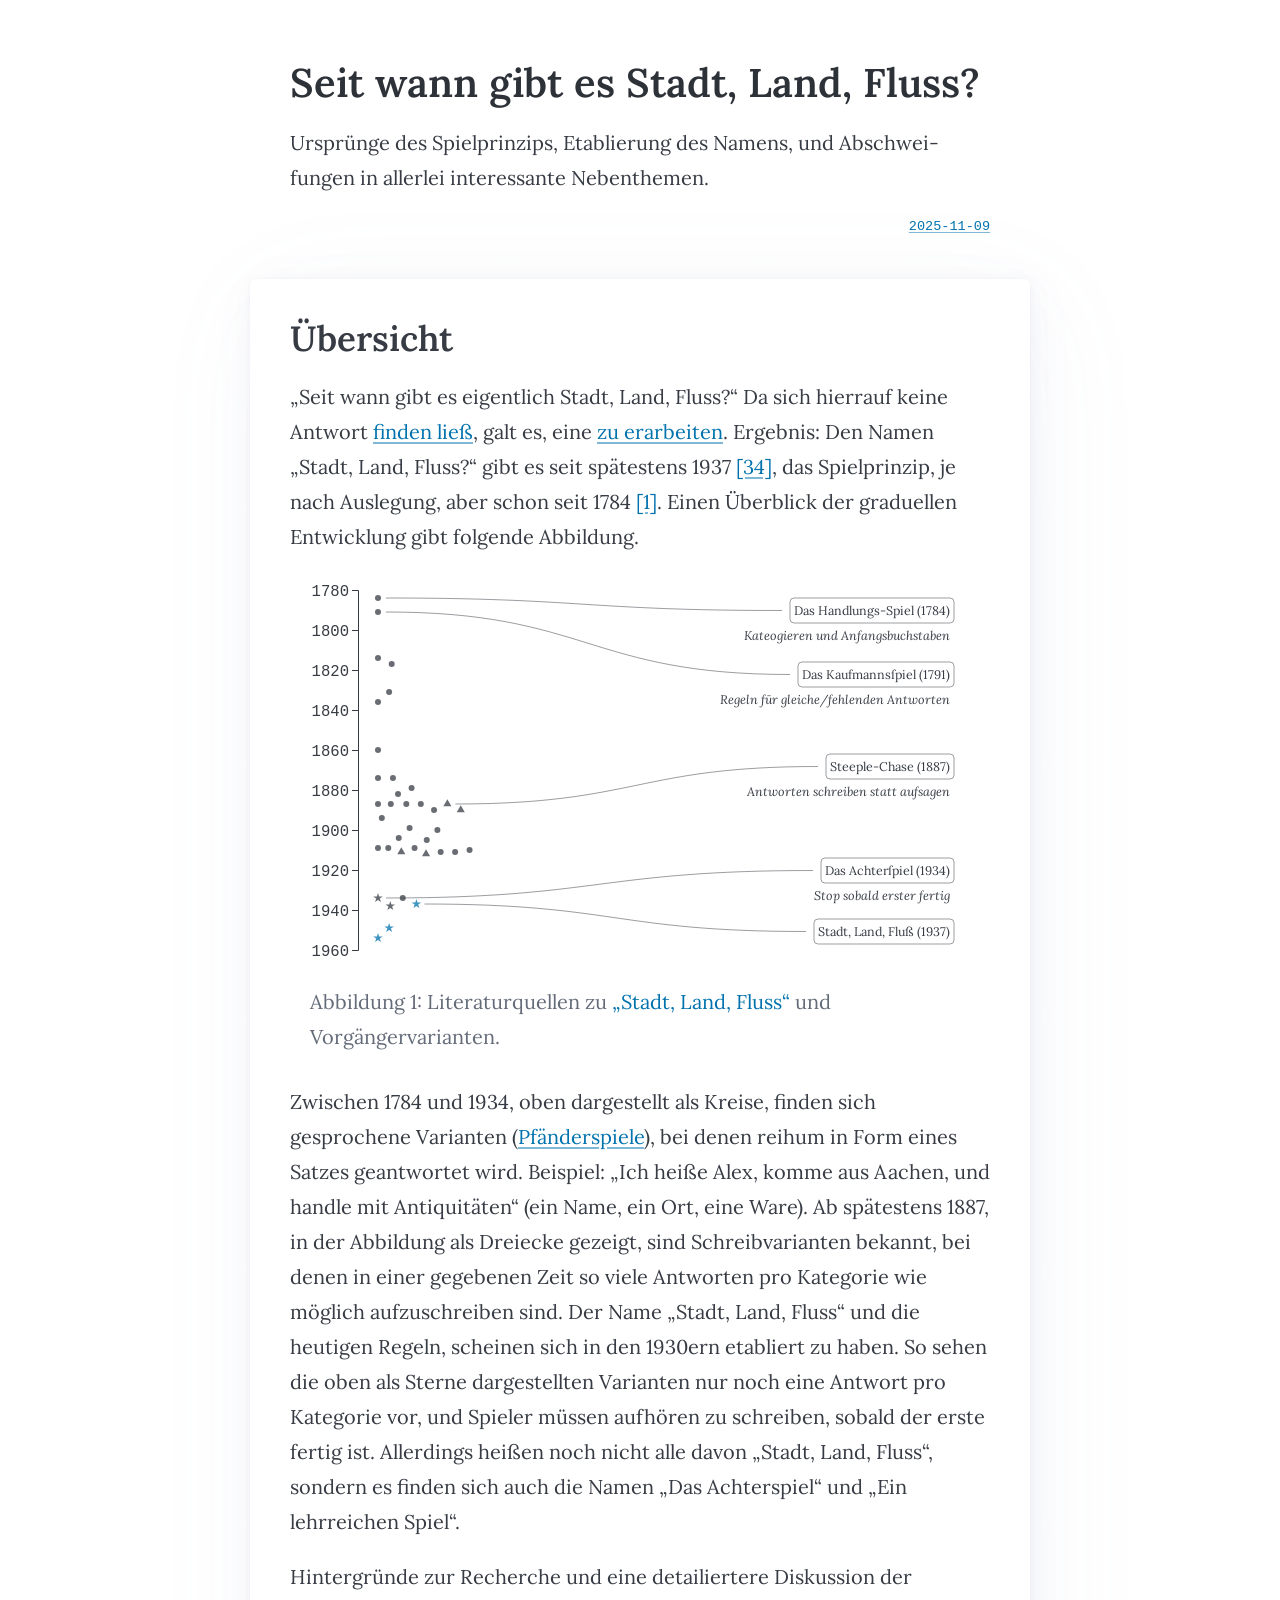
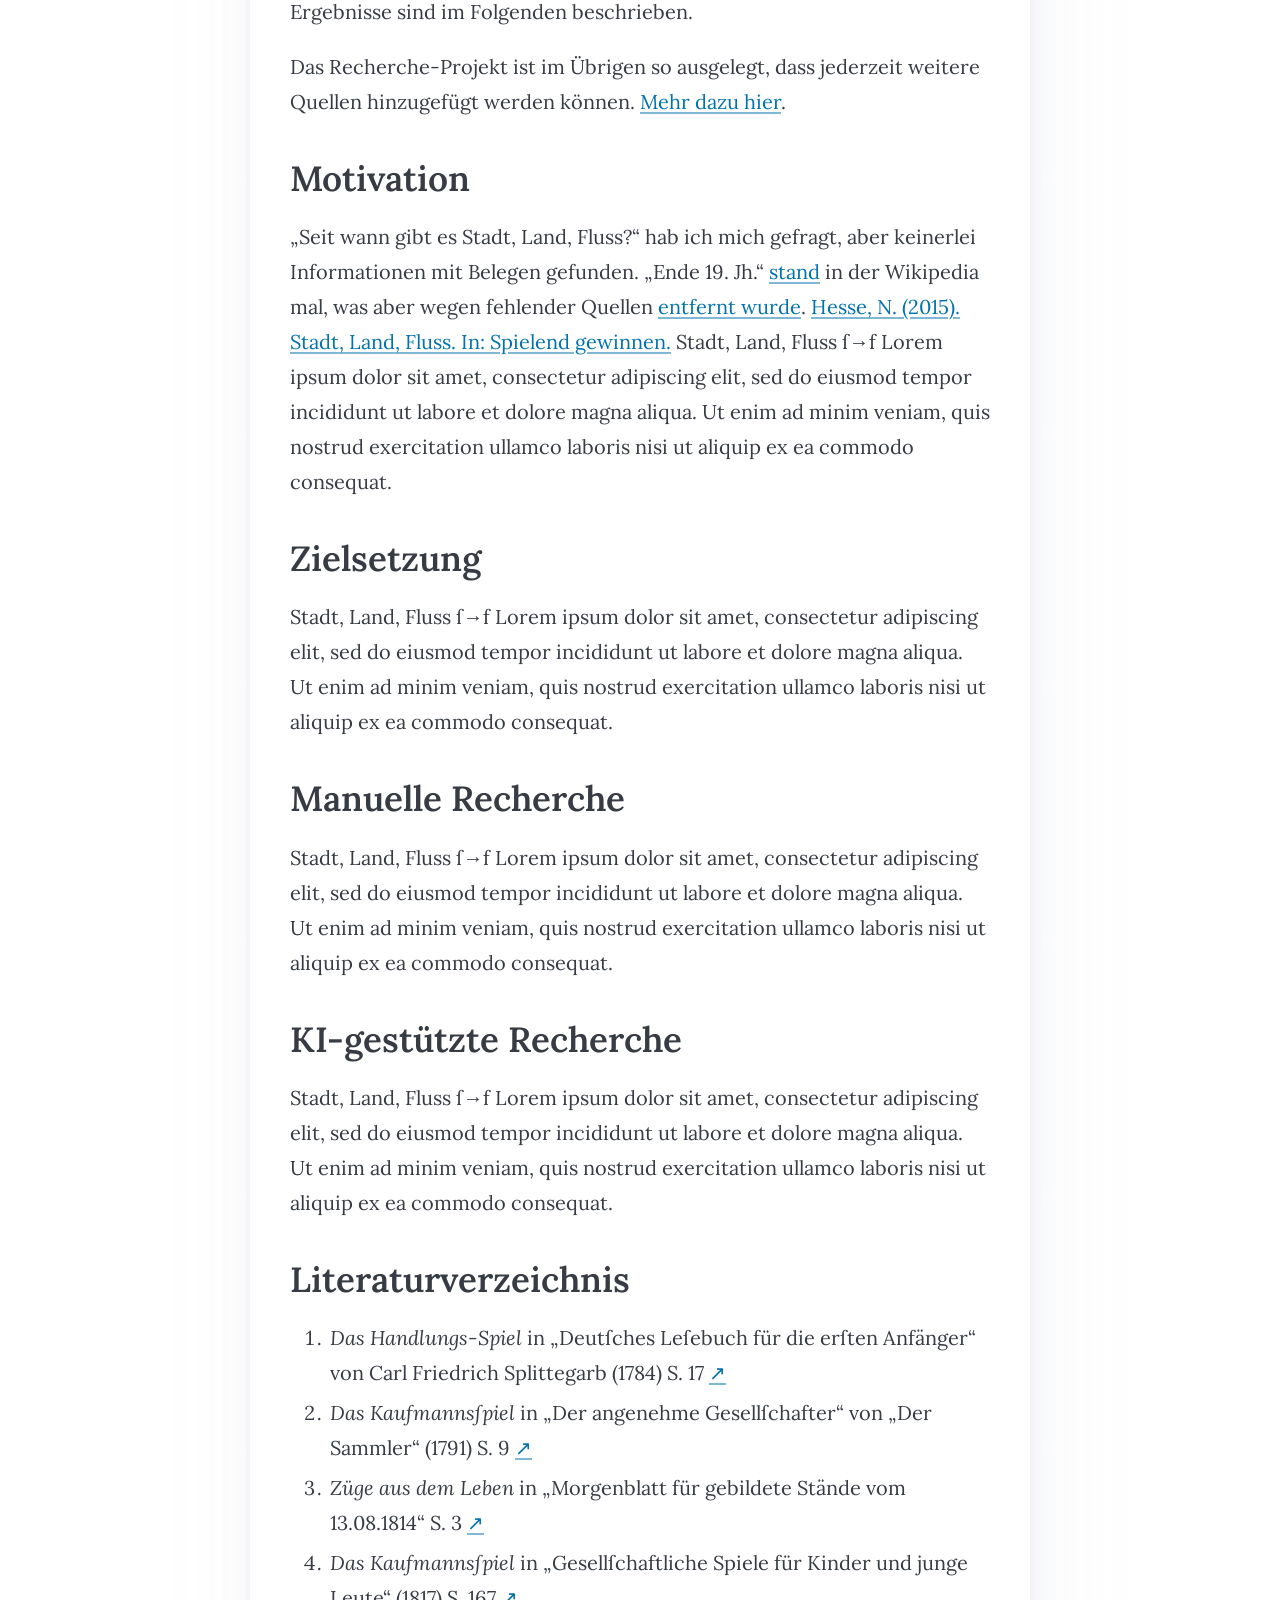
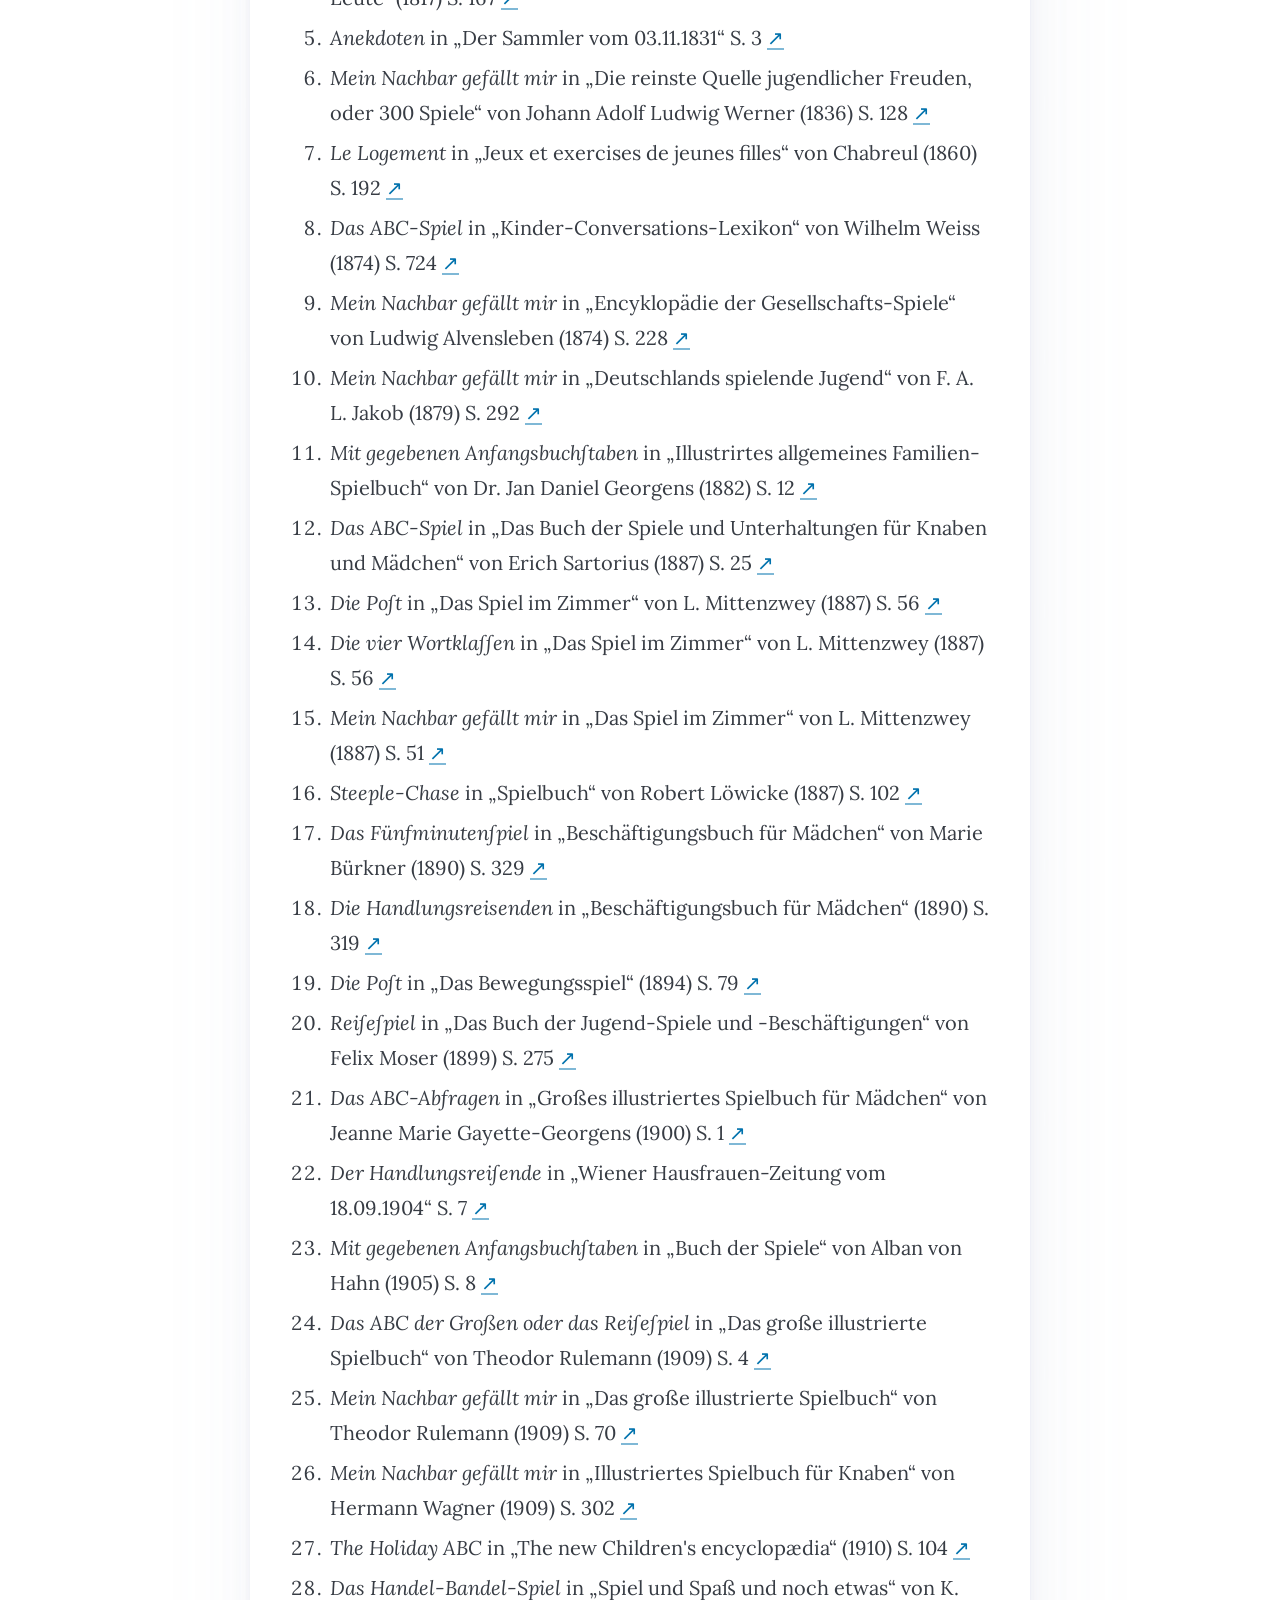
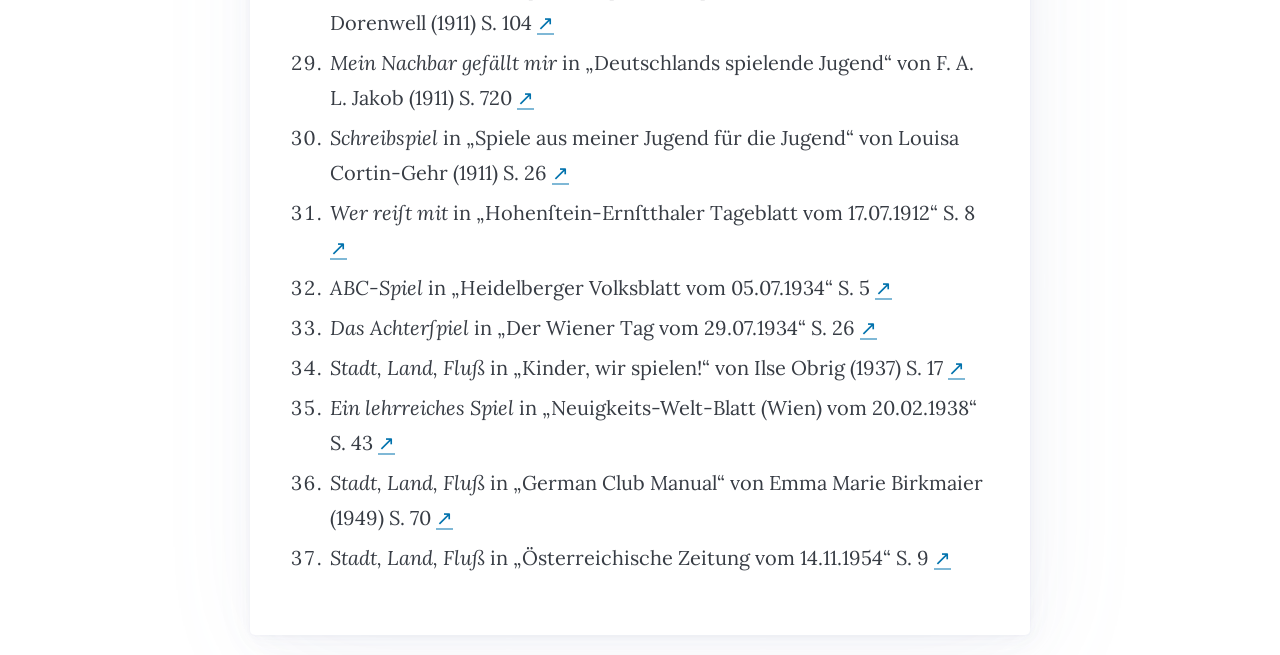
==== src/index.html @ 246bb91a "work on overview and motivation section" ====
<!DOCTYPE html>
<html lang="de">

<head>
    <meta charset="UTF-8">
    <meta name="viewport" content="width=device-width, initial-scale=1.0">
    <title>Stadt, Land, Fluss</title>

    <!-- Pico.css -->
    <link rel="stylesheet" href="css/pico.min.css">
    <link rel="stylesheet" href="css/pico.colors.min.css">

    <!-- Lora Font -->
    <link rel="stylesheet" href="css/fonts.css">

    <style>
        /* Override Pico.css font variable to use Lora */
        :root {
            --pico-font-family: 'Lora', serif;
            --pico-line-height: 1.75;
        }

        h1,
        h2,
        h3,
        h4,
        h5,
        h6 {
            --pico-font-weight: 600;
        }

        emph {
            font-style: italic;
        }

        a {
            hyphens: none;
        }

        header,
        article {
            max-width: 65ch;
            margin: 0 auto;
            padding: 2rem 2rem;
        }

        header small {
            /** date with repo link */
            font-family: monospace;
            display: block;
            text-align: right;
        }

        article,
        blockquote {
            hyphens: auto;
        }

        section:not(:first-of-type) {
            /** space between sections */
            margin-top: 2rem;
        }

        li:target {
            animation: fadeHighlight 3s ease-out forwards;
        }

        @keyframes fadeHighlight {
            0% {
                background-color: var(--pico-primary-focus);
            }

            100% {
                background-color: transparent;
            }
        }

        figure {
            margin: 1rem;
        }

        .tick text {
            font-size: calc(var(--pico-font-size) * 1.25);
            font-family: monospace;
        }

        .overlay {
            position: fixed;
            top: 0;
            left: 0;
            width: 100%;
            height: 100%;
            background-color: color-mix(in srgb, var(--pico-background-color) 70%, transparent);
            display: none;
            align-items: center;
            justify-content: center;
            z-index: 1000;
            padding: 0.5rem;
        }

        .overlay.active {
            display: flex;
        }

        .overlay-card {
            max-width: 65ch;
            width: 100%;
            background-color: color-mix(in srgb, var(--pico-switch-background-color), var(--pico-background-color));
            border-radius: var(--pico-border-radius);
            padding: 2rem;
            position: relative;
            max-height: 85dvh;
            overflow-y: auto;
            overscroll-behavior: contain;
        }

        .overlay-close {
            position: absolute;
            top: 1rem;
            right: 1rem;
            background: none;
            border: none;
            font-size: 1.5rem;
            cursor: pointer;
            color: var(--pico-primary);
            padding: 0.5rem;
            line-height: 1;
        }

        .overlay-close:hover {
            color: var(--pico-primary-hover);
        }

        .category {
            background-color: var(--pico-form-element-active-background-color);
            border: solid 1px var(--pico-ins-color);
            border-radius: calc(var(--pico-border-radius) * 2);
            padding: 0 8px;
            display: inline-block;
        }
    </style>
</head>

<body>
    <main>
        <header>
            <h1>Seit wann gibt es Stadt, Land, Fluss?</h1>
            <p>Ursprünge des Spiel­prin­zips, Eta­blie­rung des Namens, und Ab­schwei­fungen in aller­lei
                in­te­res­sante Ne­ben­the­men.</p>
            <small><a href="https://github.com/IllDepence/slf-origins">2025-11-09</a></small>
        </header>

        <article>
            <section>
                <h2>Übersicht</h2>
                <p>
                    „Seit wann gibt es eigentlich Stadt, Land, Fluss?“ Da sich hierrauf keine Antwort
                    <a href="#Motivation">finden ließ</a>, galt es, eine <a href="#Zielsetzung">zu erarbeiten</a>.
                    Ergebnis: Den Namen „Stadt, Land, Fluss?“ gibt es seit spätestens 1937&nbsp;<a href="#lit34"
                        title="zur Quellenangabe">[34]</a>,
                    das Spielprinzip, je nach Auslegung, aber schon seit 1784&nbsp;<a href="#lit1"
                        title="zur Quellenangabe">[1]</a>.
                    Einen Überblick der graduellen Entwicklung gibt folgende Abbildung.
                </p>
                <figure id="fig1">
                    <figcaption>
                        Abbildung 1: Literaturquellen zu <span style="color: var(--pico-primary-background);">„Stadt,
                            Land, Fluss“</span> und Vorgängervarianten.
                    </figcaption>
                </figure>
                <p>
                    Zwischen 1784 und 1934, oben dargestellt als Kreise, finden sich gesprochene Varianten (<a
                        href="https://de.wikipedia.org/wiki/Pf%C3%A4nderspiel">Pfänderspiele</a>),
                    bei denen reihum in Form eines Satzes geantwortet wird. Beispiel: „Ich heiße Alex, komme aus Aachen,
                    und handle mit Antiquitäten“ (ein Name, ein Ort, eine Ware).
                    Ab spätestens 1887, in der Abbildung als Dreiecke gezeigt, sind Schreibvarianten bekannt, bei denen
                    in einer gegebenen Zeit so viele Antworten pro Kategorie wie möglich aufzuschreiben sind.
                    Der Name „Stadt, Land, Fluss“ und die heutigen Regeln, scheinen sich in den 1930ern etabliert zu
                    haben.
                    So sehen die oben als Sterne dargestellten Varianten nur noch eine Antwort pro Kategorie vor, und
                    Spieler müssen aufhören zu schreiben, sobald der erste fertig ist.
                    Allerdings heißen noch nicht alle davon „Stadt, Land, Fluss“, sondern es finden sich auch die Namen
                    „Das Achterspiel“ und „Ein lehrreichen Spiel“.
                </p>
                <p>
                    Hintergründe zur Recherche und eine detailiertere Diskussion der Ergebnisse sind im Folgenden
                    beschrieben.
                </p>
                <p>
                    Das Recherche-Projekt ist im Übrigen so ausgelegt, dass jederzeit weitere Quellen hinzugefügt werden
                    können.
                    <a href="https://github.com/IllDepence/slf-origins">Mehr dazu hier</a>.
                </p>
            </section>
            <section>
                <h2 id="Motivation">Motivation</h2>
                <p>
                    „Seit wann gibt es Stadt, Land, Fluss?“ hab ich mich gefragt, aber keinerlei Informationen mit
                    Belegen gefunden. „Ende 19. Jh.“
                    <a href="https://de.wikipedia.org/w/index.php?title=Stadt,_Land,_Fluss&oldid=206263879#Geschichte">
                        stand</a>
                    in der Wikipedia mal, was aber wegen fehlender Quellen
                    <a
                        href="https://de.wikipedia.org/w/index.php?title=Stadt%2C_Land%2C_Fluss&diff=206263965&oldid=206263879">
                        entfernt wurde</a>.
                    <a href="https://doi.org/10.1007/978-3-658-04441-1_16">Hesse, N. (2015). Stadt, Land, Fluss. In:
                        Spielend gewinnen.</a>
                    <!-- also check Nov. 2025 Edition: https://link.springer.com/chapter/10.1007/978-3-658-49429-2_16 -->
                    Stadt, Land, Fluss ſ→f Lorem ipsum dolor sit amet, consectetur adipiscing elit,
                    sed do eiusmod tempor incididunt ut labore et dolore magna aliqua.
                    Ut enim ad minim veniam, quis nostrud exercitation ullamco laboris
                    nisi ut aliquip ex ea commodo consequat.
                </p>
            </section>
            <section>
                <h2 id="Zielsetzung">Zielsetzung</h2>
                <p>
                    Stadt, Land, Fluss ſ→f Lorem ipsum dolor sit amet, consectetur adipiscing elit,
                    sed do eiusmod tempor incididunt ut labore et dolore magna aliqua.
                    Ut enim ad minim veniam, quis nostrud exercitation ullamco laboris
                    nisi ut aliquip ex ea commodo consequat.
                </p>
            </section>
            <section>
                <h2>Manuelle Recherche</h2>
                <p>
                    Stadt, Land, Fluss ſ→f Lorem ipsum dolor sit amet, consectetur adipiscing elit,
                    sed do eiusmod tempor incididunt ut labore et dolore magna aliqua.
                    Ut enim ad minim veniam, quis nostrud exercitation ullamco laboris
                    nisi ut aliquip ex ea commodo consequat.
                </p>
            </section>
            <section>
                <h2>KI-gestützte Recherche</h2>
                <p>
                    Stadt, Land, Fluss ſ→f Lorem ipsum dolor sit amet, consectetur adipiscing elit,
                    sed do eiusmod tempor incididunt ut labore et dolore magna aliqua.
                    Ut enim ad minim veniam, quis nostrud exercitation ullamco laboris
                    nisi ut aliquip ex ea commodo consequat.
                </p>
            </section>
            <section>
                <h2>Literaturverzeichnis</h2>
                <ol>
                    <li id="lit1">
                        <emph>Das Handlungs-Spiel</emph> in „Deutſches Leſebuch für die erſten Anfänger“ von Carl
                        Friedrich Splittegarb (1784) S. 17 <a
                            href="https://scripta.bbf.dipf.de/viewer/image/477674860/24/">↗</a>
                    </li>
                    <li id="lit2">
                        <emph>Das Kaufmannsſpiel</emph> in „Der angenehme Gesellſchafter“ von „Der Sammler“ (1791) S. 9
                        <a href="https://www.google.de/books/edition/Der_angenehme_Gesellschafter/fygPiVhRZUoC">↗</a>
                    </li>
                    <li id="lit3">
                        <emph>Züge aus dem Leben</emph> in „Morgenblatt für gebildete Stände vom 13.08.1814“ S. 3 <a
                            href="https://mdz-nbn-resolving.de/view:bsb10531670_00163_u001">↗</a>
                    </li>
                    <li id="lit4">
                        <emph>Das Kaufmannsſpiel</emph> in „Gesellſchaftliche Spiele für Kinder und junge Leute“ (1817)
                        S. 167 <a href="https://doi.org/10.58003/ums.book-2022-39">↗</a>
                    </li>
                    <li id="lit5">
                        <emph>Anekdoten</emph> in „Der Sammler vom 03.11.1831“ S. 3 <a
                            href="https://anno.onb.ac.at/cgi-content/anno?aid=sam&datum=18311103&seite=3">↗</a>
                    </li>
                    <li id="lit6">
                        <emph>Mein Nachbar gefällt mir</emph> in „Die reinste Quelle jugendlicher Freuden, oder 300
                        Spiele“ von Johann Adolf Ludwig Werner (1836) S. 128 <a
                            href="https://digital.staatsbibliothek-berlin.de/werkansicht?PPN=PPN766629139&PHYSID=PHYS_0146&DMDID=DMDLOG_0004">↗</a>
                    </li>
                    <li id="lit7">
                        <emph>Le Logement</emph> in „Jeux et exercises de jeunes filles“ von Chabreul (1860) S. 192 <a
                            href="https://digital.staatsbibliothek-berlin.de/werkansicht?PPN=PPN767214722&PHYSID=PHYS_0203">↗</a>
                    </li>
                    <li id="lit8">
                        <emph>Das ABC-Spiel</emph> in „Kinder-Conversations-Lexikon“ von Wilhelm Weiss (1874) S. 724 <a
                            href="https://digital.staatsbibliothek-berlin.de/werkansicht?PPN=PPN745861873&PHYSID=PHYS_0732">↗</a>
                    </li>
                    <li id="lit9">
                        <emph>Mein Nachbar gefällt mir</emph> in „Encyklopädie der Gesellschafts-Spiele“ von Ludwig
                        Alvensleben (1874) S. 228 <a
                            href="https://digital.staatsbibliothek-berlin.de/werkansicht?PPN=PPN745139280&PHYSID=PHYS_0256&DMDID=DMDLOG_0001">↗</a>
                    </li>
                    <li id="lit10">
                        <emph>Mein Nachbar gefällt mir</emph> in „Deutschlands spielende Jugend“ von F. A. L. Jakob
                        (1879) S. 292 <a
                            href="https://digital.staatsbibliothek-berlin.de/werkansicht?PPN=PPN746636121&PHYSID=PHYS_0308">↗</a>
                    </li>
                    <li id="lit11">
                        <emph>Mit gegebenen Anfangsbuchſtaben</emph> in „Illustrirtes allgemeines Familien-Spielbuch“
                        von Dr. Jan Daniel Georgens (1882) S. 12 <a
                            href="https://digital.staatsbibliothek-berlin.de/werkansicht?PPN=PPN745171761&PHYSID=PHYS_0066">↗</a>
                    </li>
                    <li id="lit12">
                        <emph>Das ABC-Spiel</emph> in „Das Buch der Spiele und Unterhaltungen für Knaben und Mädchen“
                        von Erich Sartorius (1887) S. 25 <a
                            href="https://digital.staatsbibliothek-berlin.de/werkansicht?PPN=PPN745998185&PHYSID=PHYS_0027&DMDID=DMDLOG_0001">↗</a>
                    </li>
                    <li id="lit13">
                        <emph>Die Poſt</emph> in „Das Spiel im Zimmer“ von L. Mittenzwey (1887) S. 56 <a
                            href="https://digital.staatsbibliothek-berlin.de/werkansicht?PPN=PPN745139965&PHYSID=PHYS_0070">↗</a>
                    </li>
                    <li id="lit14">
                        <emph>Die vier Wortklaſſen</emph> in „Das Spiel im Zimmer“ von L. Mittenzwey (1887) S. 56 <a
                            href="https://digital.staatsbibliothek-berlin.de/werkansicht?PPN=PPN745139965&PHYSID=PHYS_0111">↗</a>
                    </li>
                    <li id="lit15">
                        <emph>Mein Nachbar gefällt mir</emph> in „Das Spiel im Zimmer“ von L. Mittenzwey (1887) S. 51 <a
                            href="https://digital.staatsbibliothek-berlin.de/werkansicht?PPN=PPN745139965&PHYSID=PHYS_0065">↗</a>
                    </li>
                    <li id="lit16">
                        <emph>Steeple-Chase</emph> in „Spielbuch“ von Robert Löwicke (1887) S. 102 <a
                            href="https://digital.staatsbibliothek-berlin.de/werkansicht?PPN=PPN745605478&PHYSID=PHYS_0114">↗</a>
                    </li>
                    <li id="lit17">
                        <emph>Das Fünfminutenſpiel</emph> in „Beschäftigungsbuch für Mädchen“ von Marie Bürkner (1890)
                        S. 329 <a
                            href="https://digital.staatsbibliothek-berlin.de/werkansicht?PPN=PPN746238983&PHYSID=PHYS_0345">↗</a>
                    </li>
                    <li id="lit18">
                        <emph>Die Handlungsreisenden</emph> in „Beschäftigungsbuch für Mädchen“ (1890) S. 319 <a
                            href="https://digital.staatsbibliothek-berlin.de/werkansicht?PPN=PPN746238983&PHYSID=PHYS_0335">↗</a>
                    </li>
                    <li id="lit19">
                        <emph>Die Poſt</emph> in „Das Bewegungsspiel“ (1894) S. 79 <a
                            href="https://digital.staatsbibliothek-berlin.de/werkansicht?PPN=PPN74518961X&PHYSID=PHYS_0093">↗</a>
                    </li>
                    <li id="lit20">
                        <emph>Reiſeſpiel</emph> in „Das Buch der Jugend-Spiele und -Beschäftigungen“ von Felix Moser
                        (1899) S. 275 <a
                            href="https://digital.staatsbibliothek-berlin.de/werkansicht?PPN=PPN745588514&PHYSID=PHYS_0295">↗</a>
                    </li>
                    <li id="lit21">
                        <emph>Das ABC-Abfragen</emph> in „Großes illustriertes Spielbuch für Mädchen“ von Jeanne Marie
                        Gayette-Georgens (1900) S. 1 <a
                            href="https://digital.staatsbibliothek-berlin.de/werkansicht?PPN=PPN745158323&PHYSID=PHYS_0011">↗</a>
                    </li>
                    <li id="lit22">
                        <emph>Der Handlungsreiſende</emph> in „Wiener Hausfrauen-Zeitung vom 18.09.1904“ S. 7 <a
                            href="https://anno.onb.ac.at/cgi-content/anno-plus?aid=whz&datum=1904&page=390">↗</a>
                    </li>
                    <li id="lit23">
                        <emph>Mit gegebenen Anfangsbuchſtaben</emph> in „Buch der Spiele“ von Alban von Hahn (1905) S. 8
                        <a href="https://digital.staatsbibliothek-berlin.de/werkansicht/?PPN=PPN745865518">↗</a>
                    </li>
                    <li id="lit24">
                        <emph>Das ABC der Großen oder das Reiſeſpiel</emph> in „Das große illustrierte Spielbuch“ von
                        Theodor Rulemann (1909) S. 4 <a
                            href="https://digital.staatsbibliothek-berlin.de/werkansicht?PPN=PPN745180493&PHYSID=PHYS_0024">↗</a>
                    </li>
                    <li id="lit25">
                        <emph>Mein Nachbar gefällt mir</emph> in „Das große illustrierte Spielbuch“ von Theodor Rulemann
                        (1909) S. 70 <a
                            href="https://digital.staatsbibliothek-berlin.de/werkansicht?PPN=PPN745180493&PHYSID=PHYS_0090">↗</a>
                    </li>
                    <li id="lit26">
                        <emph>Mein Nachbar gefällt mir</emph> in „Illustriertes Spielbuch für Knaben“ von Hermann Wagner
                        (1909) S. 302 <a
                            href="https://digital.staatsbibliothek-berlin.de/werkansicht?PPN=PPN745846971&PHYSID=PHYS_0334">↗</a>
                    </li>
                    <li id="lit27">
                        <emph>The Holiday ABC</emph> in „The new Children's encyclopædia“ (1910) S. 104 <a
                            href="https://digital.staatsbibliothek-berlin.de/werkansicht?PPN=PPN745280099&PHYSID=PHYS_0110">↗</a>
                    </li>
                    <li id="lit28">
                        <emph>Das Handel-Bandel-Spiel</emph> in „Spiel und Spaß und noch etwas“ von K. Dorenwell (1911)
                        S. 104 <a
                            href="https://digital.staatsbibliothek-berlin.de/werkansicht?PPN=PPN745725198&PHYSID=PHYS_0048">↗</a>
                    </li>
                    <li id="lit29">
                        <emph>Mein Nachbar gefällt mir</emph> in „Deutschlands spielende Jugend“ von F. A. L. Jakob
                        (1911) S. 720 <a
                            href="https://digital.staatsbibliothek-berlin.de/werkansicht?PPN=PPN74518166X&PHYSID=PHYS_0740">↗</a>
                    </li>
                    <li id="lit30">
                        <emph>Schreibspiel</emph> in „Spiele aus meiner Jugend für die Jugend“ von Louisa Cortin-Gehr
                        (1911) S. 26 <a
                            href="https://digital.staatsbibliothek-berlin.de/werkansicht?PPN=PPN745127436&PHYSID=PHYS_0030">↗</a>
                    </li>
                    <li id="lit31">
                        <emph>Wer reiſt mit</emph> in „Hohenſtein-Ernſtthaler Tageblatt vom 17.07.1912“ S. 8 <a
                            href="https://www.deutsche-digitale-bibliothek.de/newspaper/item/WFA5IB3GTO5HDP53OCOSLJ34BYFW3IYB?issuepage=8">↗</a>
                    </li>
                    <li id="lit32">
                        <emph>ABC-Spiel</emph> in „Heidelberger Volksblatt vom 05.07.1934“ S. 5 <a
                            href="https://www.deutsche-digitale-bibliothek.de/newspaper/item/OUESK6LOODIHIG2LHZ6VJLCZ7H472OLW?issuepage=5">↗</a>
                    </li>
                    <li id="lit33">
                        <emph>Das Achterſpiel</emph> in „Der Wiener Tag vom 29.07.1934“ S. 26 <a
                            href="https://anno.onb.ac.at/cgi-content/anno?aid=tag&datum=19340729&seite=29">↗</a>
                    </li>
                    <li id="lit34">
                        <emph>Stadt, Land, Fluß</emph> in „Kinder, wir spielen!“ von Ilse Obrig (1937) S. 17 <a
                            href="https://d-nb.info/575286601">↗</a>
                    </li>
                    <li id="lit35">
                        <emph>Ein lehrreiches Spiel</emph> in „Neuigkeits-Welt-Blatt (Wien) vom 20.02.1938“ S. 43 <a
                            href="https://anno.onb.ac.at/cgi-content/anno?aid=nws&datum=19380220&seite=43">↗</a>
                    </li>
                    <li id="lit36">
                        <emph>Stadt, Land, Fluß</emph> in „German Club Manual“ von Emma Marie Birkmaier (1949) S. 70 <a
                            href="https://www.google.de/books/edition/German_Club_Manual/Gf69NIjadmsC">↗</a>
                    </li>
                    <li id="lit37">
                        <emph>Stadt, Land, Fluß</emph> in „Österreichische Zeitung vom 14.11.1954“ S. 9 <a
                            href="https://anno.onb.ac.at/cgi-content/anno?aid=oez&datum=19541114&seite=9">↗</a>
                    </li>
                </ol>
            </section>
        </article>
    </main>

    <!-- Overlay for data point details -->
    <div id="overlay" class="overlay">
        <div class="overlay-card">
            <button class="overlay-close" aria-label="Close">×</button>
            <div id="overlay-content"></div>
        </div>
    </div>
</body>
<script src="js/d3.v7.min.js"></script>
<script src="js/data.js"></script>
<script>
    function drawFig1() {
        const figId = 'fig1'
        const figNode = document.getElementById(figId);

        // clear if already exists
        const existingSvg = figNode.querySelector('svg');
        if (existingSvg) {
            figNode.removeChild(existingSvg);
        }

        // draw
        const width = figNode.clientWidth;
        const height = 400;
        const margin = { top: 16, right: 16, bottom: 24, left: 48 };

        const svg = d3.select(`#${figId}`).insert("svg", "figcaption")
            .attr("width", width)
            .attr("height", height);
        // svg.append("rect")
        //     .attr("width", "100%")
        //     .attr("height", "100%")
        //     .attr("fill", "grey")

        // y-scale from year data
        const years = data.map(d => d.year);
        const yearExtent = d3.extent(years);
        const y = d3.scaleLinear()
            .domain(yearExtent)
            .range([margin.top, height - margin.bottom])
            .nice();

        const axisLeft = d3.axisLeft(y)
            .ticks(8)
            .tickFormat(d3.format('d'));

        const axisGroup = svg.append("g")
            .attr("transform", `translate(${margin.left},0)`)
            .call(axisLeft);

        // draw data points as a vertical strip next to the axis
        // Use force simulation to avoid collisions
        const defaultX = margin.left + 20;
        const radius = 3;

        // Prepare data with initial positions
        const nodes = data.map(d => {
            const yPos = y(d.year);
            return {
                ...d,  // spread all attributes from d
                x: defaultX,
                y: yPos,
                fy: yPos // fix y position
            };
        });

        // Create force simulation
        const simulation = d3.forceSimulation(nodes)
            .force("collision", d3.forceCollide().radius(radius * 2.5))
            .force("x", d3.forceX(defaultX).strength(0.3)) // gently pull towards default x
            .stop();

        // Run simulation to convergence
        for (let i = 0; i < 250; ++i) {
            simulation.tick();
            // Constrain x to be >= defaultX (only move right)
            nodes.forEach(node => {
                if (node.x < defaultX) node.x = defaultX;
            });
        }

        // Create symbol generator
        const symbolGenerator = d3.symbol()
            .size(Math.PI * radius * radius);

        // Draw symbols (circles, triangles, stars)
        const dataPointGroup = svg.append("g");
        const dataPoints = dataPointGroup
            .selectAll("path")
            .data(nodes)
            .enter()
            .append("path")
            .attr("d", d => {
                const symbolType = d['slf-antwortform'] === 'verbal'
                    ? d3.symbolCircle
                    : d['slf-antwortzeitende'] === 'Zeitlimit'
                        ? d3.symbolTriangle
                        : d3.symbolStar;
                return symbolGenerator.type(symbolType)();
            })
            .attr("transform", d => `translate(${d.x},${d.y})`)
            .attr(
                "fill",
                d => d.name.match(/Stadt, Land, Flu(ss|ß)/)
                    ? "var(--pico-primary)"
                    : "var(--pico-color)"
            )
            .attr("opacity", 0.75)
            .attr("cursor", "pointer");

        // Store original fill colors for restoration
        dataPoints.each(function (d) {
            d.originalFill = d3.select(this).attr("fill");
        });

        // Get tick positioning values from existing ticks to avoid magic numbers
        const firstTick = axisGroup.select(".tick");
        const tickLineX2 = firstTick.select("line").attr("x2");
        const tickTextX = firstTick.select("text").attr("x");
        const tickTextDy = firstTick.select("text").attr("dy");

        // Variable to track the additional tick label
        let additionalTickLabel = null;
        // Variable to track the hover annotation
        let hoverAnnotation = null;
        // Array to store default annotation groups
        const defaultAnnotations = [];

        // Add hover effects
        dataPoints
            .on("mouseover", function (event, d) {
                // Set all tick labels to opacity 0.3 (excluding the additional one we'll add)
                axisGroup.selectAll(".tick:not(.additional-tick) text")
                    .attr("opacity", 0.3);

                // Add additional tick label with exact year
                const tickY = y(d.year);
                additionalTickLabel = axisGroup.append("g")
                    .attr("class", "tick additional-tick")
                    .attr("transform", `translate(0,${tickY})`);

                additionalTickLabel.append("line")
                    .attr("x2", tickLineX2)
                    .attr("stroke", "currentColor");

                additionalTickLabel.append("text")
                    .attr("x", tickTextX)
                    .attr("dy", tickTextDy)
                    .attr("text-anchor", "end")
                    .attr("fill", "currentColor")
                    .text(d.year);

                // Make all data points colored 'var(--pico-color)'
                dataPoints.attr("fill", "var(--pico-color)");

                // Make the hovered data point colored 'var(--pico-primary)'
                d3.select(this).attr("fill", "var(--pico-primary)");

                // Hide all default annotations
                defaultAnnotations.forEach(ann => {
                    if (ann) ann.attr("opacity", 0);
                });

                // Show annotation for hovered data point (without extra text or delta)
                hoverAnnotation = addAnnotation({ name: d.name, year: d.year, workTitle: d['work-title'] });
            })
            .on("mouseout", function (event, d) {
                // Restore all tick labels opacity to 1
                axisGroup.selectAll(".tick text")
                    .attr("opacity", 1);

                // Remove additional tick label
                if (additionalTickLabel) {
                    additionalTickLabel.remove();
                    additionalTickLabel = null;
                }

                // Restore original fill colors
                dataPoints.each(function (d) {
                    d3.select(this).attr("fill", d.originalFill);
                });

                // Show all default annotations again
                defaultAnnotations.forEach(ann => {
                    if (ann) ann.attr("opacity", 1);
                });

                // Remove hover annotation
                if (hoverAnnotation) {
                    hoverAnnotation.remove();
                    hoverAnnotation = null;
                }
            });

        // Overlay functions
        function showOverlay(dataPoint) {
            const overlay = document.getElementById('overlay');
            const content = document.getElementById('overlay-content');
            // Build HTML content
            let html = '';
            html += `<h3>${dataPoint.name}</h3>`
            html += `<p>In: „${dataPoint['work-title']}“`
            if (dataPoint.author) {
                html += ` von ${dataPoint.author}`
            }
            html += ` (${dataPoint.year}) S. ${dataPoint.page}`
            let sourceNum = 1;
            for (const source of dataPoint.sources) {
                if (sourceNum > 1) {
                    html += `,`
                }
                html += ` <a href="${source}">↗</a>`
                sourceNum += 1;
            }
            html += '</p><p>'
            for (const cat of dataPoint['slf-kategorien']) {
                html += ` <small class="category">${cat.anzeige}</small>`
            }
            html += `</p><p><blockquote>${dataPoint.text.replaceAll("\n", '<br>')}</blockquote></p>`

            content.innerHTML = html;
            overlay.classList.add('active');
        }

        function hideOverlay() {
            const overlay = document.getElementById('overlay');
            overlay.classList.remove('active');
        }

        // Add click handler to paths
        dataPoints.on("click", function (event, d) {
            event.stopPropagation();
            showOverlay(d);
        });

        // Function to add annotation for a data point
        function addAnnotation({ name, year, optionalText, yDelta, workTitle }) {
            // Find the corresponding node to get its position
            const node = nodes.find(
                n => n.year === year &&
                    n.name === name &&
                    (!workTitle || n['work-title'] === workTitle)
            );
            if (!node) return;

            // Create a group for the annotation
            const annotationGroup = svg.append("g")
                .attr("class", "annotation");

            // Calculate positions
            const dataPointX = node.x;
            const dataPointY = node.y;
            const delta = yDelta || 0; // Apply y delta if provided
            const rectPadding = 4;
            const rectRadius = 4;
            const lineGap = 8; // Gap between line end and rectangle

            // Prepare text content
            const mainText = `${name} (${year})`;

            // Create temporary text element to measure width
            const tempText = svg.append("text")
                .attr("opacity", 0)
                .attr("font-size", "calc(var(--pico-font-size) * 0.5)")
                .attr("font-family", "var(--pico-font-family)")
                .text(mainText);
            const mainTextWidth = tempText.node().getBBox().width;
            const mainTextHeight = tempText.node().getBBox().height;
            tempText.remove();

            // Calculate rectangle dimensions
            const rectWidth = mainTextWidth + rectPadding * 2;
            const rectHeight = mainTextHeight + rectPadding * 2;

            // Position rectangle at the right edge, anchored at top, with y delta applied
            const rectX = width - margin.right - rectWidth;
            const rectY = dataPointY + delta;

            // Draw connecting line from data point to rectangle using d3.linkHorizontal()
            const linkGenerator = d3.linkHorizontal()
                .x(d => d.x)
                .y(d => d.y);

            const linkSourceX = dataPointX + lineGap;
            const linkTargetX = rectX - lineGap;
            // Only draw if there's enough of a gap to draw a line
            if (linkTargetX - linkSourceX > 5) {
                const linkData = {
                    source: { x: linkSourceX, y: dataPointY },
                    target: { x: linkTargetX, y: rectY + rectHeight / 2 }
                };
                annotationGroup.append("path")
                    .attr("d", linkGenerator(linkData))
                    .attr("stroke", "var(--pico-color)")
                    .attr("stroke-width", 1)
                    .attr("fill", "none")
                    .attr("opacity", 0.5);
            }

            // Draw rectangle with rounded corners
            annotationGroup.append("rect")
                .attr("x", rectX)
                .attr("y", rectY)
                .attr("width", rectWidth)
                .attr("height", rectHeight)
                .attr("rx", rectRadius)
                .attr("ry", rectRadius)
                .attr("fill", "none")
                .attr("stroke", "var(--pico-color)")
                .attr("stroke-width", 0.5);

            // Add main text (name and year) inside rectangle
            annotationGroup.append("text")
                .attr("x", rectX + rectPadding)
                .attr("y", rectY + rectPadding + mainTextHeight * 0.75) // Approximate baseline position
                .attr("font-size", "calc(var(--pico-font-size) * 0.5)")
                .attr("font-family", "var(--pico-font-family)")
                .attr("fill", "var(--pico-color)")
                .attr("cursor", "pointer")
                .text(mainText)
                .on("click", () => showOverlay(node));

            // Add optional text below rectangle if provided
            if (optionalText) {
                annotationGroup.append("text")
                    .attr("x", rectX + rectWidth - rectPadding)
                    .attr("y", rectY + rectHeight + mainTextHeight)
                    .attr("text-anchor", "end")
                    .attr("font-size", "calc(var(--pico-font-size) * 0.5)")
                    .attr("font-family", "var(--pico-font-family)")
                    .attr("fill", "var(--pico-color)")
                    .attr("font-style", "italic")
                    .text(optionalText);
            }

            // Return the annotation group for reference
            return annotationGroup;
        }

        // Create default annotations and store references
        const ann1 = addAnnotation({ name: "Das Handlungs-Spiel", year: 1784, optionalText: "Kateogieren und Anfangsbuchstaben" });
        if (ann1) defaultAnnotations.push(ann1);
        const ann2 = addAnnotation({ name: "Das Kaufmannsſpiel", year: 1791, optionalText: "Regeln für gleiche/fehlenden Antworten", yDelta: 50 });
        if (ann2) defaultAnnotations.push(ann2);
        const ann3 = addAnnotation({ name: "Steeple-Chase", year: 1887, optionalText: "Antworten schreiben statt aufsagen", yDelta: -50 });
        if (ann3) defaultAnnotations.push(ann3);
        const ann4 = addAnnotation({ name: "Das Achterſpiel", year: 1934, optionalText: "Stop sobald erster fertig", yDelta: -40 });
        if (ann4) defaultAnnotations.push(ann4);
        const ann5 = addAnnotation({ name: "Stadt, Land, Fluß", year: 1937, optionalText: "", yDelta: 15 });
        if (ann5) defaultAnnotations.push(ann5);
    }
    function drawFigs() {
        drawFig1();
    }

    document.onreadystatechange = function () {
        if (document.readyState === "complete") {
            drawFigs();

            // Set up overlay event listeners (only once)
            const overlayElement = document.getElementById('overlay');
            const closeButton = overlayElement.querySelector('.overlay-close');

            overlayElement.addEventListener('click', function (event) {
                if (event.target === overlayElement) {
                    const overlay = document.getElementById('overlay');
                    overlay.classList.remove('active');
                }
            });

            closeButton.addEventListener('click', function (event) {
                event.stopPropagation();
                const overlay = document.getElementById('overlay');
                overlay.classList.remove('active');
            });

            // Close overlay on Escape key
            document.addEventListener('keydown', function (event) {
                if (event.key === 'Escape') {
                    const overlay = document.getElementById('overlay');
                    if (overlay.classList.contains('active')) {
                        overlay.classList.remove('active');
                    }
                }
            });
        }
    };

    window.onresize = drawFigs;

</script>

</html>
---- src/css/pico.min.css ----
@charset "UTF-8";/*!
 * Pico CSS ✨ v2.1.1 (https://picocss.com)
 * Copyright 2019-2025 - Licensed under MIT
 */:host,:root{--pico-font-family-emoji:"Apple Color Emoji","Segoe UI Emoji","Segoe UI Symbol","Noto Color Emoji";--pico-font-family-sans-serif:system-ui,"Segoe UI",Roboto,Oxygen,Ubuntu,Cantarell,Helvetica,Arial,"Helvetica Neue",sans-serif,var(--pico-font-family-emoji);--pico-font-family-monospace:ui-monospace,SFMono-Regular,"SF Mono",Menlo,Consolas,"Liberation Mono",monospace,var(--pico-font-family-emoji);--pico-font-family:var(--pico-font-family-sans-serif);--pico-line-height:1.5;--pico-font-weight:400;--pico-font-size:100%;--pico-text-underline-offset:0.1rem;--pico-border-radius:0.25rem;--pico-border-width:0.0625rem;--pico-outline-width:0.125rem;--pico-transition:0.2s ease-in-out;--pico-spacing:1rem;--pico-typography-spacing-vertical:1rem;--pico-block-spacing-vertical:var(--pico-spacing);--pico-block-spacing-horizontal:var(--pico-spacing);--pico-grid-column-gap:var(--pico-spacing);--pico-grid-row-gap:var(--pico-spacing);--pico-form-element-spacing-vertical:0.75rem;--pico-form-element-spacing-horizontal:1rem;--pico-group-box-shadow:0 0 0 rgba(0, 0, 0, 0);--pico-group-box-shadow-focus-with-button:0 0 0 var(--pico-outline-width) var(--pico-primary-focus);--pico-group-box-shadow-focus-with-input:0 0 0 0.0625rem var(--pico-form-element-border-color);--pico-modal-overlay-backdrop-filter:blur(0.375rem);--pico-nav-element-spacing-vertical:1rem;--pico-nav-element-spacing-horizontal:0.5rem;--pico-nav-link-spacing-vertical:0.5rem;--pico-nav-link-spacing-horizontal:0.5rem;--pico-nav-breadcrumb-divider:">";--pico-icon-checkbox:url("data:image/svg+xml,%3Csvg xmlns='http://www.w3.org/2000/svg' width='24' height='24' viewBox='0 0 24 24' fill='none' stroke='rgb(255, 255, 255)' stroke-width='4' stroke-linecap='round' stroke-linejoin='round'%3E%3Cpolyline points='20 6 9 17 4 12'%3E%3C/polyline%3E%3C/svg%3E");--pico-icon-minus:url("data:image/svg+xml,%3Csvg xmlns='http://www.w3.org/2000/svg' width='24' height='24' viewBox='0 0 24 24' fill='none' stroke='rgb(255, 255, 255)' stroke-width='4' stroke-linecap='round' stroke-linejoin='round'%3E%3Cline x1='5' y1='12' x2='19' y2='12'%3E%3C/line%3E%3C/svg%3E");--pico-icon-chevron:url("data:image/svg+xml,%3Csvg xmlns='http://www.w3.org/2000/svg' width='24' height='24' viewBox='0 0 24 24' fill='none' stroke='rgb(136, 145, 164)' stroke-width='2' stroke-linecap='round' stroke-linejoin='round'%3E%3Cpolyline points='6 9 12 15 18 9'%3E%3C/polyline%3E%3C/svg%3E");--pico-icon-date:url("data:image/svg+xml,%3Csvg xmlns='http://www.w3.org/2000/svg' width='24' height='24' viewBox='0 0 24 24' fill='none' stroke='rgb(136, 145, 164)' stroke-width='2' stroke-linecap='round' stroke-linejoin='round'%3E%3Crect x='3' y='4' width='18' height='18' rx='2' ry='2'%3E%3C/rect%3E%3Cline x1='16' y1='2' x2='16' y2='6'%3E%3C/line%3E%3Cline x1='8' y1='2' x2='8' y2='6'%3E%3C/line%3E%3Cline x1='3' y1='10' x2='21' y2='10'%3E%3C/line%3E%3C/svg%3E");--pico-icon-time:url("data:image/svg+xml,%3Csvg xmlns='http://www.w3.org/2000/svg' width='24' height='24' viewBox='0 0 24 24' fill='none' stroke='rgb(136, 145, 164)' stroke-width='2' stroke-linecap='round' stroke-linejoin='round'%3E%3Ccircle cx='12' cy='12' r='10'%3E%3C/circle%3E%3Cpolyline points='12 6 12 12 16 14'%3E%3C/polyline%3E%3C/svg%3E");--pico-icon-search:url("data:image/svg+xml,%3Csvg xmlns='http://www.w3.org/2000/svg' width='24' height='24' viewBox='0 0 24 24' fill='none' stroke='rgb(136, 145, 164)' stroke-width='1.5' stroke-linecap='round' stroke-linejoin='round'%3E%3Ccircle cx='11' cy='11' r='8'%3E%3C/circle%3E%3Cline x1='21' y1='21' x2='16.65' y2='16.65'%3E%3C/line%3E%3C/svg%3E");--pico-icon-close:url("data:image/svg+xml,%3Csvg xmlns='http://www.w3.org/2000/svg' width='24' height='24' viewBox='0 0 24 24' fill='none' stroke='rgb(136, 145, 164)' stroke-width='3' stroke-linecap='round' stroke-linejoin='round'%3E%3Cline x1='18' y1='6' x2='6' y2='18'%3E%3C/line%3E%3Cline x1='6' y1='6' x2='18' y2='18'%3E%3C/line%3E%3C/svg%3E");--pico-icon-loading:url("data:image/svg+xml,%3Csvg fill='none' height='24' width='24' viewBox='0 0 24 24' xmlns='http://www.w3.org/2000/svg' %3E%3Cstyle%3E g %7B animation: rotate 2s linear infinite; transform-origin: center center; %7D circle %7B stroke-dasharray: 75,100; stroke-dashoffset: -5; animation: dash 1.5s ease-in-out infinite; stroke-linecap: round; %7D @keyframes rotate %7B 0%25 %7B transform: rotate(0deg); %7D 100%25 %7B transform: rotate(360deg); %7D %7D @keyframes dash %7B 0%25 %7B stroke-dasharray: 1,100; stroke-dashoffset: 0; %7D 50%25 %7B stroke-dasharray: 44.5,100; stroke-dashoffset: -17.5; %7D 100%25 %7B stroke-dasharray: 44.5,100; stroke-dashoffset: -62; %7D %7D %3C/style%3E%3Cg%3E%3Ccircle cx='12' cy='12' r='10' fill='none' stroke='rgb(136, 145, 164)' stroke-width='4' /%3E%3C/g%3E%3C/svg%3E")}@media (min-width:576px){:host,:root{--pico-font-size:106.25%}}@media (min-width:768px){:host,:root{--pico-font-size:112.5%}}@media (min-width:1024px){:host,:root{--pico-font-size:118.75%}}@media (min-width:1280px){:host,:root{--pico-font-size:125%}}@media (min-width:1536px){:host,:root{--pico-font-size:131.25%}}a{--pico-text-decoration:underline}a.contrast,a.secondary{--pico-text-decoration:underline}small{--pico-font-size:0.875em}h1,h2,h3,h4,h5,h6{--pico-font-weight:700}h1{--pico-font-size:2rem;--pico-line-height:1.125;--pico-typography-spacing-top:3rem}h2{--pico-font-size:1.75rem;--pico-line-height:1.15;--pico-typography-spacing-top:2.625rem}h3{--pico-font-size:1.5rem;--pico-line-height:1.175;--pico-typography-spacing-top:2.25rem}h4{--pico-font-size:1.25rem;--pico-line-height:1.2;--pico-typography-spacing-top:1.874rem}h5{--pico-font-size:1.125rem;--pico-line-height:1.225;--pico-typography-spacing-top:1.6875rem}h6{--pico-font-size:1rem;--pico-line-height:1.25;--pico-typography-spacing-top:1.5rem}tfoot td,tfoot th,thead td,thead th{--pico-font-weight:600;--pico-border-width:0.1875rem}code,kbd,pre,samp{--pico-font-family:var(--pico-font-family-monospace)}kbd{--pico-font-weight:bolder}:where(select,textarea),input:not([type=submit],[type=button],[type=reset],[type=checkbox],[type=radio],[type=file]){--pico-outline-width:0.0625rem}[type=search]{--pico-border-radius:5rem}[type=checkbox],[type=radio]{--pico-border-width:0.125rem}[type=checkbox][role=switch]{--pico-border-width:0.1875rem}details.dropdown summary:not([role=button]){--pico-outline-width:0.0625rem}nav details.dropdown summary:focus-visible{--pico-outline-width:0.125rem}[role=search]{--pico-border-radius:5rem}[role=group]:has(button.secondary:focus,[type=submit].secondary:focus,[type=button].secondary:focus,[role=button].secondary:focus),[role=search]:has(button.secondary:focus,[type=submit].secondary:focus,[type=button].secondary:focus,[role=button].secondary:focus){--pico-group-box-shadow-focus-with-button:0 0 0 var(--pico-outline-width) var(--pico-secondary-focus)}[role=group]:has(button.contrast:focus,[type=submit].contrast:focus,[type=button].contrast:focus,[role=button].contrast:focus),[role=search]:has(button.contrast:focus,[type=submit].contrast:focus,[type=button].contrast:focus,[role=button].contrast:focus){--pico-group-box-shadow-focus-with-button:0 0 0 var(--pico-outline-width) var(--pico-contrast-focus)}[role=group] [role=button],[role=group] [type=button],[role=group] [type=submit],[role=group] button,[role=search] [role=button],[role=search] [type=button],[role=search] [type=submit],[role=search] button{--pico-form-element-spacing-horizontal:2rem}details summary[role=button]:not(.outline)::after{filter:brightness(0) invert(1)}[aria-busy=true]:not(input,select,textarea):is(button,[type=submit],[type=button],[type=reset],[role=button]):not(.outline)::before{filter:brightness(0) invert(1)}:host(:not([data-theme=dark])),:root:not([data-theme=dark]),[data-theme=light]{color-scheme:light;--pico-background-color:#fff;--pico-color:#373c44;--pico-text-selection-color:rgba(2, 154, 232, 0.25);--pico-muted-color:#646b79;--pico-muted-border-color:rgb(231, 234, 239.5);--pico-primary:#0172ad;--pico-primary-background:#0172ad;--pico-primary-border:var(--pico-primary-background);--pico-primary-underline:rgba(1, 114, 173, 0.5);--pico-primary-hover:#015887;--pico-primary-hover-background:#02659a;--pico-primary-hover-border:var(--pico-primary-hover-background);--pico-primary-hover-underline:var(--pico-primary-hover);--pico-primary-focus:rgba(2, 154, 232, 0.5);--pico-primary-inverse:#fff;--pico-secondary:#5d6b89;--pico-secondary-background:#525f7a;--pico-secondary-border:var(--pico-secondary-background);--pico-secondary-underline:rgba(93, 107, 137, 0.5);--pico-secondary-hover:#48536b;--pico-secondary-hover-background:#48536b;--pico-secondary-hover-border:var(--pico-secondary-hover-background);--pico-secondary-hover-underline:var(--pico-secondary-hover);--pico-secondary-focus:rgba(93, 107, 137, 0.25);--pico-secondary-inverse:#fff;--pico-contrast:#181c25;--pico-contrast-background:#181c25;--pico-contrast-border:var(--pico-contrast-background);--pico-contrast-underline:rgba(24, 28, 37, 0.5);--pico-contrast-hover:#000;--pico-contrast-hover-background:#000;--pico-contrast-hover-border:var(--pico-contrast-hover-background);--pico-contrast-hover-underline:var(--pico-secondary-hover);--pico-contrast-focus:rgba(93, 107, 137, 0.25);--pico-contrast-inverse:#fff;--pico-box-shadow:0.0145rem 0.029rem 0.174rem rgba(129, 145, 181, 0.01698),0.0335rem 0.067rem 0.402rem rgba(129, 145, 181, 0.024),0.0625rem 0.125rem 0.75rem rgba(129, 145, 181, 0.03),0.1125rem 0.225rem 1.35rem rgba(129, 145, 181, 0.036),0.2085rem 0.417rem 2.502rem rgba(129, 145, 181, 0.04302),0.5rem 1rem 6rem rgba(129, 145, 181, 0.06),0 0 0 0.0625rem rgba(129, 145, 181, 0.015);--pico-h1-color:#2d3138;--pico-h2-color:#373c44;--pico-h3-color:#424751;--pico-h4-color:#4d535e;--pico-h5-color:#5c6370;--pico-h6-color:#646b79;--pico-mark-background-color:rgb(252.5, 230.5, 191.5);--pico-mark-color:#0f1114;--pico-ins-color:rgb(28.5, 105.5, 84);--pico-del-color:rgb(136, 56.5, 53);--pico-blockquote-border-color:var(--pico-muted-border-color);--pico-blockquote-footer-color:var(--pico-muted-color);--pico-button-box-shadow:0 0 0 rgba(0, 0, 0, 0);--pico-button-hover-box-shadow:0 0 0 rgba(0, 0, 0, 0);--pico-table-border-color:var(--pico-muted-border-color);--pico-table-row-stripped-background-color:rgba(111, 120, 135, 0.0375);--pico-code-background-color:rgb(243, 244.5, 246.75);--pico-code-color:#646b79;--pico-code-kbd-background-color:var(--pico-color);--pico-code-kbd-color:var(--pico-background-color);--pico-form-element-background-color:rgb(251, 251.5, 252.25);--pico-form-element-selected-background-color:#dfe3eb;--pico-form-element-border-color:#cfd5e2;--pico-form-element-color:#23262c;--pico-form-element-placeholder-color:var(--pico-muted-color);--pico-form-element-active-background-color:#fff;--pico-form-element-active-border-color:var(--pico-primary-border);--pico-form-element-focus-color:var(--pico-primary-border);--pico-form-element-disabled-opacity:0.5;--pico-form-element-invalid-border-color:rgb(183.5, 105.5, 106.5);--pico-form-element-invalid-active-border-color:rgb(200.25, 79.25, 72.25);--pico-form-element-invalid-focus-color:var(--pico-form-element-invalid-active-border-color);--pico-form-element-valid-border-color:rgb(76, 154.5, 137.5);--pico-form-element-valid-active-border-color:rgb(39, 152.75, 118.75);--pico-form-element-valid-focus-color:var(--pico-form-element-valid-active-border-color);--pico-switch-background-color:#bfc7d9;--pico-switch-checked-background-color:var(--pico-primary-background);--pico-switch-color:#fff;--pico-switch-thumb-box-shadow:0 0 0 rgba(0, 0, 0, 0);--pico-range-border-color:#dfe3eb;--pico-range-active-border-color:#bfc7d9;--pico-range-thumb-border-color:var(--pico-background-color);--pico-range-thumb-color:var(--pico-secondary-background);--pico-range-thumb-active-color:var(--pico-primary-background);--pico-accordion-border-color:var(--pico-muted-border-color);--pico-accordion-active-summary-color:var(--pico-primary-hover);--pico-accordion-close-summary-color:var(--pico-color);--pico-accordion-open-summary-color:var(--pico-muted-color);--pico-card-background-color:var(--pico-background-color);--pico-card-border-color:var(--pico-muted-border-color);--pico-card-box-shadow:var(--pico-box-shadow);--pico-card-sectioning-background-color:rgb(251, 251.5, 252.25);--pico-dropdown-background-color:#fff;--pico-dropdown-border-color:#eff1f4;--pico-dropdown-box-shadow:var(--pico-box-shadow);--pico-dropdown-color:var(--pico-color);--pico-dropdown-hover-background-color:#eff1f4;--pico-loading-spinner-opacity:0.5;--pico-modal-overlay-background-color:rgba(232, 234, 237, 0.75);--pico-progress-background-color:#dfe3eb;--pico-progress-color:var(--pico-primary-background);--pico-tooltip-background-color:var(--pico-contrast-background);--pico-tooltip-color:var(--pico-contrast-inverse);--pico-icon-valid:url("data:image/svg+xml,%3Csvg xmlns='http://www.w3.org/2000/svg' width='24' height='24' viewBox='0 0 24 24' fill='none' stroke='rgb(76, 154.5, 137.5)' stroke-width='2' stroke-linecap='round' stroke-linejoin='round'%3E%3Cpolyline points='20 6 9 17 4 12'%3E%3C/polyline%3E%3C/svg%3E");--pico-icon-invalid:url("data:image/svg+xml,%3Csvg xmlns='http://www.w3.org/2000/svg' width='24' height='24' viewBox='0 0 24 24' fill='none' stroke='rgb(200.25, 79.25, 72.25)' stroke-width='2' stroke-linecap='round' stroke-linejoin='round'%3E%3Ccircle cx='12' cy='12' r='10'%3E%3C/circle%3E%3Cline x1='12' y1='8' x2='12' y2='12'%3E%3C/line%3E%3Cline x1='12' y1='16' x2='12.01' y2='16'%3E%3C/line%3E%3C/svg%3E")}:host(:not([data-theme=dark])) input:is([type=submit],[type=button],[type=reset],[type=checkbox],[type=radio],[type=file]),:root:not([data-theme=dark]) input:is([type=submit],[type=button],[type=reset],[type=checkbox],[type=radio],[type=file]),[data-theme=light] input:is([type=submit],[type=button],[type=reset],[type=checkbox],[type=radio],[type=file]){--pico-form-element-focus-color:var(--pico-primary-focus)}@media only screen and (prefers-color-scheme:dark){:host(:not([data-theme])),:root:not([data-theme]){color-scheme:dark;--pico-background-color:rgb(19, 22.5, 30.5);--pico-color:#c2c7d0;--pico-text-selection-color:rgba(1, 170, 255, 0.1875);--pico-muted-color:#7b8495;--pico-muted-border-color:#202632;--pico-primary:#01aaff;--pico-primary-background:#0172ad;--pico-primary-border:var(--pico-primary-background);--pico-primary-underline:rgba(1, 170, 255, 0.5);--pico-primary-hover:#79c0ff;--pico-primary-hover-background:#017fc0;--pico-primary-hover-border:var(--pico-primary-hover-background);--pico-primary-hover-underline:var(--pico-primary-hover);--pico-primary-focus:rgba(1, 170, 255, 0.375);--pico-primary-inverse:#fff;--pico-secondary:#969eaf;--pico-secondary-background:#525f7a;--pico-secondary-border:var(--pico-secondary-background);--pico-secondary-underline:rgba(150, 158, 175, 0.5);--pico-secondary-hover:#b3b9c5;--pico-secondary-hover-background:#5d6b89;--pico-secondary-hover-border:var(--pico-secondary-hover-background);--pico-secondary-hover-underline:var(--pico-secondary-hover);--pico-secondary-focus:rgba(144, 158, 190, 0.25);--pico-secondary-inverse:#fff;--pico-contrast:#dfe3eb;--pico-contrast-background:#eff1f4;--pico-contrast-border:var(--pico-contrast-background);--pico-contrast-underline:rgba(223, 227, 235, 0.5);--pico-contrast-hover:#fff;--pico-contrast-hover-background:#fff;--pico-contrast-hover-border:var(--pico-contrast-hover-background);--pico-contrast-hover-underline:var(--pico-contrast-hover);--pico-contrast-focus:rgba(207, 213, 226, 0.25);--pico-contrast-inverse:#000;--pico-box-shadow:0.0145rem 0.029rem 0.174rem rgba(7, 8.5, 12, 0.01698),0.0335rem 0.067rem 0.402rem rgba(7, 8.5, 12, 0.024),0.0625rem 0.125rem 0.75rem rgba(7, 8.5, 12, 0.03),0.1125rem 0.225rem 1.35rem rgba(7, 8.5, 12, 0.036),0.2085rem 0.417rem 2.502rem rgba(7, 8.5, 12, 0.04302),0.5rem 1rem 6rem rgba(7, 8.5, 12, 0.06),0 0 0 0.0625rem rgba(7, 8.5, 12, 0.015);--pico-h1-color:#f0f1f3;--pico-h2-color:#e0e3e7;--pico-h3-color:#c2c7d0;--pico-h4-color:#b3b9c5;--pico-h5-color:#a4acba;--pico-h6-color:#8891a4;--pico-mark-background-color:#014063;--pico-mark-color:#fff;--pico-ins-color:#62af9a;--pico-del-color:rgb(205.5, 126, 123);--pico-blockquote-border-color:var(--pico-muted-border-color);--pico-blockquote-footer-color:var(--pico-muted-color);--pico-button-box-shadow:0 0 0 rgba(0, 0, 0, 0);--pico-button-hover-box-shadow:0 0 0 rgba(0, 0, 0, 0);--pico-table-border-color:var(--pico-muted-border-color);--pico-table-row-stripped-background-color:rgba(111, 120, 135, 0.0375);--pico-code-background-color:rgb(26, 30.5, 40.25);--pico-code-color:#8891a4;--pico-code-kbd-background-color:var(--pico-color);--pico-code-kbd-color:var(--pico-background-color);--pico-form-element-background-color:rgb(28, 33, 43.5);--pico-form-element-selected-background-color:#2a3140;--pico-form-element-border-color:#2a3140;--pico-form-element-color:#e0e3e7;--pico-form-element-placeholder-color:#8891a4;--pico-form-element-active-background-color:rgb(26, 30.5, 40.25);--pico-form-element-active-border-color:var(--pico-primary-border);--pico-form-element-focus-color:var(--pico-primary-border);--pico-form-element-disabled-opacity:0.5;--pico-form-element-invalid-border-color:rgb(149.5, 74, 80);--pico-form-element-invalid-active-border-color:rgb(183.25, 63.5, 59);--pico-form-element-invalid-focus-color:var(--pico-form-element-invalid-active-border-color);--pico-form-element-valid-border-color:#2a7b6f;--pico-form-element-valid-active-border-color:rgb(22, 137, 105.5);--pico-form-element-valid-focus-color:var(--pico-form-element-valid-active-border-color);--pico-switch-background-color:#333c4e;--pico-switch-checked-background-color:var(--pico-primary-background);--pico-switch-color:#fff;--pico-switch-thumb-box-shadow:0 0 0 rgba(0, 0, 0, 0);--pico-range-border-color:#202632;--pico-range-active-border-color:#2a3140;--pico-range-thumb-border-color:var(--pico-background-color);--pico-range-thumb-color:var(--pico-secondary-background);--pico-range-thumb-active-color:var(--pico-primary-background);--pico-accordion-border-color:var(--pico-muted-border-color);--pico-accordion-active-summary-color:var(--pico-primary-hover);--pico-accordion-close-summary-color:var(--pico-color);--pico-accordion-open-summary-color:var(--pico-muted-color);--pico-card-background-color:#181c25;--pico-card-border-color:var(--pico-card-background-color);--pico-card-box-shadow:var(--pico-box-shadow);--pico-card-sectioning-background-color:rgb(26, 30.5, 40.25);--pico-dropdown-background-color:#181c25;--pico-dropdown-border-color:#202632;--pico-dropdown-box-shadow:var(--pico-box-shadow);--pico-dropdown-color:var(--pico-color);--pico-dropdown-hover-background-color:#202632;--pico-loading-spinner-opacity:0.5;--pico-modal-overlay-background-color:rgba(7.5, 8.5, 10, 0.75);--pico-progress-background-color:#202632;--pico-progress-color:var(--pico-primary-background);--pico-tooltip-background-color:var(--pico-contrast-background);--pico-tooltip-color:var(--pico-contrast-inverse);--pico-icon-valid:url("data:image/svg+xml,%3Csvg xmlns='http://www.w3.org/2000/svg' width='24' height='24' viewBox='0 0 24 24' fill='none' stroke='rgb(42, 123, 111)' stroke-width='2' stroke-linecap='round' stroke-linejoin='round'%3E%3Cpolyline points='20 6 9 17 4 12'%3E%3C/polyline%3E%3C/svg%3E");--pico-icon-invalid:url("data:image/svg+xml,%3Csvg xmlns='http://www.w3.org/2000/svg' width='24' height='24' viewBox='0 0 24 24' fill='none' stroke='rgb(149.5, 74, 80)' stroke-width='2' stroke-linecap='round' stroke-linejoin='round'%3E%3Ccircle cx='12' cy='12' r='10'%3E%3C/circle%3E%3Cline x1='12' y1='8' x2='12' y2='12'%3E%3C/line%3E%3Cline x1='12' y1='16' x2='12.01' y2='16'%3E%3C/line%3E%3C/svg%3E")}:host(:not([data-theme])) input:is([type=submit],[type=button],[type=reset],[type=checkbox],[type=radio],[type=file]),:root:not([data-theme]) input:is([type=submit],[type=button],[type=reset],[type=checkbox],[type=radio],[type=file]){--pico-form-element-focus-color:var(--pico-primary-focus)}:host(:not([data-theme])) details summary[role=button].contrast:not(.outline)::after,:root:not([data-theme]) details summary[role=button].contrast:not(.outline)::after{filter:brightness(0)}:host(:not([data-theme])) [aria-busy=true]:not(input,select,textarea).contrast:is(button,[type=submit],[type=button],[type=reset],[role=button]):not(.outline)::before,:root:not([data-theme]) [aria-busy=true]:not(input,select,textarea).contrast:is(button,[type=submit],[type=button],[type=reset],[role=button]):not(.outline)::before{filter:brightness(0)}}[data-theme=dark]{color-scheme:dark;--pico-background-color:rgb(19, 22.5, 30.5);--pico-color:#c2c7d0;--pico-text-selection-color:rgba(1, 170, 255, 0.1875);--pico-muted-color:#7b8495;--pico-muted-border-color:#202632;--pico-primary:#01aaff;--pico-primary-background:#0172ad;--pico-primary-border:var(--pico-primary-background);--pico-primary-underline:rgba(1, 170, 255, 0.5);--pico-primary-hover:#79c0ff;--pico-primary-hover-background:#017fc0;--pico-primary-hover-border:var(--pico-primary-hover-background);--pico-primary-hover-underline:var(--pico-primary-hover);--pico-primary-focus:rgba(1, 170, 255, 0.375);--pico-primary-inverse:#fff;--pico-secondary:#969eaf;--pico-secondary-background:#525f7a;--pico-secondary-border:var(--pico-secondary-background);--pico-secondary-underline:rgba(150, 158, 175, 0.5);--pico-secondary-hover:#b3b9c5;--pico-secondary-hover-background:#5d6b89;--pico-secondary-hover-border:var(--pico-secondary-hover-background);--pico-secondary-hover-underline:var(--pico-secondary-hover);--pico-secondary-focus:rgba(144, 158, 190, 0.25);--pico-secondary-inverse:#fff;--pico-contrast:#dfe3eb;--pico-contrast-background:#eff1f4;--pico-contrast-border:var(--pico-contrast-background);--pico-contrast-underline:rgba(223, 227, 235, 0.5);--pico-contrast-hover:#fff;--pico-contrast-hover-background:#fff;--pico-contrast-hover-border:var(--pico-contrast-hover-background);--pico-contrast-hover-underline:var(--pico-contrast-hover);--pico-contrast-focus:rgba(207, 213, 226, 0.25);--pico-contrast-inverse:#000;--pico-box-shadow:0.0145rem 0.029rem 0.174rem rgba(7, 8.5, 12, 0.01698),0.0335rem 0.067rem 0.402rem rgba(7, 8.5, 12, 0.024),0.0625rem 0.125rem 0.75rem rgba(7, 8.5, 12, 0.03),0.1125rem 0.225rem 1.35rem rgba(7, 8.5, 12, 0.036),0.2085rem 0.417rem 2.502rem rgba(7, 8.5, 12, 0.04302),0.5rem 1rem 6rem rgba(7, 8.5, 12, 0.06),0 0 0 0.0625rem rgba(7, 8.5, 12, 0.015);--pico-h1-color:#f0f1f3;--pico-h2-color:#e0e3e7;--pico-h3-color:#c2c7d0;--pico-h4-color:#b3b9c5;--pico-h5-color:#a4acba;--pico-h6-color:#8891a4;--pico-mark-background-color:#014063;--pico-mark-color:#fff;--pico-ins-color:#62af9a;--pico-del-color:rgb(205.5, 126, 123);--pico-blockquote-border-color:var(--pico-muted-border-color);--pico-blockquote-footer-color:var(--pico-muted-color);--pico-button-box-shadow:0 0 0 rgba(0, 0, 0, 0);--pico-button-hover-box-shadow:0 0 0 rgba(0, 0, 0, 0);--pico-table-border-color:var(--pico-muted-border-color);--pico-table-row-stripped-background-color:rgba(111, 120, 135, 0.0375);--pico-code-background-color:rgb(26, 30.5, 40.25);--pico-code-color:#8891a4;--pico-code-kbd-background-color:var(--pico-color);--pico-code-kbd-color:var(--pico-background-color);--pico-form-element-background-color:rgb(28, 33, 43.5);--pico-form-element-selected-background-color:#2a3140;--pico-form-element-border-color:#2a3140;--pico-form-element-color:#e0e3e7;--pico-form-element-placeholder-color:#8891a4;--pico-form-element-active-background-color:rgb(26, 30.5, 40.25);--pico-form-element-active-border-color:var(--pico-primary-border);--pico-form-element-focus-color:var(--pico-primary-border);--pico-form-element-disabled-opacity:0.5;--pico-form-element-invalid-border-color:rgb(149.5, 74, 80);--pico-form-element-invalid-active-border-color:rgb(183.25, 63.5, 59);--pico-form-element-invalid-focus-color:var(--pico-form-element-invalid-active-border-color);--pico-form-element-valid-border-color:#2a7b6f;--pico-form-element-valid-active-border-color:rgb(22, 137, 105.5);--pico-form-element-valid-focus-color:var(--pico-form-element-valid-active-border-color);--pico-switch-background-color:#333c4e;--pico-switch-checked-background-color:var(--pico-primary-background);--pico-switch-color:#fff;--pico-switch-thumb-box-shadow:0 0 0 rgba(0, 0, 0, 0);--pico-range-border-color:#202632;--pico-range-active-border-color:#2a3140;--pico-range-thumb-border-color:var(--pico-background-color);--pico-range-thumb-color:var(--pico-secondary-background);--pico-range-thumb-active-color:var(--pico-primary-background);--pico-accordion-border-color:var(--pico-muted-border-color);--pico-accordion-active-summary-color:var(--pico-primary-hover);--pico-accordion-close-summary-color:var(--pico-color);--pico-accordion-open-summary-color:var(--pico-muted-color);--pico-card-background-color:#181c25;--pico-card-border-color:var(--pico-card-background-color);--pico-card-box-shadow:var(--pico-box-shadow);--pico-card-sectioning-background-color:rgb(26, 30.5, 40.25);--pico-dropdown-background-color:#181c25;--pico-dropdown-border-color:#202632;--pico-dropdown-box-shadow:var(--pico-box-shadow);--pico-dropdown-color:var(--pico-color);--pico-dropdown-hover-background-color:#202632;--pico-loading-spinner-opacity:0.5;--pico-modal-overlay-background-color:rgba(7.5, 8.5, 10, 0.75);--pico-progress-background-color:#202632;--pico-progress-color:var(--pico-primary-background);--pico-tooltip-background-color:var(--pico-contrast-background);--pico-tooltip-color:var(--pico-contrast-inverse);--pico-icon-valid:url("data:image/svg+xml,%3Csvg xmlns='http://www.w3.org/2000/svg' width='24' height='24' viewBox='0 0 24 24' fill='none' stroke='rgb(42, 123, 111)' stroke-width='2' stroke-linecap='round' stroke-linejoin='round'%3E%3Cpolyline points='20 6 9 17 4 12'%3E%3C/polyline%3E%3C/svg%3E");--pico-icon-invalid:url("data:image/svg+xml,%3Csvg xmlns='http://www.w3.org/2000/svg' width='24' height='24' viewBox='0 0 24 24' fill='none' stroke='rgb(149.5, 74, 80)' stroke-width='2' stroke-linecap='round' stroke-linejoin='round'%3E%3Ccircle cx='12' cy='12' r='10'%3E%3C/circle%3E%3Cline x1='12' y1='8' x2='12' y2='12'%3E%3C/line%3E%3Cline x1='12' y1='16' x2='12.01' y2='16'%3E%3C/line%3E%3C/svg%3E")}[data-theme=dark] input:is([type=submit],[type=button],[type=reset],[type=checkbox],[type=radio],[type=file]){--pico-form-element-focus-color:var(--pico-primary-focus)}[data-theme=dark] details summary[role=button].contrast:not(.outline)::after{filter:brightness(0)}[data-theme=dark] [aria-busy=true]:not(input,select,textarea).contrast:is(button,[type=submit],[type=button],[type=reset],[role=button]):not(.outline)::before{filter:brightness(0)}[type=checkbox],[type=radio],[type=range],progress{accent-color:var(--pico-primary)}*,::after,::before{box-sizing:border-box;background-repeat:no-repeat}::after,::before{text-decoration:inherit;vertical-align:inherit}:where(:host),:where(:root){-webkit-tap-highlight-color:transparent;-webkit-text-size-adjust:100%;-moz-text-size-adjust:100%;text-size-adjust:100%;background-color:var(--pico-background-color);color:var(--pico-color);font-weight:var(--pico-font-weight);font-size:var(--pico-font-size);line-height:var(--pico-line-height);font-family:var(--pico-font-family);text-underline-offset:var(--pico-text-underline-offset);text-rendering:optimizeLegibility;overflow-wrap:break-word;-moz-tab-size:4;-o-tab-size:4;tab-size:4}body{width:100%;margin:0}main{display:block}body>footer,body>header,body>main{padding-block:var(--pico-block-spacing-vertical)}section{margin-bottom:var(--pico-block-spacing-vertical)}.container,.container-fluid{width:100%;margin-right:auto;margin-left:auto;padding-right:var(--pico-spacing);padding-left:var(--pico-spacing)}@media (min-width:576px){.container{max-width:510px;padding-right:0;padding-left:0}}@media (min-width:768px){.container{max-width:700px}}@media (min-width:1024px){.container{max-width:950px}}@media (min-width:1280px){.container{max-width:1200px}}@media (min-width:1536px){.container{max-width:1450px}}.grid{grid-column-gap:var(--pico-grid-column-gap);grid-row-gap:var(--pico-grid-row-gap);display:grid;grid-template-columns:1fr}@media (min-width:768px){.grid{grid-template-columns:repeat(auto-fit,minmax(0%,1fr))}}.grid>*{min-width:0}.overflow-auto{overflow:auto}b,strong{font-weight:bolder}sub,sup{position:relative;font-size:.75em;line-height:0;vertical-align:baseline}sub{bottom:-.25em}sup{top:-.5em}address,blockquote,dl,ol,p,pre,table,ul{margin-top:0;margin-bottom:var(--pico-typography-spacing-vertical);color:var(--pico-color);font-style:normal;font-weight:var(--pico-font-weight)}h1,h2,h3,h4,h5,h6{margin-top:0;margin-bottom:var(--pico-typography-spacing-vertical);color:var(--pico-color);font-weight:var(--pico-font-weight);font-size:var(--pico-font-size);line-height:var(--pico-line-height);font-family:var(--pico-font-family)}h1{--pico-color:var(--pico-h1-color)}h2{--pico-color:var(--pico-h2-color)}h3{--pico-color:var(--pico-h3-color)}h4{--pico-color:var(--pico-h4-color)}h5{--pico-color:var(--pico-h5-color)}h6{--pico-color:var(--pico-h6-color)}:where(article,address,blockquote,dl,figure,form,ol,p,pre,table,ul)~:is(h1,h2,h3,h4,h5,h6){margin-top:var(--pico-typography-spacing-top)}p{margin-bottom:var(--pico-typography-spacing-vertical)}hgroup{margin-bottom:var(--pico-typography-spacing-vertical)}hgroup>*{margin-top:0;margin-bottom:0}hgroup>:not(:first-child):last-child{--pico-color:var(--pico-muted-color);--pico-font-weight:unset;font-size:1rem}:where(ol,ul) li{margin-bottom:calc(var(--pico-typography-spacing-vertical) * .25)}:where(dl,ol,ul) :where(dl,ol,ul){margin:0;margin-top:calc(var(--pico-typography-spacing-vertical) * .25)}ul li{list-style:square}mark{padding:.125rem .25rem;background-color:var(--pico-mark-background-color);color:var(--pico-mark-color);vertical-align:baseline}blockquote{display:block;margin:var(--pico-typography-spacing-vertical) 0;padding:var(--pico-spacing);border-right:none;border-left:.25rem solid var(--pico-blockquote-border-color);border-inline-start:0.25rem solid var(--pico-blockquote-border-color);border-inline-end:none}blockquote footer{margin-top:calc(var(--pico-typography-spacing-vertical) * .5);color:var(--pico-blockquote-footer-color)}abbr[title]{border-bottom:1px dotted;text-decoration:none;cursor:help}ins{color:var(--pico-ins-color);text-decoration:none}del{color:var(--pico-del-color)}::-moz-selection{background-color:var(--pico-text-selection-color)}::selection{background-color:var(--pico-text-selection-color)}:where(a:not([role=button])),[role=link]{--pico-color:var(--pico-primary);--pico-background-color:transparent;--pico-underline:var(--pico-primary-underline);outline:0;background-color:var(--pico-background-color);color:var(--pico-color);-webkit-text-decoration:var(--pico-text-decoration);text-decoration:var(--pico-text-decoration);text-decoration-color:var(--pico-underline);text-underline-offset:0.125em;transition:background-color var(--pico-transition),color var(--pico-transition),box-shadow var(--pico-transition),-webkit-text-decoration var(--pico-transition);transition:background-color var(--pico-transition),color var(--pico-transition),text-decoration var(--pico-transition),box-shadow var(--pico-transition);transition:background-color var(--pico-transition),color var(--pico-transition),text-decoration var(--pico-transition),box-shadow var(--pico-transition),-webkit-text-decoration var(--pico-transition)}:where(a:not([role=button])):is([aria-current]:not([aria-current=false]),:hover,:active,:focus),[role=link]:is([aria-current]:not([aria-current=false]),:hover,:active,:focus){--pico-color:var(--pico-primary-hover);--pico-underline:var(--pico-primary-hover-underline);--pico-text-decoration:underline}:where(a:not([role=button])):focus-visible,[role=link]:focus-visible{box-shadow:0 0 0 var(--pico-outline-width) var(--pico-primary-focus)}:where(a:not([role=button])).secondary,[role=link].secondary{--pico-color:var(--pico-secondary);--pico-underline:var(--pico-secondary-underline)}:where(a:not([role=button])).secondary:is([aria-current]:not([aria-current=false]),:hover,:active,:focus),[role=link].secondary:is([aria-current]:not([aria-current=false]),:hover,:active,:focus){--pico-color:var(--pico-secondary-hover);--pico-underline:var(--pico-secondary-hover-underline)}:where(a:not([role=button])).contrast,[role=link].contrast{--pico-color:var(--pico-contrast);--pico-underline:var(--pico-contrast-underline)}:where(a:not([role=button])).contrast:is([aria-current]:not([aria-current=false]),:hover,:active,:focus),[role=link].contrast:is([aria-current]:not([aria-current=false]),:hover,:active,:focus){--pico-color:var(--pico-contrast-hover);--pico-underline:var(--pico-contrast-hover-underline)}a[role=button]{display:inline-block}button{margin:0;overflow:visible;font-family:inherit;text-transform:none}[type=button],[type=reset],[type=submit],button{-webkit-appearance:button}[role=button],[type=button],[type=file]::file-selector-button,[type=reset],[type=submit],button{--pico-background-color:var(--pico-primary-background);--pico-border-color:var(--pico-primary-border);--pico-color:var(--pico-primary-inverse);--pico-box-shadow:var(--pico-button-box-shadow, 0 0 0 rgba(0, 0, 0, 0));padding:var(--pico-form-element-spacing-vertical) var(--pico-form-element-spacing-horizontal);border:var(--pico-border-width) solid var(--pico-border-color);border-radius:var(--pico-border-radius);outline:0;background-color:var(--pico-background-color);box-shadow:var(--pico-box-shadow);color:var(--pico-color);font-weight:var(--pico-font-weight);font-size:1rem;line-height:var(--pico-line-height);text-align:center;text-decoration:none;cursor:pointer;-webkit-user-select:none;-moz-user-select:none;user-select:none;transition:background-color var(--pico-transition),border-color var(--pico-transition),color var(--pico-transition),box-shadow var(--pico-transition)}[role=button]:is(:hover,:active,:focus),[role=button]:is([aria-current]:not([aria-current=false])),[type=button]:is(:hover,:active,:focus),[type=button]:is([aria-current]:not([aria-current=false])),[type=file]::file-selector-button:is(:hover,:active,:focus),[type=file]::file-selector-button:is([aria-current]:not([aria-current=false])),[type=reset]:is(:hover,:active,:focus),[type=reset]:is([aria-current]:not([aria-current=false])),[type=submit]:is(:hover,:active,:focus),[type=submit]:is([aria-current]:not([aria-current=false])),button:is(:hover,:active,:focus),button:is([aria-current]:not([aria-current=false])){--pico-background-color:var(--pico-primary-hover-background);--pico-border-color:var(--pico-primary-hover-border);--pico-box-shadow:var(--pico-button-hover-box-shadow, 0 0 0 rgba(0, 0, 0, 0));--pico-color:var(--pico-primary-inverse)}[role=button]:focus,[role=button]:is([aria-current]:not([aria-current=false])):focus,[type=button]:focus,[type=button]:is([aria-current]:not([aria-current=false])):focus,[type=file]::file-selector-button:focus,[type=file]::file-selector-button:is([aria-current]:not([aria-current=false])):focus,[type=reset]:focus,[type=reset]:is([aria-current]:not([aria-current=false])):focus,[type=submit]:focus,[type=submit]:is([aria-current]:not([aria-current=false])):focus,button:focus,button:is([aria-current]:not([aria-current=false])):focus{--pico-box-shadow:var(--pico-button-hover-box-shadow, 0 0 0 rgba(0, 0, 0, 0)),0 0 0 var(--pico-outline-width) var(--pico-primary-focus)}[type=button],[type=reset],[type=submit]{margin-bottom:var(--pico-spacing)}:is(button,[type=submit],[type=button],[role=button]).secondary,[type=file]::file-selector-button,[type=reset]{--pico-background-color:var(--pico-secondary-background);--pico-border-color:var(--pico-secondary-border);--pico-color:var(--pico-secondary-inverse);cursor:pointer}:is(button,[type=submit],[type=button],[role=button]).secondary:is([aria-current]:not([aria-current=false]),:hover,:active,:focus),[type=file]::file-selector-button:is([aria-current]:not([aria-current=false]),:hover,:active,:focus),[type=reset]:is([aria-current]:not([aria-current=false]),:hover,:active,:focus){--pico-background-color:var(--pico-secondary-hover-background);--pico-border-color:var(--pico-secondary-hover-border);--pico-color:var(--pico-secondary-inverse)}:is(button,[type=submit],[type=button],[role=button]).secondary:focus,:is(button,[type=submit],[type=button],[role=button]).secondary:is([aria-current]:not([aria-current=false])):focus,[type=file]::file-selector-button:focus,[type=file]::file-selector-button:is([aria-current]:not([aria-current=false])):focus,[type=reset]:focus,[type=reset]:is([aria-current]:not([aria-current=false])):focus{--pico-box-shadow:var(--pico-button-hover-box-shadow, 0 0 0 rgba(0, 0, 0, 0)),0 0 0 var(--pico-outline-width) var(--pico-secondary-focus)}:is(button,[type=submit],[type=button],[role=button]).contrast{--pico-background-color:var(--pico-contrast-background);--pico-border-color:var(--pico-contrast-border);--pico-color:var(--pico-contrast-inverse)}:is(button,[type=submit],[type=button],[role=button]).contrast:is([aria-current]:not([aria-current=false]),:hover,:active,:focus){--pico-background-color:var(--pico-contrast-hover-background);--pico-border-color:var(--pico-contrast-hover-border);--pico-color:var(--pico-contrast-inverse)}:is(button,[type=submit],[type=button],[role=button]).contrast:focus,:is(button,[type=submit],[type=button],[role=button]).contrast:is([aria-current]:not([aria-current=false])):focus{--pico-box-shadow:var(--pico-button-hover-box-shadow, 0 0 0 rgba(0, 0, 0, 0)),0 0 0 var(--pico-outline-width) var(--pico-contrast-focus)}:is(button,[type=submit],[type=button],[role=button]).outline,[type=reset].outline{--pico-background-color:transparent;--pico-color:var(--pico-primary);--pico-border-color:var(--pico-primary)}:is(button,[type=submit],[type=button],[role=button]).outline:is([aria-current]:not([aria-current=false]),:hover,:active,:focus),[type=reset].outline:is([aria-current]:not([aria-current=false]),:hover,:active,:focus){--pico-background-color:transparent;--pico-color:var(--pico-primary-hover);--pico-border-color:var(--pico-primary-hover)}:is(button,[type=submit],[type=button],[role=button]).outline.secondary,[type=reset].outline{--pico-color:var(--pico-secondary);--pico-border-color:var(--pico-secondary)}:is(button,[type=submit],[type=button],[role=button]).outline.secondary:is([aria-current]:not([aria-current=false]),:hover,:active,:focus),[type=reset].outline:is([aria-current]:not([aria-current=false]),:hover,:active,:focus){--pico-color:var(--pico-secondary-hover);--pico-border-color:var(--pico-secondary-hover)}:is(button,[type=submit],[type=button],[role=button]).outline.contrast{--pico-color:var(--pico-contrast);--pico-border-color:var(--pico-contrast)}:is(button,[type=submit],[type=button],[role=button]).outline.contrast:is([aria-current]:not([aria-current=false]),:hover,:active,:focus){--pico-color:var(--pico-contrast-hover);--pico-border-color:var(--pico-contrast-hover)}:where(button,[type=submit],[type=reset],[type=button],[role=button])[disabled],:where(fieldset[disabled]) :is(button,[type=submit],[type=button],[type=reset],[role=button]){opacity:.5;pointer-events:none}:where(table){width:100%;border-collapse:collapse;border-spacing:0;text-indent:0}td,th{padding:calc(var(--pico-spacing)/ 2) var(--pico-spacing);border-bottom:var(--pico-border-width) solid var(--pico-table-border-color);background-color:var(--pico-background-color);color:var(--pico-color);font-weight:var(--pico-font-weight);text-align:left;text-align:start}tfoot td,tfoot th{border-top:var(--pico-border-width) solid var(--pico-table-border-color);border-bottom:0}table.striped tbody tr:nth-child(odd) td,table.striped tbody tr:nth-child(odd) th{background-color:var(--pico-table-row-stripped-background-color)}:where(audio,canvas,iframe,img,svg,video){vertical-align:middle}audio,video{display:inline-block}audio:not([controls]){display:none;height:0}:where(iframe){border-style:none}img{max-width:100%;height:auto;border-style:none}:where(svg:not([fill])){fill:currentColor}svg:not(:host),svg:not(:root){overflow:hidden}code,kbd,pre,samp{font-size:.875em;font-family:var(--pico-font-family)}pre code,pre samp{font-size:inherit;font-family:inherit}pre{-ms-overflow-style:scrollbar;overflow:auto}code,kbd,pre,samp{border-radius:var(--pico-border-radius);background:var(--pico-code-background-color);color:var(--pico-code-color);font-weight:var(--pico-font-weight);line-height:initial}code,kbd,samp{display:inline-block;padding:.375rem}pre{display:block;margin-bottom:var(--pico-spacing);overflow-x:auto}pre>code,pre>samp{display:block;padding:var(--pico-spacing);background:0 0;line-height:var(--pico-line-height)}kbd{background-color:var(--pico-code-kbd-background-color);color:var(--pico-code-kbd-color);vertical-align:baseline}figure{display:block;margin:0;padding:0}figure figcaption{padding:calc(var(--pico-spacing) * .5) 0;color:var(--pico-muted-color)}hr{height:0;margin:var(--pico-typography-spacing-vertical) 0;border:0;border-top:1px solid var(--pico-muted-border-color);color:inherit}[hidden],template{display:none!important}canvas{display:inline-block}input,optgroup,select,textarea{margin:0;font-size:1rem;line-height:var(--pico-line-height);font-family:inherit;letter-spacing:inherit}input{overflow:visible}select{text-transform:none}legend{max-width:100%;padding:0;color:inherit;white-space:normal}textarea{overflow:auto}[type=checkbox],[type=radio]{padding:0}::-webkit-inner-spin-button,::-webkit-outer-spin-button{height:auto}[type=search]{-webkit-appearance:textfield;outline-offset:-2px}[type=search]::-webkit-search-decoration{-webkit-appearance:none}::-webkit-file-upload-button{-webkit-appearance:button;font:inherit}::-moz-focus-inner{padding:0;border-style:none}:-moz-focusring{outline:0}:-moz-ui-invalid{box-shadow:none}::-ms-expand{display:none}[type=file],[type=range]{padding:0;border-width:0}input:not([type=checkbox],[type=radio],[type=range]){height:calc(1rem * var(--pico-line-height) + var(--pico-form-element-spacing-vertical) * 2 + var(--pico-border-width) * 2)}fieldset{width:100%;margin:0;margin-bottom:var(--pico-spacing);padding:0;border:0}fieldset legend,label{display:block;margin-bottom:calc(var(--pico-spacing) * .375);color:var(--pico-color);font-weight:var(--pico-form-label-font-weight,var(--pico-font-weight))}fieldset legend{margin-bottom:calc(var(--pico-spacing) * .5)}button[type=submit],input:not([type=checkbox],[type=radio]),select,textarea{width:100%}input:not([type=checkbox],[type=radio],[type=range],[type=file]),select,textarea{-webkit-appearance:none;-moz-appearance:none;appearance:none;padding:var(--pico-form-element-spacing-vertical) var(--pico-form-element-spacing-horizontal)}input,select,textarea{--pico-background-color:var(--pico-form-element-background-color);--pico-border-color:var(--pico-form-element-border-color);--pico-color:var(--pico-form-element-color);--pico-box-shadow:none;border:var(--pico-border-width) solid var(--pico-border-color);border-radius:var(--pico-border-radius);outline:0;background-color:var(--pico-background-color);box-shadow:var(--pico-box-shadow);color:var(--pico-color);font-weight:var(--pico-font-weight);transition:background-color var(--pico-transition),border-color var(--pico-transition),color var(--pico-transition),box-shadow var(--pico-transition)}:where(select,textarea):not([readonly]):is(:active,:focus),input:not([type=submit],[type=button],[type=reset],[type=checkbox],[type=radio],[readonly]):is(:active,:focus){--pico-background-color:var(--pico-form-element-active-background-color)}:where(select,textarea):not([readonly]):is(:active,:focus),input:not([type=submit],[type=button],[type=reset],[role=switch],[readonly]):is(:active,:focus){--pico-border-color:var(--pico-form-element-active-border-color)}:where(select,textarea):not([readonly]):focus,input:not([type=submit],[type=button],[type=reset],[type=range],[type=file],[readonly]):focus{--pico-box-shadow:0 0 0 var(--pico-outline-width) var(--pico-form-element-focus-color)}:where(fieldset[disabled]) :is(input:not([type=submit],[type=button],[type=reset]),select,textarea),input:not([type=submit],[type=button],[type=reset])[disabled],label[aria-disabled=true],select[disabled],textarea[disabled]{opacity:var(--pico-form-element-disabled-opacity);pointer-events:none}label[aria-disabled=true] input[disabled]{opacity:1}:where(input,select,textarea):not([type=checkbox],[type=radio],[type=date],[type=datetime-local],[type=month],[type=time],[type=week],[type=range])[aria-invalid]{padding-right:calc(var(--pico-form-element-spacing-horizontal) + 1.5rem)!important;padding-left:var(--pico-form-element-spacing-horizontal);padding-inline-start:var(--pico-form-element-spacing-horizontal)!important;padding-inline-end:calc(var(--pico-form-element-spacing-horizontal) + 1.5rem)!important;background-position:center right .75rem;background-size:1rem auto;background-repeat:no-repeat}:where(input,select,textarea):not([type=checkbox],[type=radio],[type=date],[type=datetime-local],[type=month],[type=time],[type=week],[type=range])[aria-invalid=false]:not(select){background-image:var(--pico-icon-valid)}:where(input,select,textarea):not([type=checkbox],[type=radio],[type=date],[type=datetime-local],[type=month],[type=time],[type=week],[type=range])[aria-invalid=true]:not(select){background-image:var(--pico-icon-invalid)}:where(input,select,textarea)[aria-invalid=false]{--pico-border-color:var(--pico-form-element-valid-border-color)}:where(input,select,textarea)[aria-invalid=false]:is(:active,:focus){--pico-border-color:var(--pico-form-element-valid-active-border-color)!important}:where(input,select,textarea)[aria-invalid=false]:is(:active,:focus):not([type=checkbox],[type=radio]){--pico-box-shadow:0 0 0 var(--pico-outline-width) var(--pico-form-element-valid-focus-color)!important}:where(input,select,textarea)[aria-invalid=true]{--pico-border-color:var(--pico-form-element-invalid-border-color)}:where(input,select,textarea)[aria-invalid=true]:is(:active,:focus){--pico-border-color:var(--pico-form-element-invalid-active-border-color)!important}:where(input,select,textarea)[aria-invalid=true]:is(:active,:focus):not([type=checkbox],[type=radio]){--pico-box-shadow:0 0 0 var(--pico-outline-width) var(--pico-form-element-invalid-focus-color)!important}[dir=rtl] :where(input,select,textarea):not([type=checkbox],[type=radio]):is([aria-invalid],[aria-invalid=true],[aria-invalid=false]){background-position:center left .75rem}input::-webkit-input-placeholder,input::placeholder,select:invalid,textarea::-webkit-input-placeholder,textarea::placeholder{color:var(--pico-form-element-placeholder-color);opacity:1}input:not([type=checkbox],[type=radio]),select,textarea{margin-bottom:var(--pico-spacing)}select::-ms-expand{border:0;background-color:transparent}select:not([multiple],[size]){padding-right:calc(var(--pico-form-element-spacing-horizontal) + 1.5rem);padding-left:var(--pico-form-element-spacing-horizontal);padding-inline-start:var(--pico-form-element-spacing-horizontal);padding-inline-end:calc(var(--pico-form-element-spacing-horizontal) + 1.5rem);background-image:var(--pico-icon-chevron);background-position:center right .75rem;background-size:1rem auto;background-repeat:no-repeat}select[multiple] option:checked{background:var(--pico-form-element-selected-background-color);color:var(--pico-form-element-color)}[dir=rtl] select:not([multiple],[size]){background-position:center left .75rem}textarea{display:block;resize:vertical}textarea[aria-invalid]{--pico-icon-height:calc(1rem * var(--pico-line-height) + var(--pico-form-element-spacing-vertical) * 2 + var(--pico-border-width) * 2);background-position:top right .75rem!important;background-size:1rem var(--pico-icon-height)!important}:where(input,select,textarea,fieldset,.grid)+small{display:block;width:100%;margin-top:calc(var(--pico-spacing) * -.75);margin-bottom:var(--pico-spacing);color:var(--pico-muted-color)}:where(input,select,textarea,fieldset,.grid)[aria-invalid=false]+small{color:var(--pico-ins-color)}:where(input,select,textarea,fieldset,.grid)[aria-invalid=true]+small{color:var(--pico-del-color)}label>:where(input,select,textarea){margin-top:calc(var(--pico-spacing) * .25)}label:has([type=checkbox],[type=radio]){width:-moz-fit-content;width:fit-content;cursor:pointer}[type=checkbox],[type=radio]{-webkit-appearance:none;-moz-appearance:none;appearance:none;width:1.25em;height:1.25em;margin-top:-.125em;margin-inline-end:.5em;border-width:var(--pico-border-width);vertical-align:middle;cursor:pointer}[type=checkbox]::-ms-check,[type=radio]::-ms-check{display:none}[type=checkbox]:checked,[type=checkbox]:checked:active,[type=checkbox]:checked:focus,[type=radio]:checked,[type=radio]:checked:active,[type=radio]:checked:focus{--pico-background-color:var(--pico-primary-background);--pico-border-color:var(--pico-primary-border);background-image:var(--pico-icon-checkbox);background-position:center;background-size:.75em auto;background-repeat:no-repeat}[type=checkbox]~label,[type=radio]~label{display:inline-block;margin-bottom:0;cursor:pointer}[type=checkbox]~label:not(:last-of-type),[type=radio]~label:not(:last-of-type){margin-inline-end:1em}[type=checkbox]:indeterminate{--pico-background-color:var(--pico-primary-background);--pico-border-color:var(--pico-primary-border);background-image:var(--pico-icon-minus);background-position:center;background-size:.75em auto;background-repeat:no-repeat}[type=radio]{border-radius:50%}[type=radio]:checked,[type=radio]:checked:active,[type=radio]:checked:focus{--pico-background-color:var(--pico-primary-inverse);border-width:.35em;background-image:none}[type=checkbox][role=switch]{--pico-background-color:var(--pico-switch-background-color);--pico-color:var(--pico-switch-color);width:2.25em;height:1.25em;border:var(--pico-border-width) solid var(--pico-border-color);border-radius:1.25em;background-color:var(--pico-background-color);line-height:1.25em}[type=checkbox][role=switch]:not([aria-invalid]){--pico-border-color:var(--pico-switch-background-color)}[type=checkbox][role=switch]:before{display:block;aspect-ratio:1;height:100%;border-radius:50%;background-color:var(--pico-color);box-shadow:var(--pico-switch-thumb-box-shadow);content:"";transition:margin .1s ease-in-out}[type=checkbox][role=switch]:focus{--pico-background-color:var(--pico-switch-background-color);--pico-border-color:var(--pico-switch-background-color)}[type=checkbox][role=switch]:checked{--pico-background-color:var(--pico-switch-checked-background-color);--pico-border-color:var(--pico-switch-checked-background-color);background-image:none}[type=checkbox][role=switch]:checked::before{margin-inline-start:calc(2.25em - 1.25em)}[type=checkbox][role=switch][disabled]{--pico-background-color:var(--pico-border-color)}[type=checkbox][aria-invalid=false]:checked,[type=checkbox][aria-invalid=false]:checked:active,[type=checkbox][aria-invalid=false]:checked:focus,[type=checkbox][role=switch][aria-invalid=false]:checked,[type=checkbox][role=switch][aria-invalid=false]:checked:active,[type=checkbox][role=switch][aria-invalid=false]:checked:focus{--pico-background-color:var(--pico-form-element-valid-border-color)}[type=checkbox]:checked:active[aria-invalid=true],[type=checkbox]:checked:focus[aria-invalid=true],[type=checkbox]:checked[aria-invalid=true],[type=checkbox][role=switch]:checked:active[aria-invalid=true],[type=checkbox][role=switch]:checked:focus[aria-invalid=true],[type=checkbox][role=switch]:checked[aria-invalid=true]{--pico-background-color:var(--pico-form-element-invalid-border-color)}[type=checkbox][aria-invalid=false]:checked,[type=checkbox][aria-invalid=false]:checked:active,[type=checkbox][aria-invalid=false]:checked:focus,[type=checkbox][role=switch][aria-invalid=false]:checked,[type=checkbox][role=switch][aria-invalid=false]:checked:active,[type=checkbox][role=switch][aria-invalid=false]:checked:focus,[type=radio][aria-invalid=false]:checked,[type=radio][aria-invalid=false]:checked:active,[type=radio][aria-invalid=false]:checked:focus{--pico-border-color:var(--pico-form-element-valid-border-color)}[type=checkbox]:checked:active[aria-invalid=true],[type=checkbox]:checked:focus[aria-invalid=true],[type=checkbox]:checked[aria-invalid=true],[type=checkbox][role=switch]:checked:active[aria-invalid=true],[type=checkbox][role=switch]:checked:focus[aria-invalid=true],[type=checkbox][role=switch]:checked[aria-invalid=true],[type=radio]:checked:active[aria-invalid=true],[type=radio]:checked:focus[aria-invalid=true],[type=radio]:checked[aria-invalid=true]{--pico-border-color:var(--pico-form-element-invalid-border-color)}[type=color]::-webkit-color-swatch-wrapper{padding:0}[type=color]::-moz-focus-inner{padding:0}[type=color]::-webkit-color-swatch{border:0;border-radius:calc(var(--pico-border-radius) * .5)}[type=color]::-moz-color-swatch{border:0;border-radius:calc(var(--pico-border-radius) * .5)}input:not([type=checkbox],[type=radio],[type=range],[type=file]):is([type=date],[type=datetime-local],[type=month],[type=time],[type=week]){--pico-icon-position:0.75rem;--pico-icon-width:1rem;padding-right:calc(var(--pico-icon-width) + var(--pico-icon-position));background-image:var(--pico-icon-date);background-position:center right var(--pico-icon-position);background-size:var(--pico-icon-width) auto;background-repeat:no-repeat}input:not([type=checkbox],[type=radio],[type=range],[type=file])[type=time]{background-image:var(--pico-icon-time)}[type=date]::-webkit-calendar-picker-indicator,[type=datetime-local]::-webkit-calendar-picker-indicator,[type=month]::-webkit-calendar-picker-indicator,[type=time]::-webkit-calendar-picker-indicator,[type=week]::-webkit-calendar-picker-indicator{width:var(--pico-icon-width);margin-right:calc(var(--pico-icon-width) * -1);margin-left:var(--pico-icon-position);opacity:0}@-moz-document url-prefix(){[type=date],[type=datetime-local],[type=month],[type=time],[type=week]{padding-right:var(--pico-form-element-spacing-horizontal)!important;background-image:none!important}}[dir=rtl] :is([type=date],[type=datetime-local],[type=month],[type=time],[type=week]){text-align:right}[type=file]{--pico-color:var(--pico-muted-color);margin-left:calc(var(--pico-outline-width) * -1);padding:calc(var(--pico-form-element-spacing-vertical) * .5) 0;padding-left:var(--pico-outline-width);border:0;border-radius:0;background:0 0}[type=file]::file-selector-button{margin-right:calc(var(--pico-spacing)/ 2);padding:calc(var(--pico-form-element-spacing-vertical) * .5) var(--pico-form-element-spacing-horizontal)}[type=file]:is(:hover,:active,:focus)::file-selector-button{--pico-background-color:var(--pico-secondary-hover-background);--pico-border-color:var(--pico-secondary-hover-border)}[type=file]:focus::file-selector-button{--pico-box-shadow:var(--pico-button-hover-box-shadow, 0 0 0 rgba(0, 0, 0, 0)),0 0 0 var(--pico-outline-width) var(--pico-secondary-focus)}[type=range]{-webkit-appearance:none;-moz-appearance:none;appearance:none;width:100%;height:1.25rem;background:0 0}[type=range]::-webkit-slider-runnable-track{width:100%;height:.375rem;border-radius:var(--pico-border-radius);background-color:var(--pico-range-border-color);-webkit-transition:background-color var(--pico-transition),box-shadow var(--pico-transition);transition:background-color var(--pico-transition),box-shadow var(--pico-transition)}[type=range]::-moz-range-track{width:100%;height:.375rem;border-radius:var(--pico-border-radius);background-color:var(--pico-range-border-color);-moz-transition:background-color var(--pico-transition),box-shadow var(--pico-transition);transition:background-color var(--pico-transition),box-shadow var(--pico-transition)}[type=range]::-ms-track{width:100%;height:.375rem;border-radius:var(--pico-border-radius);background-color:var(--pico-range-border-color);-ms-transition:background-color var(--pico-transition),box-shadow var(--pico-transition);transition:background-color var(--pico-transition),box-shadow var(--pico-transition)}[type=range]::-webkit-slider-thumb{-webkit-appearance:none;width:1.25rem;height:1.25rem;margin-top:-.4375rem;border:2px solid var(--pico-range-thumb-border-color);border-radius:50%;background-color:var(--pico-range-thumb-color);cursor:pointer;-webkit-transition:background-color var(--pico-transition),transform var(--pico-transition);transition:background-color var(--pico-transition),transform var(--pico-transition)}[type=range]::-moz-range-thumb{-webkit-appearance:none;width:1.25rem;height:1.25rem;margin-top:-.4375rem;border:2px solid var(--pico-range-thumb-border-color);border-radius:50%;background-color:var(--pico-range-thumb-color);cursor:pointer;-moz-transition:background-color var(--pico-transition),transform var(--pico-transition);transition:background-color var(--pico-transition),transform var(--pico-transition)}[type=range]::-ms-thumb{-webkit-appearance:none;width:1.25rem;height:1.25rem;margin-top:-.4375rem;border:2px solid var(--pico-range-thumb-border-color);border-radius:50%;background-color:var(--pico-range-thumb-color);cursor:pointer;-ms-transition:background-color var(--pico-transition),transform var(--pico-transition);transition:background-color var(--pico-transition),transform var(--pico-transition)}[type=range]:active,[type=range]:focus-within{--pico-range-border-color:var(--pico-range-active-border-color);--pico-range-thumb-color:var(--pico-range-thumb-active-color)}[type=range]:active::-webkit-slider-thumb{transform:scale(1.25)}[type=range]:active::-moz-range-thumb{transform:scale(1.25)}[type=range]:active::-ms-thumb{transform:scale(1.25)}input:not([type=checkbox],[type=radio],[type=range],[type=file])[type=search]{padding-inline-start:calc(var(--pico-form-element-spacing-horizontal) + 1.75rem);background-image:var(--pico-icon-search);background-position:center left calc(var(--pico-form-element-spacing-horizontal) + .125rem);background-size:1rem auto;background-repeat:no-repeat}input:not([type=checkbox],[type=radio],[type=range],[type=file])[type=search][aria-invalid]{padding-inline-start:calc(var(--pico-form-element-spacing-horizontal) + 1.75rem)!important;background-position:center left 1.125rem,center right .75rem}input:not([type=checkbox],[type=radio],[type=range],[type=file])[type=search][aria-invalid=false]{background-image:var(--pico-icon-search),var(--pico-icon-valid)}input:not([type=checkbox],[type=radio],[type=range],[type=file])[type=search][aria-invalid=true]{background-image:var(--pico-icon-search),var(--pico-icon-invalid)}[dir=rtl] :where(input):not([type=checkbox],[type=radio],[type=range],[type=file])[type=search]{background-position:center right 1.125rem}[dir=rtl] :where(input):not([type=checkbox],[type=radio],[type=range],[type=file])[type=search][aria-invalid]{background-position:center right 1.125rem,center left .75rem}details{display:block;margin-bottom:var(--pico-spacing)}details summary{line-height:1rem;list-style-type:none;cursor:pointer;transition:color var(--pico-transition)}details summary:not([role]){color:var(--pico-accordion-close-summary-color)}details summary::-webkit-details-marker{display:none}details summary::marker{display:none}details summary::-moz-list-bullet{list-style-type:none}details summary::after{display:block;width:1rem;height:1rem;margin-inline-start:calc(var(--pico-spacing,1rem) * .5);float:right;transform:rotate(-90deg);background-image:var(--pico-icon-chevron);background-position:right center;background-size:1rem auto;background-repeat:no-repeat;content:"";transition:transform var(--pico-transition)}details summary:focus{outline:0}details summary:focus:not([role]){color:var(--pico-accordion-active-summary-color)}details summary:focus-visible:not([role]){outline:var(--pico-outline-width) solid var(--pico-primary-focus);outline-offset:calc(var(--pico-spacing,1rem) * 0.5);color:var(--pico-primary)}details summary[role=button]{width:100%;text-align:left}details summary[role=button]::after{height:calc(1rem * var(--pico-line-height,1.5))}details[open]>summary{margin-bottom:var(--pico-spacing)}details[open]>summary:not([role]):not(:focus){color:var(--pico-accordion-open-summary-color)}details[open]>summary::after{transform:rotate(0)}[dir=rtl] details summary{text-align:right}[dir=rtl] details summary::after{float:left;background-position:left center}article{margin-bottom:var(--pico-block-spacing-vertical);padding:var(--pico-block-spacing-vertical) var(--pico-block-spacing-horizontal);border-radius:var(--pico-border-radius);background:var(--pico-card-background-color);box-shadow:var(--pico-card-box-shadow)}article>footer,article>header{margin-right:calc(var(--pico-block-spacing-horizontal) * -1);margin-left:calc(var(--pico-block-spacing-horizontal) * -1);padding:calc(var(--pico-block-spacing-vertical) * .66) var(--pico-block-spacing-horizontal);background-color:var(--pico-card-sectioning-background-color)}article>header{margin-top:calc(var(--pico-block-spacing-vertical) * -1);margin-bottom:var(--pico-block-spacing-vertical);border-bottom:var(--pico-border-width) solid var(--pico-card-border-color);border-top-right-radius:var(--pico-border-radius);border-top-left-radius:var(--pico-border-radius)}article>footer{margin-top:var(--pico-block-spacing-vertical);margin-bottom:calc(var(--pico-block-spacing-vertical) * -1);border-top:var(--pico-border-width) solid var(--pico-card-border-color);border-bottom-right-radius:var(--pico-border-radius);border-bottom-left-radius:var(--pico-border-radius)}details.dropdown{position:relative;border-bottom:none}details.dropdown>a::after,details.dropdown>button::after,details.dropdown>summary::after{display:block;width:1rem;height:calc(1rem * var(--pico-line-height,1.5));margin-inline-start:.25rem;float:right;transform:rotate(0) translateX(.2rem);background-image:var(--pico-icon-chevron);background-position:right center;background-size:1rem auto;background-repeat:no-repeat;content:""}nav details.dropdown{margin-bottom:0}details.dropdown>summary:not([role]){height:calc(1rem * var(--pico-line-height) + var(--pico-form-element-spacing-vertical) * 2 + var(--pico-border-width) * 2);padding:var(--pico-form-element-spacing-vertical) var(--pico-form-element-spacing-horizontal);border:var(--pico-border-width) solid var(--pico-form-element-border-color);border-radius:var(--pico-border-radius);background-color:var(--pico-form-element-background-color);color:var(--pico-form-element-placeholder-color);line-height:inherit;cursor:pointer;-webkit-user-select:none;-moz-user-select:none;user-select:none;transition:background-color var(--pico-transition),border-color var(--pico-transition),color var(--pico-transition),box-shadow var(--pico-transition)}details.dropdown>summary:not([role]):active,details.dropdown>summary:not([role]):focus{border-color:var(--pico-form-element-active-border-color);background-color:var(--pico-form-element-active-background-color)}details.dropdown>summary:not([role]):focus{box-shadow:0 0 0 var(--pico-outline-width) var(--pico-form-element-focus-color)}details.dropdown>summary:not([role]):focus-visible{outline:0}details.dropdown>summary:not([role])[aria-invalid=false]{--pico-form-element-border-color:var(--pico-form-element-valid-border-color);--pico-form-element-active-border-color:var(--pico-form-element-valid-focus-color);--pico-form-element-focus-color:var(--pico-form-element-valid-focus-color)}details.dropdown>summary:not([role])[aria-invalid=true]{--pico-form-element-border-color:var(--pico-form-element-invalid-border-color);--pico-form-element-active-border-color:var(--pico-form-element-invalid-focus-color);--pico-form-element-focus-color:var(--pico-form-element-invalid-focus-color)}nav details.dropdown{display:inline;margin:calc(var(--pico-nav-element-spacing-vertical) * -1) 0}nav details.dropdown>summary::after{transform:rotate(0) translateX(0)}nav details.dropdown>summary:not([role]){height:calc(1rem * var(--pico-line-height) + var(--pico-nav-link-spacing-vertical) * 2);padding:calc(var(--pico-nav-link-spacing-vertical) - var(--pico-border-width) * 2) var(--pico-nav-link-spacing-horizontal)}nav details.dropdown>summary:not([role]):focus-visible{box-shadow:0 0 0 var(--pico-outline-width) var(--pico-primary-focus)}details.dropdown>summary+ul{display:flex;z-index:99;position:absolute;left:0;flex-direction:column;width:100%;min-width:-moz-fit-content;min-width:fit-content;margin:0;margin-top:var(--pico-outline-width);padding:0;border:var(--pico-border-width) solid var(--pico-dropdown-border-color);border-radius:var(--pico-border-radius);background-color:var(--pico-dropdown-background-color);box-shadow:var(--pico-dropdown-box-shadow);color:var(--pico-dropdown-color);white-space:nowrap;opacity:0;transition:opacity var(--pico-transition),transform 0s ease-in-out 1s}details.dropdown>summary+ul[dir=rtl]{right:0;left:auto}details.dropdown>summary+ul li{width:100%;margin-bottom:0;padding:calc(var(--pico-form-element-spacing-vertical) * .5) var(--pico-form-element-spacing-horizontal);list-style:none}details.dropdown>summary+ul li:first-of-type{margin-top:calc(var(--pico-form-element-spacing-vertical) * .5)}details.dropdown>summary+ul li:last-of-type{margin-bottom:calc(var(--pico-form-element-spacing-vertical) * .5)}details.dropdown>summary+ul li a{display:block;margin:calc(var(--pico-form-element-spacing-vertical) * -.5) calc(var(--pico-form-element-spacing-horizontal) * -1);padding:calc(var(--pico-form-element-spacing-vertical) * .5) var(--pico-form-element-spacing-horizontal);overflow:hidden;border-radius:0;color:var(--pico-dropdown-color);text-decoration:none;text-overflow:ellipsis}details.dropdown>summary+ul li a:active,details.dropdown>summary+ul li a:focus,details.dropdown>summary+ul li a:focus-visible,details.dropdown>summary+ul li a:hover,details.dropdown>summary+ul li a[aria-current]:not([aria-current=false]){background-color:var(--pico-dropdown-hover-background-color)}details.dropdown>summary+ul li label{width:100%}details.dropdown>summary+ul li:has(label):hover{background-color:var(--pico-dropdown-hover-background-color)}details.dropdown[open]>summary{margin-bottom:0}details.dropdown[open]>summary+ul{transform:scaleY(1);opacity:1;transition:opacity var(--pico-transition),transform 0s ease-in-out 0s}details.dropdown[open]>summary::before{display:block;z-index:1;position:fixed;width:100vw;height:100vh;inset:0;background:0 0;content:"";cursor:default}label>details.dropdown{margin-top:calc(var(--pico-spacing) * .25)}[role=group],[role=search]{display:inline-flex;position:relative;width:100%;margin-bottom:var(--pico-spacing);border-radius:var(--pico-border-radius);box-shadow:var(--pico-group-box-shadow,0 0 0 transparent);vertical-align:middle;transition:box-shadow var(--pico-transition)}[role=group] input:not([type=checkbox],[type=radio]),[role=group] select,[role=group]>*,[role=search] input:not([type=checkbox],[type=radio]),[role=search] select,[role=search]>*{position:relative;flex:1 1 auto;margin-bottom:0}[role=group] input:not([type=checkbox],[type=radio]):not(:first-child),[role=group] select:not(:first-child),[role=group]>:not(:first-child),[role=search] input:not([type=checkbox],[type=radio]):not(:first-child),[role=search] select:not(:first-child),[role=search]>:not(:first-child){margin-left:0;border-top-left-radius:0;border-bottom-left-radius:0}[role=group] input:not([type=checkbox],[type=radio]):not(:last-child),[role=group] select:not(:last-child),[role=group]>:not(:last-child),[role=search] input:not([type=checkbox],[type=radio]):not(:last-child),[role=search] select:not(:last-child),[role=search]>:not(:last-child){border-top-right-radius:0;border-bottom-right-radius:0}[role=group] input:not([type=checkbox],[type=radio]):focus,[role=group] select:focus,[role=group]>:focus,[role=search] input:not([type=checkbox],[type=radio]):focus,[role=search] select:focus,[role=search]>:focus{z-index:2}[role=group] [role=button]:not(:first-child),[role=group] [type=button]:not(:first-child),[role=group] [type=reset]:not(:first-child),[role=group] [type=submit]:not(:first-child),[role=group] button:not(:first-child),[role=group] input:not([type=checkbox],[type=radio]):not(:first-child),[role=group] select:not(:first-child),[role=search] [role=button]:not(:first-child),[role=search] [type=button]:not(:first-child),[role=search] [type=reset]:not(:first-child),[role=search] [type=submit]:not(:first-child),[role=search] button:not(:first-child),[role=search] input:not([type=checkbox],[type=radio]):not(:first-child),[role=search] select:not(:first-child){margin-left:calc(var(--pico-border-width) * -1)}[role=group] [role=button],[role=group] [type=button],[role=group] [type=reset],[role=group] [type=submit],[role=group] button,[role=search] [role=button],[role=search] [type=button],[role=search] [type=reset],[role=search] [type=submit],[role=search] button{width:auto}@supports selector(:has(*)){[role=group]:has(button:focus,[type=submit]:focus,[type=button]:focus,[role=button]:focus),[role=search]:has(button:focus,[type=submit]:focus,[type=button]:focus,[role=button]:focus){--pico-group-box-shadow:var(--pico-group-box-shadow-focus-with-button)}[role=group]:has(button:focus,[type=submit]:focus,[type=button]:focus,[role=button]:focus) input:not([type=checkbox],[type=radio]),[role=group]:has(button:focus,[type=submit]:focus,[type=button]:focus,[role=button]:focus) select,[role=search]:has(button:focus,[type=submit]:focus,[type=button]:focus,[role=button]:focus) input:not([type=checkbox],[type=radio]),[role=search]:has(button:focus,[type=submit]:focus,[type=button]:focus,[role=button]:focus) select{border-color:transparent}[role=group]:has(input:not([type=submit],[type=button]):focus,select:focus),[role=search]:has(input:not([type=submit],[type=button]):focus,select:focus){--pico-group-box-shadow:var(--pico-group-box-shadow-focus-with-input)}[role=group]:has(input:not([type=submit],[type=button]):focus,select:focus) [role=button],[role=group]:has(input:not([type=submit],[type=button]):focus,select:focus) [type=button],[role=group]:has(input:not([type=submit],[type=button]):focus,select:focus) [type=submit],[role=group]:has(input:not([type=submit],[type=button]):focus,select:focus) button,[role=search]:has(input:not([type=submit],[type=button]):focus,select:focus) [role=button],[role=search]:has(input:not([type=submit],[type=button]):focus,select:focus) [type=button],[role=search]:has(input:not([type=submit],[type=button]):focus,select:focus) [type=submit],[role=search]:has(input:not([type=submit],[type=button]):focus,select:focus) button{--pico-button-box-shadow:0 0 0 var(--pico-border-width) var(--pico-primary-border);--pico-button-hover-box-shadow:0 0 0 var(--pico-border-width) var(--pico-primary-hover-border)}[role=group] [role=button]:focus,[role=group] [type=button]:focus,[role=group] [type=reset]:focus,[role=group] [type=submit]:focus,[role=group] button:focus,[role=search] [role=button]:focus,[role=search] [type=button]:focus,[role=search] [type=reset]:focus,[role=search] [type=submit]:focus,[role=search] button:focus{box-shadow:none}}[role=search]>:first-child{border-top-left-radius:5rem;border-bottom-left-radius:5rem}[role=search]>:last-child{border-top-right-radius:5rem;border-bottom-right-radius:5rem}[aria-busy=true]:not(input,select,textarea,html,form){white-space:nowrap}[aria-busy=true]:not(input,select,textarea,html,form)::before{display:inline-block;width:1em;height:1em;background-image:var(--pico-icon-loading);background-size:1em auto;background-repeat:no-repeat;content:"";vertical-align:-.125em}[aria-busy=true]:not(input,select,textarea,html,form):not(:empty)::before{margin-inline-end:calc(var(--pico-spacing) * .5)}[aria-busy=true]:not(input,select,textarea,html,form):empty{text-align:center}[role=button][aria-busy=true],[type=button][aria-busy=true],[type=reset][aria-busy=true],[type=submit][aria-busy=true],a[aria-busy=true],button[aria-busy=true]{pointer-events:none}:host,:root{--pico-scrollbar-width:0px}dialog{display:flex;z-index:999;position:fixed;top:0;right:0;bottom:0;left:0;align-items:center;justify-content:center;width:inherit;min-width:100%;height:inherit;min-height:100%;padding:0;border:0;-webkit-backdrop-filter:var(--pico-modal-overlay-backdrop-filter);backdrop-filter:var(--pico-modal-overlay-backdrop-filter);background-color:var(--pico-modal-overlay-background-color);color:var(--pico-color)}dialog>article{width:100%;max-height:calc(100vh - var(--pico-spacing) * 2);margin:var(--pico-spacing);overflow:auto}@media (min-width:576px){dialog>article{max-width:510px}}@media (min-width:768px){dialog>article{max-width:700px}}dialog>article>header>*{margin-bottom:0}dialog>article>header .close,dialog>article>header :is(a,button)[rel=prev]{margin:0;margin-left:var(--pico-spacing);padding:0;float:right}dialog>article>footer{text-align:right}dialog>article>footer [role=button],dialog>article>footer button{margin-bottom:0}dialog>article>footer [role=button]:not(:first-of-type),dialog>article>footer button:not(:first-of-type){margin-left:calc(var(--pico-spacing) * .5)}dialog>article .close,dialog>article :is(a,button)[rel=prev]{display:block;width:1rem;height:1rem;margin-top:calc(var(--pico-spacing) * -1);margin-bottom:var(--pico-spacing);margin-left:auto;border:none;background-image:var(--pico-icon-close);background-position:center;background-size:auto 1rem;background-repeat:no-repeat;background-color:transparent;opacity:.5;transition:opacity var(--pico-transition)}dialog>article .close:is([aria-current]:not([aria-current=false]),:hover,:active,:focus),dialog>article :is(a,button)[rel=prev]:is([aria-current]:not([aria-current=false]),:hover,:active,:focus){opacity:1}dialog:not([open]),dialog[open=false]{display:none}.modal-is-open{padding-right:var(--pico-scrollbar-width,0);overflow:hidden;pointer-events:none;touch-action:none}.modal-is-open dialog{pointer-events:auto;touch-action:auto}:where(.modal-is-opening,.modal-is-closing) dialog,:where(.modal-is-opening,.modal-is-closing) dialog>article{animation-duration:.2s;animation-timing-function:ease-in-out;animation-fill-mode:both}:where(.modal-is-opening,.modal-is-closing) dialog{animation-duration:.8s;animation-name:modal-overlay}:where(.modal-is-opening,.modal-is-closing) dialog>article{animation-delay:.2s;animation-name:modal}.modal-is-closing dialog,.modal-is-closing dialog>article{animation-delay:0s;animation-direction:reverse}@keyframes modal-overlay{from{-webkit-backdrop-filter:none;backdrop-filter:none;background-color:transparent}}@keyframes modal{from{transform:translateY(-100%);opacity:0}}:where(nav li)::before{float:left;content:"​"}nav,nav ul{display:flex}nav{justify-content:space-between;overflow:visible}nav ol,nav ul{align-items:center;margin-bottom:0;padding:0;list-style:none}nav ol:first-of-type,nav ul:first-of-type{margin-left:calc(var(--pico-nav-element-spacing-horizontal) * -1)}nav ol:last-of-type,nav ul:last-of-type{margin-right:calc(var(--pico-nav-element-spacing-horizontal) * -1)}nav li{display:inline-block;margin:0;padding:var(--pico-nav-element-spacing-vertical) var(--pico-nav-element-spacing-horizontal)}nav li :where(a,[role=link]){display:inline-block;margin:calc(var(--pico-nav-link-spacing-vertical) * -1) calc(var(--pico-nav-link-spacing-horizontal) * -1);padding:var(--pico-nav-link-spacing-vertical) var(--pico-nav-link-spacing-horizontal);border-radius:var(--pico-border-radius)}nav li :where(a,[role=link]):not(:hover){text-decoration:none}nav li [role=button],nav li [type=button],nav li button,nav li input:not([type=checkbox],[type=radio],[type=range],[type=file]),nav li select{height:auto;margin-right:inherit;margin-bottom:0;margin-left:inherit;padding:calc(var(--pico-nav-link-spacing-vertical) - var(--pico-border-width) * 2) var(--pico-nav-link-spacing-horizontal)}nav[aria-label=breadcrumb]{align-items:center;justify-content:start}nav[aria-label=breadcrumb] ul li:not(:first-child){margin-inline-start:var(--pico-nav-link-spacing-horizontal)}nav[aria-label=breadcrumb] ul li a{margin:calc(var(--pico-nav-link-spacing-vertical) * -1) 0;margin-inline-start:calc(var(--pico-nav-link-spacing-horizontal) * -1)}nav[aria-label=breadcrumb] ul li:not(:last-child)::after{display:inline-block;position:absolute;width:calc(var(--pico-nav-link-spacing-horizontal) * 4);margin:0 calc(var(--pico-nav-link-spacing-horizontal) * -1);content:var(--pico-nav-breadcrumb-divider);color:var(--pico-muted-color);text-align:center;text-decoration:none;white-space:nowrap}nav[aria-label=breadcrumb] a[aria-current]:not([aria-current=false]){background-color:transparent;color:inherit;text-decoration:none;pointer-events:none}aside li,aside nav,aside ol,aside ul{display:block}aside li{padding:calc(var(--pico-nav-element-spacing-vertical) * .5) var(--pico-nav-element-spacing-horizontal)}aside li a{display:block}aside li [role=button]{margin:inherit}[dir=rtl] nav[aria-label=breadcrumb] ul li:not(:last-child) ::after{content:"\\"}progress{display:inline-block;vertical-align:baseline}progress{-webkit-appearance:none;-moz-appearance:none;display:inline-block;appearance:none;width:100%;height:.5rem;margin-bottom:calc(var(--pico-spacing) * .5);overflow:hidden;border:0;border-radius:var(--pico-border-radius);background-color:var(--pico-progress-background-color);color:var(--pico-progress-color)}progress::-webkit-progress-bar{border-radius:var(--pico-border-radius);background:0 0}progress[value]::-webkit-progress-value{background-color:var(--pico-progress-color);-webkit-transition:inline-size var(--pico-transition);transition:inline-size var(--pico-transition)}progress::-moz-progress-bar{background-color:var(--pico-progress-color)}@media (prefers-reduced-motion:no-preference){progress:indeterminate{background:var(--pico-progress-background-color) linear-gradient(to right,var(--pico-progress-color) 30%,var(--pico-progress-background-color) 30%) top left/150% 150% no-repeat;animation:progress-indeterminate 1s linear infinite}progress:indeterminate[value]::-webkit-progress-value{background-color:transparent}progress:indeterminate::-moz-progress-bar{background-color:transparent}}@media (prefers-reduced-motion:no-preference){[dir=rtl] progress:indeterminate{animation-direction:reverse}}@keyframes progress-indeterminate{0%{background-position:200% 0}100%{background-position:-200% 0}}[data-tooltip]{position:relative}[data-tooltip]:not(a,button,input,[role=button]){border-bottom:1px dotted;text-decoration:none;cursor:help}[data-tooltip]::after,[data-tooltip]::before,[data-tooltip][data-placement=top]::after,[data-tooltip][data-placement=top]::before{display:block;z-index:99;position:absolute;bottom:100%;left:50%;padding:.25rem .5rem;overflow:hidden;transform:translate(-50%,-.25rem);border-radius:var(--pico-border-radius);background:var(--pico-tooltip-background-color);content:attr(data-tooltip);color:var(--pico-tooltip-color);font-style:normal;font-weight:var(--pico-font-weight);font-size:.875rem;text-decoration:none;text-overflow:ellipsis;white-space:nowrap;opacity:0;pointer-events:none}[data-tooltip]::after,[data-tooltip][data-placement=top]::after{padding:0;transform:translate(-50%,0);border-top:.3rem solid;border-right:.3rem solid transparent;border-left:.3rem solid transparent;border-radius:0;background-color:transparent;content:"";color:var(--pico-tooltip-background-color)}[data-tooltip][data-placement=bottom]::after,[data-tooltip][data-placement=bottom]::before{top:100%;bottom:auto;transform:translate(-50%,.25rem)}[data-tooltip][data-placement=bottom]:after{transform:translate(-50%,-.3rem);border:.3rem solid transparent;border-bottom:.3rem solid}[data-tooltip][data-placement=left]::after,[data-tooltip][data-placement=left]::before{top:50%;right:100%;bottom:auto;left:auto;transform:translate(-.25rem,-50%)}[data-tooltip][data-placement=left]:after{transform:translate(.3rem,-50%);border:.3rem solid transparent;border-left:.3rem solid}[data-tooltip][data-placement=right]::after,[data-tooltip][data-placement=right]::before{top:50%;right:auto;bottom:auto;left:100%;transform:translate(.25rem,-50%)}[data-tooltip][data-placement=right]:after{transform:translate(-.3rem,-50%);border:.3rem solid transparent;border-right:.3rem solid}[data-tooltip]:focus::after,[data-tooltip]:focus::before,[data-tooltip]:hover::after,[data-tooltip]:hover::before{opacity:1}@media (hover:hover) and (pointer:fine){[data-tooltip]:focus::after,[data-tooltip]:focus::before,[data-tooltip]:hover::after,[data-tooltip]:hover::before{--pico-tooltip-slide-to:translate(-50%, -0.25rem);transform:translate(-50%,.75rem);animation-duration:.2s;animation-fill-mode:forwards;animation-name:tooltip-slide;opacity:0}[data-tooltip]:focus::after,[data-tooltip]:hover::after{--pico-tooltip-caret-slide-to:translate(-50%, 0rem);transform:translate(-50%,-.25rem);animation-name:tooltip-caret-slide}[data-tooltip][data-placement=bottom]:focus::after,[data-tooltip][data-placement=bottom]:focus::before,[data-tooltip][data-placement=bottom]:hover::after,[data-tooltip][data-placement=bottom]:hover::before{--pico-tooltip-slide-to:translate(-50%, 0.25rem);transform:translate(-50%,-.75rem);animation-name:tooltip-slide}[data-tooltip][data-placement=bottom]:focus::after,[data-tooltip][data-placement=bottom]:hover::after{--pico-tooltip-caret-slide-to:translate(-50%, -0.3rem);transform:translate(-50%,-.5rem);animation-name:tooltip-caret-slide}[data-tooltip][data-placement=left]:focus::after,[data-tooltip][data-placement=left]:focus::before,[data-tooltip][data-placement=left]:hover::after,[data-tooltip][data-placement=left]:hover::before{--pico-tooltip-slide-to:translate(-0.25rem, -50%);transform:translate(.75rem,-50%);animation-name:tooltip-slide}[data-tooltip][data-placement=left]:focus::after,[data-tooltip][data-placement=left]:hover::after{--pico-tooltip-caret-slide-to:translate(0.3rem, -50%);transform:translate(.05rem,-50%);animation-name:tooltip-caret-slide}[data-tooltip][data-placement=right]:focus::after,[data-tooltip][data-placement=right]:focus::before,[data-tooltip][data-placement=right]:hover::after,[data-tooltip][data-placement=right]:hover::before{--pico-tooltip-slide-to:translate(0.25rem, -50%);transform:translate(-.75rem,-50%);animation-name:tooltip-slide}[data-tooltip][data-placement=right]:focus::after,[data-tooltip][data-placement=right]:hover::after{--pico-tooltip-caret-slide-to:translate(-0.3rem, -50%);transform:translate(-.05rem,-50%);animation-name:tooltip-caret-slide}}@keyframes tooltip-slide{to{transform:var(--pico-tooltip-slide-to);opacity:1}}@keyframes tooltip-caret-slide{50%{opacity:0}to{transform:var(--pico-tooltip-caret-slide-to);opacity:1}}[aria-controls]{cursor:pointer}[aria-disabled=true],[disabled]{cursor:not-allowed}[aria-hidden=false][hidden]{display:initial}[aria-hidden=false][hidden]:not(:focus){clip:rect(0,0,0,0);position:absolute}[tabindex],a,area,button,input,label,select,summary,textarea{-ms-touch-action:manipulation}[dir=rtl]{direction:rtl}@media (prefers-reduced-motion:reduce){:not([aria-busy=true]),:not([aria-busy=true])::after,:not([aria-busy=true])::before{background-attachment:initial!important;animation-duration:1ms!important;animation-delay:-1ms!important;animation-iteration-count:1!important;scroll-behavior:auto!important;transition-delay:0s!important;transition-duration:0s!important}}
---- src/css/pico.colors.min.css ----
@charset "UTF-8";/*!
 * Pico CSS ✨ v2.1.1 (https://picocss.com)
 * Copyright 2019-2025 - Licensed under MIT
 */:host,:root{--pico-color-red-950:#1c0d06;--pico-color-red-900:#30130a;--pico-color-red-850:#45150c;--pico-color-red-800:#5c160d;--pico-color-red-750:#72170f;--pico-color-red-700:#861d13;--pico-color-red-650:#9b2318;--pico-color-red-600:#af291d;--pico-color-red-550:#c52f21;--pico-color-red-500:#d93526;--pico-color-red-450:#ee402e;--pico-color-red-400:#f06048;--pico-color-red-350:#f17961;--pico-color-red-300:#f38f79;--pico-color-red-250:#f5a390;--pico-color-red-200:#f5b7a8;--pico-color-red-150:#f6cabf;--pico-color-red-100:#f8dcd6;--pico-color-red-50:#faeeeb;--pico-color-red:#c52f21;--pico-color-pink-950:#25060c;--pico-color-pink-900:#380916;--pico-color-pink-850:#4b0c1f;--pico-color-pink-800:#5f0e28;--pico-color-pink-750:#740f31;--pico-color-pink-700:#88143b;--pico-color-pink-650:#9d1945;--pico-color-pink-600:#b21e4f;--pico-color-pink-550:#c72259;--pico-color-pink-500:#d92662;--pico-color-pink-450:#f42c6f;--pico-color-pink-400:#f6547e;--pico-color-pink-350:#f7708e;--pico-color-pink-300:#f8889e;--pico-color-pink-250:#f99eae;--pico-color-pink-200:#f9b4be;--pico-color-pink-150:#f9c8ce;--pico-color-pink-100:#f9dbdf;--pico-color-pink-50:#fbedef;--pico-color-pink:#d92662;--pico-color-fuchsia-950:#230518;--pico-color-fuchsia-900:#360925;--pico-color-fuchsia-850:#480b33;--pico-color-fuchsia-800:#5c0d41;--pico-color-fuchsia-750:#700e4f;--pico-color-fuchsia-700:#84135e;--pico-color-fuchsia-650:#98176d;--pico-color-fuchsia-600:#ac1c7c;--pico-color-fuchsia-550:#c1208b;--pico-color-fuchsia-500:#d9269d;--pico-color-fuchsia-450:#ed2aac;--pico-color-fuchsia-400:#f748b7;--pico-color-fuchsia-350:#f869bf;--pico-color-fuchsia-300:#f983c7;--pico-color-fuchsia-250:#fa9acf;--pico-color-fuchsia-200:#f9b1d8;--pico-color-fuchsia-150:#f9c6e1;--pico-color-fuchsia-100:#f9daea;--pico-color-fuchsia-50:#fbedf4;--pico-color-fuchsia:#c1208b;--pico-color-purple-950:#1e0820;--pico-color-purple-900:#2d0f33;--pico-color-purple-850:#3d1545;--pico-color-purple-800:#4d1a57;--pico-color-purple-750:#5e206b;--pico-color-purple-700:#6f277d;--pico-color-purple-650:#802e90;--pico-color-purple-600:#9236a4;--pico-color-purple-550:#aa40bf;--pico-color-purple-500:#b645cd;--pico-color-purple-450:#c652dc;--pico-color-purple-400:#cd68e0;--pico-color-purple-350:#d47de4;--pico-color-purple-300:#db90e8;--pico-color-purple-250:#e2a3eb;--pico-color-purple-200:#e7b6ee;--pico-color-purple-150:#edc9f1;--pico-color-purple-100:#f2dcf4;--pico-color-purple-50:#f8eef9;--pico-color-purple:#9236a4;--pico-color-violet-950:#190928;--pico-color-violet-900:#251140;--pico-color-violet-850:#321856;--pico-color-violet-800:#3f1e6d;--pico-color-violet-750:#4d2585;--pico-color-violet-700:#5b2d9c;--pico-color-violet-650:#6935b3;--pico-color-violet-600:#7540bf;--pico-color-violet-550:#8352c5;--pico-color-violet-500:#9062ca;--pico-color-violet-450:#9b71cf;--pico-color-violet-400:#a780d4;--pico-color-violet-350:#b290d9;--pico-color-violet-300:#bd9fdf;--pico-color-violet-250:#c9afe4;--pico-color-violet-200:#d3bfe8;--pico-color-violet-150:#decfed;--pico-color-violet-100:#e8dff2;--pico-color-violet-50:#f3eff7;--pico-color-violet:#7540bf;--pico-color-indigo-950:#110b31;--pico-color-indigo-900:#181546;--pico-color-indigo-850:#1f1e5e;--pico-color-indigo-800:#272678;--pico-color-indigo-750:#2f2f92;--pico-color-indigo-700:#3838ab;--pico-color-indigo-650:#4040bf;--pico-color-indigo-600:#524ed2;--pico-color-indigo-550:#655cd6;--pico-color-indigo-500:#7569da;--pico-color-indigo-450:#8577dd;--pico-color-indigo-400:#9486e1;--pico-color-indigo-350:#a294e5;--pico-color-indigo-300:#b0a3e8;--pico-color-indigo-250:#bdb2ec;--pico-color-indigo-200:#cac1ee;--pico-color-indigo-150:#d8d0f1;--pico-color-indigo-100:#e5e0f4;--pico-color-indigo-50:#f2f0f9;--pico-color-indigo:#524ed2;--pico-color-blue-950:#080f2d;--pico-color-blue-900:#0c1a41;--pico-color-blue-850:#0e2358;--pico-color-blue-800:#0f2d70;--pico-color-blue-750:#0f3888;--pico-color-blue-700:#1343a0;--pico-color-blue-650:#184eb8;--pico-color-blue-600:#1d59d0;--pico-color-blue-550:#2060df;--pico-color-blue-500:#3c71f7;--pico-color-blue-450:#5c7ef8;--pico-color-blue-400:#748bf8;--pico-color-blue-350:#8999f9;--pico-color-blue-300:#9ca7fa;--pico-color-blue-250:#aeb5fb;--pico-color-blue-200:#bfc3fa;--pico-color-blue-150:#d0d2fa;--pico-color-blue-100:#e0e1fa;--pico-color-blue-50:#f0f0fb;--pico-color-blue:#2060df;--pico-color-azure-950:#04121d;--pico-color-azure-900:#061e2f;--pico-color-azure-850:#052940;--pico-color-azure-800:#033452;--pico-color-azure-750:#014063;--pico-color-azure-700:#014c75;--pico-color-azure-650:#015887;--pico-color-azure-600:#02659a;--pico-color-azure-550:#0172ad;--pico-color-azure-500:#017fc0;--pico-color-azure-450:#018cd4;--pico-color-azure-400:#029ae8;--pico-color-azure-350:#01aaff;--pico-color-azure-300:#51b4ff;--pico-color-azure-250:#79c0ff;--pico-color-azure-200:#9bccfd;--pico-color-azure-150:#b7d9fc;--pico-color-azure-100:#d1e5fb;--pico-color-azure-50:#e9f2fc;--pico-color-azure:#0172ad;--pico-color-cyan-950:#041413;--pico-color-cyan-900:#051f1f;--pico-color-cyan-850:#052b2b;--pico-color-cyan-800:#043737;--pico-color-cyan-750:#014343;--pico-color-cyan-700:#015050;--pico-color-cyan-650:#025d5d;--pico-color-cyan-600:#046a6a;--pico-color-cyan-550:#047878;--pico-color-cyan-500:#058686;--pico-color-cyan-450:#059494;--pico-color-cyan-400:#05a2a2;--pico-color-cyan-350:#0ab1b1;--pico-color-cyan-300:#0ac2c2;--pico-color-cyan-250:#0ccece;--pico-color-cyan-200:#25dddd;--pico-color-cyan-150:#3deceb;--pico-color-cyan-100:#58faf9;--pico-color-cyan-50:#c3fcfa;--pico-color-cyan:#047878;--pico-color-jade-950:#04140c;--pico-color-jade-900:#052014;--pico-color-jade-850:#042c1b;--pico-color-jade-800:#033823;--pico-color-jade-750:#00452b;--pico-color-jade-700:#015234;--pico-color-jade-650:#005f3d;--pico-color-jade-600:#006d46;--pico-color-jade-550:#007a50;--pico-color-jade-500:#00895a;--pico-color-jade-450:#029764;--pico-color-jade-400:#00a66e;--pico-color-jade-350:#00b478;--pico-color-jade-300:#00c482;--pico-color-jade-250:#00cc88;--pico-color-jade-200:#21e299;--pico-color-jade-150:#39f1a6;--pico-color-jade-100:#70fcba;--pico-color-jade-50:#cbfce1;--pico-color-jade:#007a50;--pico-color-green-950:#0b1305;--pico-color-green-900:#131f07;--pico-color-green-850:#152b07;--pico-color-green-800:#173806;--pico-color-green-750:#1a4405;--pico-color-green-700:#205107;--pico-color-green-650:#265e09;--pico-color-green-600:#2c6c0c;--pico-color-green-550:#33790f;--pico-color-green-500:#398712;--pico-color-green-450:#409614;--pico-color-green-400:#47a417;--pico-color-green-350:#4eb31b;--pico-color-green-300:#55c21e;--pico-color-green-250:#5dd121;--pico-color-green-200:#62d926;--pico-color-green-150:#77ef3d;--pico-color-green-100:#95fb62;--pico-color-green-50:#d7fbc1;--pico-color-green:#398712;--pico-color-lime-950:#101203;--pico-color-lime-900:#191d03;--pico-color-lime-850:#202902;--pico-color-lime-800:#273500;--pico-color-lime-750:#304100;--pico-color-lime-700:#394d00;--pico-color-lime-650:#435a00;--pico-color-lime-600:#4d6600;--pico-color-lime-550:#577400;--pico-color-lime-500:#628100;--pico-color-lime-450:#6c8f00;--pico-color-lime-400:#779c00;--pico-color-lime-350:#82ab00;--pico-color-lime-300:#8eb901;--pico-color-lime-250:#99c801;--pico-color-lime-200:#a5d601;--pico-color-lime-150:#b2e51a;--pico-color-lime-100:#c1f335;--pico-color-lime-50:#defc85;--pico-color-lime:#a5d601;--pico-color-yellow-950:#141103;--pico-color-yellow-900:#1f1c02;--pico-color-yellow-850:#2b2600;--pico-color-yellow-800:#363100;--pico-color-yellow-750:#423c00;--pico-color-yellow-700:#4e4700;--pico-color-yellow-650:#5b5300;--pico-color-yellow-600:#685f00;--pico-color-yellow-550:#756b00;--pico-color-yellow-500:#827800;--pico-color-yellow-450:#908501;--pico-color-yellow-400:#9e9200;--pico-color-yellow-350:#ad9f00;--pico-color-yellow-300:#bbac00;--pico-color-yellow-250:#caba01;--pico-color-yellow-200:#d9c800;--pico-color-yellow-150:#e8d600;--pico-color-yellow-100:#f2df0d;--pico-color-yellow-50:#fdf1b4;--pico-color-yellow:#f2df0d;--pico-color-amber-950:#161003;--pico-color-amber-900:#231a03;--pico-color-amber-850:#312302;--pico-color-amber-800:#3f2d00;--pico-color-amber-750:#4d3700;--pico-color-amber-700:#5b4200;--pico-color-amber-650:#694d00;--pico-color-amber-600:#785800;--pico-color-amber-550:#876400;--pico-color-amber-500:#977000;--pico-color-amber-450:#a77c00;--pico-color-amber-400:#b78800;--pico-color-amber-350:#c79400;--pico-color-amber-300:#d8a100;--pico-color-amber-250:#e8ae01;--pico-color-amber-200:#ffbf00;--pico-color-amber-150:#fecc63;--pico-color-amber-100:#fddea6;--pico-color-amber-50:#fcefd9;--pico-color-amber:#ffbf00;--pico-color-pumpkin-950:#180f04;--pico-color-pumpkin-900:#271805;--pico-color-pumpkin-850:#372004;--pico-color-pumpkin-800:#482802;--pico-color-pumpkin-750:#593100;--pico-color-pumpkin-700:#693a00;--pico-color-pumpkin-650:#7a4400;--pico-color-pumpkin-600:#8b4f00;--pico-color-pumpkin-550:#9c5900;--pico-color-pumpkin-500:#ad6400;--pico-color-pumpkin-450:#bf6e00;--pico-color-pumpkin-400:#d27a01;--pico-color-pumpkin-350:#e48500;--pico-color-pumpkin-300:#ff9500;--pico-color-pumpkin-250:#ffa23a;--pico-color-pumpkin-200:#feb670;--pico-color-pumpkin-150:#fcca9b;--pico-color-pumpkin-100:#fcdcc1;--pico-color-pumpkin-50:#fceee3;--pico-color-pumpkin:#ff9500;--pico-color-orange-950:#1b0d06;--pico-color-orange-900:#2d1509;--pico-color-orange-850:#411a0a;--pico-color-orange-800:#561e0a;--pico-color-orange-750:#6b220a;--pico-color-orange-700:#7f270b;--pico-color-orange-650:#942d0d;--pico-color-orange-600:#a83410;--pico-color-orange-550:#bd3c13;--pico-color-orange-500:#d24317;--pico-color-orange-450:#e74b1a;--pico-color-orange-400:#f45d2c;--pico-color-orange-350:#f56b3d;--pico-color-orange-300:#f68e68;--pico-color-orange-250:#f8a283;--pico-color-orange-200:#f8b79f;--pico-color-orange-150:#f8cab9;--pico-color-orange-100:#f9dcd2;--pico-color-orange-50:#faeeea;--pico-color-orange:#d24317;--pico-color-sand-950:#111110;--pico-color-sand-900:#1c1b19;--pico-color-sand-850:#272622;--pico-color-sand-800:#32302b;--pico-color-sand-750:#3d3b35;--pico-color-sand-700:#49463f;--pico-color-sand-650:#55524a;--pico-color-sand-600:#615e55;--pico-color-sand-550:#6e6a60;--pico-color-sand-500:#7b776b;--pico-color-sand-450:#888377;--pico-color-sand-400:#959082;--pico-color-sand-350:#a39e8f;--pico-color-sand-300:#b0ab9b;--pico-color-sand-250:#beb8a7;--pico-color-sand-200:#ccc6b4;--pico-color-sand-150:#dad4c2;--pico-color-sand-100:#e8e2d2;--pico-color-sand-50:#f2f0ec;--pico-color-sand:#ccc6b4;--pico-color-grey-950:#111111;--pico-color-grey-900:#1b1b1b;--pico-color-grey-850:#262626;--pico-color-grey-800:#303030;--pico-color-grey-750:#3b3b3b;--pico-color-grey-700:#474747;--pico-color-grey-650:#525252;--pico-color-grey-600:#5e5e5e;--pico-color-grey-550:#6a6a6a;--pico-color-grey-500:#777777;--pico-color-grey-450:#808080;--pico-color-grey-400:#919191;--pico-color-grey-350:#9e9e9e;--pico-color-grey-300:#ababab;--pico-color-grey-250:#b9b9b9;--pico-color-grey-200:#c6c6c6;--pico-color-grey-150:#d4d4d4;--pico-color-grey-100:#e2e2e2;--pico-color-grey-50:#f1f1f1;--pico-color-grey:#ababab;--pico-color-zinc-950:#0f1114;--pico-color-zinc-900:#191c20;--pico-color-zinc-850:#23262c;--pico-color-zinc-800:#2d3138;--pico-color-zinc-750:#373c44;--pico-color-zinc-700:#424751;--pico-color-zinc-650:#4d535e;--pico-color-zinc-600:#5c6370;--pico-color-zinc-550:#646b79;--pico-color-zinc-500:#6f7887;--pico-color-zinc-450:#7b8495;--pico-color-zinc-400:#8891a4;--pico-color-zinc-350:#969eaf;--pico-color-zinc-300:#a4acba;--pico-color-zinc-250:#b3b9c5;--pico-color-zinc-200:#c2c7d0;--pico-color-zinc-150:#d1d5db;--pico-color-zinc-100:#e0e3e7;--pico-color-zinc-50:#f0f1f3;--pico-color-zinc:#646b79;--pico-color-slate-950:#0e1118;--pico-color-slate-900:#181c25;--pico-color-slate-850:#202632;--pico-color-slate-800:#2a3140;--pico-color-slate-750:#333c4e;--pico-color-slate-700:#3d475c;--pico-color-slate-650:#48536b;--pico-color-slate-600:#525f7a;--pico-color-slate-550:#5d6b89;--pico-color-slate-500:#687899;--pico-color-slate-450:#7385a9;--pico-color-slate-400:#8191b5;--pico-color-slate-350:#909ebe;--pico-color-slate-300:#a0acc7;--pico-color-slate-250:#b0b9d0;--pico-color-slate-200:#bfc7d9;--pico-color-slate-150:#cfd5e2;--pico-color-slate-100:#dfe3eb;--pico-color-slate-50:#eff1f4;--pico-color-slate:#525f7a;--pico-color-light:#fff;--pico-color-dark:#000}.pico-color-red-950{color:var(--pico-color-red-950)}.pico-color-red-900{color:var(--pico-color-red-900)}.pico-color-red-850{color:var(--pico-color-red-850)}.pico-color-red-800{color:var(--pico-color-red-800)}.pico-color-red-750{color:var(--pico-color-red-750)}.pico-color-red-700{color:var(--pico-color-red-700)}.pico-color-red-650{color:var(--pico-color-red-650)}.pico-color-red-600{color:var(--pico-color-red-600)}.pico-color-red-550{color:var(--pico-color-red-550)}.pico-color-red-500{color:var(--pico-color-red-500)}.pico-color-red-450{color:var(--pico-color-red-450)}.pico-color-red-400{color:var(--pico-color-red-400)}.pico-color-red-350{color:var(--pico-color-red-350)}.pico-color-red-300{color:var(--pico-color-red-300)}.pico-color-red-250{color:var(--pico-color-red-250)}.pico-color-red-200{color:var(--pico-color-red-200)}.pico-color-red-150{color:var(--pico-color-red-150)}.pico-color-red-100{color:var(--pico-color-red-100)}.pico-color-red-50{color:var(--pico-color-red-50)}.pico-color-red{color:var(--pico-color-red)}.pico-color-pink-950{color:var(--pico-color-pink-950)}.pico-color-pink-900{color:var(--pico-color-pink-900)}.pico-color-pink-850{color:var(--pico-color-pink-850)}.pico-color-pink-800{color:var(--pico-color-pink-800)}.pico-color-pink-750{color:var(--pico-color-pink-750)}.pico-color-pink-700{color:var(--pico-color-pink-700)}.pico-color-pink-650{color:var(--pico-color-pink-650)}.pico-color-pink-600{color:var(--pico-color-pink-600)}.pico-color-pink-550{color:var(--pico-color-pink-550)}.pico-color-pink-500{color:var(--pico-color-pink-500)}.pico-color-pink-450{color:var(--pico-color-pink-450)}.pico-color-pink-400{color:var(--pico-color-pink-400)}.pico-color-pink-350{color:var(--pico-color-pink-350)}.pico-color-pink-300{color:var(--pico-color-pink-300)}.pico-color-pink-250{color:var(--pico-color-pink-250)}.pico-color-pink-200{color:var(--pico-color-pink-200)}.pico-color-pink-150{color:var(--pico-color-pink-150)}.pico-color-pink-100{color:var(--pico-color-pink-100)}.pico-color-pink-50{color:var(--pico-color-pink-50)}.pico-color-pink{color:var(--pico-color-pink)}.pico-color-fuchsia-950{color:var(--pico-color-fuchsia-950)}.pico-color-fuchsia-900{color:var(--pico-color-fuchsia-900)}.pico-color-fuchsia-850{color:var(--pico-color-fuchsia-850)}.pico-color-fuchsia-800{color:var(--pico-color-fuchsia-800)}.pico-color-fuchsia-750{color:var(--pico-color-fuchsia-750)}.pico-color-fuchsia-700{color:var(--pico-color-fuchsia-700)}.pico-color-fuchsia-650{color:var(--pico-color-fuchsia-650)}.pico-color-fuchsia-600{color:var(--pico-color-fuchsia-600)}.pico-color-fuchsia-550{color:var(--pico-color-fuchsia-550)}.pico-color-fuchsia-500{color:var(--pico-color-fuchsia-500)}.pico-color-fuchsia-450{color:var(--pico-color-fuchsia-450)}.pico-color-fuchsia-400{color:var(--pico-color-fuchsia-400)}.pico-color-fuchsia-350{color:var(--pico-color-fuchsia-350)}.pico-color-fuchsia-300{color:var(--pico-color-fuchsia-300)}.pico-color-fuchsia-250{color:var(--pico-color-fuchsia-250)}.pico-color-fuchsia-200{color:var(--pico-color-fuchsia-200)}.pico-color-fuchsia-150{color:var(--pico-color-fuchsia-150)}.pico-color-fuchsia-100{color:var(--pico-color-fuchsia-100)}.pico-color-fuchsia-50{color:var(--pico-color-fuchsia-50)}.pico-color-fuchsia{color:var(--pico-color-fuchsia)}.pico-color-purple-950{color:var(--pico-color-purple-950)}.pico-color-purple-900{color:var(--pico-color-purple-900)}.pico-color-purple-850{color:var(--pico-color-purple-850)}.pico-color-purple-800{color:var(--pico-color-purple-800)}.pico-color-purple-750{color:var(--pico-color-purple-750)}.pico-color-purple-700{color:var(--pico-color-purple-700)}.pico-color-purple-650{color:var(--pico-color-purple-650)}.pico-color-purple-600{color:var(--pico-color-purple-600)}.pico-color-purple-550{color:var(--pico-color-purple-550)}.pico-color-purple-500{color:var(--pico-color-purple-500)}.pico-color-purple-450{color:var(--pico-color-purple-450)}.pico-color-purple-400{color:var(--pico-color-purple-400)}.pico-color-purple-350{color:var(--pico-color-purple-350)}.pico-color-purple-300{color:var(--pico-color-purple-300)}.pico-color-purple-250{color:var(--pico-color-purple-250)}.pico-color-purple-200{color:var(--pico-color-purple-200)}.pico-color-purple-150{color:var(--pico-color-purple-150)}.pico-color-purple-100{color:var(--pico-color-purple-100)}.pico-color-purple-50{color:var(--pico-color-purple-50)}.pico-color-purple{color:var(--pico-color-purple)}.pico-color-violet-950{color:var(--pico-color-violet-950)}.pico-color-violet-900{color:var(--pico-color-violet-900)}.pico-color-violet-850{color:var(--pico-color-violet-850)}.pico-color-violet-800{color:var(--pico-color-violet-800)}.pico-color-violet-750{color:var(--pico-color-violet-750)}.pico-color-violet-700{color:var(--pico-color-violet-700)}.pico-color-violet-650{color:var(--pico-color-violet-650)}.pico-color-violet-600{color:var(--pico-color-violet-600)}.pico-color-violet-550{color:var(--pico-color-violet-550)}.pico-color-violet-500{color:var(--pico-color-violet-500)}.pico-color-violet-450{color:var(--pico-color-violet-450)}.pico-color-violet-400{color:var(--pico-color-violet-400)}.pico-color-violet-350{color:var(--pico-color-violet-350)}.pico-color-violet-300{color:var(--pico-color-violet-300)}.pico-color-violet-250{color:var(--pico-color-violet-250)}.pico-color-violet-200{color:var(--pico-color-violet-200)}.pico-color-violet-150{color:var(--pico-color-violet-150)}.pico-color-violet-100{color:var(--pico-color-violet-100)}.pico-color-violet-50{color:var(--pico-color-violet-50)}.pico-color-violet{color:var(--pico-color-violet)}.pico-color-indigo-950{color:var(--pico-color-indigo-950)}.pico-color-indigo-900{color:var(--pico-color-indigo-900)}.pico-color-indigo-850{color:var(--pico-color-indigo-850)}.pico-color-indigo-800{color:var(--pico-color-indigo-800)}.pico-color-indigo-750{color:var(--pico-color-indigo-750)}.pico-color-indigo-700{color:var(--pico-color-indigo-700)}.pico-color-indigo-650{color:var(--pico-color-indigo-650)}.pico-color-indigo-600{color:var(--pico-color-indigo-600)}.pico-color-indigo-550{color:var(--pico-color-indigo-550)}.pico-color-indigo-500{color:var(--pico-color-indigo-500)}.pico-color-indigo-450{color:var(--pico-color-indigo-450)}.pico-color-indigo-400{color:var(--pico-color-indigo-400)}.pico-color-indigo-350{color:var(--pico-color-indigo-350)}.pico-color-indigo-300{color:var(--pico-color-indigo-300)}.pico-color-indigo-250{color:var(--pico-color-indigo-250)}.pico-color-indigo-200{color:var(--pico-color-indigo-200)}.pico-color-indigo-150{color:var(--pico-color-indigo-150)}.pico-color-indigo-100{color:var(--pico-color-indigo-100)}.pico-color-indigo-50{color:var(--pico-color-indigo-50)}.pico-color-indigo{color:var(--pico-color-indigo)}.pico-color-blue-950{color:var(--pico-color-blue-950)}.pico-color-blue-900{color:var(--pico-color-blue-900)}.pico-color-blue-850{color:var(--pico-color-blue-850)}.pico-color-blue-800{color:var(--pico-color-blue-800)}.pico-color-blue-750{color:var(--pico-color-blue-750)}.pico-color-blue-700{color:var(--pico-color-blue-700)}.pico-color-blue-650{color:var(--pico-color-blue-650)}.pico-color-blue-600{color:var(--pico-color-blue-600)}.pico-color-blue-550{color:var(--pico-color-blue-550)}.pico-color-blue-500{color:var(--pico-color-blue-500)}.pico-color-blue-450{color:var(--pico-color-blue-450)}.pico-color-blue-400{color:var(--pico-color-blue-400)}.pico-color-blue-350{color:var(--pico-color-blue-350)}.pico-color-blue-300{color:var(--pico-color-blue-300)}.pico-color-blue-250{color:var(--pico-color-blue-250)}.pico-color-blue-200{color:var(--pico-color-blue-200)}.pico-color-blue-150{color:var(--pico-color-blue-150)}.pico-color-blue-100{color:var(--pico-color-blue-100)}.pico-color-blue-50{color:var(--pico-color-blue-50)}.pico-color-blue{color:var(--pico-color-blue)}.pico-color-azure-950{color:var(--pico-color-azure-950)}.pico-color-azure-900{color:var(--pico-color-azure-900)}.pico-color-azure-850{color:var(--pico-color-azure-850)}.pico-color-azure-800{color:var(--pico-color-azure-800)}.pico-color-azure-750{color:var(--pico-color-azure-750)}.pico-color-azure-700{color:var(--pico-color-azure-700)}.pico-color-azure-650{color:var(--pico-color-azure-650)}.pico-color-azure-600{color:var(--pico-color-azure-600)}.pico-color-azure-550{color:var(--pico-color-azure-550)}.pico-color-azure-500{color:var(--pico-color-azure-500)}.pico-color-azure-450{color:var(--pico-color-azure-450)}.pico-color-azure-400{color:var(--pico-color-azure-400)}.pico-color-azure-350{color:var(--pico-color-azure-350)}.pico-color-azure-300{color:var(--pico-color-azure-300)}.pico-color-azure-250{color:var(--pico-color-azure-250)}.pico-color-azure-200{color:var(--pico-color-azure-200)}.pico-color-azure-150{color:var(--pico-color-azure-150)}.pico-color-azure-100{color:var(--pico-color-azure-100)}.pico-color-azure-50{color:var(--pico-color-azure-50)}.pico-color-azure{color:var(--pico-color-azure)}.pico-color-cyan-950{color:var(--pico-color-cyan-950)}.pico-color-cyan-900{color:var(--pico-color-cyan-900)}.pico-color-cyan-850{color:var(--pico-color-cyan-850)}.pico-color-cyan-800{color:var(--pico-color-cyan-800)}.pico-color-cyan-750{color:var(--pico-color-cyan-750)}.pico-color-cyan-700{color:var(--pico-color-cyan-700)}.pico-color-cyan-650{color:var(--pico-color-cyan-650)}.pico-color-cyan-600{color:var(--pico-color-cyan-600)}.pico-color-cyan-550{color:var(--pico-color-cyan-550)}.pico-color-cyan-500{color:var(--pico-color-cyan-500)}.pico-color-cyan-450{color:var(--pico-color-cyan-450)}.pico-color-cyan-400{color:var(--pico-color-cyan-400)}.pico-color-cyan-350{color:var(--pico-color-cyan-350)}.pico-color-cyan-300{color:var(--pico-color-cyan-300)}.pico-color-cyan-250{color:var(--pico-color-cyan-250)}.pico-color-cyan-200{color:var(--pico-color-cyan-200)}.pico-color-cyan-150{color:var(--pico-color-cyan-150)}.pico-color-cyan-100{color:var(--pico-color-cyan-100)}.pico-color-cyan-50{color:var(--pico-color-cyan-50)}.pico-color-cyan{color:var(--pico-color-cyan)}.pico-color-jade-950{color:var(--pico-color-jade-950)}.pico-color-jade-900{color:var(--pico-color-jade-900)}.pico-color-jade-850{color:var(--pico-color-jade-850)}.pico-color-jade-800{color:var(--pico-color-jade-800)}.pico-color-jade-750{color:var(--pico-color-jade-750)}.pico-color-jade-700{color:var(--pico-color-jade-700)}.pico-color-jade-650{color:var(--pico-color-jade-650)}.pico-color-jade-600{color:var(--pico-color-jade-600)}.pico-color-jade-550{color:var(--pico-color-jade-550)}.pico-color-jade-500{color:var(--pico-color-jade-500)}.pico-color-jade-450{color:var(--pico-color-jade-450)}.pico-color-jade-400{color:var(--pico-color-jade-400)}.pico-color-jade-350{color:var(--pico-color-jade-350)}.pico-color-jade-300{color:var(--pico-color-jade-300)}.pico-color-jade-250{color:var(--pico-color-jade-250)}.pico-color-jade-200{color:var(--pico-color-jade-200)}.pico-color-jade-150{color:var(--pico-color-jade-150)}.pico-color-jade-100{color:var(--pico-color-jade-100)}.pico-color-jade-50{color:var(--pico-color-jade-50)}.pico-color-jade{color:var(--pico-color-jade)}.pico-color-green-950{color:var(--pico-color-green-950)}.pico-color-green-900{color:var(--pico-color-green-900)}.pico-color-green-850{color:var(--pico-color-green-850)}.pico-color-green-800{color:var(--pico-color-green-800)}.pico-color-green-750{color:var(--pico-color-green-750)}.pico-color-green-700{color:var(--pico-color-green-700)}.pico-color-green-650{color:var(--pico-color-green-650)}.pico-color-green-600{color:var(--pico-color-green-600)}.pico-color-green-550{color:var(--pico-color-green-550)}.pico-color-green-500{color:var(--pico-color-green-500)}.pico-color-green-450{color:var(--pico-color-green-450)}.pico-color-green-400{color:var(--pico-color-green-400)}.pico-color-green-350{color:var(--pico-color-green-350)}.pico-color-green-300{color:var(--pico-color-green-300)}.pico-color-green-250{color:var(--pico-color-green-250)}.pico-color-green-200{color:var(--pico-color-green-200)}.pico-color-green-150{color:var(--pico-color-green-150)}.pico-color-green-100{color:var(--pico-color-green-100)}.pico-color-green-50{color:var(--pico-color-green-50)}.pico-color-green{color:var(--pico-color-green)}.pico-color-lime-950{color:var(--pico-color-lime-950)}.pico-color-lime-900{color:var(--pico-color-lime-900)}.pico-color-lime-850{color:var(--pico-color-lime-850)}.pico-color-lime-800{color:var(--pico-color-lime-800)}.pico-color-lime-750{color:var(--pico-color-lime-750)}.pico-color-lime-700{color:var(--pico-color-lime-700)}.pico-color-lime-650{color:var(--pico-color-lime-650)}.pico-color-lime-600{color:var(--pico-color-lime-600)}.pico-color-lime-550{color:var(--pico-color-lime-550)}.pico-color-lime-500{color:var(--pico-color-lime-500)}.pico-color-lime-450{color:var(--pico-color-lime-450)}.pico-color-lime-400{color:var(--pico-color-lime-400)}.pico-color-lime-350{color:var(--pico-color-lime-350)}.pico-color-lime-300{color:var(--pico-color-lime-300)}.pico-color-lime-250{color:var(--pico-color-lime-250)}.pico-color-lime-200{color:var(--pico-color-lime-200)}.pico-color-lime-150{color:var(--pico-color-lime-150)}.pico-color-lime-100{color:var(--pico-color-lime-100)}.pico-color-lime-50{color:var(--pico-color-lime-50)}.pico-color-lime{color:var(--pico-color-lime)}.pico-color-yellow-950{color:var(--pico-color-yellow-950)}.pico-color-yellow-900{color:var(--pico-color-yellow-900)}.pico-color-yellow-850{color:var(--pico-color-yellow-850)}.pico-color-yellow-800{color:var(--pico-color-yellow-800)}.pico-color-yellow-750{color:var(--pico-color-yellow-750)}.pico-color-yellow-700{color:var(--pico-color-yellow-700)}.pico-color-yellow-650{color:var(--pico-color-yellow-650)}.pico-color-yellow-600{color:var(--pico-color-yellow-600)}.pico-color-yellow-550{color:var(--pico-color-yellow-550)}.pico-color-yellow-500{color:var(--pico-color-yellow-500)}.pico-color-yellow-450{color:var(--pico-color-yellow-450)}.pico-color-yellow-400{color:var(--pico-color-yellow-400)}.pico-color-yellow-350{color:var(--pico-color-yellow-350)}.pico-color-yellow-300{color:var(--pico-color-yellow-300)}.pico-color-yellow-250{color:var(--pico-color-yellow-250)}.pico-color-yellow-200{color:var(--pico-color-yellow-200)}.pico-color-yellow-150{color:var(--pico-color-yellow-150)}.pico-color-yellow-100{color:var(--pico-color-yellow-100)}.pico-color-yellow-50{color:var(--pico-color-yellow-50)}.pico-color-yellow{color:var(--pico-color-yellow)}.pico-color-amber-950{color:var(--pico-color-amber-950)}.pico-color-amber-900{color:var(--pico-color-amber-900)}.pico-color-amber-850{color:var(--pico-color-amber-850)}.pico-color-amber-800{color:var(--pico-color-amber-800)}.pico-color-amber-750{color:var(--pico-color-amber-750)}.pico-color-amber-700{color:var(--pico-color-amber-700)}.pico-color-amber-650{color:var(--pico-color-amber-650)}.pico-color-amber-600{color:var(--pico-color-amber-600)}.pico-color-amber-550{color:var(--pico-color-amber-550)}.pico-color-amber-500{color:var(--pico-color-amber-500)}.pico-color-amber-450{color:var(--pico-color-amber-450)}.pico-color-amber-400{color:var(--pico-color-amber-400)}.pico-color-amber-350{color:var(--pico-color-amber-350)}.pico-color-amber-300{color:var(--pico-color-amber-300)}.pico-color-amber-250{color:var(--pico-color-amber-250)}.pico-color-amber-200{color:var(--pico-color-amber-200)}.pico-color-amber-150{color:var(--pico-color-amber-150)}.pico-color-amber-100{color:var(--pico-color-amber-100)}.pico-color-amber-50{color:var(--pico-color-amber-50)}.pico-color-amber{color:var(--pico-color-amber)}.pico-color-pumpkin-950{color:var(--pico-color-pumpkin-950)}.pico-color-pumpkin-900{color:var(--pico-color-pumpkin-900)}.pico-color-pumpkin-850{color:var(--pico-color-pumpkin-850)}.pico-color-pumpkin-800{color:var(--pico-color-pumpkin-800)}.pico-color-pumpkin-750{color:var(--pico-color-pumpkin-750)}.pico-color-pumpkin-700{color:var(--pico-color-pumpkin-700)}.pico-color-pumpkin-650{color:var(--pico-color-pumpkin-650)}.pico-color-pumpkin-600{color:var(--pico-color-pumpkin-600)}.pico-color-pumpkin-550{color:var(--pico-color-pumpkin-550)}.pico-color-pumpkin-500{color:var(--pico-color-pumpkin-500)}.pico-color-pumpkin-450{color:var(--pico-color-pumpkin-450)}.pico-color-pumpkin-400{color:var(--pico-color-pumpkin-400)}.pico-color-pumpkin-350{color:var(--pico-color-pumpkin-350)}.pico-color-pumpkin-300{color:var(--pico-color-pumpkin-300)}.pico-color-pumpkin-250{color:var(--pico-color-pumpkin-250)}.pico-color-pumpkin-200{color:var(--pico-color-pumpkin-200)}.pico-color-pumpkin-150{color:var(--pico-color-pumpkin-150)}.pico-color-pumpkin-100{color:var(--pico-color-pumpkin-100)}.pico-color-pumpkin-50{color:var(--pico-color-pumpkin-50)}.pico-color-pumpkin{color:var(--pico-color-pumpkin)}.pico-color-orange-950{color:var(--pico-color-orange-950)}.pico-color-orange-900{color:var(--pico-color-orange-900)}.pico-color-orange-850{color:var(--pico-color-orange-850)}.pico-color-orange-800{color:var(--pico-color-orange-800)}.pico-color-orange-750{color:var(--pico-color-orange-750)}.pico-color-orange-700{color:var(--pico-color-orange-700)}.pico-color-orange-650{color:var(--pico-color-orange-650)}.pico-color-orange-600{color:var(--pico-color-orange-600)}.pico-color-orange-550{color:var(--pico-color-orange-550)}.pico-color-orange-500{color:var(--pico-color-orange-500)}.pico-color-orange-450{color:var(--pico-color-orange-450)}.pico-color-orange-400{color:var(--pico-color-orange-400)}.pico-color-orange-350{color:var(--pico-color-orange-350)}.pico-color-orange-300{color:var(--pico-color-orange-300)}.pico-color-orange-250{color:var(--pico-color-orange-250)}.pico-color-orange-200{color:var(--pico-color-orange-200)}.pico-color-orange-150{color:var(--pico-color-orange-150)}.pico-color-orange-100{color:var(--pico-color-orange-100)}.pico-color-orange-50{color:var(--pico-color-orange-50)}.pico-color-orange{color:var(--pico-color-orange)}.pico-color-sand-950{color:var(--pico-color-sand-950)}.pico-color-sand-900{color:var(--pico-color-sand-900)}.pico-color-sand-850{color:var(--pico-color-sand-850)}.pico-color-sand-800{color:var(--pico-color-sand-800)}.pico-color-sand-750{color:var(--pico-color-sand-750)}.pico-color-sand-700{color:var(--pico-color-sand-700)}.pico-color-sand-650{color:var(--pico-color-sand-650)}.pico-color-sand-600{color:var(--pico-color-sand-600)}.pico-color-sand-550{color:var(--pico-color-sand-550)}.pico-color-sand-500{color:var(--pico-color-sand-500)}.pico-color-sand-450{color:var(--pico-color-sand-450)}.pico-color-sand-400{color:var(--pico-color-sand-400)}.pico-color-sand-350{color:var(--pico-color-sand-350)}.pico-color-sand-300{color:var(--pico-color-sand-300)}.pico-color-sand-250{color:var(--pico-color-sand-250)}.pico-color-sand-200{color:var(--pico-color-sand-200)}.pico-color-sand-150{color:var(--pico-color-sand-150)}.pico-color-sand-100{color:var(--pico-color-sand-100)}.pico-color-sand-50{color:var(--pico-color-sand-50)}.pico-color-sand{color:var(--pico-color-sand)}.pico-color-grey-950{color:var(--pico-color-grey-950)}.pico-color-grey-900{color:var(--pico-color-grey-900)}.pico-color-grey-850{color:var(--pico-color-grey-850)}.pico-color-grey-800{color:var(--pico-color-grey-800)}.pico-color-grey-750{color:var(--pico-color-grey-750)}.pico-color-grey-700{color:var(--pico-color-grey-700)}.pico-color-grey-650{color:var(--pico-color-grey-650)}.pico-color-grey-600{color:var(--pico-color-grey-600)}.pico-color-grey-550{color:var(--pico-color-grey-550)}.pico-color-grey-500{color:var(--pico-color-grey-500)}.pico-color-grey-450{color:var(--pico-color-grey-450)}.pico-color-grey-400{color:var(--pico-color-grey-400)}.pico-color-grey-350{color:var(--pico-color-grey-350)}.pico-color-grey-300{color:var(--pico-color-grey-300)}.pico-color-grey-250{color:var(--pico-color-grey-250)}.pico-color-grey-200{color:var(--pico-color-grey-200)}.pico-color-grey-150{color:var(--pico-color-grey-150)}.pico-color-grey-100{color:var(--pico-color-grey-100)}.pico-color-grey-50{color:var(--pico-color-grey-50)}.pico-color-grey{color:var(--pico-color-grey)}.pico-color-zinc-950{color:var(--pico-color-zinc-950)}.pico-color-zinc-900{color:var(--pico-color-zinc-900)}.pico-color-zinc-850{color:var(--pico-color-zinc-850)}.pico-color-zinc-800{color:var(--pico-color-zinc-800)}.pico-color-zinc-750{color:var(--pico-color-zinc-750)}.pico-color-zinc-700{color:var(--pico-color-zinc-700)}.pico-color-zinc-650{color:var(--pico-color-zinc-650)}.pico-color-zinc-600{color:var(--pico-color-zinc-600)}.pico-color-zinc-550{color:var(--pico-color-zinc-550)}.pico-color-zinc-500{color:var(--pico-color-zinc-500)}.pico-color-zinc-450{color:var(--pico-color-zinc-450)}.pico-color-zinc-400{color:var(--pico-color-zinc-400)}.pico-color-zinc-350{color:var(--pico-color-zinc-350)}.pico-color-zinc-300{color:var(--pico-color-zinc-300)}.pico-color-zinc-250{color:var(--pico-color-zinc-250)}.pico-color-zinc-200{color:var(--pico-color-zinc-200)}.pico-color-zinc-150{color:var(--pico-color-zinc-150)}.pico-color-zinc-100{color:var(--pico-color-zinc-100)}.pico-color-zinc-50{color:var(--pico-color-zinc-50)}.pico-color-zinc{color:var(--pico-color-zinc)}.pico-color-slate-950{color:var(--pico-color-slate-950)}.pico-color-slate-900{color:var(--pico-color-slate-900)}.pico-color-slate-850{color:var(--pico-color-slate-850)}.pico-color-slate-800{color:var(--pico-color-slate-800)}.pico-color-slate-750{color:var(--pico-color-slate-750)}.pico-color-slate-700{color:var(--pico-color-slate-700)}.pico-color-slate-650{color:var(--pico-color-slate-650)}.pico-color-slate-600{color:var(--pico-color-slate-600)}.pico-color-slate-550{color:var(--pico-color-slate-550)}.pico-color-slate-500{color:var(--pico-color-slate-500)}.pico-color-slate-450{color:var(--pico-color-slate-450)}.pico-color-slate-400{color:var(--pico-color-slate-400)}.pico-color-slate-350{color:var(--pico-color-slate-350)}.pico-color-slate-300{color:var(--pico-color-slate-300)}.pico-color-slate-250{color:var(--pico-color-slate-250)}.pico-color-slate-200{color:var(--pico-color-slate-200)}.pico-color-slate-150{color:var(--pico-color-slate-150)}.pico-color-slate-100{color:var(--pico-color-slate-100)}.pico-color-slate-50{color:var(--pico-color-slate-50)}.pico-color-slate{color:var(--pico-color-slate)}.pico-background-red-950{background-color:var(--pico-color-red-950);color:var(--pico-color-light)}.pico-background-red-900{background-color:var(--pico-color-red-900);color:var(--pico-color-light)}.pico-background-red-850{background-color:var(--pico-color-red-850);color:var(--pico-color-light)}.pico-background-red-800{background-color:var(--pico-color-red-800);color:var(--pico-color-light)}.pico-background-red-750{background-color:var(--pico-color-red-750);color:var(--pico-color-light)}.pico-background-red-700{background-color:var(--pico-color-red-700);color:var(--pico-color-light)}.pico-background-red-650{background-color:var(--pico-color-red-650);color:var(--pico-color-light)}.pico-background-red-600{background-color:var(--pico-color-red-600);color:var(--pico-color-light)}.pico-background-red-550{background-color:var(--pico-color-red-550);color:var(--pico-color-light)}.pico-background-red-500{background-color:var(--pico-color-red-500);color:var(--pico-color-light)}.pico-background-red-450{background-color:var(--pico-color-red-450);color:var(--pico-color-light)}.pico-background-red-400{background-color:var(--pico-color-red-400);color:var(--pico-color-dark)}.pico-background-red-350{background-color:var(--pico-color-red-350);color:var(--pico-color-dark)}.pico-background-red-300{background-color:var(--pico-color-red-300);color:var(--pico-color-dark)}.pico-background-red-250{background-color:var(--pico-color-red-250);color:var(--pico-color-dark)}.pico-background-red-200{background-color:var(--pico-color-red-200);color:var(--pico-color-dark)}.pico-background-red-150{background-color:var(--pico-color-red-150);color:var(--pico-color-dark)}.pico-background-red-100{background-color:var(--pico-color-red-100);color:var(--pico-color-dark)}.pico-background-red-50{background-color:var(--pico-color-red-50);color:var(--pico-color-dark)}.pico-background-red{background-color:var(--pico-color-red);color:var(--pico-color-light)}.pico-background-pink-950{background-color:var(--pico-color-pink-950);color:var(--pico-color-light)}.pico-background-pink-900{background-color:var(--pico-color-pink-900);color:var(--pico-color-light)}.pico-background-pink-850{background-color:var(--pico-color-pink-850);color:var(--pico-color-light)}.pico-background-pink-800{background-color:var(--pico-color-pink-800);color:var(--pico-color-light)}.pico-background-pink-750{background-color:var(--pico-color-pink-750);color:var(--pico-color-light)}.pico-background-pink-700{background-color:var(--pico-color-pink-700);color:var(--pico-color-light)}.pico-background-pink-650{background-color:var(--pico-color-pink-650);color:var(--pico-color-light)}.pico-background-pink-600{background-color:var(--pico-color-pink-600);color:var(--pico-color-light)}.pico-background-pink-550{background-color:var(--pico-color-pink-550);color:var(--pico-color-light)}.pico-background-pink-500{background-color:var(--pico-color-pink-500);color:var(--pico-color-light)}.pico-background-pink-450{background-color:var(--pico-color-pink-450);color:var(--pico-color-light)}.pico-background-pink-400{background-color:var(--pico-color-pink-400);color:var(--pico-color-dark)}.pico-background-pink-350{background-color:var(--pico-color-pink-350);color:var(--pico-color-dark)}.pico-background-pink-300{background-color:var(--pico-color-pink-300);color:var(--pico-color-dark)}.pico-background-pink-250{background-color:var(--pico-color-pink-250);color:var(--pico-color-dark)}.pico-background-pink-200{background-color:var(--pico-color-pink-200);color:var(--pico-color-dark)}.pico-background-pink-150{background-color:var(--pico-color-pink-150);color:var(--pico-color-dark)}.pico-background-pink-100{background-color:var(--pico-color-pink-100);color:var(--pico-color-dark)}.pico-background-pink-50{background-color:var(--pico-color-pink-50);color:var(--pico-color-dark)}.pico-background-pink{background-color:var(--pico-color-pink);color:var(--pico-color-light)}.pico-background-fuchsia-950{background-color:var(--pico-color-fuchsia-950);color:var(--pico-color-light)}.pico-background-fuchsia-900{background-color:var(--pico-color-fuchsia-900);color:var(--pico-color-light)}.pico-background-fuchsia-850{background-color:var(--pico-color-fuchsia-850);color:var(--pico-color-light)}.pico-background-fuchsia-800{background-color:var(--pico-color-fuchsia-800);color:var(--pico-color-light)}.pico-background-fuchsia-750{background-color:var(--pico-color-fuchsia-750);color:var(--pico-color-light)}.pico-background-fuchsia-700{background-color:var(--pico-color-fuchsia-700);color:var(--pico-color-light)}.pico-background-fuchsia-650{background-color:var(--pico-color-fuchsia-650);color:var(--pico-color-light)}.pico-background-fuchsia-600{background-color:var(--pico-color-fuchsia-600);color:var(--pico-color-light)}.pico-background-fuchsia-550{background-color:var(--pico-color-fuchsia-550);color:var(--pico-color-light)}.pico-background-fuchsia-500{background-color:var(--pico-color-fuchsia-500);color:var(--pico-color-light)}.pico-background-fuchsia-450{background-color:var(--pico-color-fuchsia-450);color:var(--pico-color-light)}.pico-background-fuchsia-400{background-color:var(--pico-color-fuchsia-400);color:var(--pico-color-dark)}.pico-background-fuchsia-350{background-color:var(--pico-color-fuchsia-350);color:var(--pico-color-dark)}.pico-background-fuchsia-300{background-color:var(--pico-color-fuchsia-300);color:var(--pico-color-dark)}.pico-background-fuchsia-250{background-color:var(--pico-color-fuchsia-250);color:var(--pico-color-dark)}.pico-background-fuchsia-200{background-color:var(--pico-color-fuchsia-200);color:var(--pico-color-dark)}.pico-background-fuchsia-150{background-color:var(--pico-color-fuchsia-150);color:var(--pico-color-dark)}.pico-background-fuchsia-100{background-color:var(--pico-color-fuchsia-100);color:var(--pico-color-dark)}.pico-background-fuchsia-50{background-color:var(--pico-color-fuchsia-50);color:var(--pico-color-dark)}.pico-background-fuchsia{background-color:var(--pico-color-fuchsia);color:var(--pico-color-light)}.pico-background-purple-950{background-color:var(--pico-color-purple-950);color:var(--pico-color-light)}.pico-background-purple-900{background-color:var(--pico-color-purple-900);color:var(--pico-color-light)}.pico-background-purple-850{background-color:var(--pico-color-purple-850);color:var(--pico-color-light)}.pico-background-purple-800{background-color:var(--pico-color-purple-800);color:var(--pico-color-light)}.pico-background-purple-750{background-color:var(--pico-color-purple-750);color:var(--pico-color-light)}.pico-background-purple-700{background-color:var(--pico-color-purple-700);color:var(--pico-color-light)}.pico-background-purple-650{background-color:var(--pico-color-purple-650);color:var(--pico-color-light)}.pico-background-purple-600{background-color:var(--pico-color-purple-600);color:var(--pico-color-light)}.pico-background-purple-550{background-color:var(--pico-color-purple-550);color:var(--pico-color-light)}.pico-background-purple-500{background-color:var(--pico-color-purple-500);color:var(--pico-color-light)}.pico-background-purple-450{background-color:var(--pico-color-purple-450);color:var(--pico-color-dark)}.pico-background-purple-400{background-color:var(--pico-color-purple-400);color:var(--pico-color-dark)}.pico-background-purple-350{background-color:var(--pico-color-purple-350);color:var(--pico-color-dark)}.pico-background-purple-300{background-color:var(--pico-color-purple-300);color:var(--pico-color-dark)}.pico-background-purple-250{background-color:var(--pico-color-purple-250);color:var(--pico-color-dark)}.pico-background-purple-200{background-color:var(--pico-color-purple-200);color:var(--pico-color-dark)}.pico-background-purple-150{background-color:var(--pico-color-purple-150);color:var(--pico-color-dark)}.pico-background-purple-100{background-color:var(--pico-color-purple-100);color:var(--pico-color-dark)}.pico-background-purple-50{background-color:var(--pico-color-purple-50);color:var(--pico-color-dark)}.pico-background-purple{background-color:var(--pico-color-purple);color:var(--pico-color-light)}.pico-background-violet-950{background-color:var(--pico-color-violet-950);color:var(--pico-color-light)}.pico-background-violet-900{background-color:var(--pico-color-violet-900);color:var(--pico-color-light)}.pico-background-violet-850{background-color:var(--pico-color-violet-850);color:var(--pico-color-light)}.pico-background-violet-800{background-color:var(--pico-color-violet-800);color:var(--pico-color-light)}.pico-background-violet-750{background-color:var(--pico-color-violet-750);color:var(--pico-color-light)}.pico-background-violet-700{background-color:var(--pico-color-violet-700);color:var(--pico-color-light)}.pico-background-violet-650{background-color:var(--pico-color-violet-650);color:var(--pico-color-light)}.pico-background-violet-600{background-color:var(--pico-color-violet-600);color:var(--pico-color-light)}.pico-background-violet-550{background-color:var(--pico-color-violet-550);color:var(--pico-color-light)}.pico-background-violet-500{background-color:var(--pico-color-violet-500);color:var(--pico-color-light)}.pico-background-violet-450{background-color:var(--pico-color-violet-450);color:var(--pico-color-dark)}.pico-background-violet-400{background-color:var(--pico-color-violet-400);color:var(--pico-color-dark)}.pico-background-violet-350{background-color:var(--pico-color-violet-350);color:var(--pico-color-dark)}.pico-background-violet-300{background-color:var(--pico-color-violet-300);color:var(--pico-color-dark)}.pico-background-violet-250{background-color:var(--pico-color-violet-250);color:var(--pico-color-dark)}.pico-background-violet-200{background-color:var(--pico-color-violet-200);color:var(--pico-color-dark)}.pico-background-violet-150{background-color:var(--pico-color-violet-150);color:var(--pico-color-dark)}.pico-background-violet-100{background-color:var(--pico-color-violet-100);color:var(--pico-color-dark)}.pico-background-violet-50{background-color:var(--pico-color-violet-50);color:var(--pico-color-dark)}.pico-background-violet{background-color:var(--pico-color-violet);color:var(--pico-color-light)}.pico-background-indigo-950{background-color:var(--pico-color-indigo-950);color:var(--pico-color-light)}.pico-background-indigo-900{background-color:var(--pico-color-indigo-900);color:var(--pico-color-light)}.pico-background-indigo-850{background-color:var(--pico-color-indigo-850);color:var(--pico-color-light)}.pico-background-indigo-800{background-color:var(--pico-color-indigo-800);color:var(--pico-color-light)}.pico-background-indigo-750{background-color:var(--pico-color-indigo-750);color:var(--pico-color-light)}.pico-background-indigo-700{background-color:var(--pico-color-indigo-700);color:var(--pico-color-light)}.pico-background-indigo-650{background-color:var(--pico-color-indigo-650);color:var(--pico-color-light)}.pico-background-indigo-600{background-color:var(--pico-color-indigo-600);color:var(--pico-color-light)}.pico-background-indigo-550{background-color:var(--pico-color-indigo-550);color:var(--pico-color-light)}.pico-background-indigo-500{background-color:var(--pico-color-indigo-500);color:var(--pico-color-light)}.pico-background-indigo-450{background-color:var(--pico-color-indigo-450);color:var(--pico-color-dark)}.pico-background-indigo-400{background-color:var(--pico-color-indigo-400);color:var(--pico-color-dark)}.pico-background-indigo-350{background-color:var(--pico-color-indigo-350);color:var(--pico-color-dark)}.pico-background-indigo-300{background-color:var(--pico-color-indigo-300);color:var(--pico-color-dark)}.pico-background-indigo-250{background-color:var(--pico-color-indigo-250);color:var(--pico-color-dark)}.pico-background-indigo-200{background-color:var(--pico-color-indigo-200);color:var(--pico-color-dark)}.pico-background-indigo-150{background-color:var(--pico-color-indigo-150);color:var(--pico-color-dark)}.pico-background-indigo-100{background-color:var(--pico-color-indigo-100);color:var(--pico-color-dark)}.pico-background-indigo-50{background-color:var(--pico-color-indigo-50);color:var(--pico-color-dark)}.pico-background-indigo{background-color:var(--pico-color-indigo);color:var(--pico-color-light)}.pico-background-blue-950{background-color:var(--pico-color-blue-950);color:var(--pico-color-light)}.pico-background-blue-900{background-color:var(--pico-color-blue-900);color:var(--pico-color-light)}.pico-background-blue-850{background-color:var(--pico-color-blue-850);color:var(--pico-color-light)}.pico-background-blue-800{background-color:var(--pico-color-blue-800);color:var(--pico-color-light)}.pico-background-blue-750{background-color:var(--pico-color-blue-750);color:var(--pico-color-light)}.pico-background-blue-700{background-color:var(--pico-color-blue-700);color:var(--pico-color-light)}.pico-background-blue-650{background-color:var(--pico-color-blue-650);color:var(--pico-color-light)}.pico-background-blue-600{background-color:var(--pico-color-blue-600);color:var(--pico-color-light)}.pico-background-blue-550{background-color:var(--pico-color-blue-550);color:var(--pico-color-light)}.pico-background-blue-500{background-color:var(--pico-color-blue-500);color:var(--pico-color-light)}.pico-background-blue-450{background-color:var(--pico-color-blue-450);color:var(--pico-color-dark)}.pico-background-blue-400{background-color:var(--pico-color-blue-400);color:var(--pico-color-dark)}.pico-background-blue-350{background-color:var(--pico-color-blue-350);color:var(--pico-color-dark)}.pico-background-blue-300{background-color:var(--pico-color-blue-300);color:var(--pico-color-dark)}.pico-background-blue-250{background-color:var(--pico-color-blue-250);color:var(--pico-color-dark)}.pico-background-blue-200{background-color:var(--pico-color-blue-200);color:var(--pico-color-dark)}.pico-background-blue-150{background-color:var(--pico-color-blue-150);color:var(--pico-color-dark)}.pico-background-blue-100{background-color:var(--pico-color-blue-100);color:var(--pico-color-dark)}.pico-background-blue-50{background-color:var(--pico-color-blue-50);color:var(--pico-color-dark)}.pico-background-blue{background-color:var(--pico-color-blue);color:var(--pico-color-light)}.pico-background-azure-950{background-color:var(--pico-color-azure-950);color:var(--pico-color-light)}.pico-background-azure-900{background-color:var(--pico-color-azure-900);color:var(--pico-color-light)}.pico-background-azure-850{background-color:var(--pico-color-azure-850);color:var(--pico-color-light)}.pico-background-azure-800{background-color:var(--pico-color-azure-800);color:var(--pico-color-light)}.pico-background-azure-750{background-color:var(--pico-color-azure-750);color:var(--pico-color-light)}.pico-background-azure-700{background-color:var(--pico-color-azure-700);color:var(--pico-color-light)}.pico-background-azure-650{background-color:var(--pico-color-azure-650);color:var(--pico-color-light)}.pico-background-azure-600{background-color:var(--pico-color-azure-600);color:var(--pico-color-light)}.pico-background-azure-550{background-color:var(--pico-color-azure-550);color:var(--pico-color-light)}.pico-background-azure-500{background-color:var(--pico-color-azure-500);color:var(--pico-color-light)}.pico-background-azure-450{background-color:var(--pico-color-azure-450);color:var(--pico-color-light)}.pico-background-azure-400{background-color:var(--pico-color-azure-400);color:var(--pico-color-light)}.pico-background-azure-350{background-color:var(--pico-color-azure-350);color:var(--pico-color-dark)}.pico-background-azure-300{background-color:var(--pico-color-azure-300);color:var(--pico-color-dark)}.pico-background-azure-250{background-color:var(--pico-color-azure-250);color:var(--pico-color-dark)}.pico-background-azure-200{background-color:var(--pico-color-azure-200);color:var(--pico-color-dark)}.pico-background-azure-150{background-color:var(--pico-color-azure-150);color:var(--pico-color-dark)}.pico-background-azure-100{background-color:var(--pico-color-azure-100);color:var(--pico-color-dark)}.pico-background-azure-50{background-color:var(--pico-color-azure-50);color:var(--pico-color-dark)}.pico-background-azure{background-color:var(--pico-color-azure);color:var(--pico-color-light)}.pico-background-cyan-950{background-color:var(--pico-color-cyan-950);color:var(--pico-color-light)}.pico-background-cyan-900{background-color:var(--pico-color-cyan-900);color:var(--pico-color-light)}.pico-background-cyan-850{background-color:var(--pico-color-cyan-850);color:var(--pico-color-light)}.pico-background-cyan-800{background-color:var(--pico-color-cyan-800);color:var(--pico-color-light)}.pico-background-cyan-750{background-color:var(--pico-color-cyan-750);color:var(--pico-color-light)}.pico-background-cyan-700{background-color:var(--pico-color-cyan-700);color:var(--pico-color-light)}.pico-background-cyan-650{background-color:var(--pico-color-cyan-650);color:var(--pico-color-light)}.pico-background-cyan-600{background-color:var(--pico-color-cyan-600);color:var(--pico-color-light)}.pico-background-cyan-550{background-color:var(--pico-color-cyan-550);color:var(--pico-color-light)}.pico-background-cyan-500{background-color:var(--pico-color-cyan-500);color:var(--pico-color-light)}.pico-background-cyan-450{background-color:var(--pico-color-cyan-450);color:var(--pico-color-light)}.pico-background-cyan-400{background-color:var(--pico-color-cyan-400);color:var(--pico-color-light)}.pico-background-cyan-350{background-color:var(--pico-color-cyan-350);color:var(--pico-color-light)}.pico-background-cyan-300{background-color:var(--pico-color-cyan-300);color:var(--pico-color-dark)}.pico-background-cyan-250{background-color:var(--pico-color-cyan-250);color:var(--pico-color-dark)}.pico-background-cyan-200{background-color:var(--pico-color-cyan-200);color:var(--pico-color-dark)}.pico-background-cyan-150{background-color:var(--pico-color-cyan-150);color:var(--pico-color-dark)}.pico-background-cyan-100{background-color:var(--pico-color-cyan-100);color:var(--pico-color-dark)}.pico-background-cyan-50{background-color:var(--pico-color-cyan-50);color:var(--pico-color-dark)}.pico-background-cyan{background-color:var(--pico-color-cyan);color:var(--pico-color-light)}.pico-background-jade-950{background-color:var(--pico-color-jade-950);color:var(--pico-color-light)}.pico-background-jade-900{background-color:var(--pico-color-jade-900);color:var(--pico-color-light)}.pico-background-jade-850{background-color:var(--pico-color-jade-850);color:var(--pico-color-light)}.pico-background-jade-800{background-color:var(--pico-color-jade-800);color:var(--pico-color-light)}.pico-background-jade-750{background-color:var(--pico-color-jade-750);color:var(--pico-color-light)}.pico-background-jade-700{background-color:var(--pico-color-jade-700);color:var(--pico-color-light)}.pico-background-jade-650{background-color:var(--pico-color-jade-650);color:var(--pico-color-light)}.pico-background-jade-600{background-color:var(--pico-color-jade-600);color:var(--pico-color-light)}.pico-background-jade-550{background-color:var(--pico-color-jade-550);color:var(--pico-color-light)}.pico-background-jade-500{background-color:var(--pico-color-jade-500);color:var(--pico-color-light)}.pico-background-jade-450{background-color:var(--pico-color-jade-450);color:var(--pico-color-light)}.pico-background-jade-400{background-color:var(--pico-color-jade-400);color:var(--pico-color-light)}.pico-background-jade-350{background-color:var(--pico-color-jade-350);color:var(--pico-color-light)}.pico-background-jade-300{background-color:var(--pico-color-jade-300);color:var(--pico-color-dark)}.pico-background-jade-250{background-color:var(--pico-color-jade-250);color:var(--pico-color-dark)}.pico-background-jade-200{background-color:var(--pico-color-jade-200);color:var(--pico-color-dark)}.pico-background-jade-150{background-color:var(--pico-color-jade-150);color:var(--pico-color-dark)}.pico-background-jade-100{background-color:var(--pico-color-jade-100);color:var(--pico-color-dark)}.pico-background-jade-50{background-color:var(--pico-color-jade-50);color:var(--pico-color-dark)}.pico-background-jade{background-color:var(--pico-color-jade);color:var(--pico-color-light)}.pico-background-green-950{background-color:var(--pico-color-green-950);color:var(--pico-color-light)}.pico-background-green-900{background-color:var(--pico-color-green-900);color:var(--pico-color-light)}.pico-background-green-850{background-color:var(--pico-color-green-850);color:var(--pico-color-light)}.pico-background-green-800{background-color:var(--pico-color-green-800);color:var(--pico-color-light)}.pico-background-green-750{background-color:var(--pico-color-green-750);color:var(--pico-color-light)}.pico-background-green-700{background-color:var(--pico-color-green-700);color:var(--pico-color-light)}.pico-background-green-650{background-color:var(--pico-color-green-650);color:var(--pico-color-light)}.pico-background-green-600{background-color:var(--pico-color-green-600);color:var(--pico-color-light)}.pico-background-green-550{background-color:var(--pico-color-green-550);color:var(--pico-color-light)}.pico-background-green-500{background-color:var(--pico-color-green-500);color:var(--pico-color-light)}.pico-background-green-450{background-color:var(--pico-color-green-450);color:var(--pico-color-light)}.pico-background-green-400{background-color:var(--pico-color-green-400);color:var(--pico-color-light)}.pico-background-green-350{background-color:var(--pico-color-green-350);color:var(--pico-color-dark)}.pico-background-green-300{background-color:var(--pico-color-green-300);color:var(--pico-color-dark)}.pico-background-green-250{background-color:var(--pico-color-green-250);color:var(--pico-color-dark)}.pico-background-green-200{background-color:var(--pico-color-green-200);color:var(--pico-color-dark)}.pico-background-green-150{background-color:var(--pico-color-green-150);color:var(--pico-color-dark)}.pico-background-green-100{background-color:var(--pico-color-green-100);color:var(--pico-color-dark)}.pico-background-green-50{background-color:var(--pico-color-green-50);color:var(--pico-color-dark)}.pico-background-green{background-color:var(--pico-color-green);color:var(--pico-color-light)}.pico-background-lime-950{background-color:var(--pico-color-lime-950);color:var(--pico-color-light)}.pico-background-lime-900{background-color:var(--pico-color-lime-900);color:var(--pico-color-light)}.pico-background-lime-850{background-color:var(--pico-color-lime-850);color:var(--pico-color-light)}.pico-background-lime-800{background-color:var(--pico-color-lime-800);color:var(--pico-color-light)}.pico-background-lime-750{background-color:var(--pico-color-lime-750);color:var(--pico-color-light)}.pico-background-lime-700{background-color:var(--pico-color-lime-700);color:var(--pico-color-light)}.pico-background-lime-650{background-color:var(--pico-color-lime-650);color:var(--pico-color-light)}.pico-background-lime-600{background-color:var(--pico-color-lime-600);color:var(--pico-color-light)}.pico-background-lime-550{background-color:var(--pico-color-lime-550);color:var(--pico-color-light)}.pico-background-lime-500{background-color:var(--pico-color-lime-500);color:var(--pico-color-light)}.pico-background-lime-450{background-color:var(--pico-color-lime-450);color:var(--pico-color-light)}.pico-background-lime-400{background-color:var(--pico-color-lime-400);color:var(--pico-color-light)}.pico-background-lime-350{background-color:var(--pico-color-lime-350);color:var(--pico-color-dark)}.pico-background-lime-300{background-color:var(--pico-color-lime-300);color:var(--pico-color-dark)}.pico-background-lime-250{background-color:var(--pico-color-lime-250);color:var(--pico-color-dark)}.pico-background-lime-200{background-color:var(--pico-color-lime-200);color:var(--pico-color-dark)}.pico-background-lime-150{background-color:var(--pico-color-lime-150);color:var(--pico-color-dark)}.pico-background-lime-100{background-color:var(--pico-color-lime-100);color:var(--pico-color-dark)}.pico-background-lime-50{background-color:var(--pico-color-lime-50);color:var(--pico-color-dark)}.pico-background-lime{background-color:var(--pico-color-lime);color:var(--pico-color-dark)}.pico-background-yellow-950{background-color:var(--pico-color-yellow-950);color:var(--pico-color-light)}.pico-background-yellow-900{background-color:var(--pico-color-yellow-900);color:var(--pico-color-light)}.pico-background-yellow-850{background-color:var(--pico-color-yellow-850);color:var(--pico-color-light)}.pico-background-yellow-800{background-color:var(--pico-color-yellow-800);color:var(--pico-color-light)}.pico-background-yellow-750{background-color:var(--pico-color-yellow-750);color:var(--pico-color-light)}.pico-background-yellow-700{background-color:var(--pico-color-yellow-700);color:var(--pico-color-light)}.pico-background-yellow-650{background-color:var(--pico-color-yellow-650);color:var(--pico-color-light)}.pico-background-yellow-600{background-color:var(--pico-color-yellow-600);color:var(--pico-color-light)}.pico-background-yellow-550{background-color:var(--pico-color-yellow-550);color:var(--pico-color-light)}.pico-background-yellow-500{background-color:var(--pico-color-yellow-500);color:var(--pico-color-light)}.pico-background-yellow-450{background-color:var(--pico-color-yellow-450);color:var(--pico-color-light)}.pico-background-yellow-400{background-color:var(--pico-color-yellow-400);color:var(--pico-color-dark)}.pico-background-yellow-350{background-color:var(--pico-color-yellow-350);color:var(--pico-color-dark)}.pico-background-yellow-300{background-color:var(--pico-color-yellow-300);color:var(--pico-color-dark)}.pico-background-yellow-250{background-color:var(--pico-color-yellow-250);color:var(--pico-color-dark)}.pico-background-yellow-200{background-color:var(--pico-color-yellow-200);color:var(--pico-color-dark)}.pico-background-yellow-150{background-color:var(--pico-color-yellow-150);color:var(--pico-color-dark)}.pico-background-yellow-100{background-color:var(--pico-color-yellow-100);color:var(--pico-color-dark)}.pico-background-yellow-50{background-color:var(--pico-color-yellow-50);color:var(--pico-color-dark)}.pico-background-yellow{background-color:var(--pico-color-yellow);color:var(--pico-color-dark)}.pico-background-amber-950{background-color:var(--pico-color-amber-950);color:var(--pico-color-light)}.pico-background-amber-900{background-color:var(--pico-color-amber-900);color:var(--pico-color-light)}.pico-background-amber-850{background-color:var(--pico-color-amber-850);color:var(--pico-color-light)}.pico-background-amber-800{background-color:var(--pico-color-amber-800);color:var(--pico-color-light)}.pico-background-amber-750{background-color:var(--pico-color-amber-750);color:var(--pico-color-light)}.pico-background-amber-700{background-color:var(--pico-color-amber-700);color:var(--pico-color-light)}.pico-background-amber-650{background-color:var(--pico-color-amber-650);color:var(--pico-color-light)}.pico-background-amber-600{background-color:var(--pico-color-amber-600);color:var(--pico-color-light)}.pico-background-amber-550{background-color:var(--pico-color-amber-550);color:var(--pico-color-light)}.pico-background-amber-500{background-color:var(--pico-color-amber-500);color:var(--pico-color-light)}.pico-background-amber-450{background-color:var(--pico-color-amber-450);color:var(--pico-color-light)}.pico-background-amber-400{background-color:var(--pico-color-amber-400);color:var(--pico-color-dark)}.pico-background-amber-350{background-color:var(--pico-color-amber-350);color:var(--pico-color-dark)}.pico-background-amber-300{background-color:var(--pico-color-amber-300);color:var(--pico-color-dark)}.pico-background-amber-250{background-color:var(--pico-color-amber-250);color:var(--pico-color-dark)}.pico-background-amber-200{background-color:var(--pico-color-amber-200);color:var(--pico-color-dark)}.pico-background-amber-150{background-color:var(--pico-color-amber-150);color:var(--pico-color-dark)}.pico-background-amber-100{background-color:var(--pico-color-amber-100);color:var(--pico-color-dark)}.pico-background-amber-50{background-color:var(--pico-color-amber-50);color:var(--pico-color-dark)}.pico-background-amber{background-color:var(--pico-color-amber);color:var(--pico-color-dark)}.pico-background-pumpkin-950{background-color:var(--pico-color-pumpkin-950);color:var(--pico-color-light)}.pico-background-pumpkin-900{background-color:var(--pico-color-pumpkin-900);color:var(--pico-color-light)}.pico-background-pumpkin-850{background-color:var(--pico-color-pumpkin-850);color:var(--pico-color-light)}.pico-background-pumpkin-800{background-color:var(--pico-color-pumpkin-800);color:var(--pico-color-light)}.pico-background-pumpkin-750{background-color:var(--pico-color-pumpkin-750);color:var(--pico-color-light)}.pico-background-pumpkin-700{background-color:var(--pico-color-pumpkin-700);color:var(--pico-color-light)}.pico-background-pumpkin-650{background-color:var(--pico-color-pumpkin-650);color:var(--pico-color-light)}.pico-background-pumpkin-600{background-color:var(--pico-color-pumpkin-600);color:var(--pico-color-light)}.pico-background-pumpkin-550{background-color:var(--pico-color-pumpkin-550);color:var(--pico-color-light)}.pico-background-pumpkin-500{background-color:var(--pico-color-pumpkin-500);color:var(--pico-color-light)}.pico-background-pumpkin-450{background-color:var(--pico-color-pumpkin-450);color:var(--pico-color-light)}.pico-background-pumpkin-400{background-color:var(--pico-color-pumpkin-400);color:var(--pico-color-dark)}.pico-background-pumpkin-350{background-color:var(--pico-color-pumpkin-350);color:var(--pico-color-dark)}.pico-background-pumpkin-300{background-color:var(--pico-color-pumpkin-300);color:var(--pico-color-dark)}.pico-background-pumpkin-250{background-color:var(--pico-color-pumpkin-250);color:var(--pico-color-dark)}.pico-background-pumpkin-200{background-color:var(--pico-color-pumpkin-200);color:var(--pico-color-dark)}.pico-background-pumpkin-150{background-color:var(--pico-color-pumpkin-150);color:var(--pico-color-dark)}.pico-background-pumpkin-100{background-color:var(--pico-color-pumpkin-100);color:var(--pico-color-dark)}.pico-background-pumpkin-50{background-color:var(--pico-color-pumpkin-50);color:var(--pico-color-dark)}.pico-background-pumpkin{background-color:var(--pico-color-pumpkin);color:var(--pico-color-dark)}.pico-background-orange-950{background-color:var(--pico-color-orange-950);color:var(--pico-color-light)}.pico-background-orange-900{background-color:var(--pico-color-orange-900);color:var(--pico-color-light)}.pico-background-orange-850{background-color:var(--pico-color-orange-850);color:var(--pico-color-light)}.pico-background-orange-800{background-color:var(--pico-color-orange-800);color:var(--pico-color-light)}.pico-background-orange-750{background-color:var(--pico-color-orange-750);color:var(--pico-color-light)}.pico-background-orange-700{background-color:var(--pico-color-orange-700);color:var(--pico-color-light)}.pico-background-orange-650{background-color:var(--pico-color-orange-650);color:var(--pico-color-light)}.pico-background-orange-600{background-color:var(--pico-color-orange-600);color:var(--pico-color-light)}.pico-background-orange-550{background-color:var(--pico-color-orange-550);color:var(--pico-color-light)}.pico-background-orange-500{background-color:var(--pico-color-orange-500);color:var(--pico-color-light)}.pico-background-orange-450{background-color:var(--pico-color-orange-450);color:var(--pico-color-light)}.pico-background-orange-400{background-color:var(--pico-color-orange-400);color:var(--pico-color-dark)}.pico-background-orange-350{background-color:var(--pico-color-orange-350);color:var(--pico-color-dark)}.pico-background-orange-300{background-color:var(--pico-color-orange-300);color:var(--pico-color-dark)}.pico-background-orange-250{background-color:var(--pico-color-orange-250);color:var(--pico-color-dark)}.pico-background-orange-200{background-color:var(--pico-color-orange-200);color:var(--pico-color-dark)}.pico-background-orange-150{background-color:var(--pico-color-orange-150);color:var(--pico-color-dark)}.pico-background-orange-100{background-color:var(--pico-color-orange-100);color:var(--pico-color-dark)}.pico-background-orange-50{background-color:var(--pico-color-orange-50);color:var(--pico-color-dark)}.pico-background-orange{background-color:var(--pico-color-orange);color:var(--pico-color-light)}.pico-background-sand-950{background-color:var(--pico-color-sand-950);color:var(--pico-color-light)}.pico-background-sand-900{background-color:var(--pico-color-sand-900);color:var(--pico-color-light)}.pico-background-sand-850{background-color:var(--pico-color-sand-850);color:var(--pico-color-light)}.pico-background-sand-800{background-color:var(--pico-color-sand-800);color:var(--pico-color-light)}.pico-background-sand-750{background-color:var(--pico-color-sand-750);color:var(--pico-color-light)}.pico-background-sand-700{background-color:var(--pico-color-sand-700);color:var(--pico-color-light)}.pico-background-sand-650{background-color:var(--pico-color-sand-650);color:var(--pico-color-light)}.pico-background-sand-600{background-color:var(--pico-color-sand-600);color:var(--pico-color-light)}.pico-background-sand-550{background-color:var(--pico-color-sand-550);color:var(--pico-color-light)}.pico-background-sand-500{background-color:var(--pico-color-sand-500);color:var(--pico-color-light)}.pico-background-sand-450{background-color:var(--pico-color-sand-450);color:var(--pico-color-dark)}.pico-background-sand-400{background-color:var(--pico-color-sand-400);color:var(--pico-color-dark)}.pico-background-sand-350{background-color:var(--pico-color-sand-350);color:var(--pico-color-dark)}.pico-background-sand-300{background-color:var(--pico-color-sand-300);color:var(--pico-color-dark)}.pico-background-sand-250{background-color:var(--pico-color-sand-250);color:var(--pico-color-dark)}.pico-background-sand-200{background-color:var(--pico-color-sand-200);color:var(--pico-color-dark)}.pico-background-sand-150{background-color:var(--pico-color-sand-150);color:var(--pico-color-dark)}.pico-background-sand-100{background-color:var(--pico-color-sand-100);color:var(--pico-color-dark)}.pico-background-sand-50{background-color:var(--pico-color-sand-50);color:var(--pico-color-dark)}.pico-background-sand{background-color:var(--pico-color-sand);color:var(--pico-color-dark)}.pico-background-grey-950{background-color:var(--pico-color-grey-950);color:var(--pico-color-light)}.pico-background-grey-900{background-color:var(--pico-color-grey-900);color:var(--pico-color-light)}.pico-background-grey-850{background-color:var(--pico-color-grey-850);color:var(--pico-color-light)}.pico-background-grey-800{background-color:var(--pico-color-grey-800);color:var(--pico-color-light)}.pico-background-grey-750{background-color:var(--pico-color-grey-750);color:var(--pico-color-light)}.pico-background-grey-700{background-color:var(--pico-color-grey-700);color:var(--pico-color-light)}.pico-background-grey-650{background-color:var(--pico-color-grey-650);color:var(--pico-color-light)}.pico-background-grey-600{background-color:var(--pico-color-grey-600);color:var(--pico-color-light)}.pico-background-grey-550{background-color:var(--pico-color-grey-550);color:var(--pico-color-light)}.pico-background-grey-500{background-color:var(--pico-color-grey-500);color:var(--pico-color-light)}.pico-background-grey-450{background-color:var(--pico-color-grey-450);color:var(--pico-color-dark)}.pico-background-grey-400{background-color:var(--pico-color-grey-400);color:var(--pico-color-dark)}.pico-background-grey-350{background-color:var(--pico-color-grey-350);color:var(--pico-color-dark)}.pico-background-grey-300{background-color:var(--pico-color-grey-300);color:var(--pico-color-dark)}.pico-background-grey-250{background-color:var(--pico-color-grey-250);color:var(--pico-color-dark)}.pico-background-grey-200{background-color:var(--pico-color-grey-200);color:var(--pico-color-dark)}.pico-background-grey-150{background-color:var(--pico-color-grey-150);color:var(--pico-color-dark)}.pico-background-grey-100{background-color:var(--pico-color-grey-100);color:var(--pico-color-dark)}.pico-background-grey-50{background-color:var(--pico-color-grey-50);color:var(--pico-color-dark)}.pico-background-grey{background-color:var(--pico-color-grey);color:var(--pico-color-dark)}.pico-background-zinc-950{background-color:var(--pico-color-zinc-950);color:var(--pico-color-light)}.pico-background-zinc-900{background-color:var(--pico-color-zinc-900);color:var(--pico-color-light)}.pico-background-zinc-850{background-color:var(--pico-color-zinc-850);color:var(--pico-color-light)}.pico-background-zinc-800{background-color:var(--pico-color-zinc-800);color:var(--pico-color-light)}.pico-background-zinc-750{background-color:var(--pico-color-zinc-750);color:var(--pico-color-light)}.pico-background-zinc-700{background-color:var(--pico-color-zinc-700);color:var(--pico-color-light)}.pico-background-zinc-650{background-color:var(--pico-color-zinc-650);color:var(--pico-color-light)}.pico-background-zinc-600{background-color:var(--pico-color-zinc-600);color:var(--pico-color-light)}.pico-background-zinc-550{background-color:var(--pico-color-zinc-550);color:var(--pico-color-light)}.pico-background-zinc-500{background-color:var(--pico-color-zinc-500);color:var(--pico-color-light)}.pico-background-zinc-450{background-color:var(--pico-color-zinc-450);color:var(--pico-color-dark)}.pico-background-zinc-400{background-color:var(--pico-color-zinc-400);color:var(--pico-color-dark)}.pico-background-zinc-350{background-color:var(--pico-color-zinc-350);color:var(--pico-color-dark)}.pico-background-zinc-300{background-color:var(--pico-color-zinc-300);color:var(--pico-color-dark)}.pico-background-zinc-250{background-color:var(--pico-color-zinc-250);color:var(--pico-color-dark)}.pico-background-zinc-200{background-color:var(--pico-color-zinc-200);color:var(--pico-color-dark)}.pico-background-zinc-150{background-color:var(--pico-color-zinc-150);color:var(--pico-color-dark)}.pico-background-zinc-100{background-color:var(--pico-color-zinc-100);color:var(--pico-color-dark)}.pico-background-zinc-50{background-color:var(--pico-color-zinc-50);color:var(--pico-color-dark)}.pico-background-zinc{background-color:var(--pico-color-zinc);color:var(--pico-color-light)}.pico-background-slate-950{background-color:var(--pico-color-slate-950);color:var(--pico-color-light)}.pico-background-slate-900{background-color:var(--pico-color-slate-900);color:var(--pico-color-light)}.pico-background-slate-850{background-color:var(--pico-color-slate-850);color:var(--pico-color-light)}.pico-background-slate-800{background-color:var(--pico-color-slate-800);color:var(--pico-color-light)}.pico-background-slate-750{background-color:var(--pico-color-slate-750);color:var(--pico-color-light)}.pico-background-slate-700{background-color:var(--pico-color-slate-700);color:var(--pico-color-light)}.pico-background-slate-650{background-color:var(--pico-color-slate-650);color:var(--pico-color-light)}.pico-background-slate-600{background-color:var(--pico-color-slate-600);color:var(--pico-color-light)}.pico-background-slate-550{background-color:var(--pico-color-slate-550);color:var(--pico-color-light)}.pico-background-slate-500{background-color:var(--pico-color-slate-500);color:var(--pico-color-light)}.pico-background-slate-450{background-color:var(--pico-color-slate-450);color:var(--pico-color-dark)}.pico-background-slate-400{background-color:var(--pico-color-slate-400);color:var(--pico-color-dark)}.pico-background-slate-350{background-color:var(--pico-color-slate-350);color:var(--pico-color-dark)}.pico-background-slate-300{background-color:var(--pico-color-slate-300);color:var(--pico-color-dark)}.pico-background-slate-250{background-color:var(--pico-color-slate-250);color:var(--pico-color-dark)}.pico-background-slate-200{background-color:var(--pico-color-slate-200);color:var(--pico-color-dark)}.pico-background-slate-150{background-color:var(--pico-color-slate-150);color:var(--pico-color-dark)}.pico-background-slate-100{background-color:var(--pico-color-slate-100);color:var(--pico-color-dark)}.pico-background-slate-50{background-color:var(--pico-color-slate-50);color:var(--pico-color-dark)}.pico-background-slate{background-color:var(--pico-color-slate);color:var(--pico-color-light)}
---- src/css/fonts.css ----
/* math */
@font-face {
  font-family: 'Lora';
  font-style: italic;
  font-weight: 400 700;
  font-display: swap;
  src: url(../fonts/lora_math_italic.woff2) format('woff2');
  unicode-range: U+0302-0303, U+0305, U+0307-0308, U+0310, U+0312, U+0315, U+031A, U+0326-0327, U+032C, U+032F-0330, U+0332-0333, U+0338, U+033A, U+0346, U+034D, U+0391-03A1, U+03A3-03A9, U+03B1-03C9, U+03D1, U+03D5-03D6, U+03F0-03F1, U+03F4-03F5, U+2016-2017, U+2034-2038, U+203C, U+2040, U+2043, U+2047, U+2050, U+2057, U+205F, U+2070-2071, U+2074-208E, U+2090-209C, U+20D0-20DC, U+20E1, U+20E5-20EF, U+2100-2112, U+2114-2115, U+2117-2121, U+2123-214F, U+2190, U+2192, U+2194-21AE, U+21B0-21E5, U+21F1-21F2, U+21F4-2211, U+2213-2214, U+2216-22FF, U+2308-230B, U+2310, U+2319, U+231C-2321, U+2336-237A, U+237C, U+2395, U+239B-23B7, U+23D0, U+23DC-23E1, U+2474-2475, U+25AF, U+25B3, U+25B7, U+25BD, U+25C1, U+25CA, U+25CC, U+25FB, U+266D-266F, U+27C0-27FF, U+2900-2AFF, U+2B0E-2B11, U+2B30-2B4C, U+2BFE, U+3030, U+FF5B, U+FF5D, U+1D400-1D7FF, U+1EE00-1EEFF;
}
/* symbols */
@font-face {
  font-family: 'Lora';
  font-style: italic;
  font-weight: 400 700;
  font-display: swap;
  src: url(../fonts/lora_symbols_italic.woff2) format('woff2');
  unicode-range: U+0001-000C, U+000E-001F, U+007F-009F, U+20DD-20E0, U+20E2-20E4, U+2150-218F, U+2190, U+2192, U+2194-2199, U+21AF, U+21E6-21F0, U+21F3, U+2218-2219, U+2299, U+22C4-22C6, U+2300-243F, U+2440-244A, U+2460-24FF, U+25A0-27BF, U+2800-28FF, U+2921-2922, U+2981, U+29BF, U+29EB, U+2B00-2BFF, U+4DC0-4DFF, U+FFF9-FFFB, U+10140-1018E, U+10190-1019C, U+101A0, U+101D0-101FD, U+102E0-102FB, U+10E60-10E7E, U+1D2C0-1D2D3, U+1D2E0-1D37F, U+1F000-1F0FF, U+1F100-1F1AD, U+1F1E6-1F1FF, U+1F30D-1F30F, U+1F315, U+1F31C, U+1F31E, U+1F320-1F32C, U+1F336, U+1F378, U+1F37D, U+1F382, U+1F393-1F39F, U+1F3A7-1F3A8, U+1F3AC-1F3AF, U+1F3C2, U+1F3C4-1F3C6, U+1F3CA-1F3CE, U+1F3D4-1F3E0, U+1F3ED, U+1F3F1-1F3F3, U+1F3F5-1F3F7, U+1F408, U+1F415, U+1F41F, U+1F426, U+1F43F, U+1F441-1F442, U+1F444, U+1F446-1F449, U+1F44C-1F44E, U+1F453, U+1F46A, U+1F47D, U+1F4A3, U+1F4B0, U+1F4B3, U+1F4B9, U+1F4BB, U+1F4BF, U+1F4C8-1F4CB, U+1F4D6, U+1F4DA, U+1F4DF, U+1F4E3-1F4E6, U+1F4EA-1F4ED, U+1F4F7, U+1F4F9-1F4FB, U+1F4FD-1F4FE, U+1F503, U+1F507-1F50B, U+1F50D, U+1F512-1F513, U+1F53E-1F54A, U+1F54F-1F5FA, U+1F610, U+1F650-1F67F, U+1F687, U+1F68D, U+1F691, U+1F694, U+1F698, U+1F6AD, U+1F6B2, U+1F6B9-1F6BA, U+1F6BC, U+1F6C6-1F6CF, U+1F6D3-1F6D7, U+1F6E0-1F6EA, U+1F6F0-1F6F3, U+1F6F7-1F6FC, U+1F700-1F7FF, U+1F800-1F80B, U+1F810-1F847, U+1F850-1F859, U+1F860-1F887, U+1F890-1F8AD, U+1F8B0-1F8BB, U+1F8C0-1F8C1, U+1F900-1F90B, U+1F93B, U+1F946, U+1F984, U+1F996, U+1F9E9, U+1FA00-1FA6F, U+1FA70-1FA7C, U+1FA80-1FA89, U+1FA8F-1FAC6, U+1FACE-1FADC, U+1FADF-1FAE9, U+1FAF0-1FAF8, U+1FB00-1FBFF;
}
/* latin-ext */
@font-face {
  font-family: 'Lora';
  font-style: italic;
  font-weight: 400 700;
  font-display: swap;
  src: url(../fonts/lora_latin_ext_italic.woff2) format('woff2');
  unicode-range: U+0100-02BA, U+02BD-02C5, U+02C7-02CC, U+02CE-02D7, U+02DD-02FF, U+0304, U+0308, U+0329, U+1D00-1DBF, U+1E00-1E9F, U+1EF2-1EFF, U+2020, U+20A0-20AB, U+20AD-20C0, U+2113, U+2C60-2C7F, U+A720-A7FF;
}
/* latin */
@font-face {
  font-family: 'Lora';
  font-style: italic;
  font-weight: 400 700;
  font-display: swap;
  src: url(../fonts/lora_latin_italic.woff2) format('woff2');
  unicode-range: U+0000-00FF, U+0131, U+0152-0153, U+02BB-02BC, U+02C6, U+02DA, U+02DC, U+0304, U+0308, U+0329, U+2000-206F, U+20AC, U+2122, U+2191, U+2193, U+2212, U+2215, U+FEFF, U+FFFD;
}
/* math */
@font-face {
  font-family: 'Lora';
  font-style: normal;
  font-weight: 400 700;
  font-display: swap;
  src: url(../fonts/lora_math.woff2) format('woff2');
  unicode-range: U+0302-0303, U+0305, U+0307-0308, U+0310, U+0312, U+0315, U+031A, U+0326-0327, U+032C, U+032F-0330, U+0332-0333, U+0338, U+033A, U+0346, U+034D, U+0391-03A1, U+03A3-03A9, U+03B1-03C9, U+03D1, U+03D5-03D6, U+03F0-03F1, U+03F4-03F5, U+2016-2017, U+2034-2038, U+203C, U+2040, U+2043, U+2047, U+2050, U+2057, U+205F, U+2070-2071, U+2074-208E, U+2090-209C, U+20D0-20DC, U+20E1, U+20E5-20EF, U+2100-2112, U+2114-2115, U+2117-2121, U+2123-214F, U+2190, U+2192, U+2194-21AE, U+21B0-21E5, U+21F1-21F2, U+21F4-2211, U+2213-2214, U+2216-22FF, U+2308-230B, U+2310, U+2319, U+231C-2321, U+2336-237A, U+237C, U+2395, U+239B-23B7, U+23D0, U+23DC-23E1, U+2474-2475, U+25AF, U+25B3, U+25B7, U+25BD, U+25C1, U+25CA, U+25CC, U+25FB, U+266D-266F, U+27C0-27FF, U+2900-2AFF, U+2B0E-2B11, U+2B30-2B4C, U+2BFE, U+3030, U+FF5B, U+FF5D, U+1D400-1D7FF, U+1EE00-1EEFF;
}
/* symbols */
@font-face {
  font-family: 'Lora';
  font-style: normal;
  font-weight: 400 700;
  font-display: swap;
  src: url(../fonts/lora_symbols.woff2) format('woff2');
  unicode-range: U+0001-000C, U+000E-001F, U+007F-009F, U+20DD-20E0, U+20E2-20E4, U+2150-218F, U+2190, U+2192, U+2194-2199, U+21AF, U+21E6-21F0, U+21F3, U+2218-2219, U+2299, U+22C4-22C6, U+2300-243F, U+2440-244A, U+2460-24FF, U+25A0-27BF, U+2800-28FF, U+2921-2922, U+2981, U+29BF, U+29EB, U+2B00-2BFF, U+4DC0-4DFF, U+FFF9-FFFB, U+10140-1018E, U+10190-1019C, U+101A0, U+101D0-101FD, U+102E0-102FB, U+10E60-10E7E, U+1D2C0-1D2D3, U+1D2E0-1D37F, U+1F000-1F0FF, U+1F100-1F1AD, U+1F1E6-1F1FF, U+1F30D-1F30F, U+1F315, U+1F31C, U+1F31E, U+1F320-1F32C, U+1F336, U+1F378, U+1F37D, U+1F382, U+1F393-1F39F, U+1F3A7-1F3A8, U+1F3AC-1F3AF, U+1F3C2, U+1F3C4-1F3C6, U+1F3CA-1F3CE, U+1F3D4-1F3E0, U+1F3ED, U+1F3F1-1F3F3, U+1F3F5-1F3F7, U+1F408, U+1F415, U+1F41F, U+1F426, U+1F43F, U+1F441-1F442, U+1F444, U+1F446-1F449, U+1F44C-1F44E, U+1F453, U+1F46A, U+1F47D, U+1F4A3, U+1F4B0, U+1F4B3, U+1F4B9, U+1F4BB, U+1F4BF, U+1F4C8-1F4CB, U+1F4D6, U+1F4DA, U+1F4DF, U+1F4E3-1F4E6, U+1F4EA-1F4ED, U+1F4F7, U+1F4F9-1F4FB, U+1F4FD-1F4FE, U+1F503, U+1F507-1F50B, U+1F50D, U+1F512-1F513, U+1F53E-1F54A, U+1F54F-1F5FA, U+1F610, U+1F650-1F67F, U+1F687, U+1F68D, U+1F691, U+1F694, U+1F698, U+1F6AD, U+1F6B2, U+1F6B9-1F6BA, U+1F6BC, U+1F6C6-1F6CF, U+1F6D3-1F6D7, U+1F6E0-1F6EA, U+1F6F0-1F6F3, U+1F6F7-1F6FC, U+1F700-1F7FF, U+1F800-1F80B, U+1F810-1F847, U+1F850-1F859, U+1F860-1F887, U+1F890-1F8AD, U+1F8B0-1F8BB, U+1F8C0-1F8C1, U+1F900-1F90B, U+1F93B, U+1F946, U+1F984, U+1F996, U+1F9E9, U+1FA00-1FA6F, U+1FA70-1FA7C, U+1FA80-1FA89, U+1FA8F-1FAC6, U+1FACE-1FADC, U+1FADF-1FAE9, U+1FAF0-1FAF8, U+1FB00-1FBFF;
}
/* latin-ext */
@font-face {
  font-family: 'Lora';
  font-style: normal;
  font-weight: 400 700;
  font-display: swap;
  src: url(../fonts/lora_latin_ext.woff2) format('woff2');
  unicode-range: U+0100-02BA, U+02BD-02C5, U+02C7-02CC, U+02CE-02D7, U+02DD-02FF, U+0304, U+0308, U+0329, U+1D00-1DBF, U+1E00-1E9F, U+1EF2-1EFF, U+2020, U+20A0-20AB, U+20AD-20C0, U+2113, U+2C60-2C7F, U+A720-A7FF;
}
/* latin */
@font-face {
  font-family: 'Lora';
  font-style: normal;
  font-weight: 400 700;
  font-display: swap;
  src: url(../fonts/lora_latin.woff2) format('woff2');
  unicode-range: U+0000-00FF, U+0131, U+0152-0153, U+02BB-02BC, U+02C6, U+02DA, U+02DC, U+0304, U+0308, U+0329, U+2000-206F, U+20AC, U+2122, U+2191, U+2193, U+2212, U+2215, U+FEFF, U+FFFD;
}
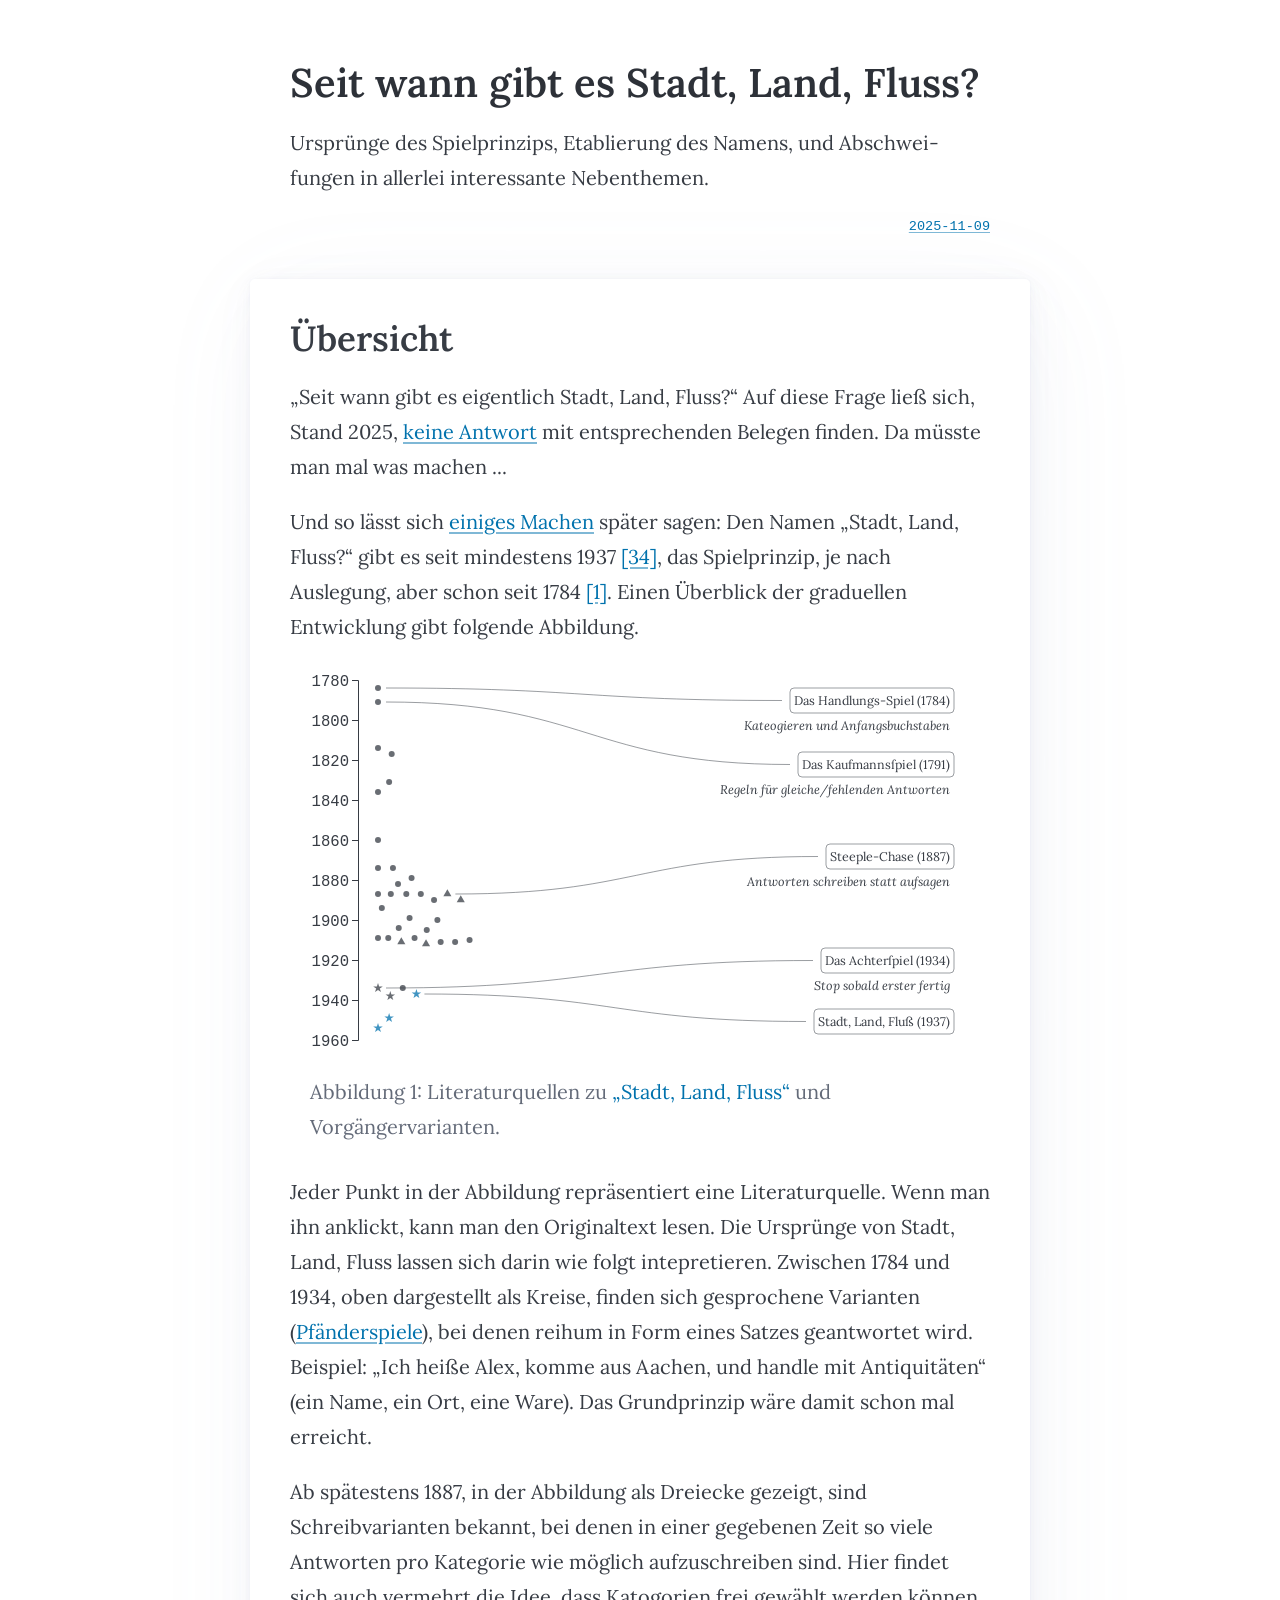
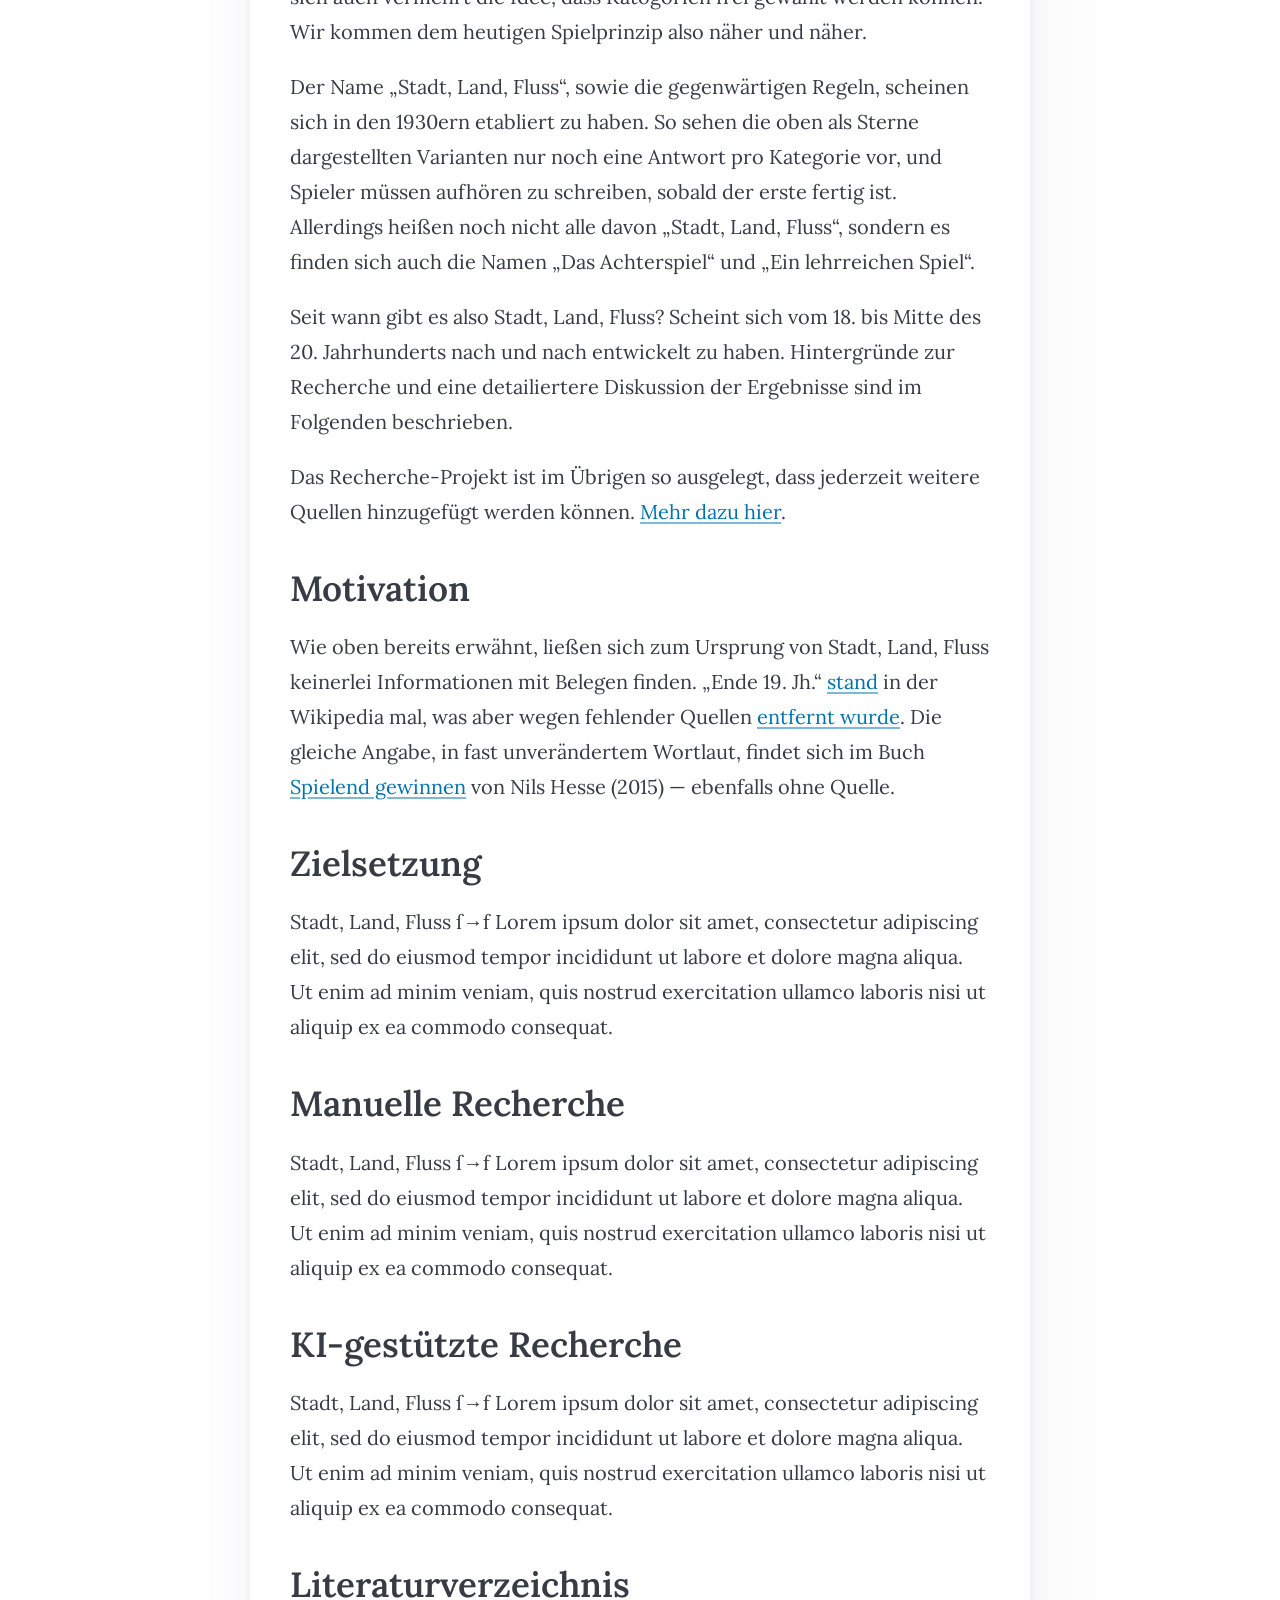
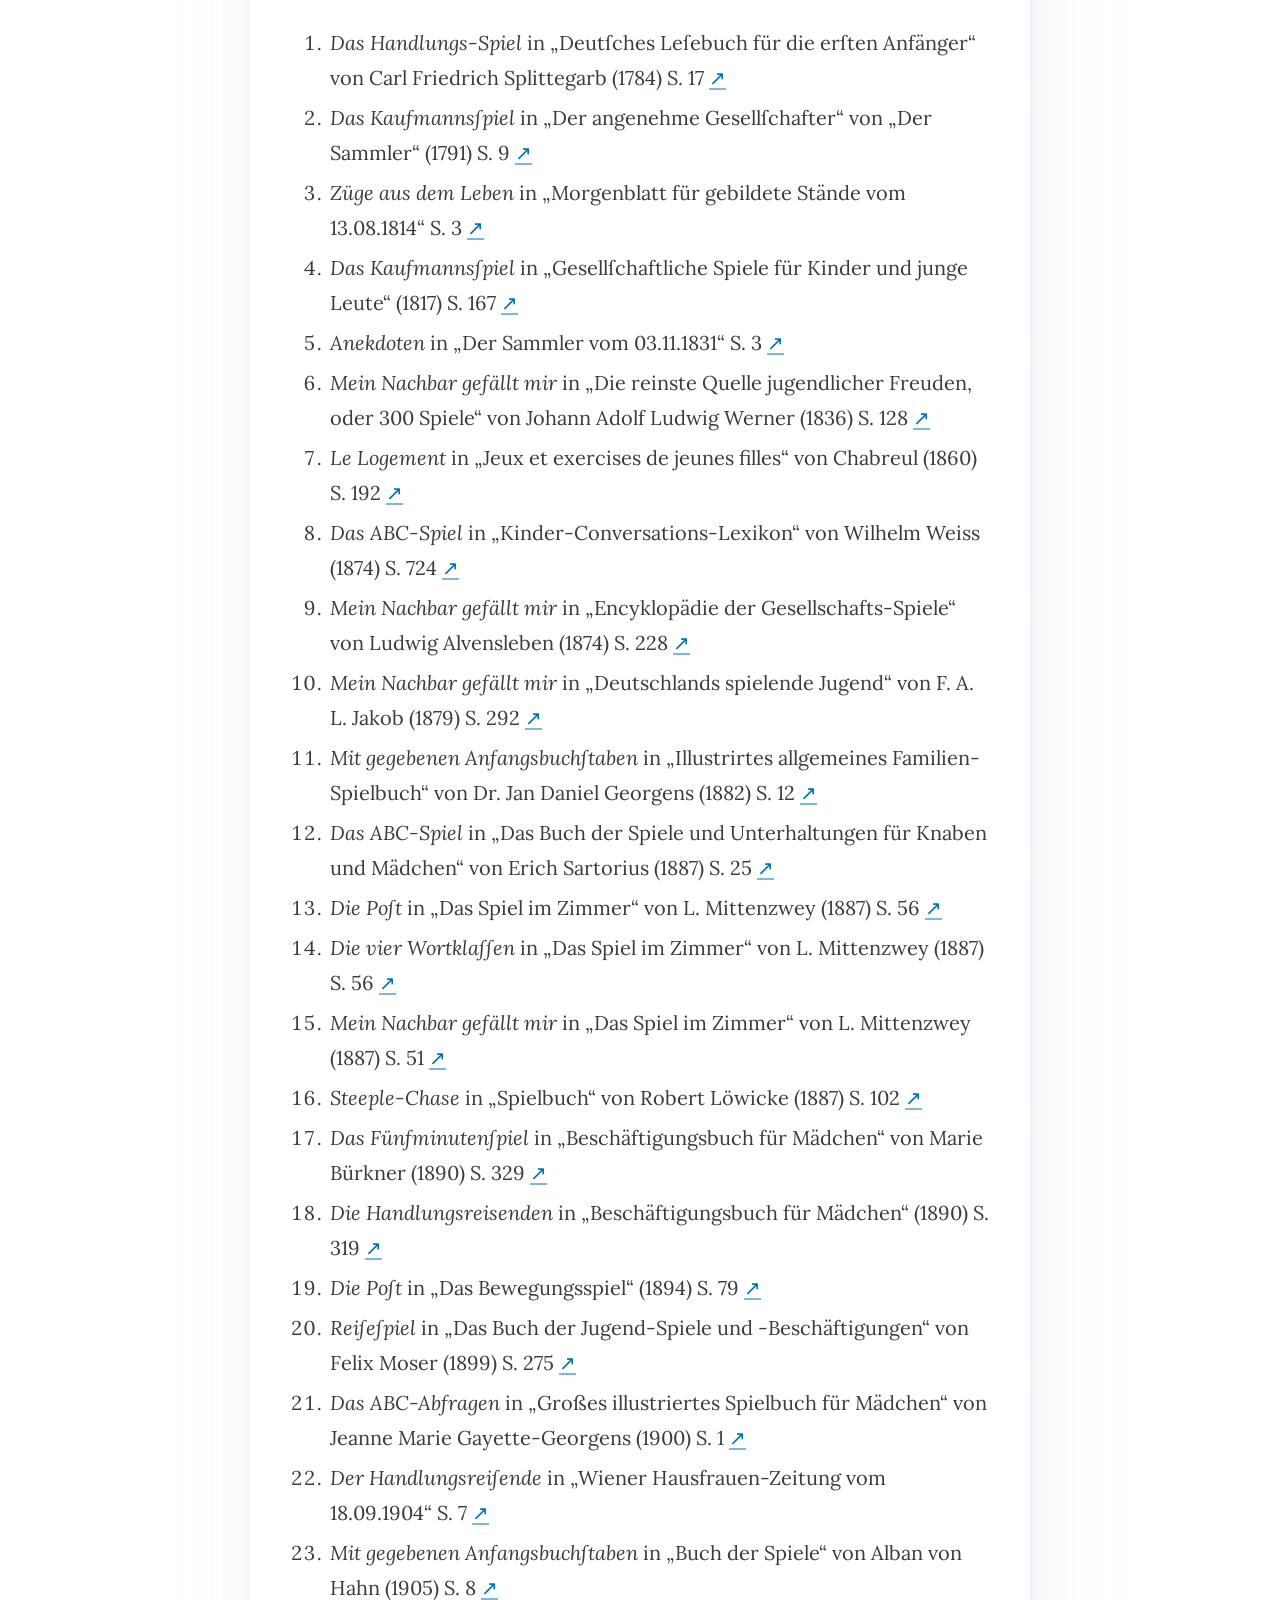
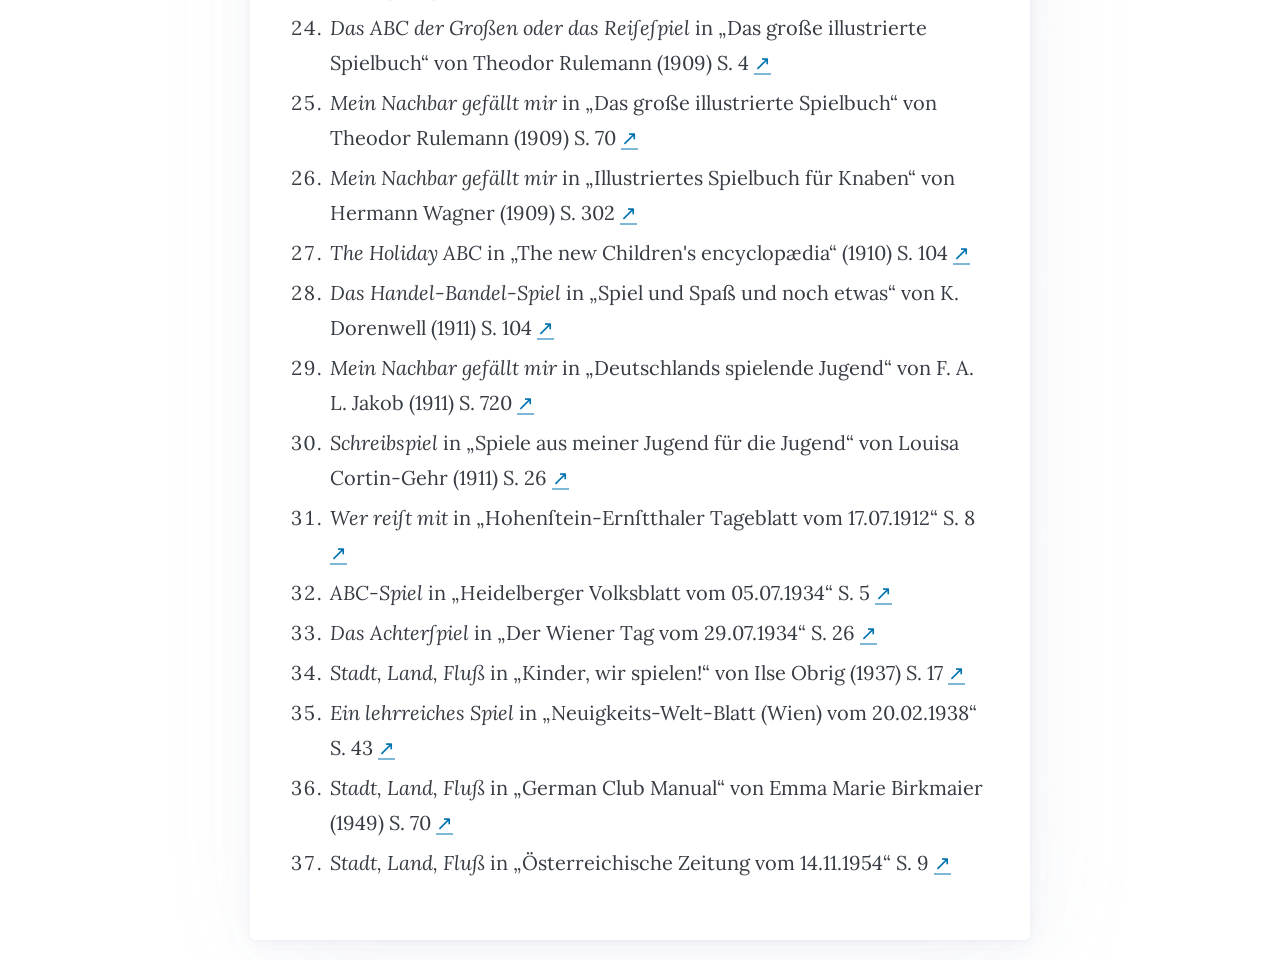
==== commit 71e2595f: "work on overview and motivation section. fix transcription typo" ====
--- a/src/index.html
+++ b/src/index.html
@@ -33,7 +33,8 @@
             font-style: italic;
         }
 
-        a {
+        a,
+        .nobreak {
             hyphens: none;
         }
 
@@ -154,9 +155,13 @@
             <section>
                 <h2>Übersicht</h2>
                 <p>
-                    „Seit wann gibt es eigentlich Stadt, Land, Fluss?“ Da sich hierrauf keine Antwort
-                    <a href="#Motivation">finden ließ</a>, galt es, eine <a href="#Zielsetzung">zu erarbeiten</a>.
-                    Ergebnis: Den Namen „Stadt, Land, Fluss?“ gibt es seit spätestens 1937&nbsp;<a href="#lit34"
+                    „Seit wann gibt es eigentlich Stadt, Land, Fluss?“ Auf diese Frage ließ sich, Stand 2025, <a
+                        href="#Motivation">keine Antwort</a> mit entsprechenden Belegen finden.
+                    Da müsste man mal was machen ...
+                </p>
+                <p>
+                    Und so lässt sich <a href="#Zielsetzung">einiges Machen</a> später sagen:
+                    Den Namen „Stadt, Land, Fluss?“ gibt es seit mindestens 1937&nbsp;<a href="#lit34"
                         title="zur Quellenangabe">[34]</a>,
                     das Spielprinzip, je nach Auslegung, aber schon seit 1784&nbsp;<a href="#lit1"
                         title="zur Quellenangabe">[1]</a>.
@@ -169,20 +174,32 @@
                     </figcaption>
                 </figure>
                 <p>
+                    Jeder Punkt in der Abbildung repräsentiert eine Literaturquelle.
+                    Wenn man ihn anklickt, kann man den Originaltext lesen.
+                    Die Ursprünge von Stadt, Land, Fluss lassen sich darin wie folgt intepretieren.
                     Zwischen 1784 und 1934, oben dargestellt als Kreise, finden sich gesprochene Varianten (<a
                         href="https://de.wikipedia.org/wiki/Pf%C3%A4nderspiel">Pfänderspiele</a>),
                     bei denen reihum in Form eines Satzes geantwortet wird. Beispiel: „Ich heiße Alex, komme aus Aachen,
                     und handle mit Antiquitäten“ (ein Name, ein Ort, eine Ware).
+                    Das Grundprinzip wäre damit schon mal erreicht.
+                </p>
+                <p>
                     Ab spätestens 1887, in der Abbildung als Dreiecke gezeigt, sind Schreibvarianten bekannt, bei denen
                     in einer gegebenen Zeit so viele Antworten pro Kategorie wie möglich aufzuschreiben sind.
-                    Der Name „Stadt, Land, Fluss“ und die heutigen Regeln, scheinen sich in den 1930ern etabliert zu
-                    haben.
+                    Hier findet sich auch vermehrt die Idee, dass Katogorien frei gewählt werden können.
+                    Wir kommen dem heutigen Spielprinzip also näher und näher.
+                </p>
+                <p>
+                    Der Name „Stadt, Land, Fluss“, sowie die gegenwärtigen Regeln, scheinen sich in den 1930ern
+                    etabliert zu haben.
                     So sehen die oben als Sterne dargestellten Varianten nur noch eine Antwort pro Kategorie vor, und
                     Spieler müssen aufhören zu schreiben, sobald der erste fertig ist.
                     Allerdings heißen noch nicht alle davon „Stadt, Land, Fluss“, sondern es finden sich auch die Namen
                     „Das Achterspiel“ und „Ein lehrreichen Spiel“.
                 </p>
                 <p>
+                    Seit wann gibt es also Stadt, Land, Fluss?
+                    Scheint sich vom 18. bis Mitte des 20. Jahrhunderts nach und nach entwickelt zu haben.
                     Hintergründe zur Recherche und eine detailiertere Diskussion der Ergebnisse sind im Folgenden
                     beschrieben.
                 </p>
@@ -195,21 +212,18 @@
             <section>
                 <h2 id="Motivation">Motivation</h2>
                 <p>
-                    „Seit wann gibt es Stadt, Land, Fluss?“ hab ich mich gefragt, aber keinerlei Informationen mit
-                    Belegen gefunden. „Ende 19. Jh.“
+                    Wie oben bereits erwähnt, ließen sich zum Ursprung von Stadt, Land, Fluss keinerlei Informationen
+                    mit Belegen finden. „Ende 19. Jh.“
                     <a href="https://de.wikipedia.org/w/index.php?title=Stadt,_Land,_Fluss&oldid=206263879#Geschichte">
                         stand</a>
-                    in der Wikipedia mal, was aber wegen fehlender Quellen
+                    in der <span class="nobreak">Wikipedia</span> mal, was aber wegen fehlender Quellen
                     <a
                         href="https://de.wikipedia.org/w/index.php?title=Stadt%2C_Land%2C_Fluss&diff=206263965&oldid=206263879">
                         entfernt wurde</a>.
-                    <a href="https://doi.org/10.1007/978-3-658-04441-1_16">Hesse, N. (2015). Stadt, Land, Fluss. In:
-                        Spielend gewinnen.</a>
+                    Die gleiche Angabe, in fast unverändertem Wortlaut, findet sich im Buch
+                    <a href="https://doi.org/10.1007/978-3-658-04441-1_16">
+                        Spielend gewinnen</a> von Nils Hesse (2015) — ebenfalls ohne Quelle.
                     <!-- also check Nov. 2025 Edition: https://link.springer.com/chapter/10.1007/978-3-658-49429-2_16 -->
-                    Stadt, Land, Fluss ſ→f Lorem ipsum dolor sit amet, consectetur adipiscing elit,
-                    sed do eiusmod tempor incididunt ut labore et dolore magna aliqua.
-                    Ut enim ad minim veniam, quis nostrud exercitation ullamco laboris
-                    nisi ut aliquip ex ea commodo consequat.
                 </p>
             </section>
             <section>
@@ -629,6 +643,7 @@
                 html += ` <small class="category">${cat.anzeige}</small>`
             }
             html += `</p><p><blockquote>${dataPoint.text.replaceAll("\n", '<br>')}</blockquote></p>`
+            // TODO: underline category texts in ins color
 
             content.innerHTML = html;
             overlay.classList.add('active');
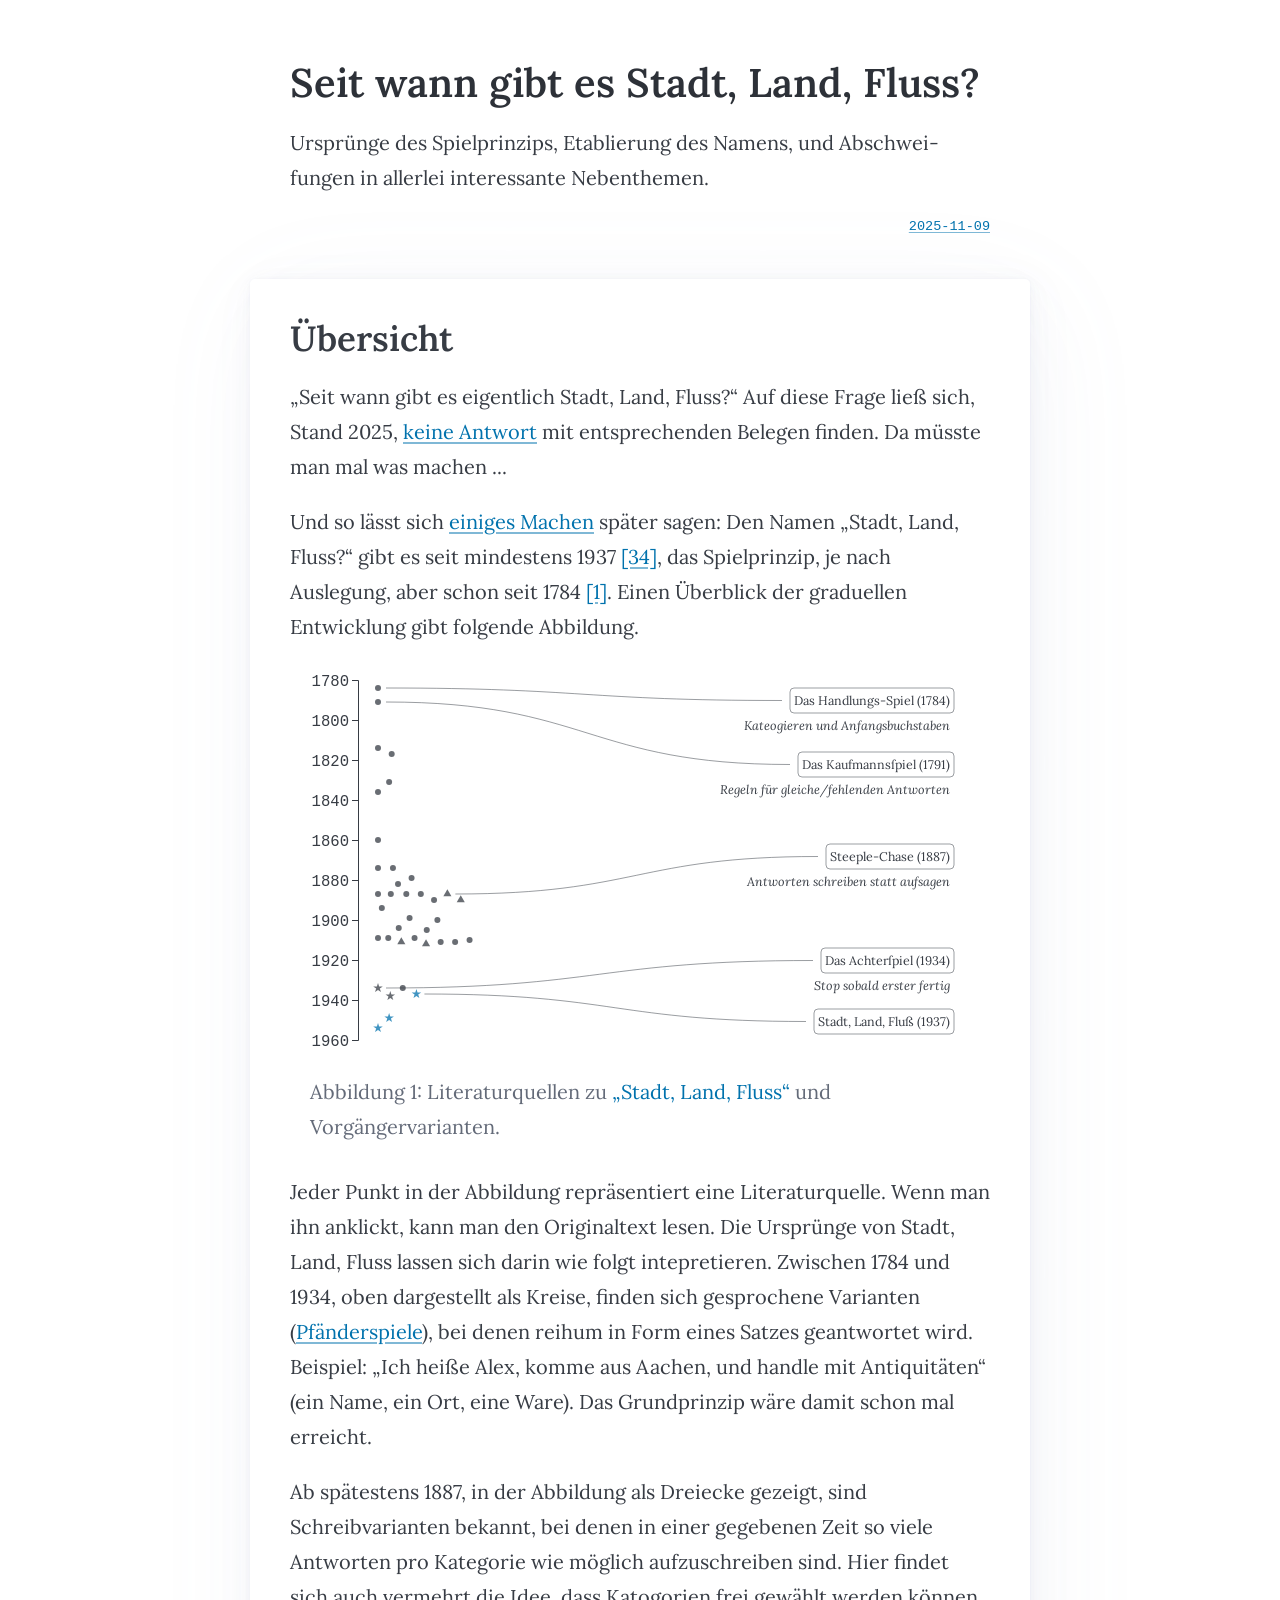
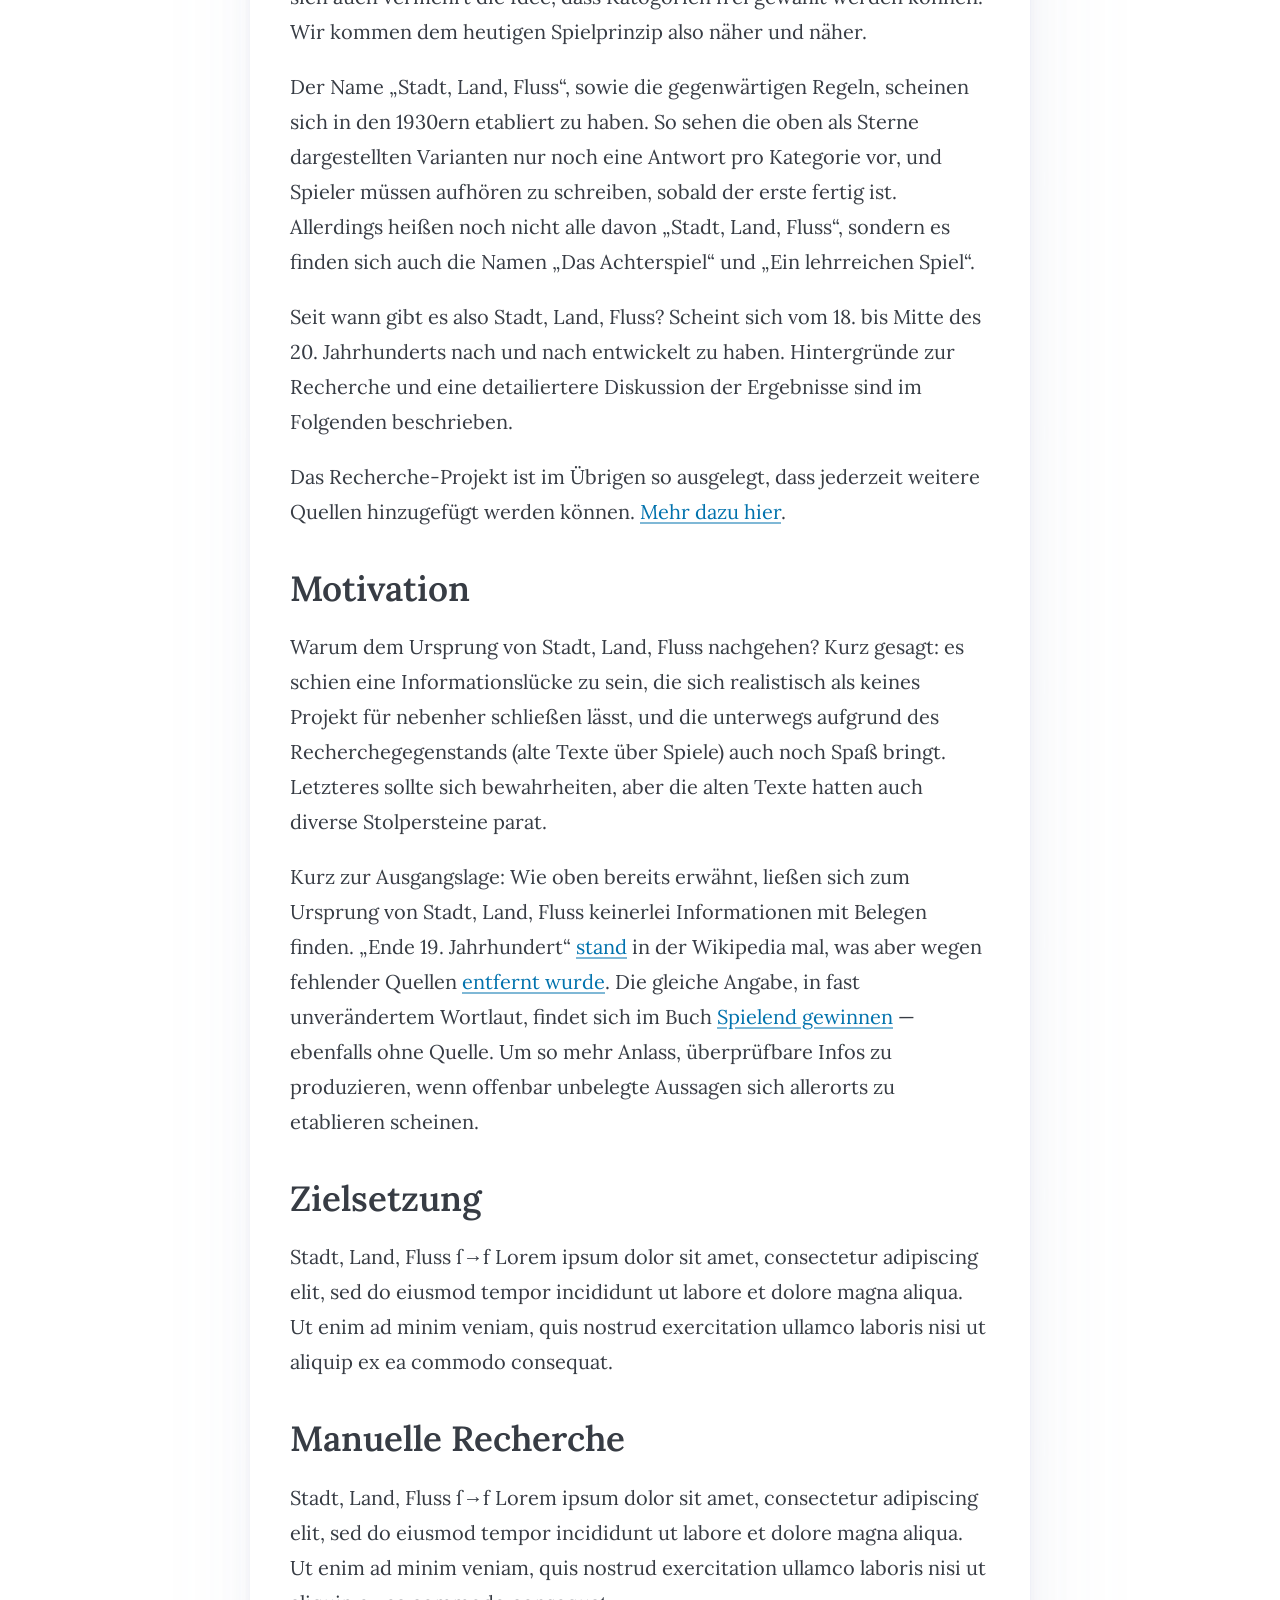
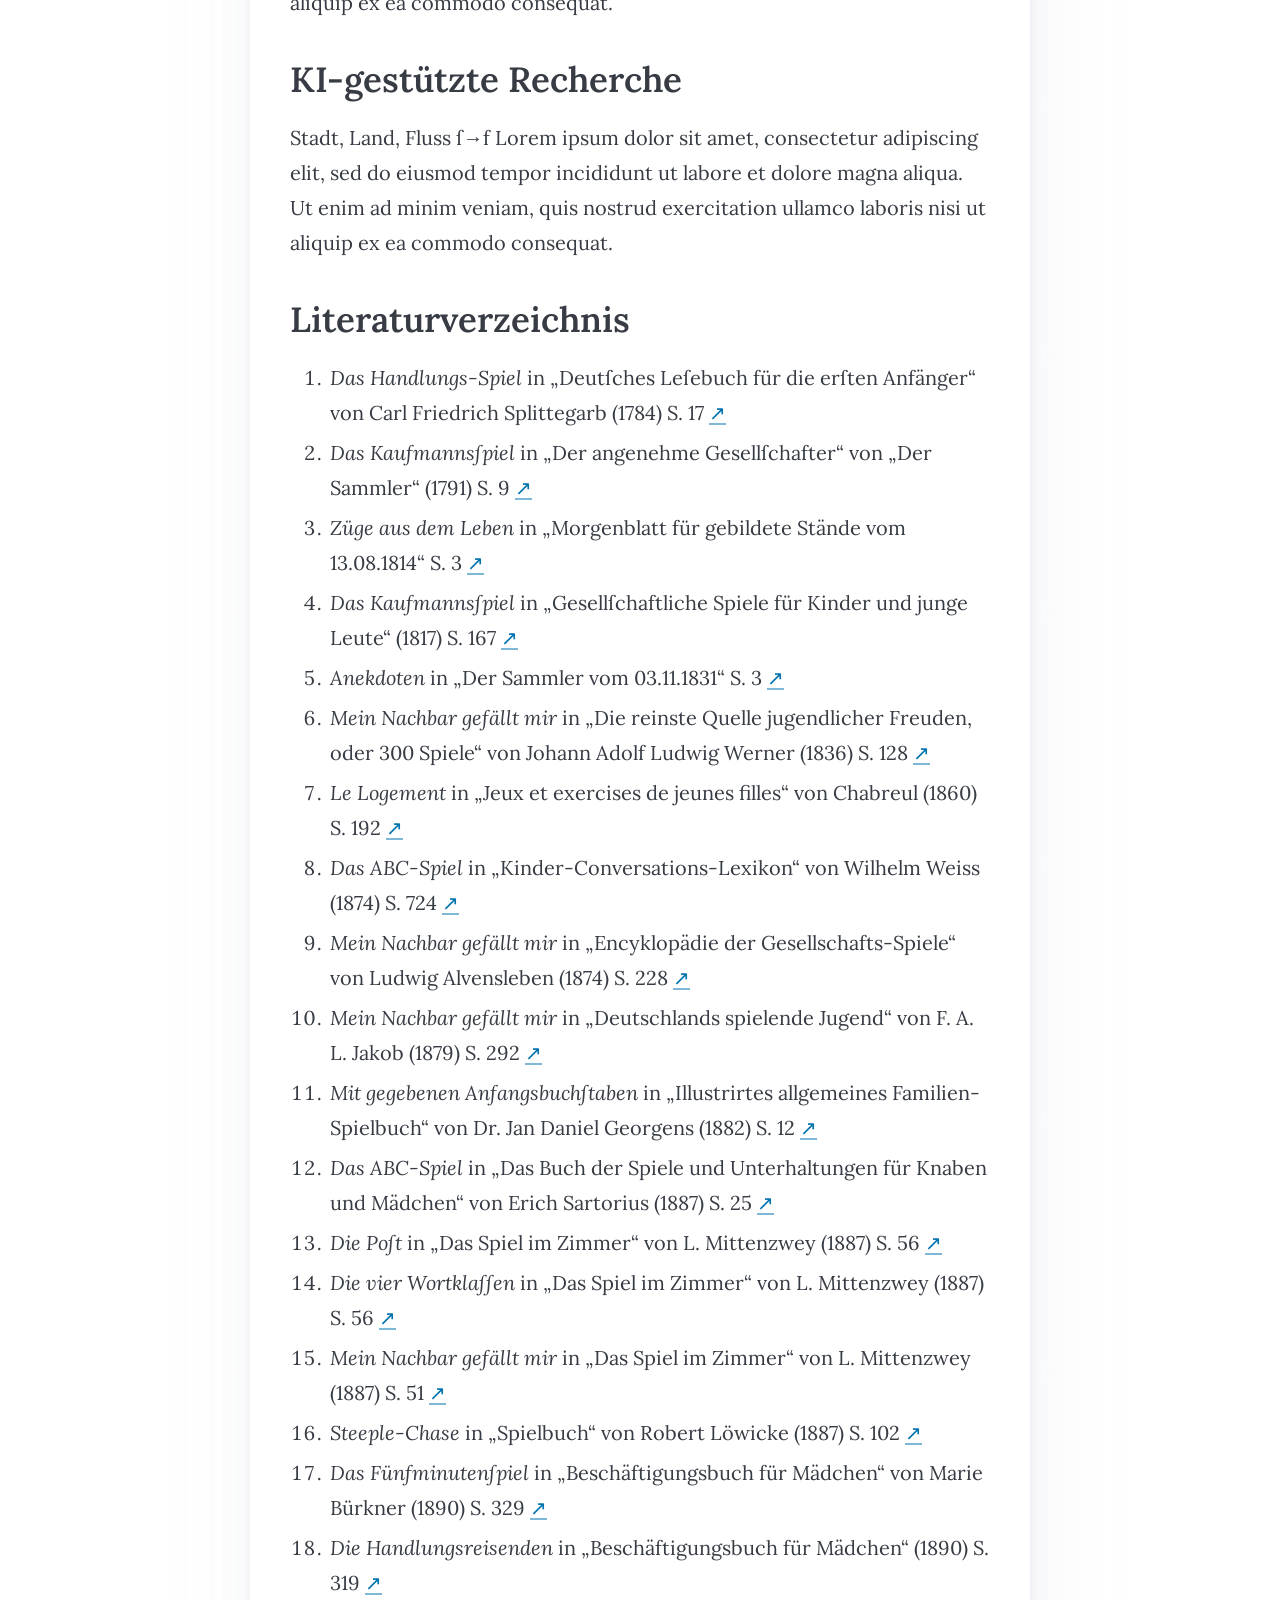
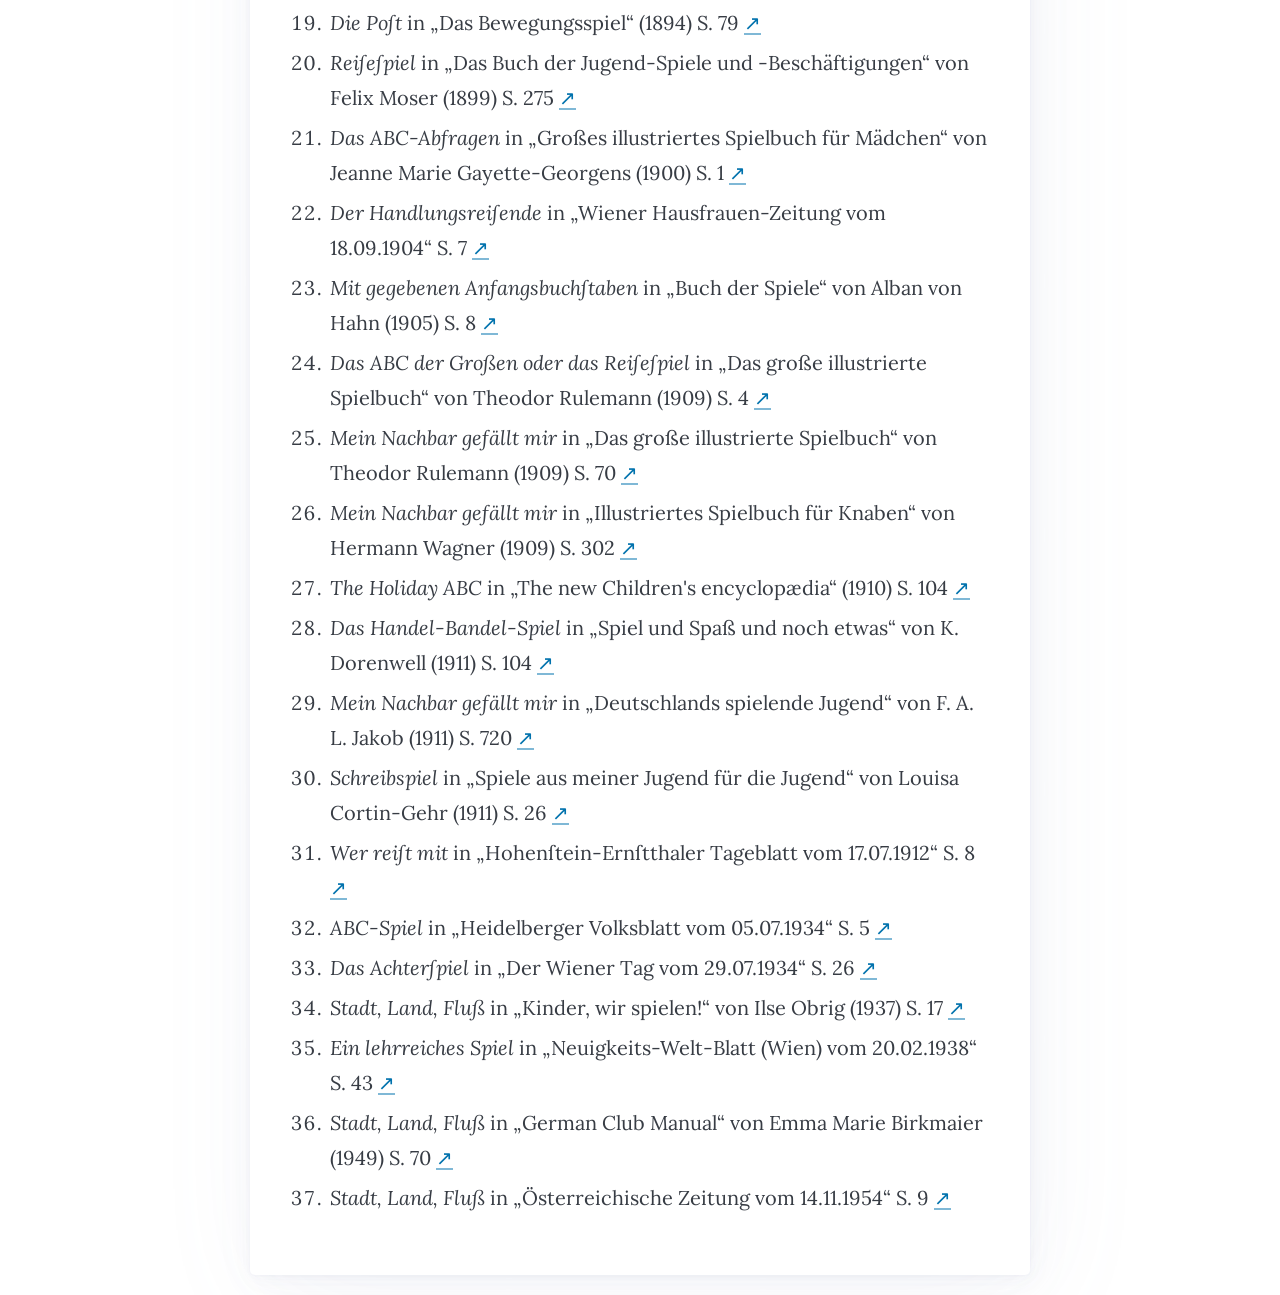
==== commit 9ba6eaaf: "write motivation section" ====
--- a/src/index.html
+++ b/src/index.html
@@ -212,8 +212,16 @@
             <section>
                 <h2 id="Motivation">Motivation</h2>
                 <p>
+                    Warum dem Ursprung von Stadt, Land, Fluss nachgehen?
+                    Kurz gesagt: es schien eine Informationslücke zu sein,
+                    die sich realistisch als keines Projekt für nebenher schließen lässt,
+                    und die unterwegs aufgrund des Recherchegegenstands (alte Texte über Spiele) auch noch Spaß bringt.
+                    Letzteres sollte sich bewahrheiten, aber die alten Texte hatten auch diverse Stolpersteine parat.
+                </p>
+                <p>
+                    Kurz zur Ausgangslage:
                     Wie oben bereits erwähnt, ließen sich zum Ursprung von Stadt, Land, Fluss keinerlei Informationen
-                    mit Belegen finden. „Ende 19. Jh.“
+                    mit Belegen finden. „Ende 19. Jahrhundert“
                     <a href="https://de.wikipedia.org/w/index.php?title=Stadt,_Land,_Fluss&oldid=206263879#Geschichte">
                         stand</a>
                     in der <span class="nobreak">Wikipedia</span> mal, was aber wegen fehlender Quellen
@@ -222,8 +230,10 @@
                         entfernt wurde</a>.
                     Die gleiche Angabe, in fast unverändertem Wortlaut, findet sich im Buch
                     <a href="https://doi.org/10.1007/978-3-658-04441-1_16">
-                        Spielend gewinnen</a> von Nils Hesse (2015) — ebenfalls ohne Quelle.
+                        Spielend gewinnen</a> — ebenfalls ohne Quelle.
                     <!-- also check Nov. 2025 Edition: https://link.springer.com/chapter/10.1007/978-3-658-49429-2_16 -->
+                    Um so mehr Anlass, überprüfbare Infos zu produzieren, wenn offenbar unbelegte Aussagen sich
+                    allerorts zu etablieren scheinen.
                 </p>
             </section>
             <section>
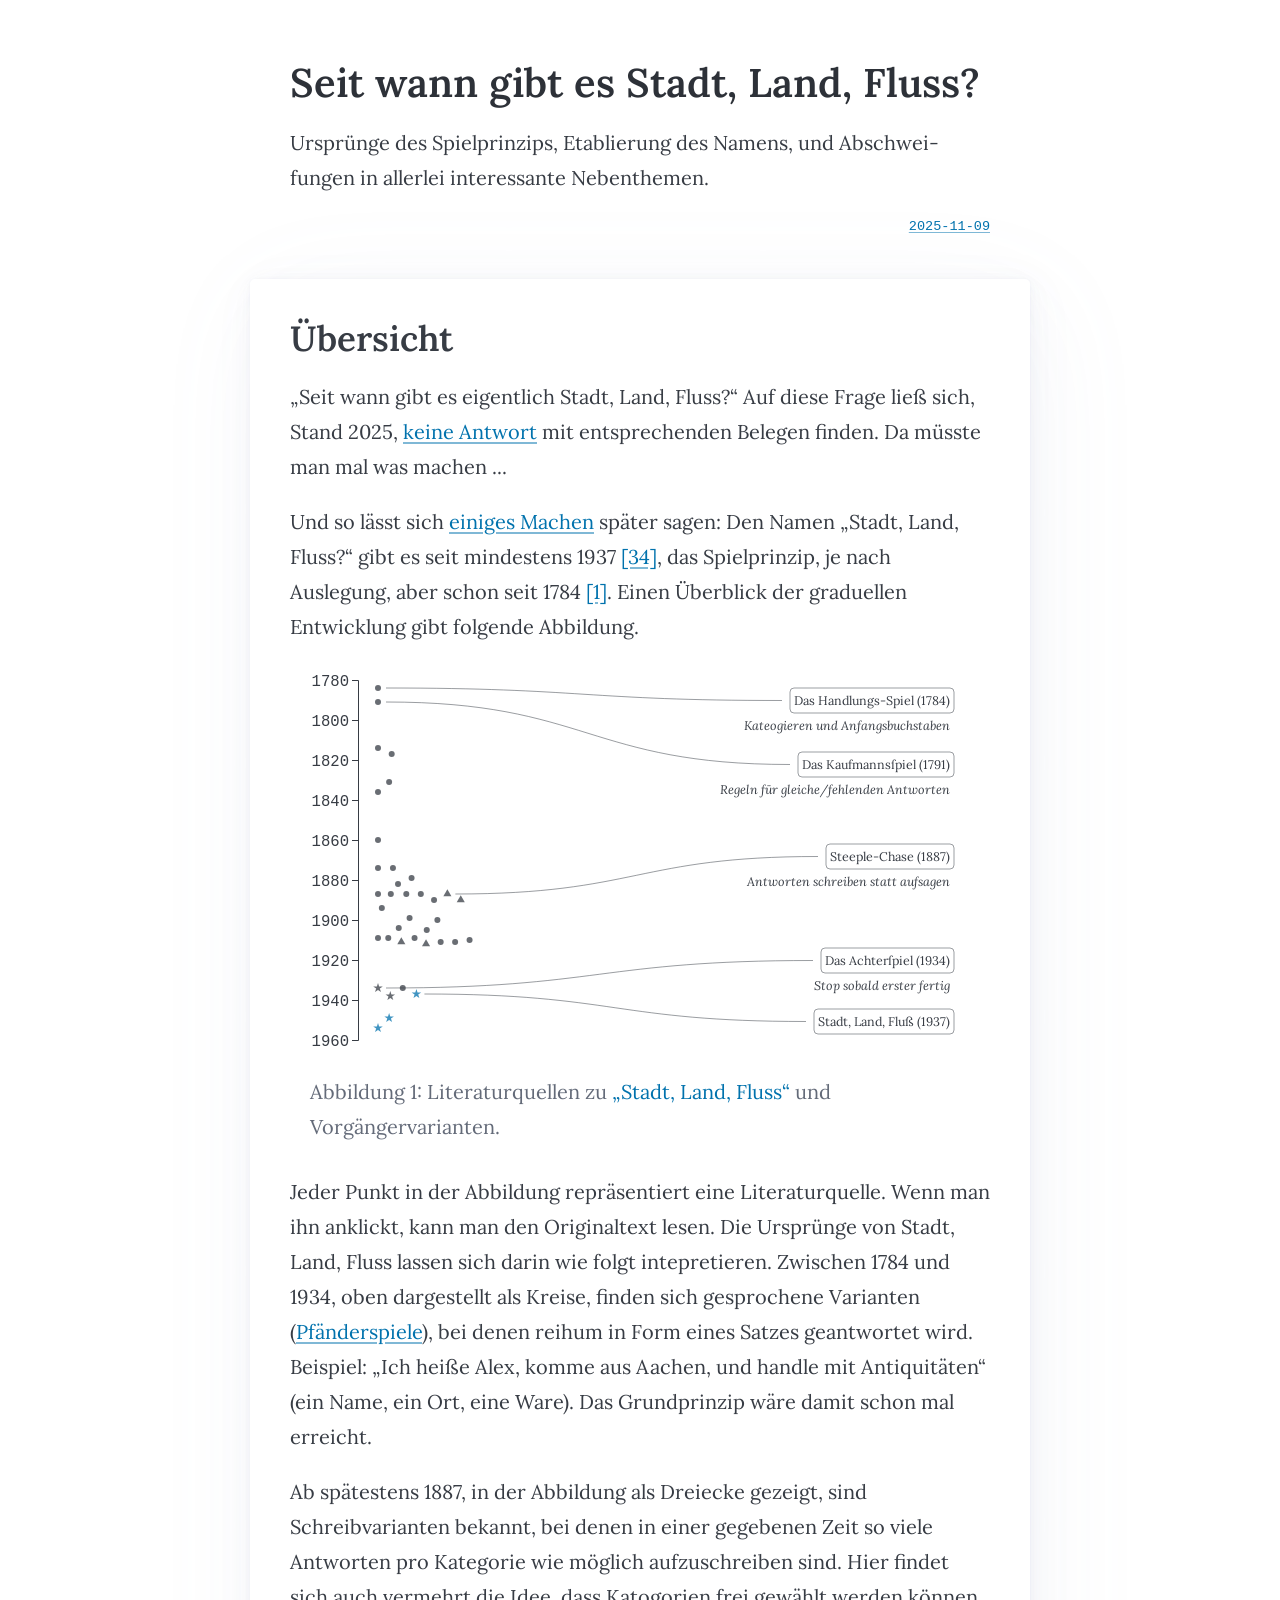
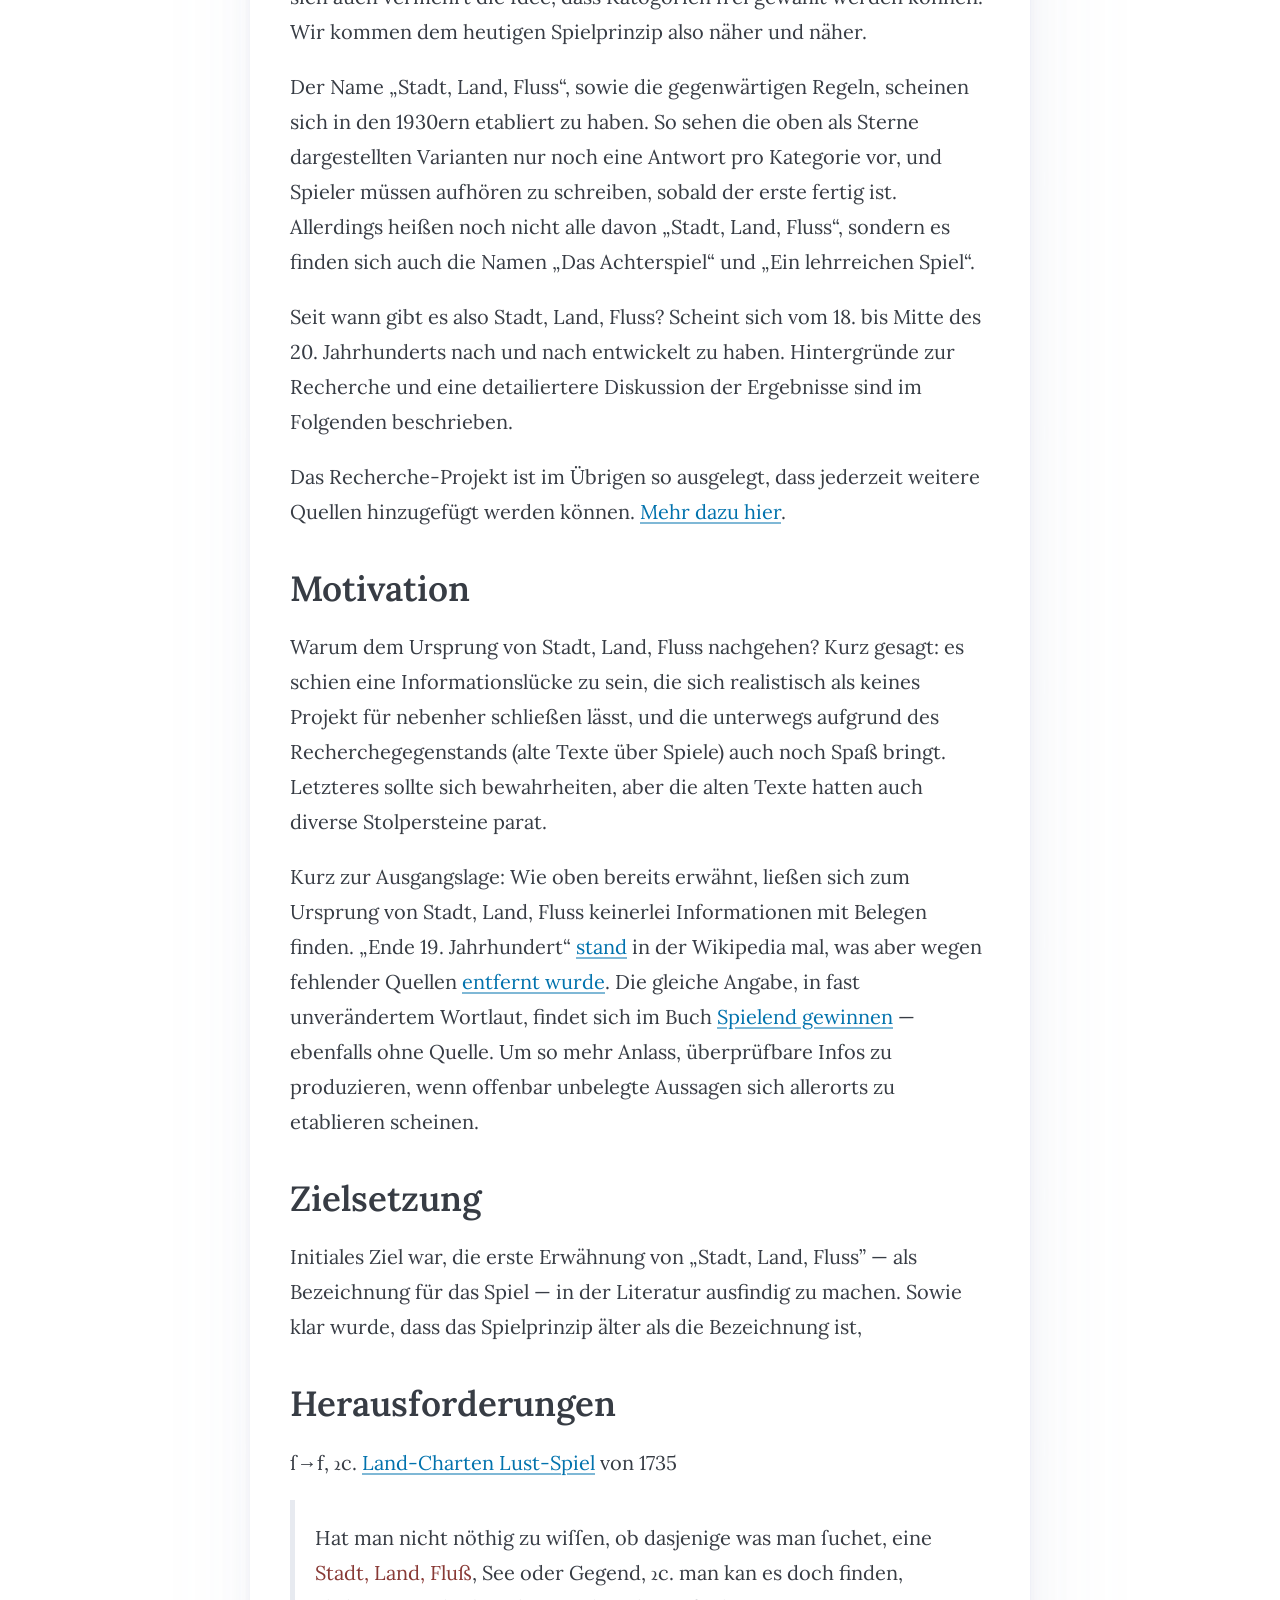
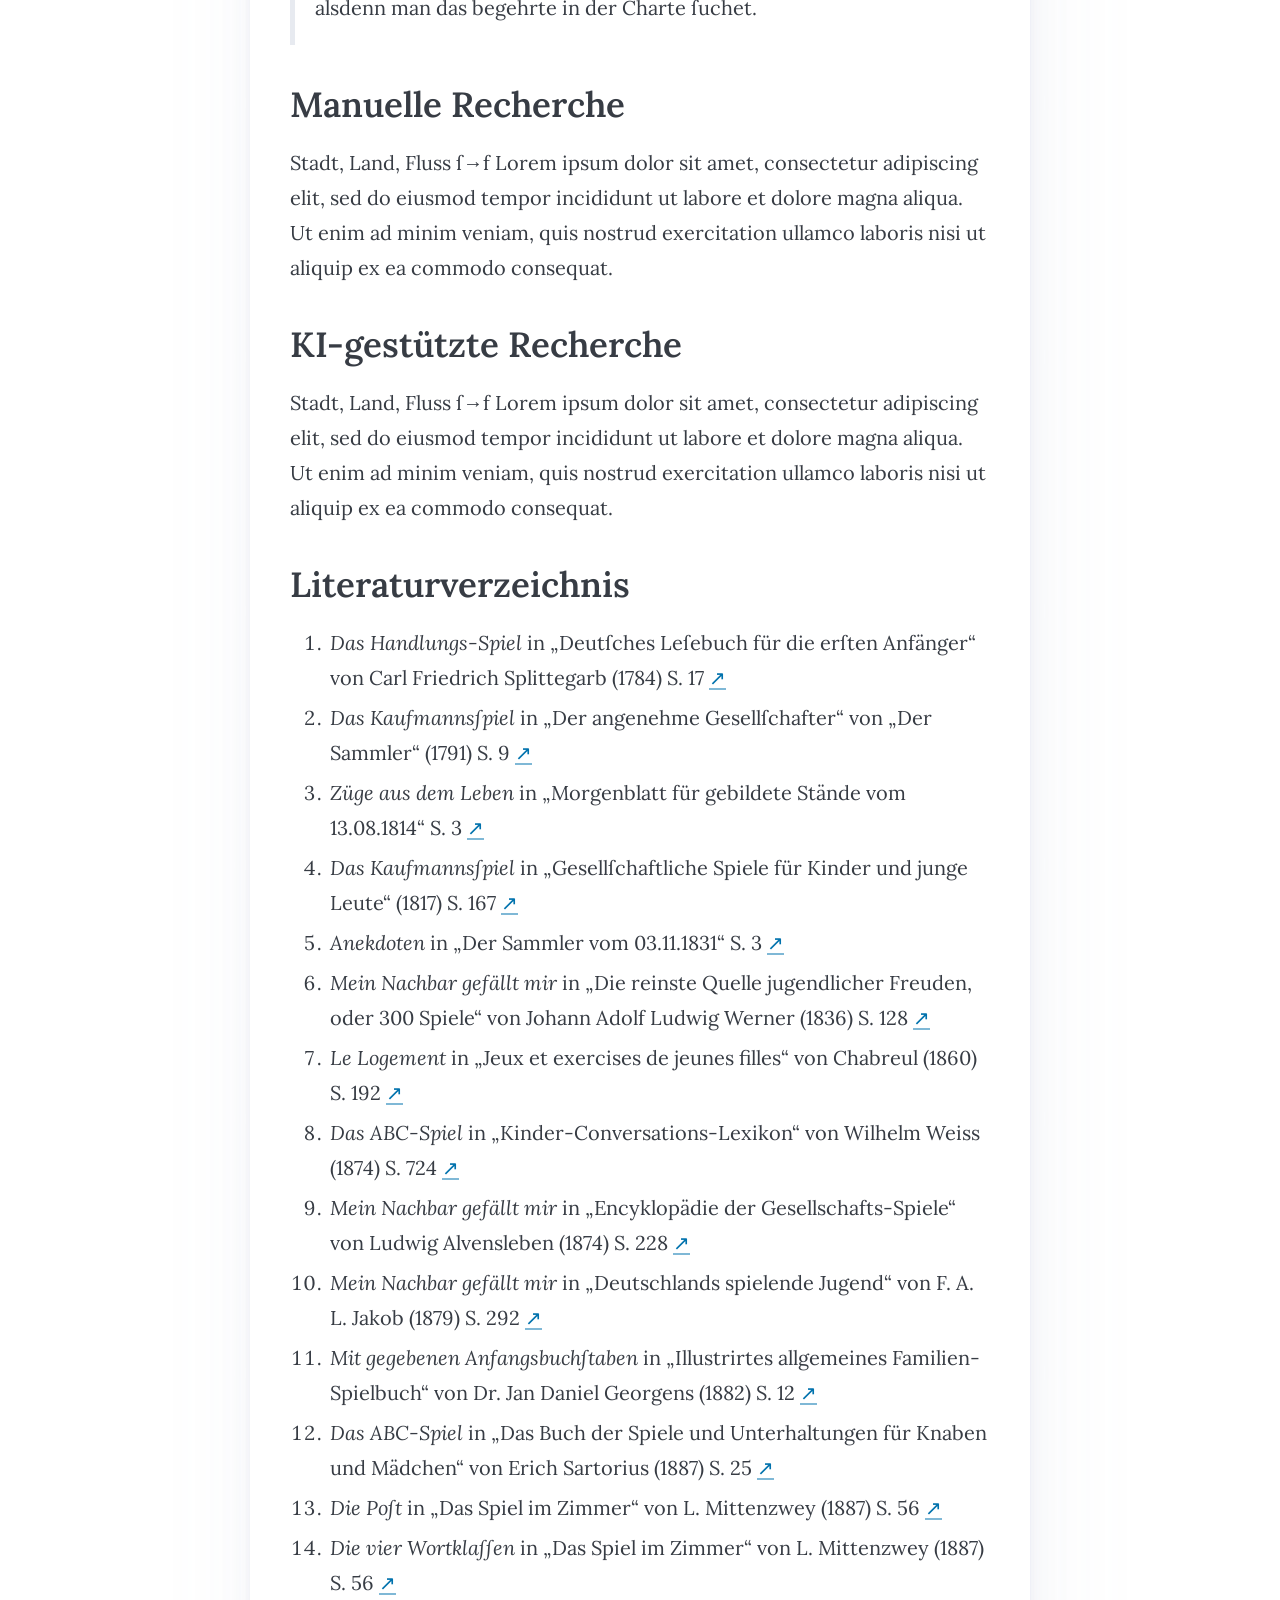
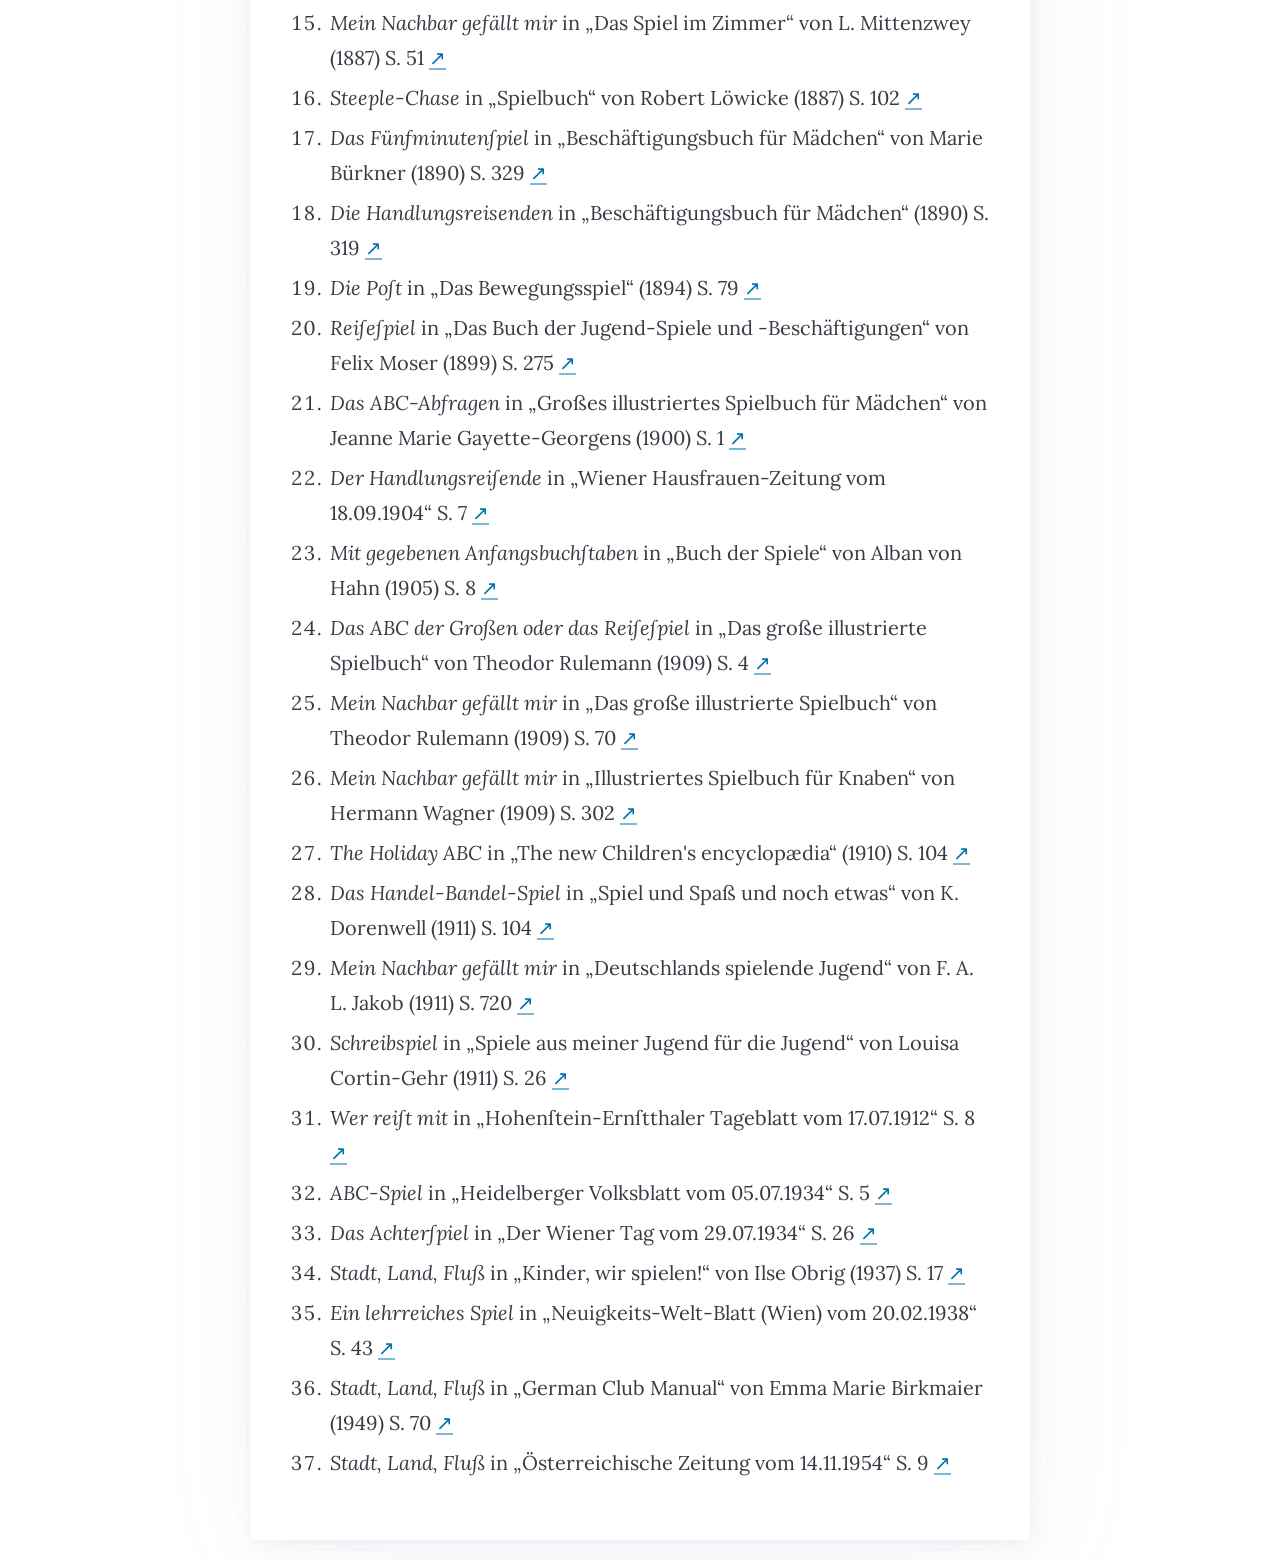
==== commit bba95d55: "work on motivation and challenges section" ====
--- a/src/index.html
+++ b/src/index.html
@@ -239,10 +239,22 @@
             <section>
                 <h2 id="Zielsetzung">Zielsetzung</h2>
                 <p>
-                    Stadt, Land, Fluss ſ→f Lorem ipsum dolor sit amet, consectetur adipiscing elit,
-                    sed do eiusmod tempor incididunt ut labore et dolore magna aliqua.
-                    Ut enim ad minim veniam, quis nostrud exercitation ullamco laboris
-                    nisi ut aliquip ex ea commodo consequat.
+                    Initiales Ziel war, die erste Erwähnung von „Stadt, Land, Fluss” — als Bezeichnung für das Spiel —
+                    in der Literatur ausfindig zu machen. Sowie klar wurde, dass das Spielprinzip älter als die
+                    Bezeichnung ist,
+                </p>
+            </section>
+            <section>
+                <h2>Herausforderungen</h2>
+                <p>
+                    ſ→f, ꝛc.
+                    <a href="https://www.google.de/books/edition/Land_Charten_Lust_Spiel/A2VXAAAAcAAJ">Land-Charten
+                        Lust-Spiel</a> von 1735
+                <blockquote>
+                    Hat man nicht nöthig zu wiſſen, ob dasjenige was man ſuchet, eine <span
+                        style="color: var(--pico-del-color);">Stadt, Land, Fluß</span>, See oder Gegend, ꝛc. man kan
+                    es doch finden, alsdenn man das begehrte in der Charte ſuchet.
+                </blockquote>
                 </p>
             </section>
             <section>
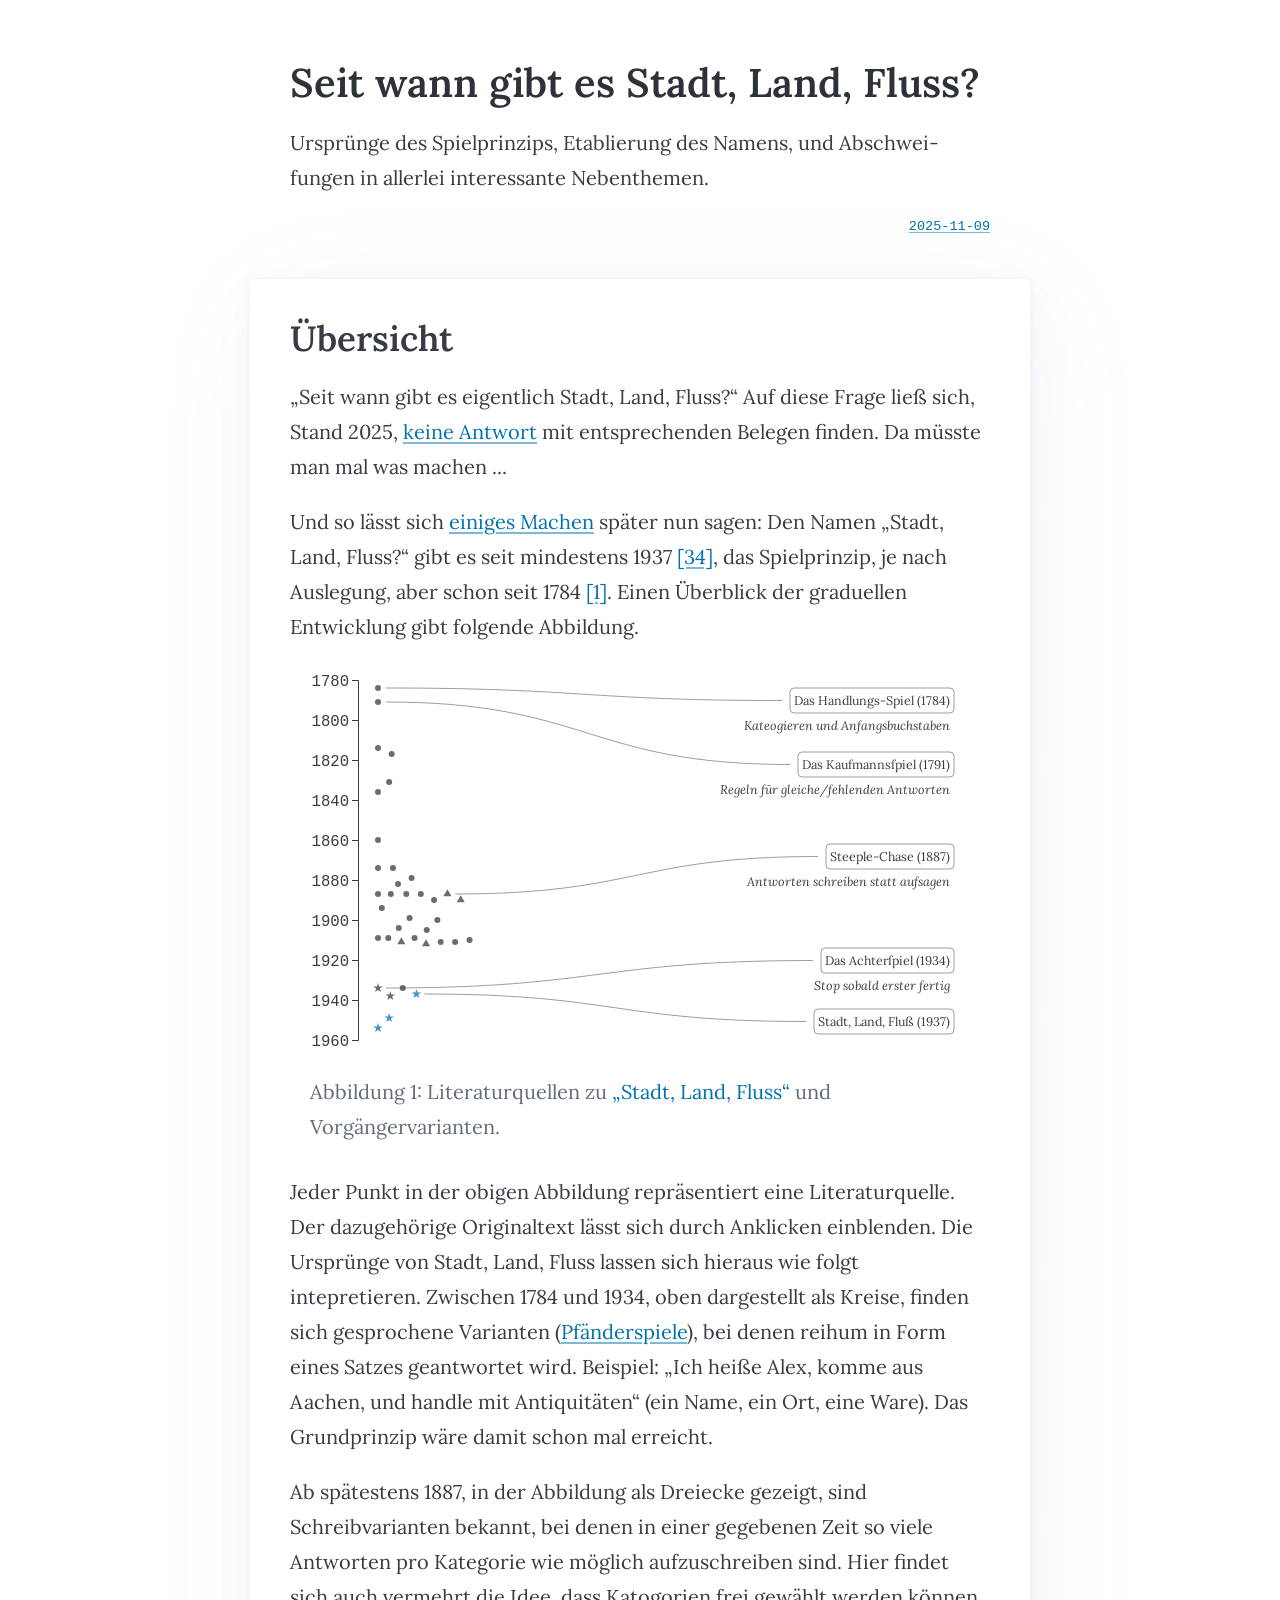
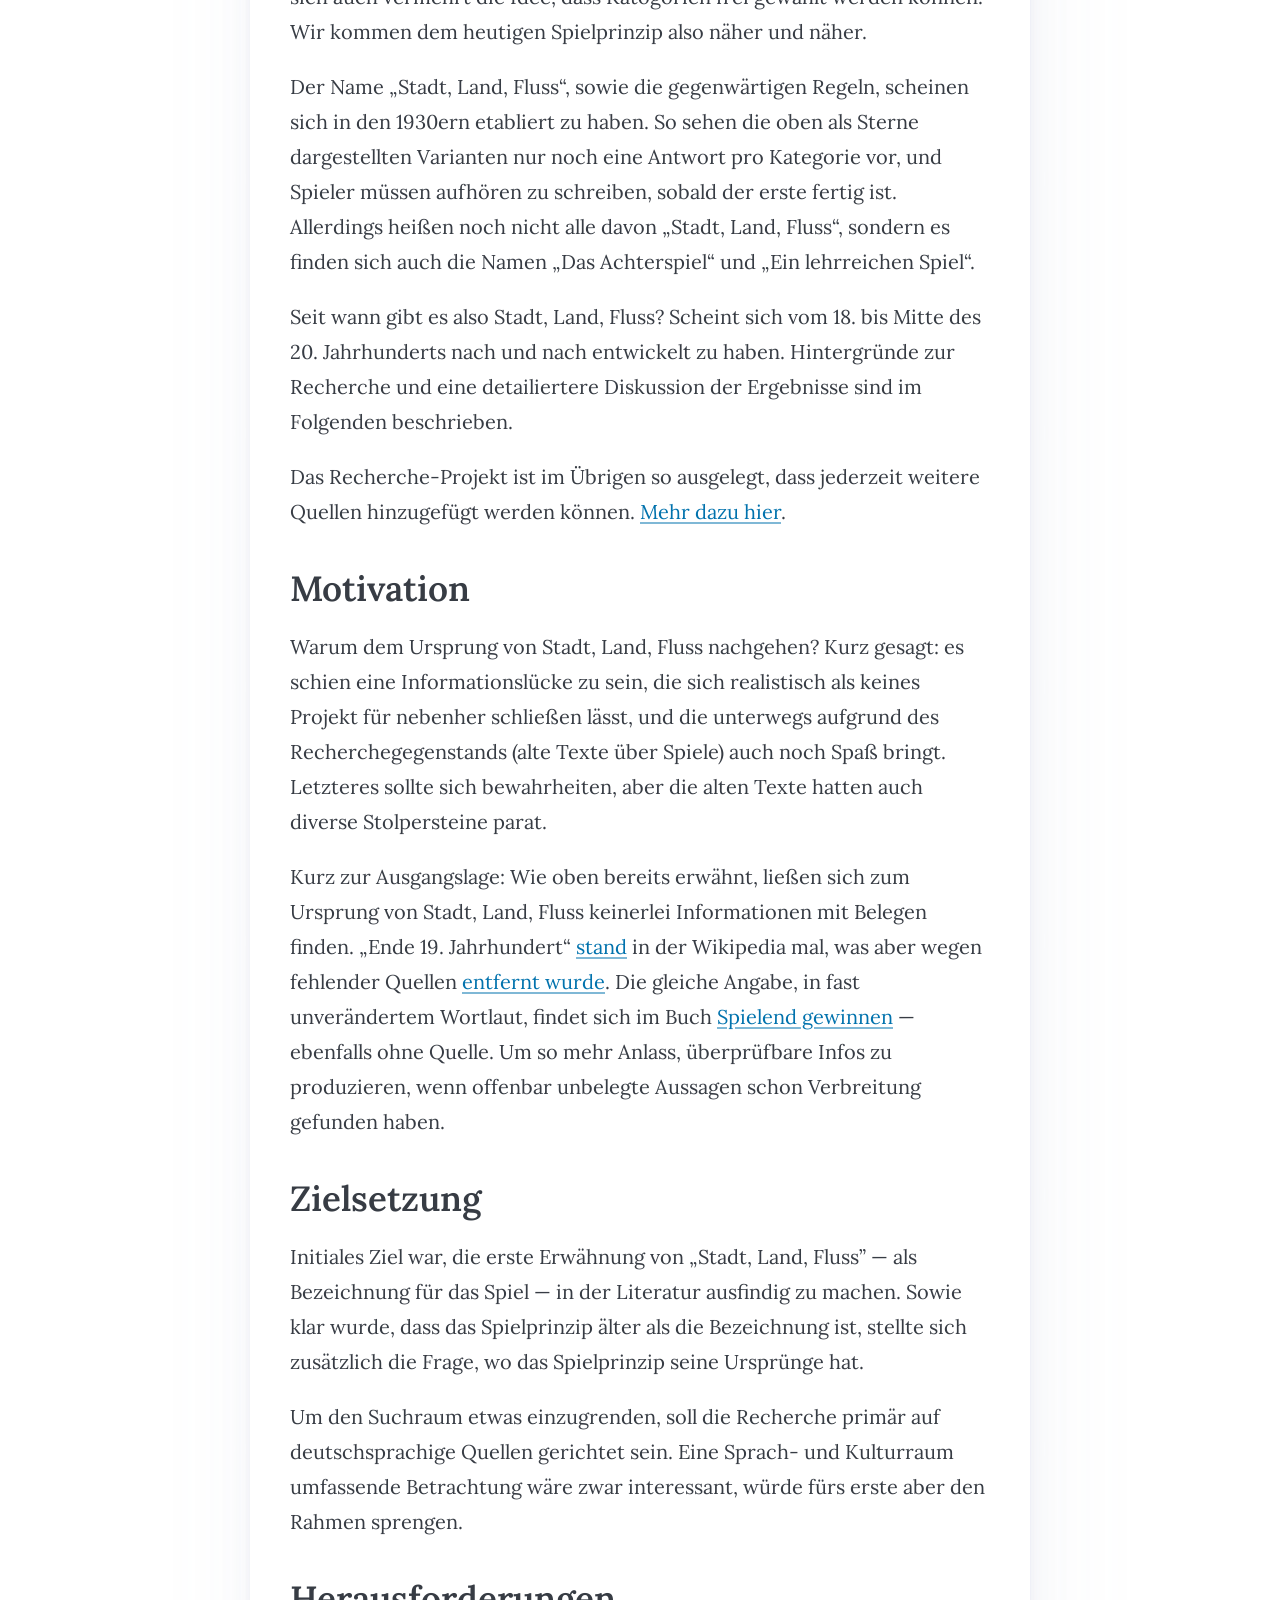
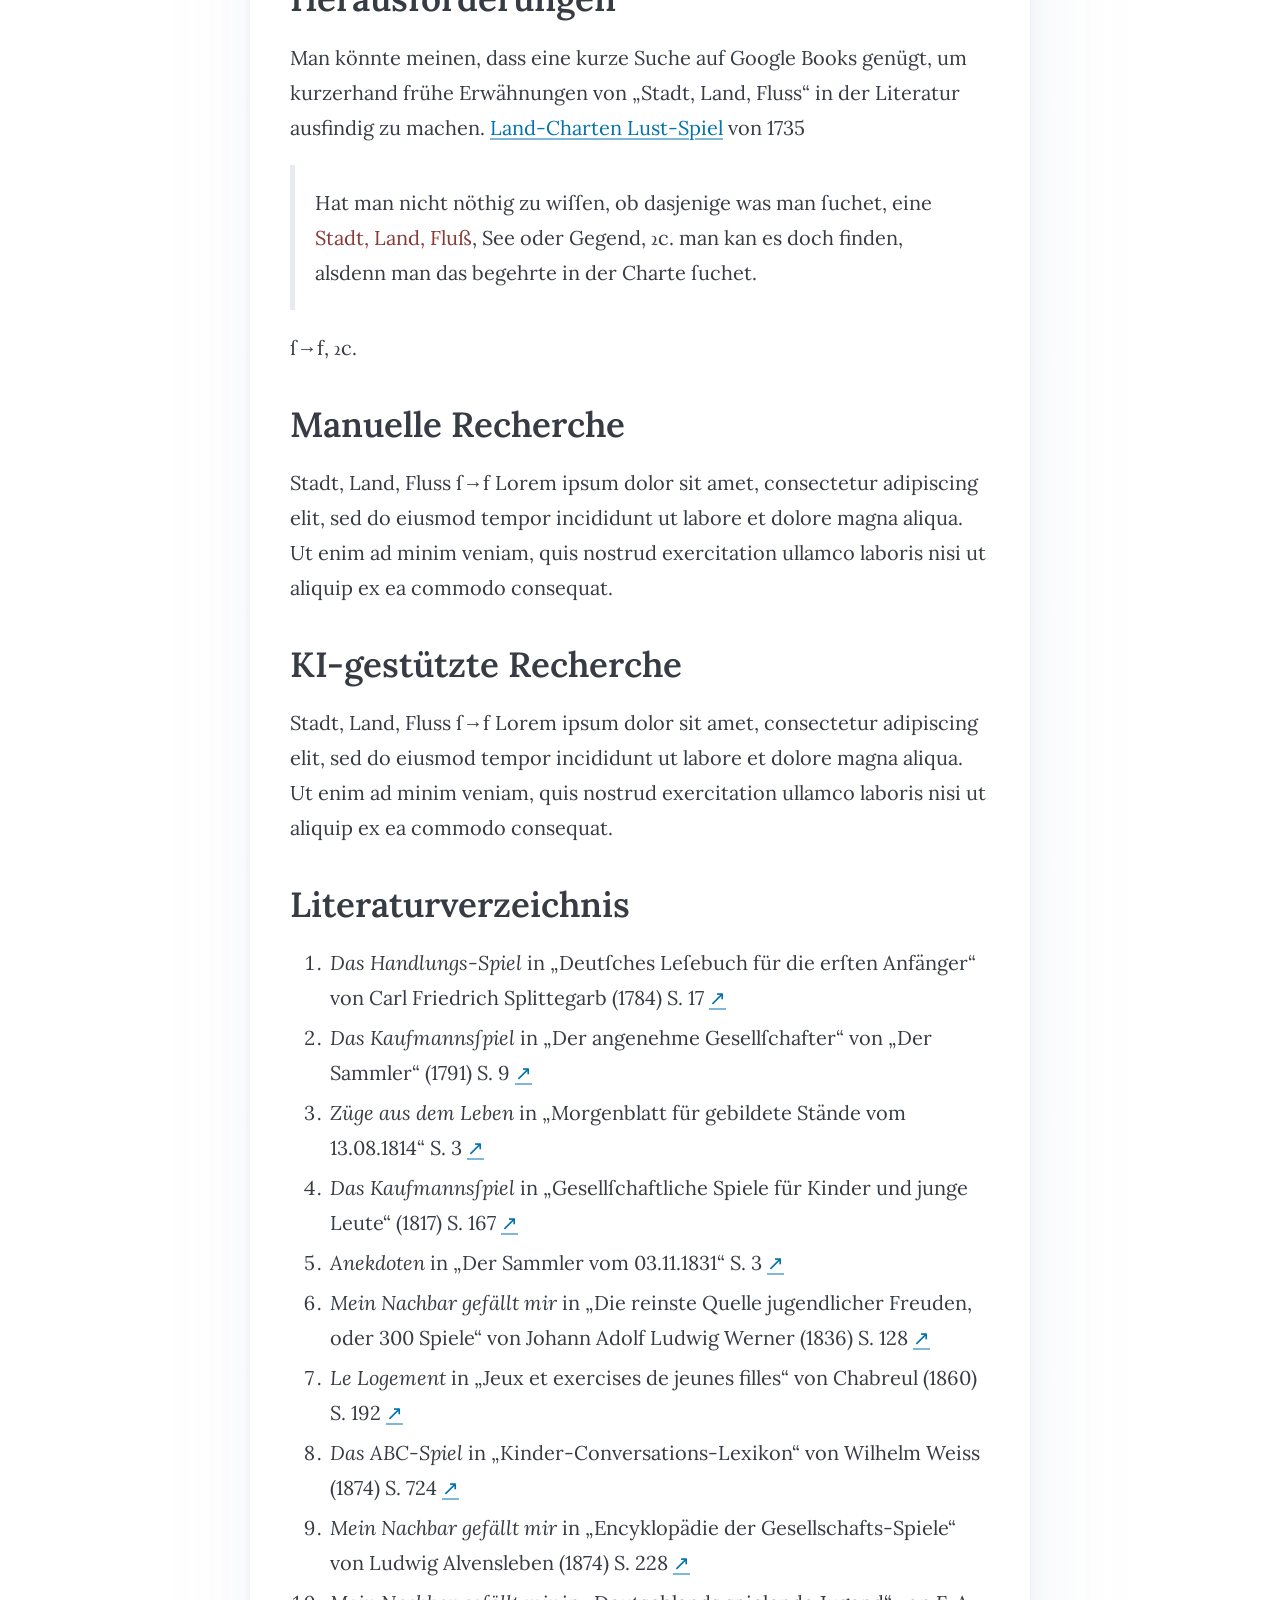
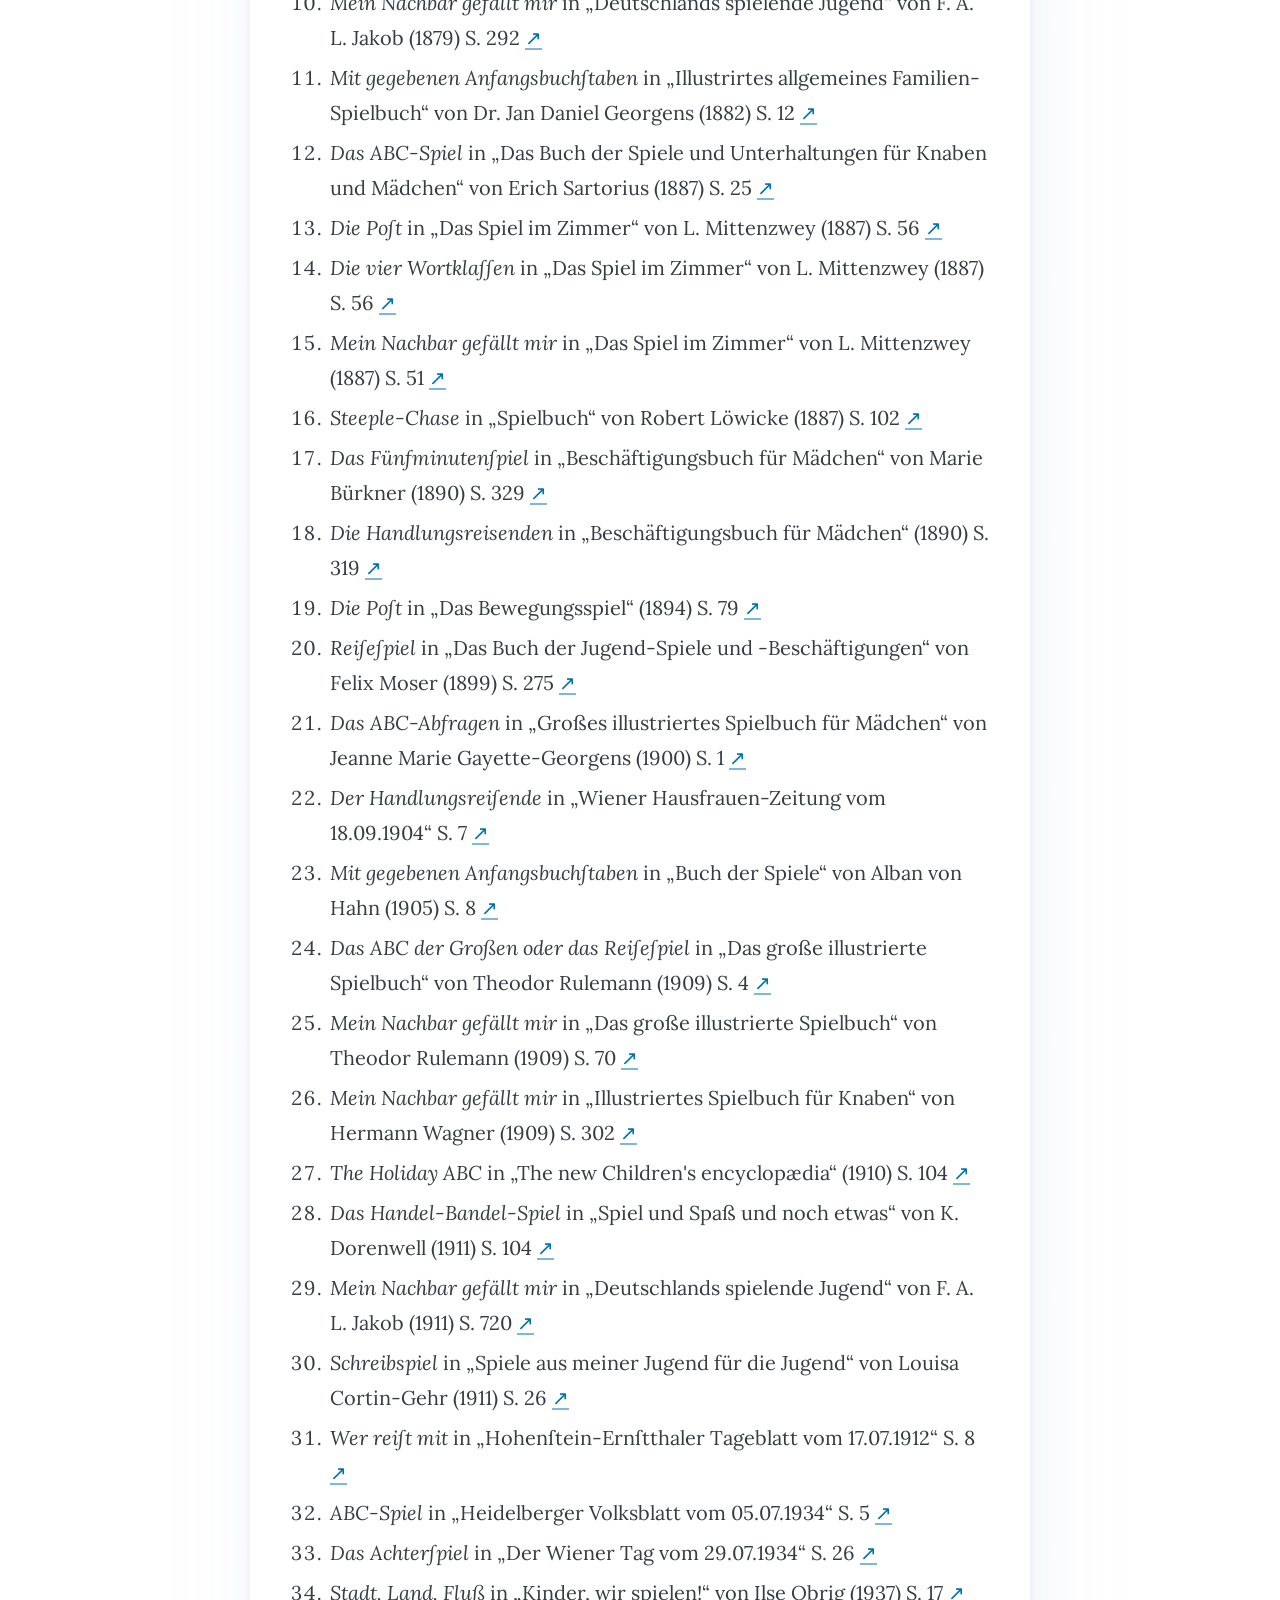
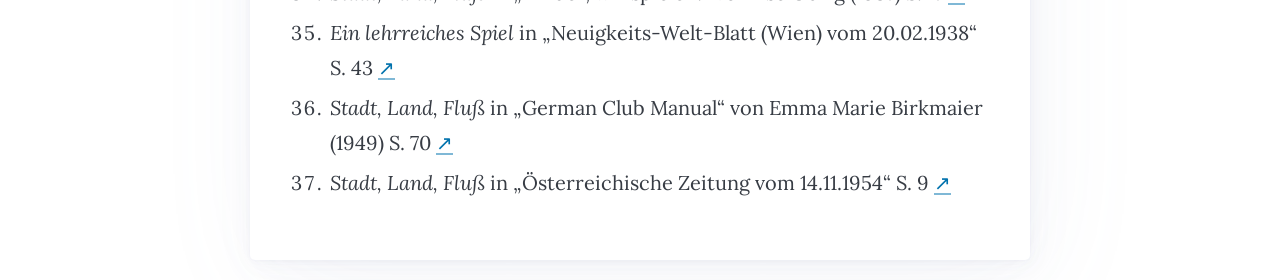
==== commit 2f658ea5: "work on motivation and challenges sections" ====
--- a/src/index.html
+++ b/src/index.html
@@ -160,7 +160,7 @@
                     Da müsste man mal was machen ...
                 </p>
                 <p>
-                    Und so lässt sich <a href="#Zielsetzung">einiges Machen</a> später sagen:
+                    Und so lässt sich <a href="#Zielsetzung">einiges Machen</a> später nun sagen:
                     Den Namen „Stadt, Land, Fluss?“ gibt es seit mindestens 1937&nbsp;<a href="#lit34"
                         title="zur Quellenangabe">[34]</a>,
                     das Spielprinzip, je nach Auslegung, aber schon seit 1784&nbsp;<a href="#lit1"
@@ -174,9 +174,9 @@
                     </figcaption>
                 </figure>
                 <p>
-                    Jeder Punkt in der Abbildung repräsentiert eine Literaturquelle.
-                    Wenn man ihn anklickt, kann man den Originaltext lesen.
-                    Die Ursprünge von Stadt, Land, Fluss lassen sich darin wie folgt intepretieren.
+                    Jeder Punkt in der obigen Abbildung repräsentiert eine Literaturquelle.
+                    Der dazugehörige Originaltext lässt sich durch Anklicken einblenden.
+                    Die Ursprünge von Stadt, Land, Fluss lassen sich hieraus wie folgt intepretieren.
                     Zwischen 1784 und 1934, oben dargestellt als Kreise, finden sich gesprochene Varianten (<a
                         href="https://de.wikipedia.org/wiki/Pf%C3%A4nderspiel">Pfänderspiele</a>),
                     bei denen reihum in Form eines Satzes geantwortet wird. Beispiel: „Ich heiße Alex, komme aus Aachen,
@@ -232,8 +232,8 @@
                     <a href="https://doi.org/10.1007/978-3-658-04441-1_16">
                         Spielend gewinnen</a> — ebenfalls ohne Quelle.
                     <!-- also check Nov. 2025 Edition: https://link.springer.com/chapter/10.1007/978-3-658-49429-2_16 -->
-                    Um so mehr Anlass, überprüfbare Infos zu produzieren, wenn offenbar unbelegte Aussagen sich
-                    allerorts zu etablieren scheinen.
+                    Um so mehr Anlass, überprüfbare Infos zu produzieren, wenn offenbar unbelegte Aussagen schon
+                    Verbreitung gefunden haben.
                 </p>
             </section>
             <section>
@@ -241,13 +241,19 @@
                 <p>
                     Initiales Ziel war, die erste Erwähnung von „Stadt, Land, Fluss” — als Bezeichnung für das Spiel —
                     in der Literatur ausfindig zu machen. Sowie klar wurde, dass das Spielprinzip älter als die
-                    Bezeichnung ist,
+                    Bezeichnung ist, stellte sich zusätzlich die Frage, wo das Spielprinzip seine Ursprünge hat.
+                </p>
+                <p>
+                    Um den Suchraum etwas einzugrenden, soll die Recherche primär auf deutschsprachige Quellen gerichtet
+                    sein. Eine Sprach- und Kulturraum umfassende Betrachtung wäre zwar interessant, würde fürs erste
+                    aber den Rahmen sprengen.
                 </p>
             </section>
             <section>
                 <h2>Herausforderungen</h2>
                 <p>
-                    ſ→f, ꝛc.
+                    Man könnte meinen, dass eine kurze Suche auf Google Books genügt, um kurzerhand frühe Erwähnungen
+                    von „Stadt, Land, Fluss“ in der Literatur ausfindig zu machen.
                     <a href="https://www.google.de/books/edition/Land_Charten_Lust_Spiel/A2VXAAAAcAAJ">Land-Charten
                         Lust-Spiel</a> von 1735
                 <blockquote>
@@ -255,6 +261,7 @@
                         style="color: var(--pico-del-color);">Stadt, Land, Fluß</span>, See oder Gegend, ꝛc. man kan
                     es doch finden, alsdenn man das begehrte in der Charte ſuchet.
                 </blockquote>
+                ſ→f, ꝛc.
                 </p>
             </section>
             <section>
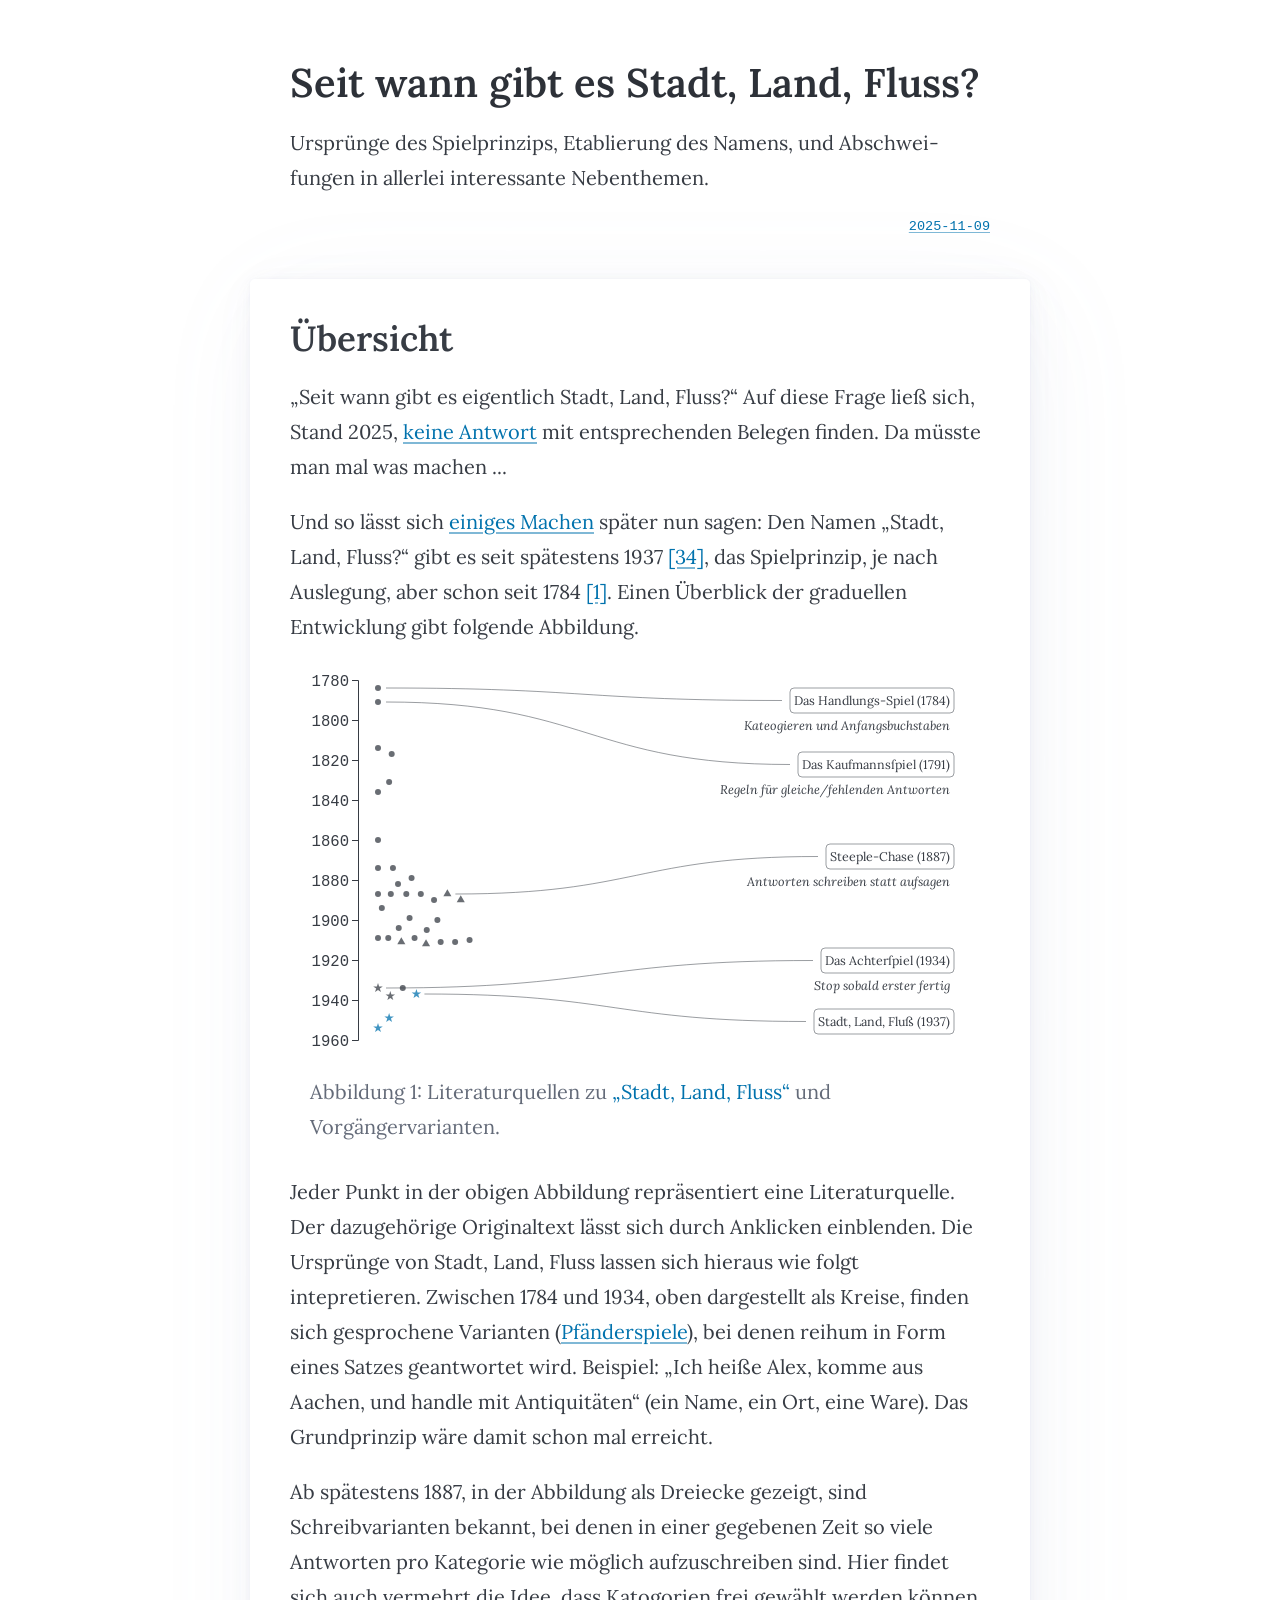
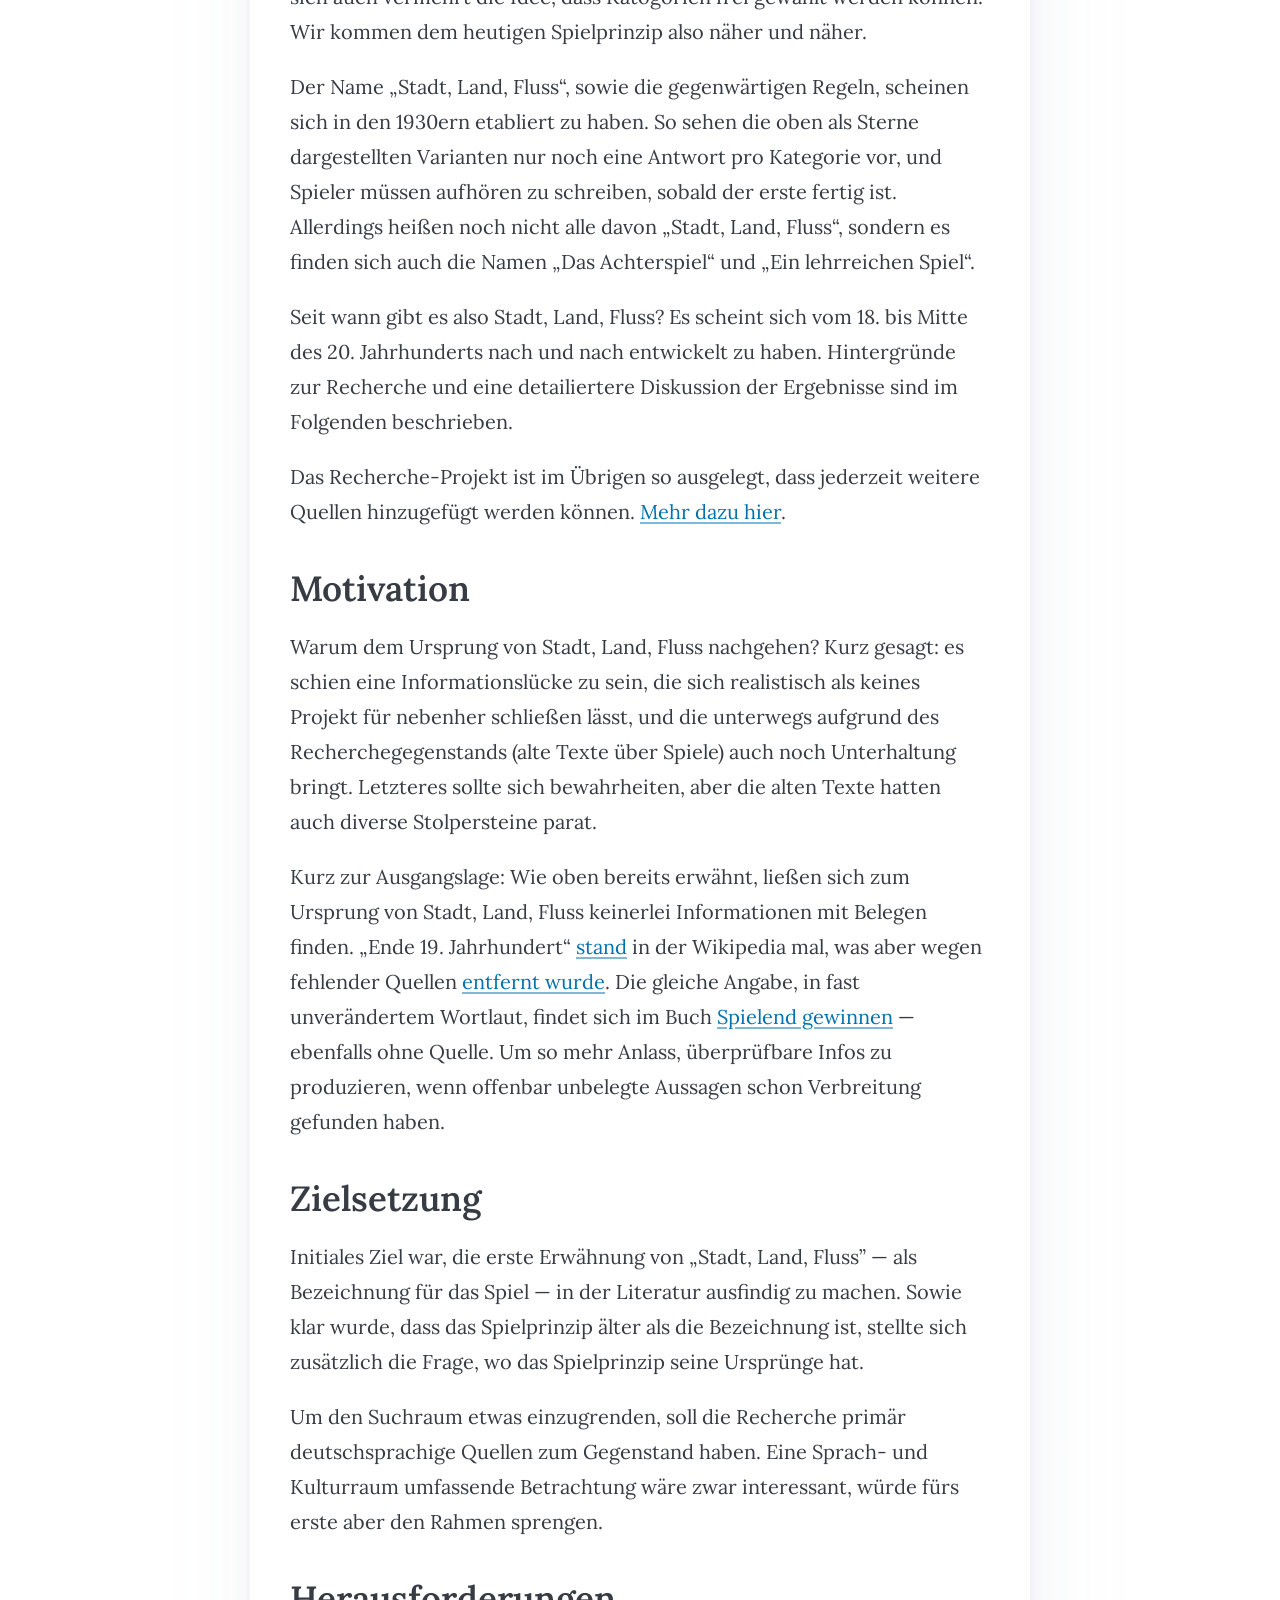
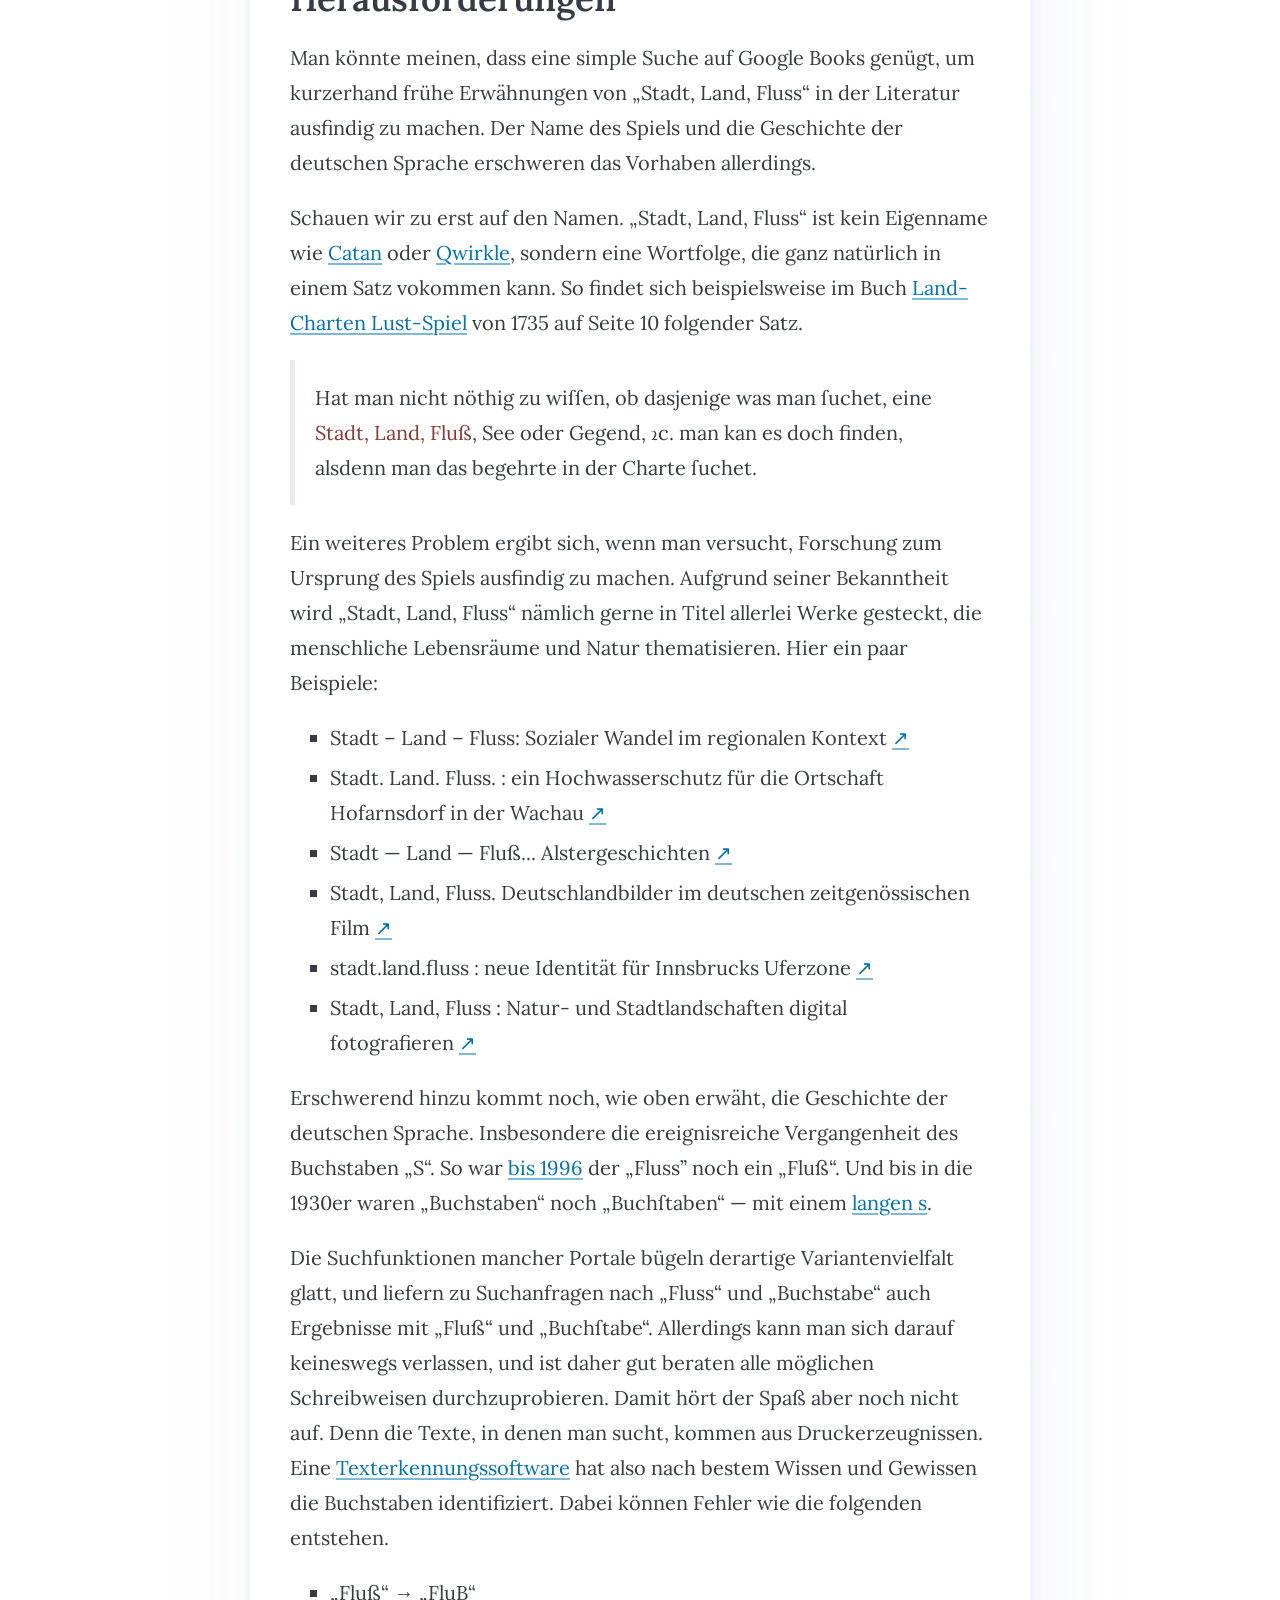
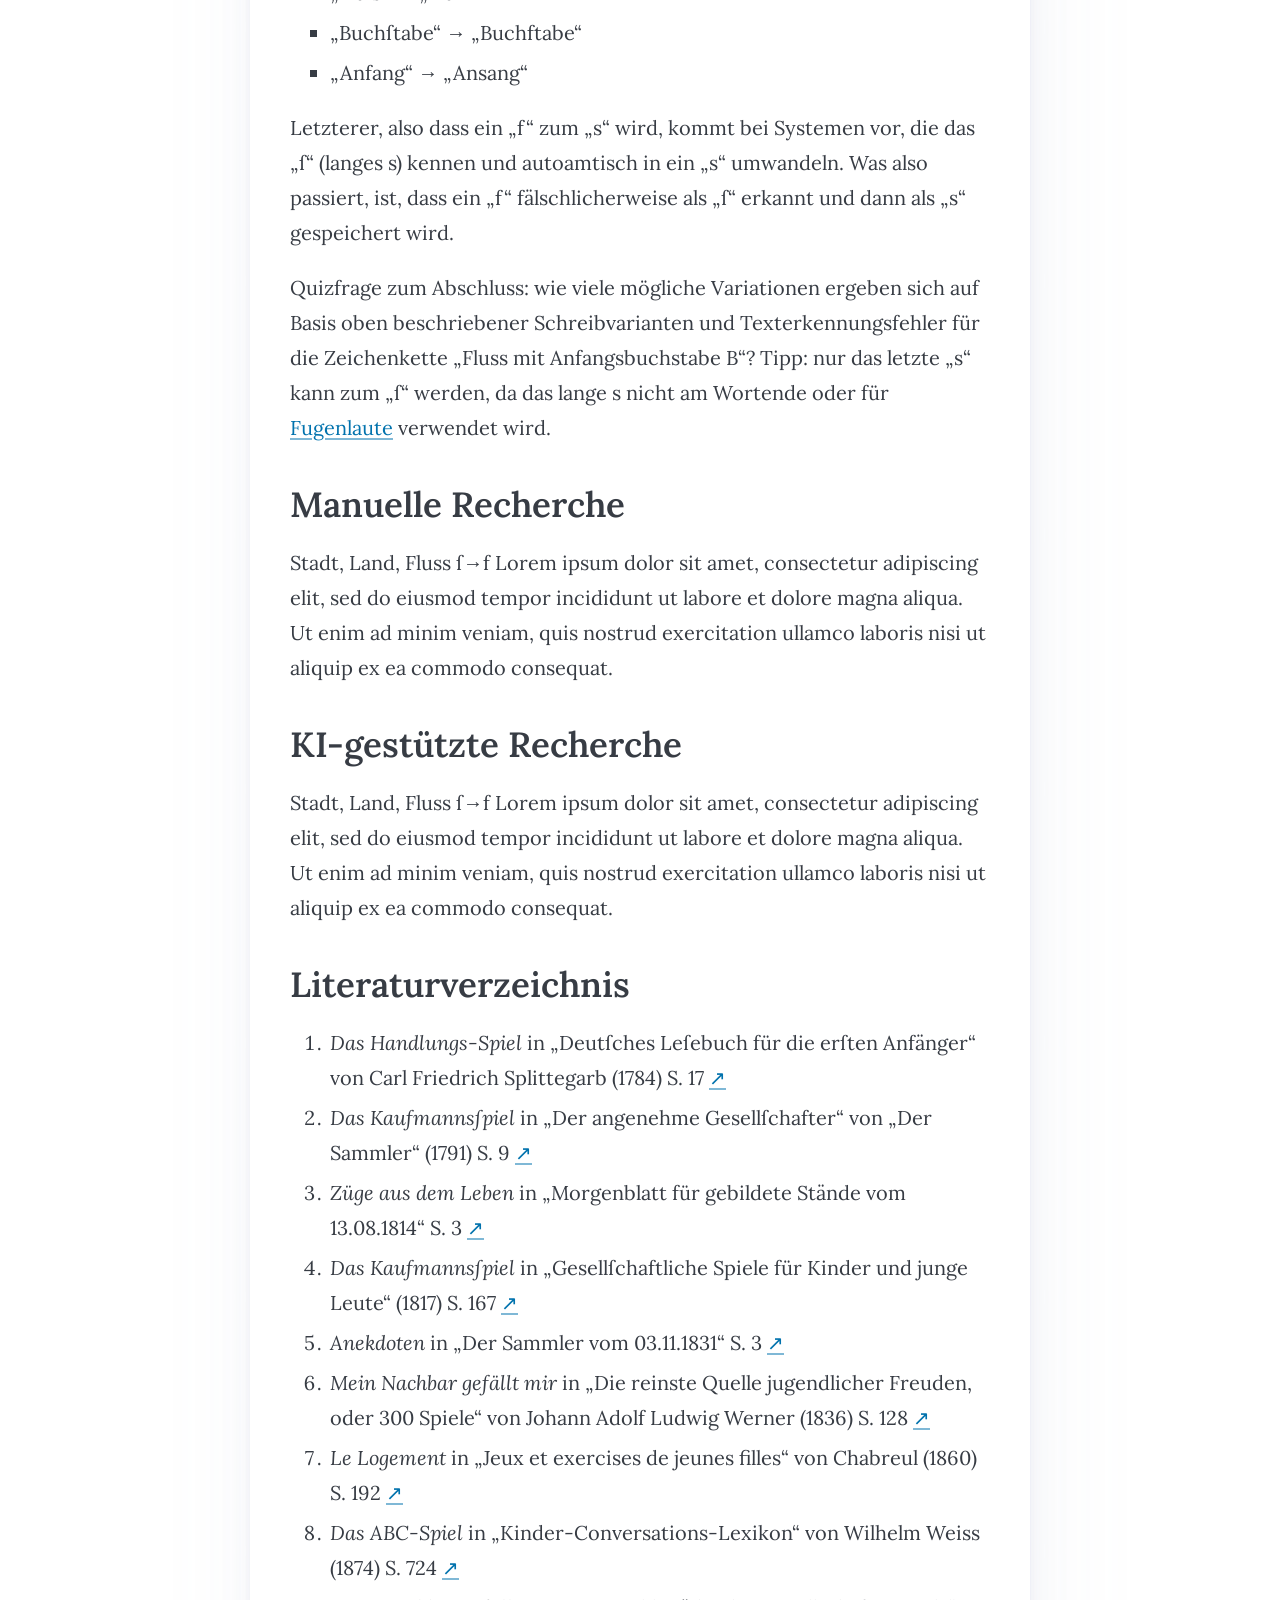
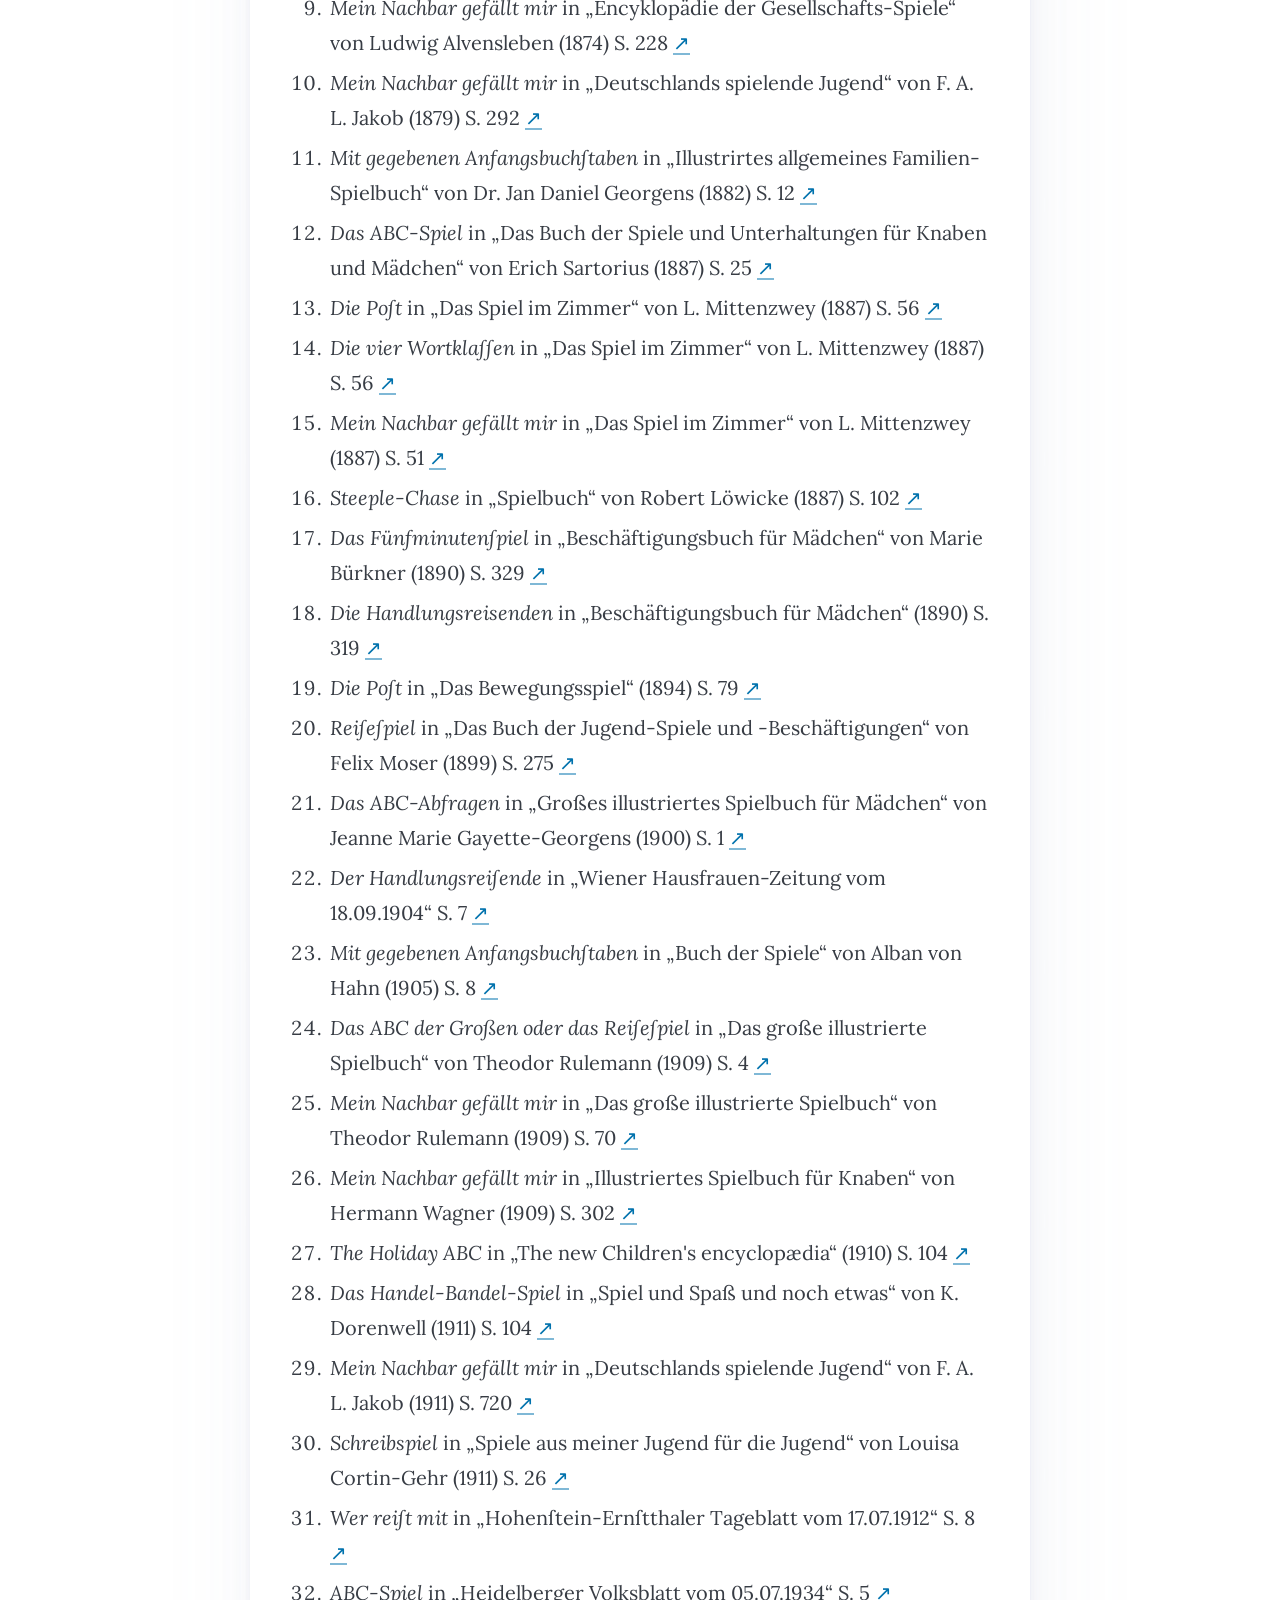
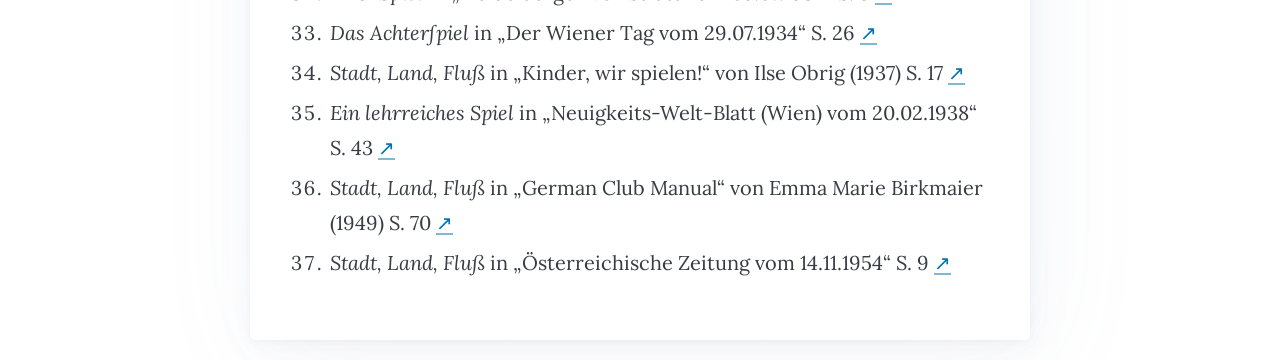
==== commit e608d6ee: "work on challenges section" ====
--- a/src/index.html
+++ b/src/index.html
@@ -161,7 +161,7 @@
                 </p>
                 <p>
                     Und so lässt sich <a href="#Zielsetzung">einiges Machen</a> später nun sagen:
-                    Den Namen „Stadt, Land, Fluss?“ gibt es seit mindestens 1937&nbsp;<a href="#lit34"
+                    Den Namen „Stadt, Land, Fluss?“ gibt es seit spätestens 1937&nbsp;<a href="#lit34"
                         title="zur Quellenangabe">[34]</a>,
                     das Spielprinzip, je nach Auslegung, aber schon seit 1784&nbsp;<a href="#lit1"
                         title="zur Quellenangabe">[1]</a>.
@@ -199,7 +199,7 @@
                 </p>
                 <p>
                     Seit wann gibt es also Stadt, Land, Fluss?
-                    Scheint sich vom 18. bis Mitte des 20. Jahrhunderts nach und nach entwickelt zu haben.
+                    Es scheint sich vom 18. bis Mitte des 20. Jahrhunderts nach und nach entwickelt zu haben.
                     Hintergründe zur Recherche und eine detailiertere Diskussion der Ergebnisse sind im Folgenden
                     beschrieben.
                 </p>
@@ -215,7 +215,8 @@
                     Warum dem Ursprung von Stadt, Land, Fluss nachgehen?
                     Kurz gesagt: es schien eine Informationslücke zu sein,
                     die sich realistisch als keines Projekt für nebenher schließen lässt,
-                    und die unterwegs aufgrund des Recherchegegenstands (alte Texte über Spiele) auch noch Spaß bringt.
+                    und die unterwegs aufgrund des Recherchegegenstands (alte Texte über Spiele) auch noch Unterhaltung
+                    bringt.
                     Letzteres sollte sich bewahrheiten, aber die alten Texte hatten auch diverse Stolpersteine parat.
                 </p>
                 <p>
@@ -244,25 +245,91 @@
                     Bezeichnung ist, stellte sich zusätzlich die Frage, wo das Spielprinzip seine Ursprünge hat.
                 </p>
                 <p>
-                    Um den Suchraum etwas einzugrenden, soll die Recherche primär auf deutschsprachige Quellen gerichtet
-                    sein. Eine Sprach- und Kulturraum umfassende Betrachtung wäre zwar interessant, würde fürs erste
-                    aber den Rahmen sprengen.
+                    Um den Suchraum etwas einzugrenden, soll die Recherche primär deutschsprachige Quellen zum
+                    Gegenstand haben. Eine Sprach- und Kulturraum umfassende Betrachtung wäre zwar interessant, würde
+                    fürs erste aber den Rahmen sprengen.
                 </p>
             </section>
             <section>
                 <h2>Herausforderungen</h2>
                 <p>
-                    Man könnte meinen, dass eine kurze Suche auf Google Books genügt, um kurzerhand frühe Erwähnungen
+                    Man könnte meinen, dass eine simple Suche auf Google Books genügt, um kurzerhand frühe Erwähnungen
                     von „Stadt, Land, Fluss“ in der Literatur ausfindig zu machen.
+                    Der Name des Spiels und die Geschichte der deutschen Sprache erschweren das Vorhaben allerdings.
+                </p>
+                <p>
+                    Schauen wir zu erst auf den Namen. „Stadt, Land, Fluss“ ist kein Eigenname wie <a
+                        href="https://de.wikipedia.org/wiki/Die_Siedler_von_Catan">Catan</a> oder <a
+                        href="https://de.wikipedia.org/wiki/Qwirkle">Qwirkle</a>, sondern eine Wortfolge, die ganz
+                    natürlich in einem Satz vokommen kann.
+                    So findet sich beispielsweise im Buch
                     <a href="https://www.google.de/books/edition/Land_Charten_Lust_Spiel/A2VXAAAAcAAJ">Land-Charten
-                        Lust-Spiel</a> von 1735
+                        Lust-Spiel</a> von 1735 auf Seite 10 folgender Satz.
                 <blockquote>
                     Hat man nicht nöthig zu wiſſen, ob dasjenige was man ſuchet, eine <span
                         style="color: var(--pico-del-color);">Stadt, Land, Fluß</span>, See oder Gegend, ꝛc. man kan
                     es doch finden, alsdenn man das begehrte in der Charte ſuchet.
                 </blockquote>
-                ſ→f, ꝛc.
-                </p>
+                Ein weiteres Problem ergibt sich, wenn man versucht, Forschung zum Ursprung des Spiels ausfindig zu
+                machen.
+                Aufgrund seiner Bekanntheit wird „Stadt, Land, Fluss“ nämlich gerne in Titel allerlei Werke gesteckt,
+                die menschliche Lebensräume und Natur thematisieren. Hier ein paar Beispiele:
+                </p>
+                <ul>
+                    <li>Stadt – Land – Fluss: Sozialer Wandel im regionalen Kontext&nbsp;<a
+                            href="https://doi.org/10.1007/978-3-658-16001-2">↗</a></li>
+                    <li>Stadt. Land. Fluss. : ein Hochwasserschutz für die Ortschaft Hofarnsdorf in der Wachau&nbsp;<a
+                            href="https://doi.org/10.34726/hss.2015.27533">↗</a></li>
+                    <li>Stadt — Land — Fluß... Alstergeschichten&nbsp;<a
+                            href="https://doi.org/10.1007/978-3-663-10270-0_7">↗</a></li>
+                    <li>Stadt, Land, Fluss. Deutschlandbilder im deutschen zeitgenössischen Film&nbsp;<a
+                            href="https://hdl.handle.net/11392/1378146">↗</a></li>
+                    <li>stadt.land.fluss : neue Identität für Innsbrucks Uferzone&nbsp;<a
+                            href="https://doi.org/10.34726/hss.2014.24531">↗</a></li>
+                    <li>Stadt, Land, Fluss : Natur- und Stadtlandschaften digital fotografieren&nbsp;<a
+                            href="http://www.deutsche-digitale-bibliothek.de/item/XDGWMBD6NNZMZ3GNRGTJKTRFHMW5VUZI">↗</a>
+                    </li>
+                </ul>
+                <p>
+                    Erschwerend hinzu kommt noch, wie oben erwäht, die Geschichte der deutschen Sprache.
+                    Insbesondere die ereignisreiche Vergangenheit des Buchstaben „S“.
+                    So war <a
+                        href="https://de.wikipedia.org/wiki/Reform_der_deutschen_Rechtschreibung_von_1996/Neuerungen#Schreibung_von_ss_und_%C3%9F">bis
+                        1996</a> der „Fluss” noch ein „Fluß“.
+                    Und bis in die 1930er waren „Buchstaben“ noch „Buchſtaben“ — mit einem
+                    <a href="https://de.wikipedia.org/wiki/Langes_s">langen s</a>.
+                </p>
+                <p>
+                    Die Suchfunktionen mancher Portale bügeln derartige Variantenvielfalt glatt, und liefern zu
+                    Suchanfragen nach „Fluss“ und „Buchstabe“ auch Ergebnisse mit „Fluß“ und „Buchſtabe“. Allerdings
+                    kann man sich darauf keineswegs verlassen, und ist daher gut beraten alle möglichen Schreibweisen
+                    durchzuprobieren. Damit hört der Spaß aber noch nicht auf. Denn die Texte, in denen man sucht,
+                    kommen aus Druckerzeugnissen. Eine <a
+                        href="https://de.wikipedia.org/wiki/Texterkennung">Texterkennungssoftware</a>
+                    hat also nach bestem Wissen und Gewissen die Buchstaben identifiziert. Dabei können Fehler wie die
+                    folgenden entstehen.
+                </p>
+                <ul>
+                    <li>„Fluß“ → „FluB“</li>
+                    <li>„Buchſtabe“ → „Buchftabe“</li>
+                    <li>„Anfang“ → „Ansang“</li>
+                </ul>
+                <p>
+                    Letzterer, also dass ein „f“ zum „s“ wird, kommt bei Systemen vor, die das „ſ“ (langes s) kennen und
+                    autoamtisch in ein „s“ umwandeln. Was also passiert, ist, dass ein „f“ fälschlicherweise als „ſ“
+                    erkannt und dann als „s“ gespeichert wird.
+                </p>
+                <p>
+                    Quizfrage zum Abschluss: wie viele mögliche Variationen ergeben sich auf Basis oben beschriebener
+                    Schreibvarianten und Texterkennungsfehler für die Zeichenkette „Fluss mit Anfangsbuchstabe B“? Tipp:
+                    nur das letzte „s“ kann zum „ſ“ werden, da das lange s nicht am Wortende oder für <a
+                        href="https://de.wikipedia.org/wiki/Fugenlaut">Fugenlaute</a> verwendet wird.
+                </p>
+                <!-- Fluss / Fluß / FluB = 3 -->
+                <!-- Anfang / Ansang = 2 -->
+                <!-- buchstabe / buchſtabe / buchftabe = 3 -->
+                <!-- B / ß = 2 -->
+                <!-- 3 × 2 × 3 × 2 = 36 -->
             </section>
             <section>
                 <h2>Manuelle Recherche</h2>
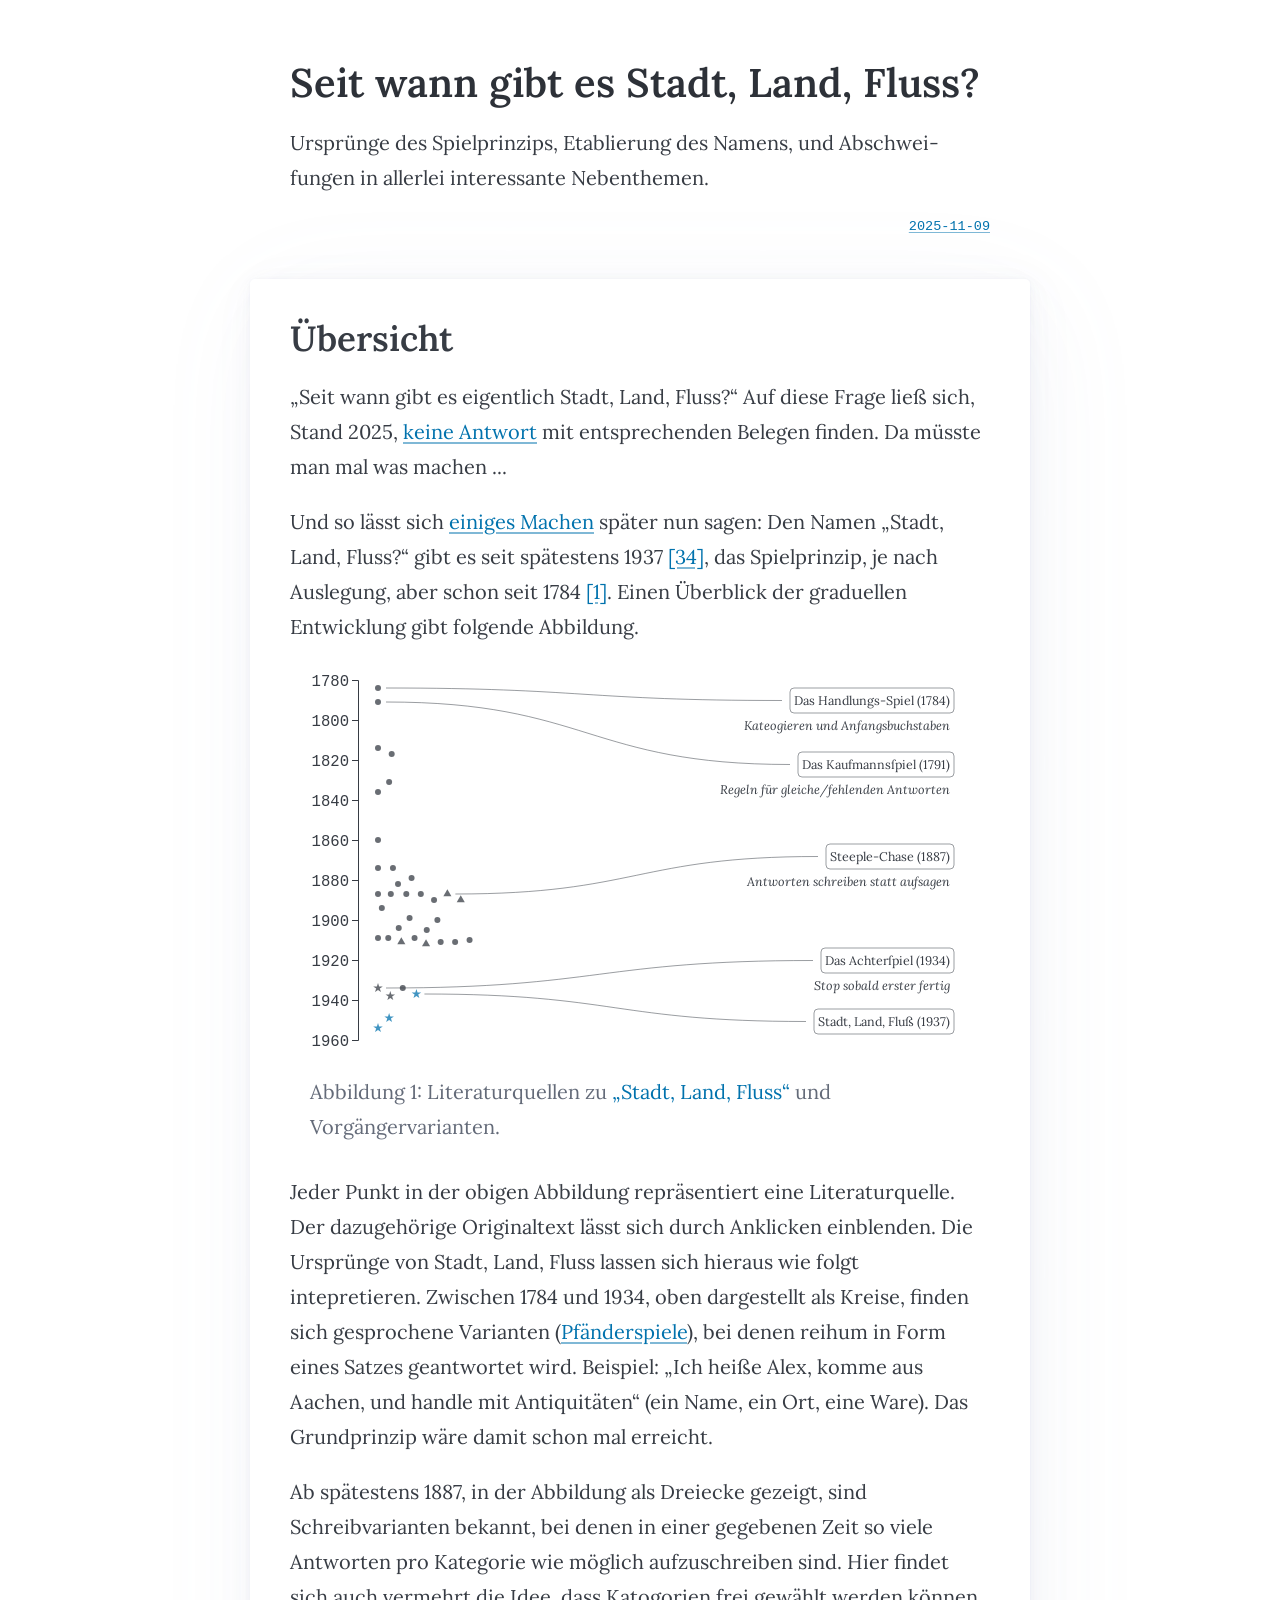
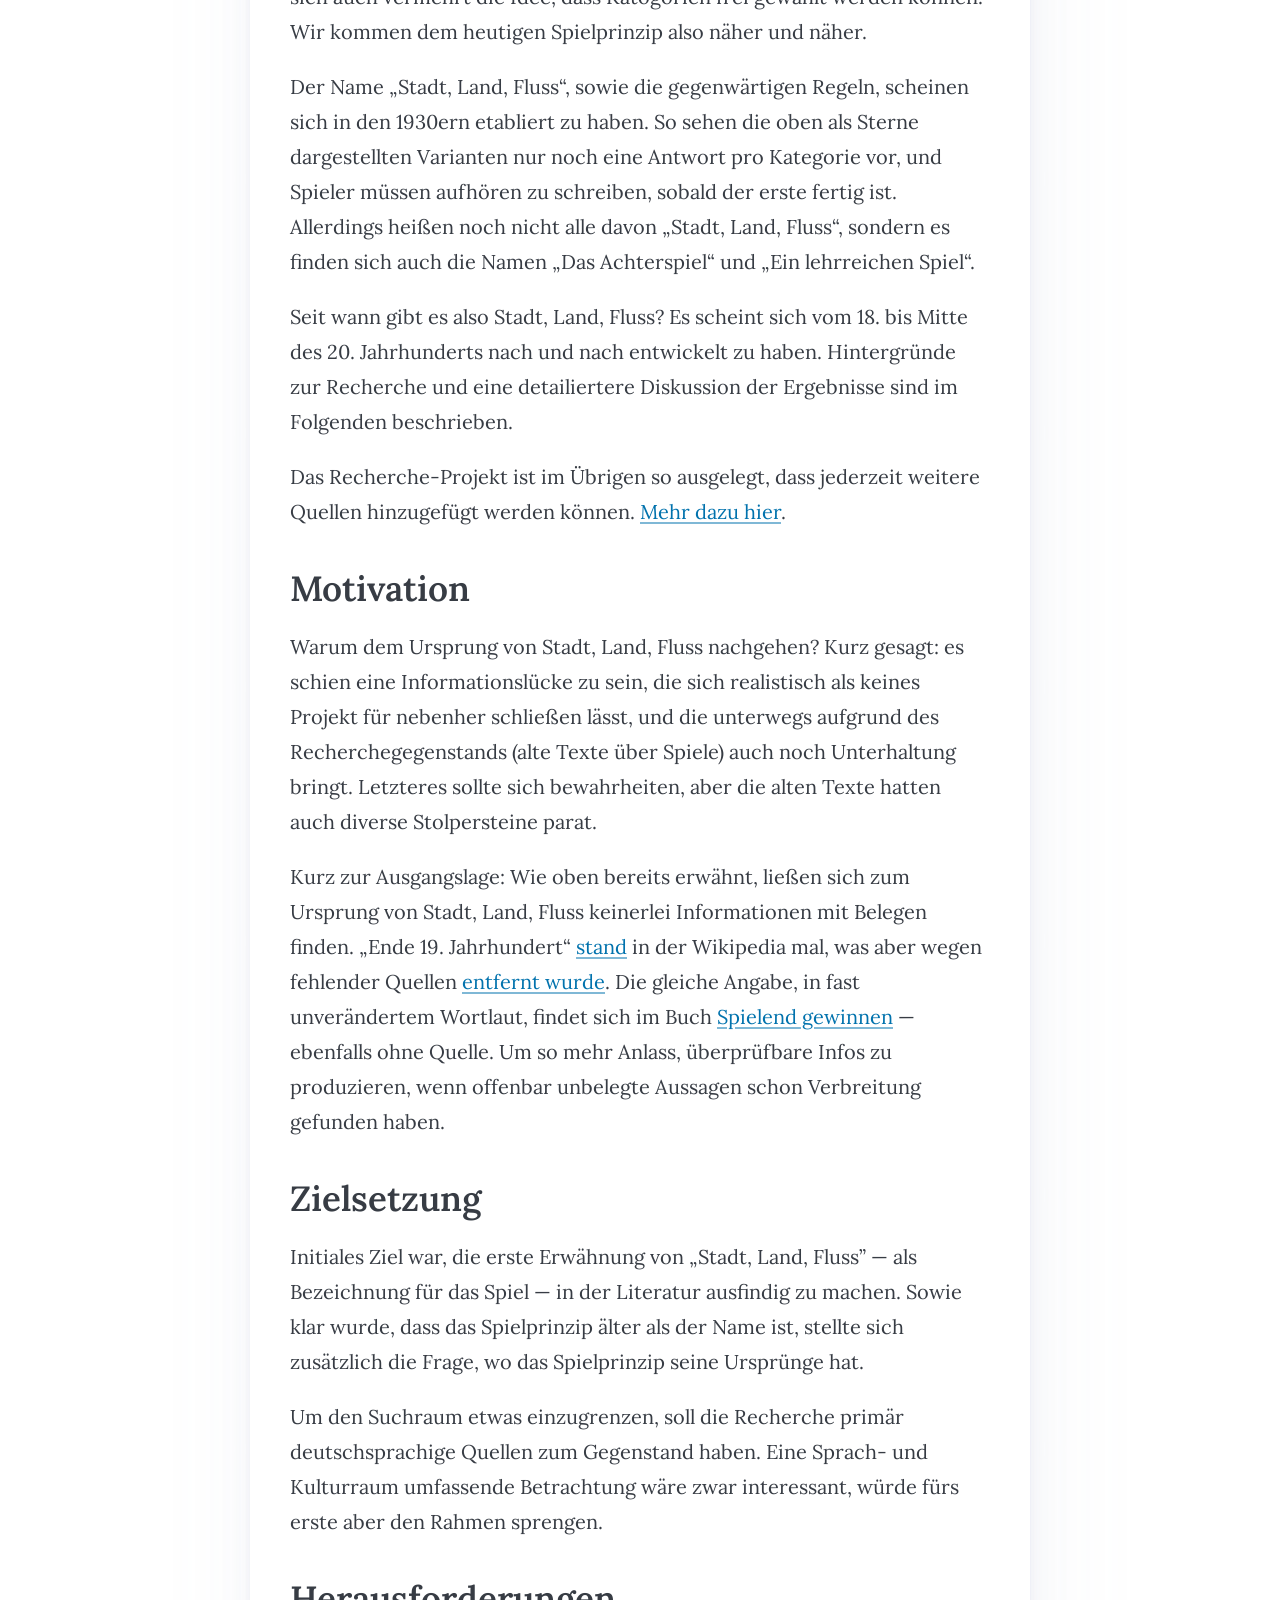
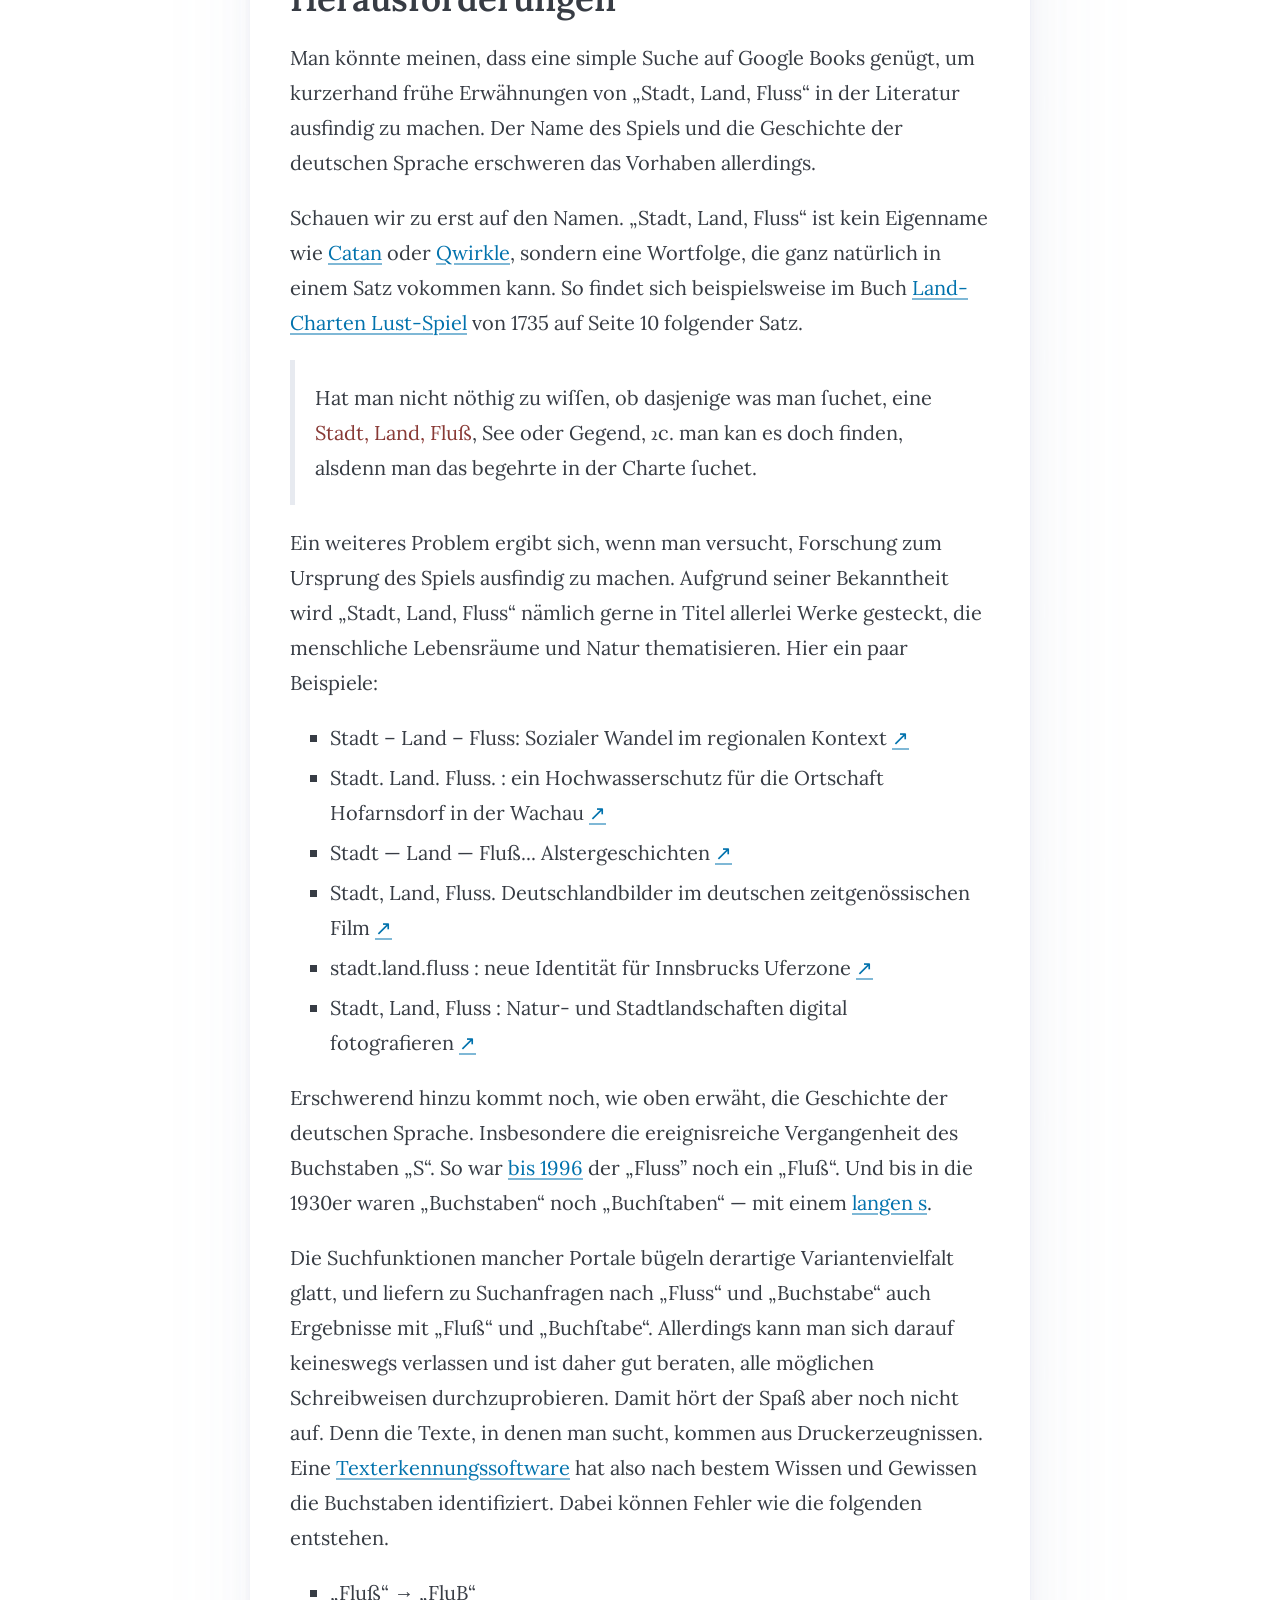
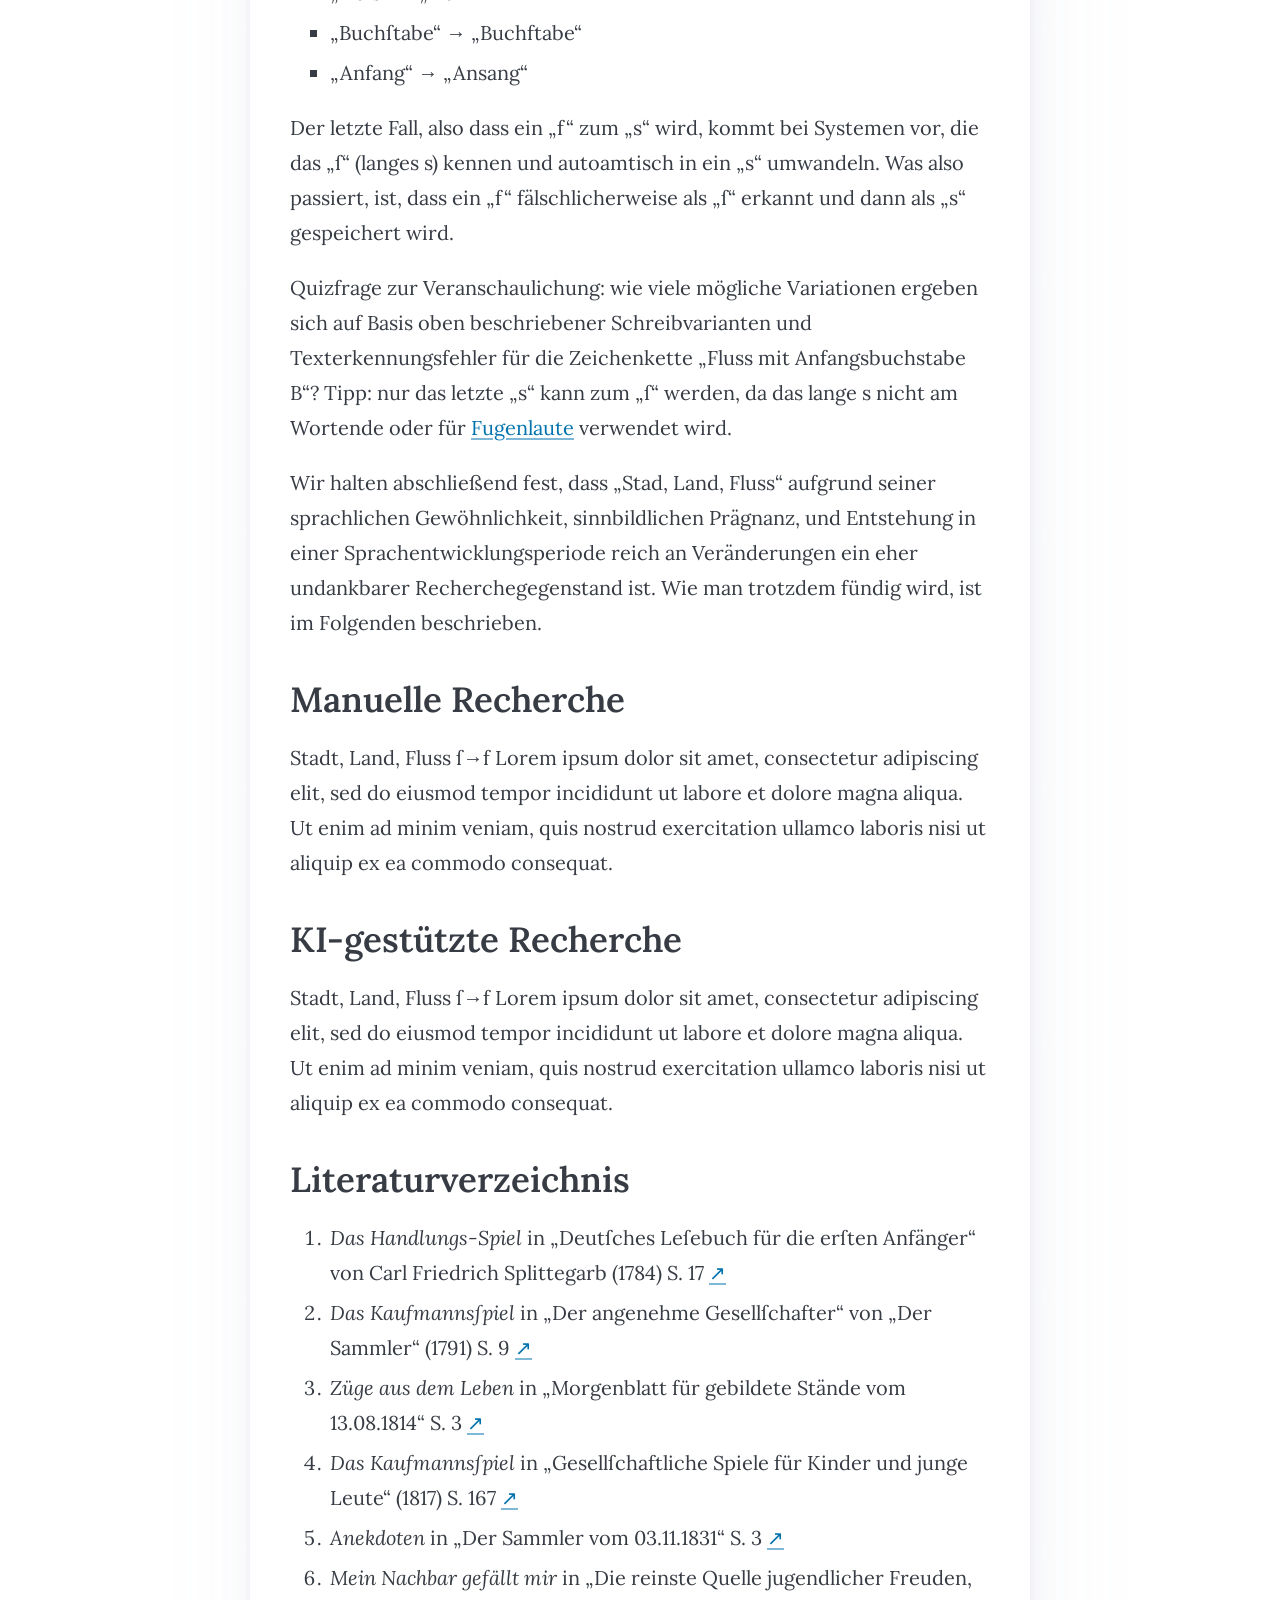
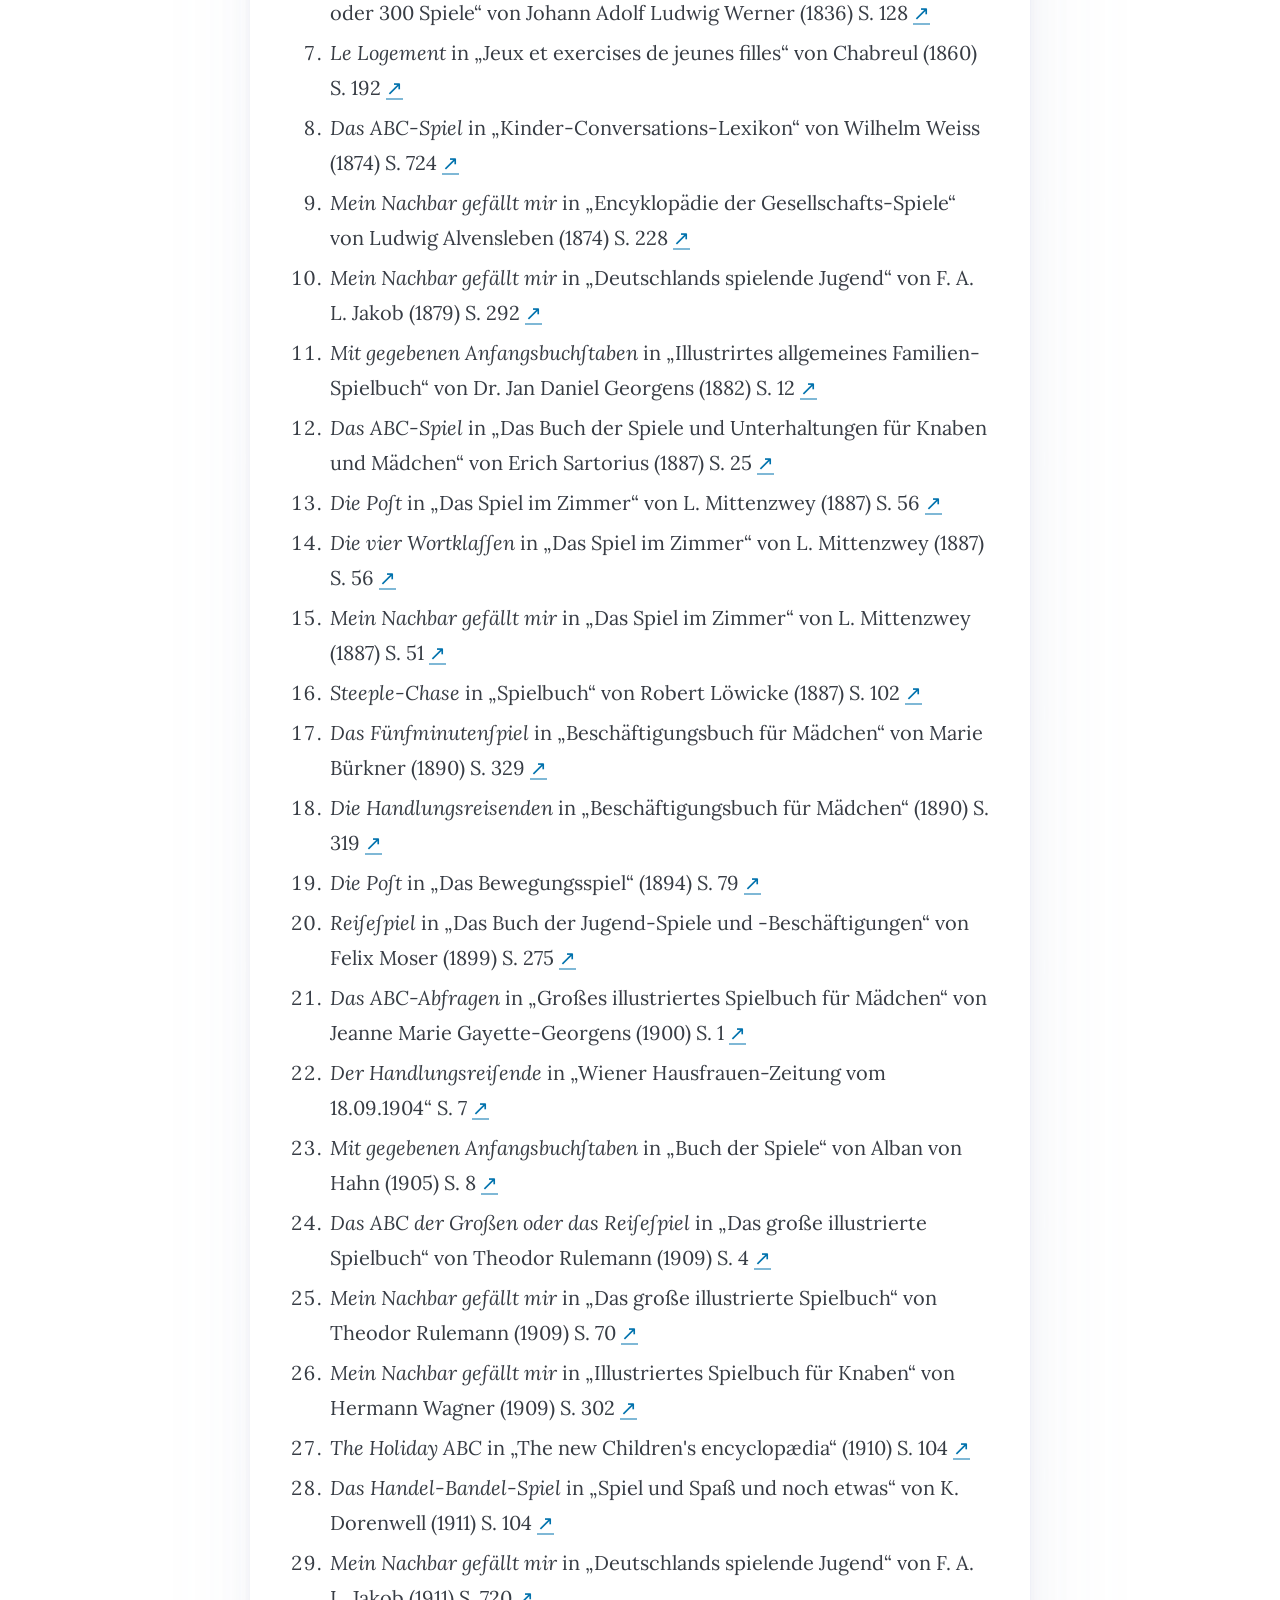
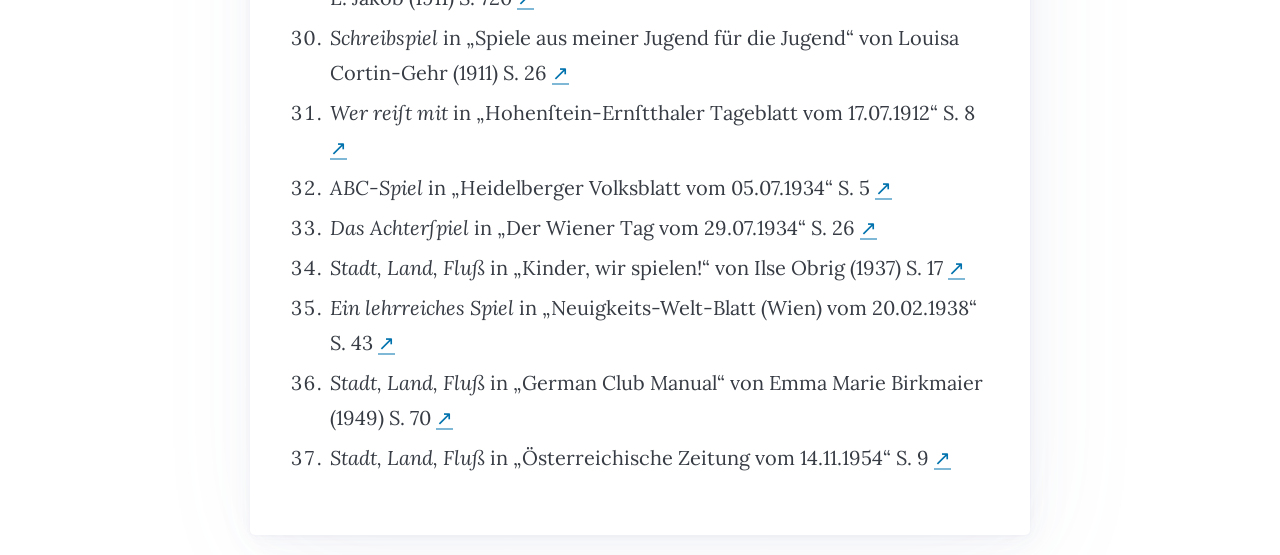
==== commit 517801d2: "work on challenges section" ====
--- a/src/index.html
+++ b/src/index.html
@@ -33,7 +33,6 @@
             font-style: italic;
         }
 
-        a,
         .nobreak {
             hyphens: none;
         }
@@ -241,11 +240,11 @@
                 <h2 id="Zielsetzung">Zielsetzung</h2>
                 <p>
                     Initiales Ziel war, die erste Erwähnung von „Stadt, Land, Fluss” — als Bezeichnung für das Spiel —
-                    in der Literatur ausfindig zu machen. Sowie klar wurde, dass das Spielprinzip älter als die
-                    Bezeichnung ist, stellte sich zusätzlich die Frage, wo das Spielprinzip seine Ursprünge hat.
-                </p>
-                <p>
-                    Um den Suchraum etwas einzugrenden, soll die Recherche primär deutschsprachige Quellen zum
+                    in der Literatur ausfindig zu machen. Sowie klar wurde, dass das Spielprinzip älter als der
+                    Name ist, stellte sich zusätzlich die Frage, wo das Spielprinzip seine Ursprünge hat.
+                </p>
+                <p>
+                    Um den Suchraum etwas einzugrenzen, soll die Recherche primär deutschsprachige Quellen zum
                     Gegenstand haben. Eine Sprach- und Kulturraum umfassende Betrachtung wäre zwar interessant, würde
                     fürs erste aber den Rahmen sprengen.
                 </p>
@@ -302,7 +301,7 @@
                 <p>
                     Die Suchfunktionen mancher Portale bügeln derartige Variantenvielfalt glatt, und liefern zu
                     Suchanfragen nach „Fluss“ und „Buchstabe“ auch Ergebnisse mit „Fluß“ und „Buchſtabe“. Allerdings
-                    kann man sich darauf keineswegs verlassen, und ist daher gut beraten alle möglichen Schreibweisen
+                    kann man sich darauf keineswegs verlassen und ist daher gut beraten, alle möglichen Schreibweisen
                     durchzuprobieren. Damit hört der Spaß aber noch nicht auf. Denn die Texte, in denen man sucht,
                     kommen aus Druckerzeugnissen. Eine <a
                         href="https://de.wikipedia.org/wiki/Texterkennung">Texterkennungssoftware</a>
@@ -315,21 +314,45 @@
                     <li>„Anfang“ → „Ansang“</li>
                 </ul>
                 <p>
-                    Letzterer, also dass ein „f“ zum „s“ wird, kommt bei Systemen vor, die das „ſ“ (langes s) kennen und
-                    autoamtisch in ein „s“ umwandeln. Was also passiert, ist, dass ein „f“ fälschlicherweise als „ſ“
-                    erkannt und dann als „s“ gespeichert wird.
-                </p>
-                <p>
-                    Quizfrage zum Abschluss: wie viele mögliche Variationen ergeben sich auf Basis oben beschriebener
-                    Schreibvarianten und Texterkennungsfehler für die Zeichenkette „Fluss mit Anfangsbuchstabe B“? Tipp:
-                    nur das letzte „s“ kann zum „ſ“ werden, da das lange s nicht am Wortende oder für <a
-                        href="https://de.wikipedia.org/wiki/Fugenlaut">Fugenlaute</a> verwendet wird.
-                </p>
-                <!-- Fluss / Fluß / FluB = 3 -->
-                <!-- Anfang / Ansang = 2 -->
-                <!-- buchstabe / buchſtabe / buchftabe = 3 -->
-                <!-- B / ß = 2 -->
-                <!-- 3 × 2 × 3 × 2 = 36 -->
+                    Der letzte Fall, also dass ein „f“ zum „s“ wird, kommt bei Systemen vor, die das „ſ“ (langes s)
+                    kennen und autoamtisch in ein „s“ umwandeln. Was also passiert, ist, dass ein „f“ fälschlicherweise
+                    als „ſ“ erkannt und dann als „s“ gespeichert wird.
+                </p>
+                <p>
+                    Quizfrage zur Veranschaulichung: wie viele mögliche Variationen ergeben sich auf Basis oben
+                    beschriebener Schreibvarianten und Texterkennungsfehler für die Zeichenkette „Fluss mit
+                    Anfangsbuchstabe B“? Tipp: nur das letzte „s“ kann zum „ſ“ werden, da das lange s nicht am Wortende
+                    oder für <a href="https://de.wikipedia.org/wiki/Fugenlaut">Fugenlaute</a> verwendet wird.
+                </p>
+                <!--
+                === simpel ===
+                Fluss / Fluß / FluB = 3
+                Anfang / Ansang = 2
+                buchstabe / buchſtabe / buchftabe = 3
+                B / ß = 2
+                -> 3 × 2 × 3 × 2 = 36
+
+                === genau ===
+                vor Rechtschreibreform (Fluß und ſ kann vorkommen):
+                Fluß / FluB = 2
+                Anfang / Ansang = 2
+                buchstabe / buchſtabe / buchftabe = 3
+                B / ß = 2
+                -> 2 × 2 × 3 × 2 = 24
+                nach Rechtschreibreform (Fluss und ſ kann nicht vorkommen):
+                Fluss = 1
+                Anfang = 1
+                buchstabe = 1
+                B / ß = 2
+                -> 1 × 1 × 1 × 2 = 2
+                => 24 + 2 = 26
+                -->
+                <p>
+                    Wir halten abschließend fest, dass „Stad, Land, Fluss“ aufgrund seiner sprachlichen Gewöhnlichkeit,
+                    sinnbildlichen Prägnanz, und Entstehung in einer Sprachentwicklungsperiode reich an Veränderungen
+                    ein eher undankbarer Recherchegegenstand ist. Wie man trotzdem fündig wird, ist im Folgenden
+                    beschrieben.
+                </p>
             </section>
             <section>
                 <h2>Manuelle Recherche</h2>
